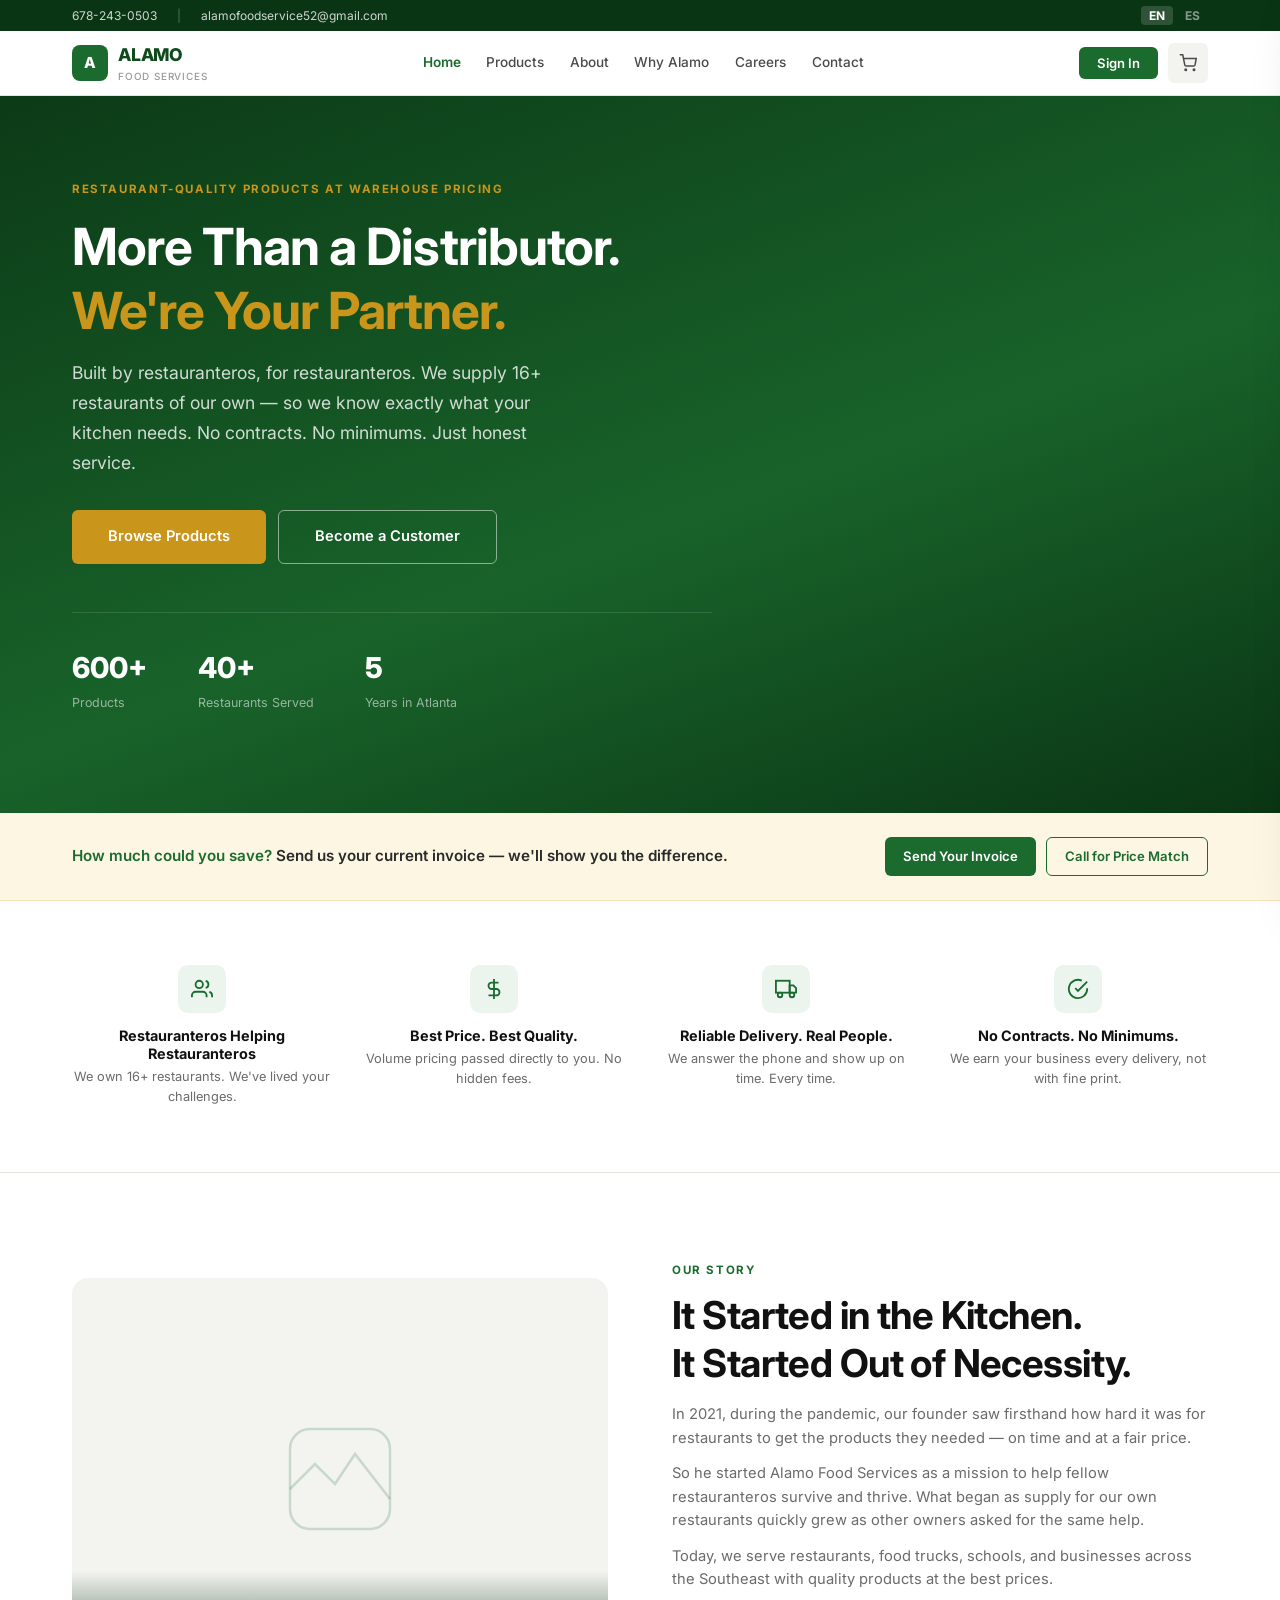
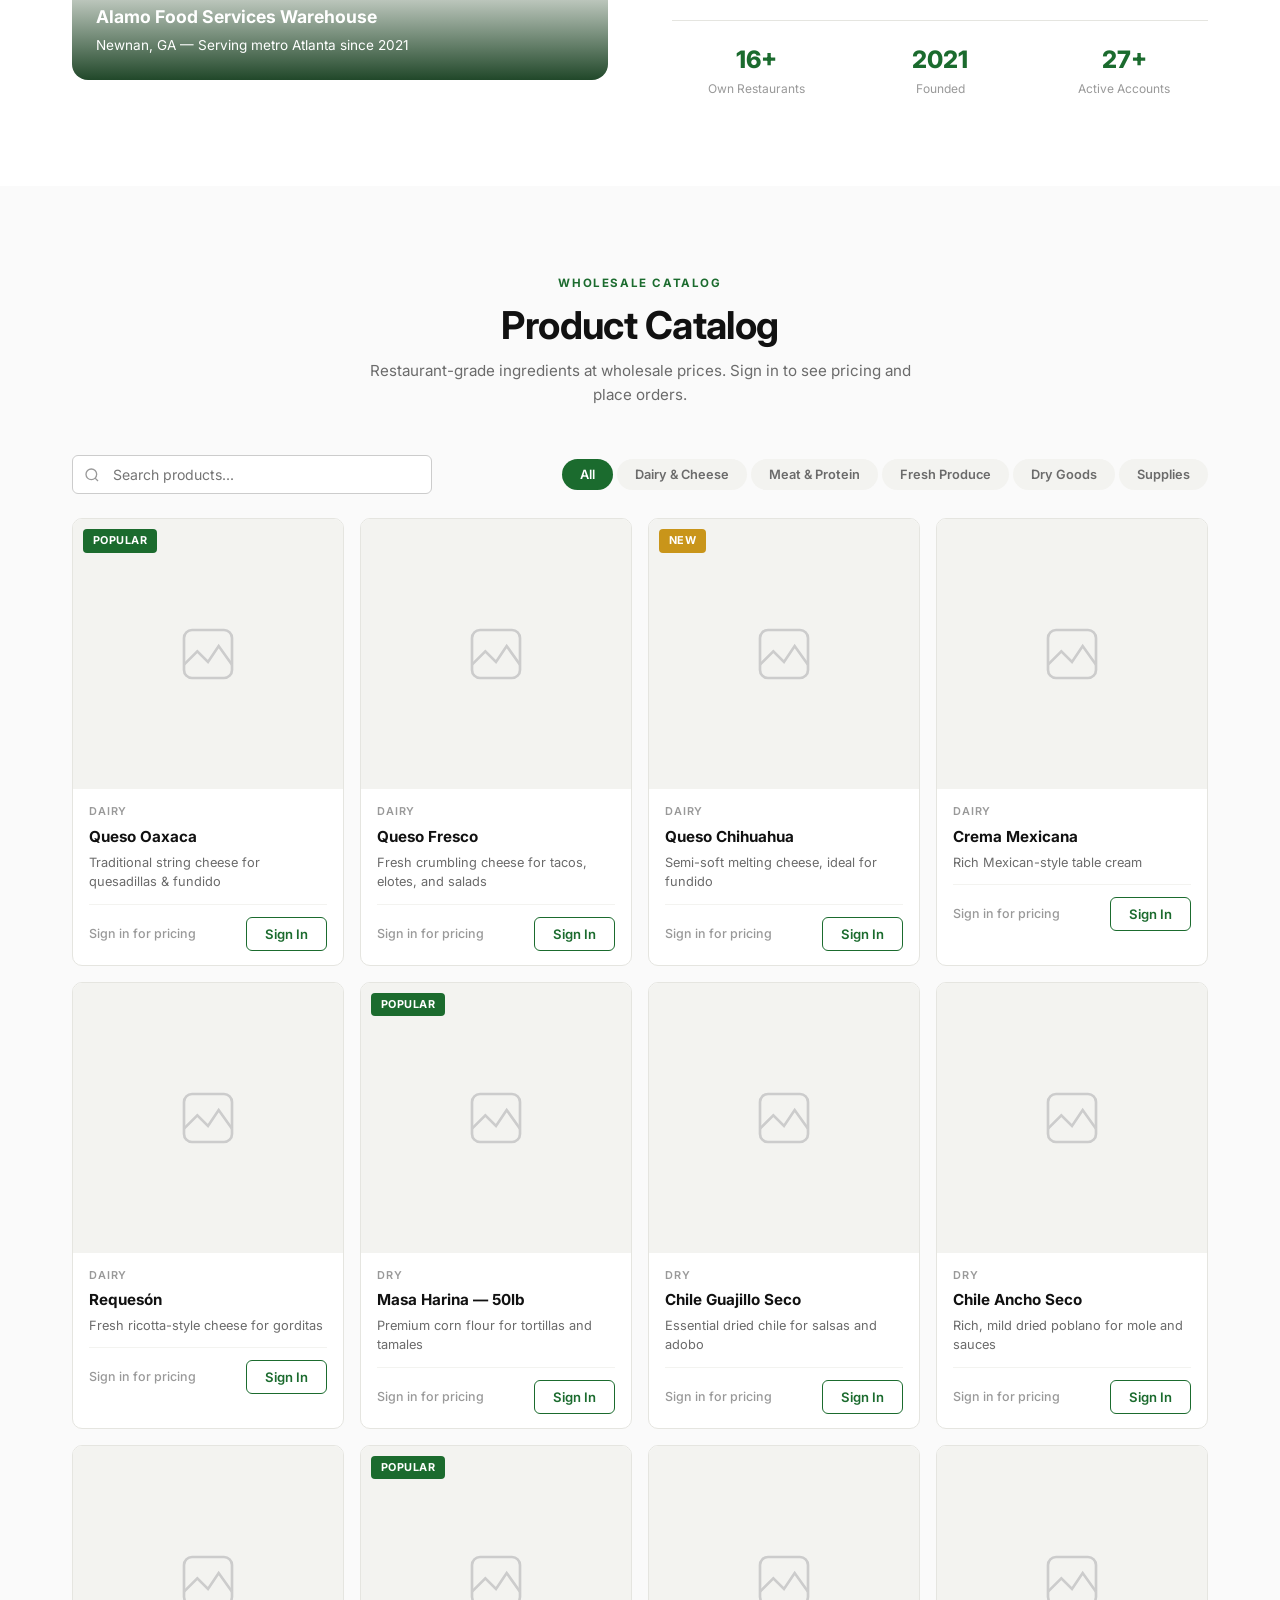
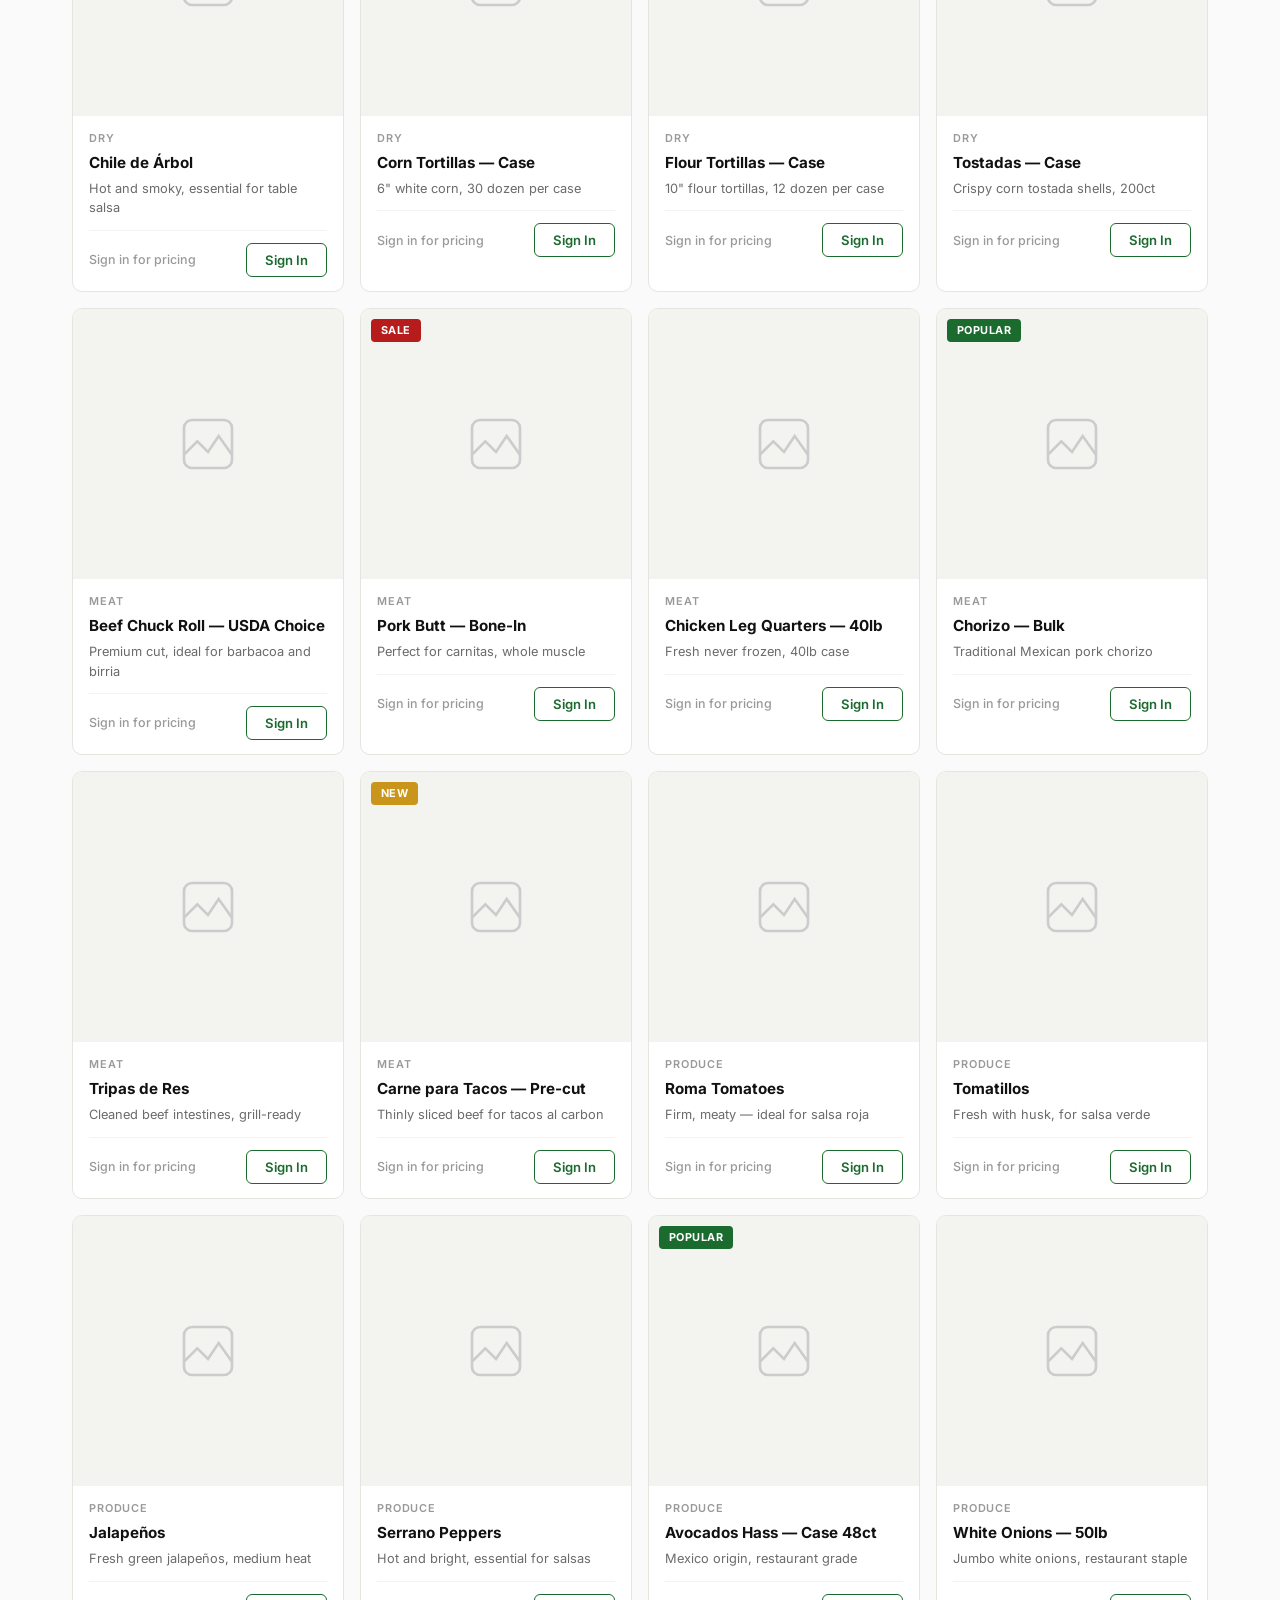
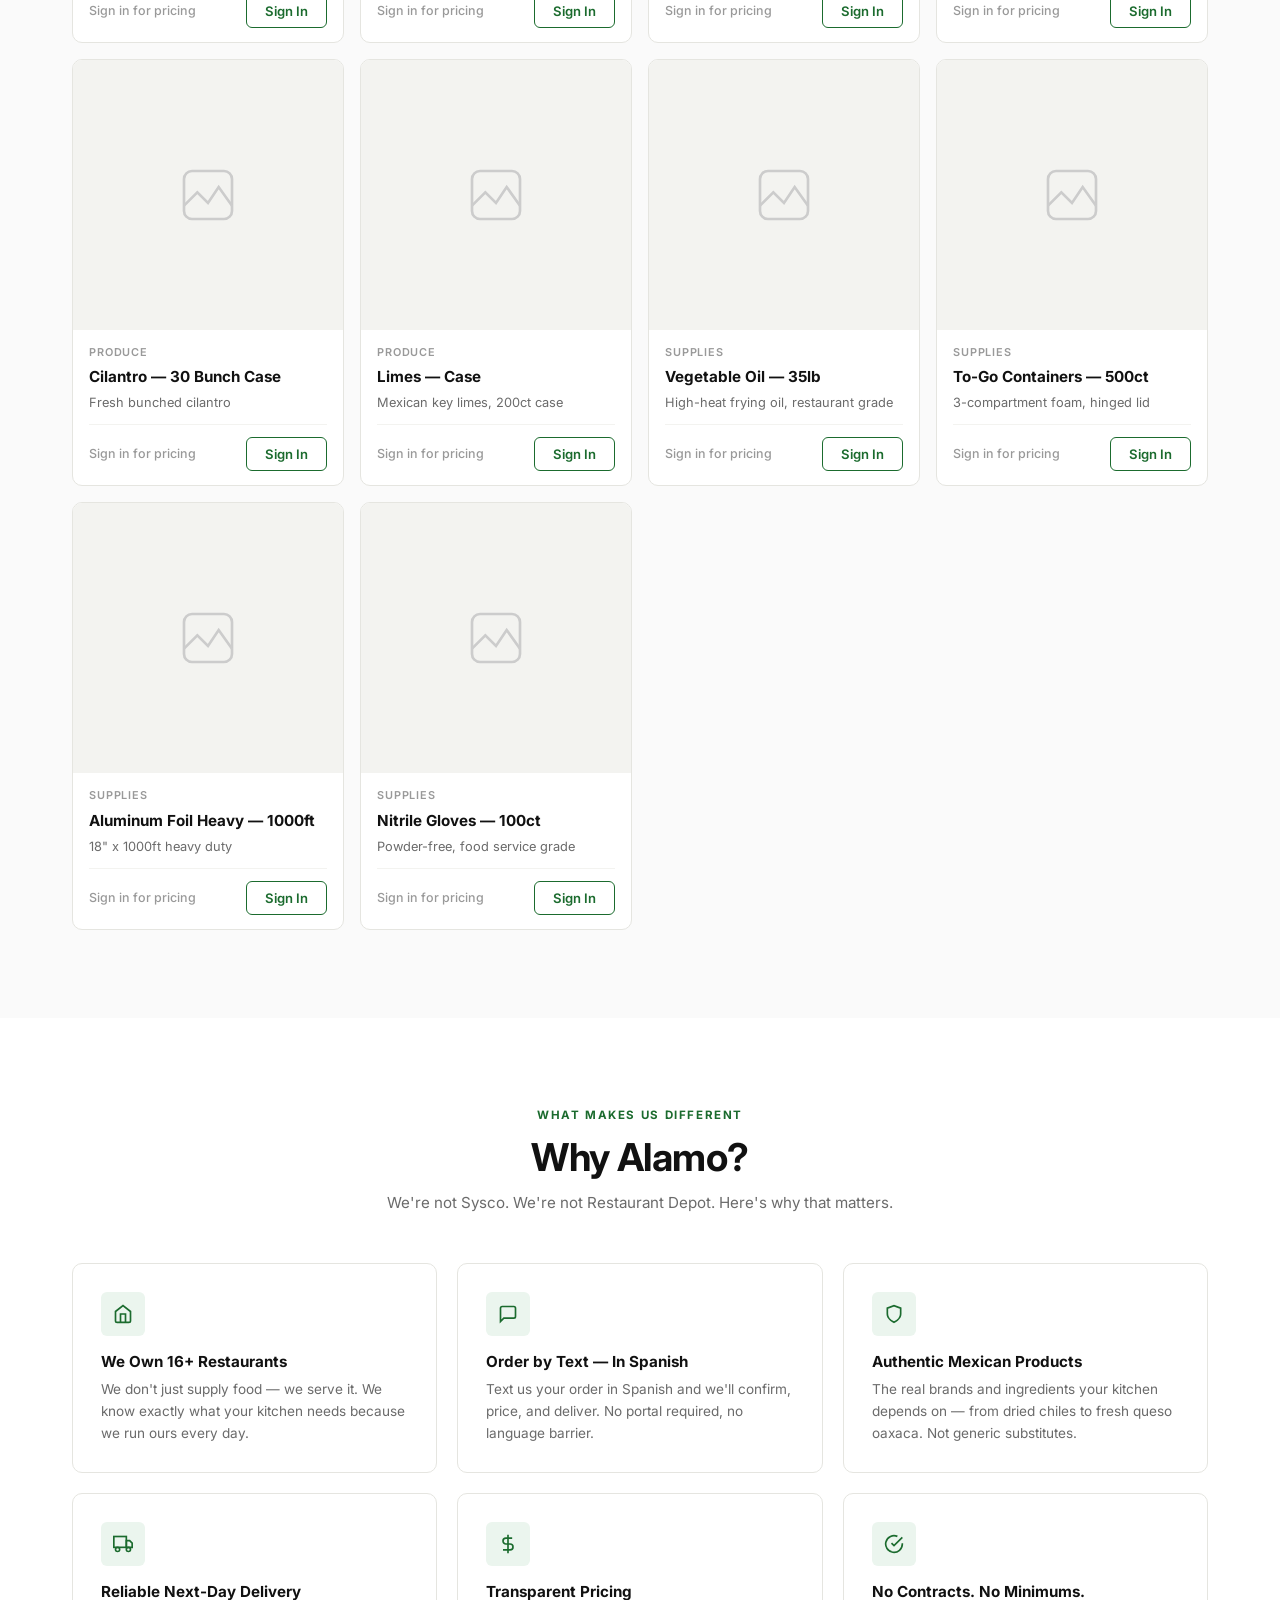
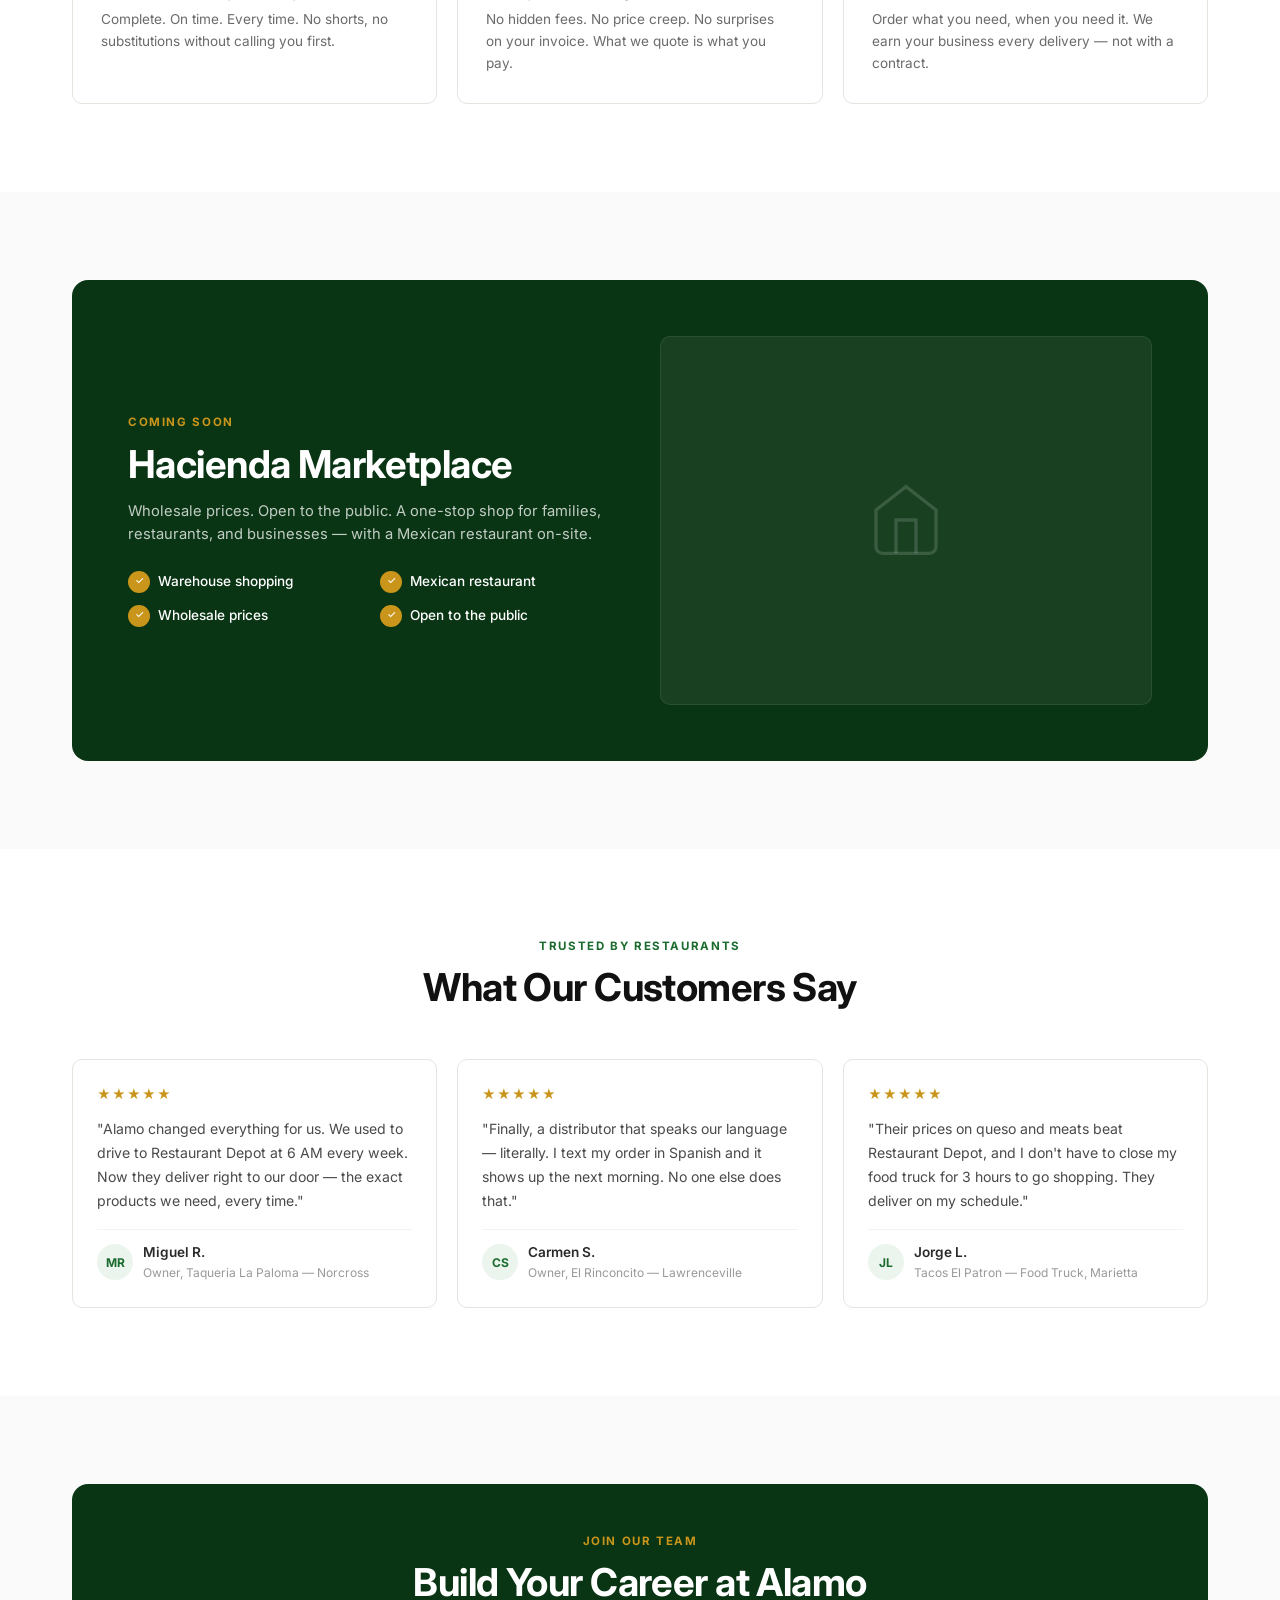
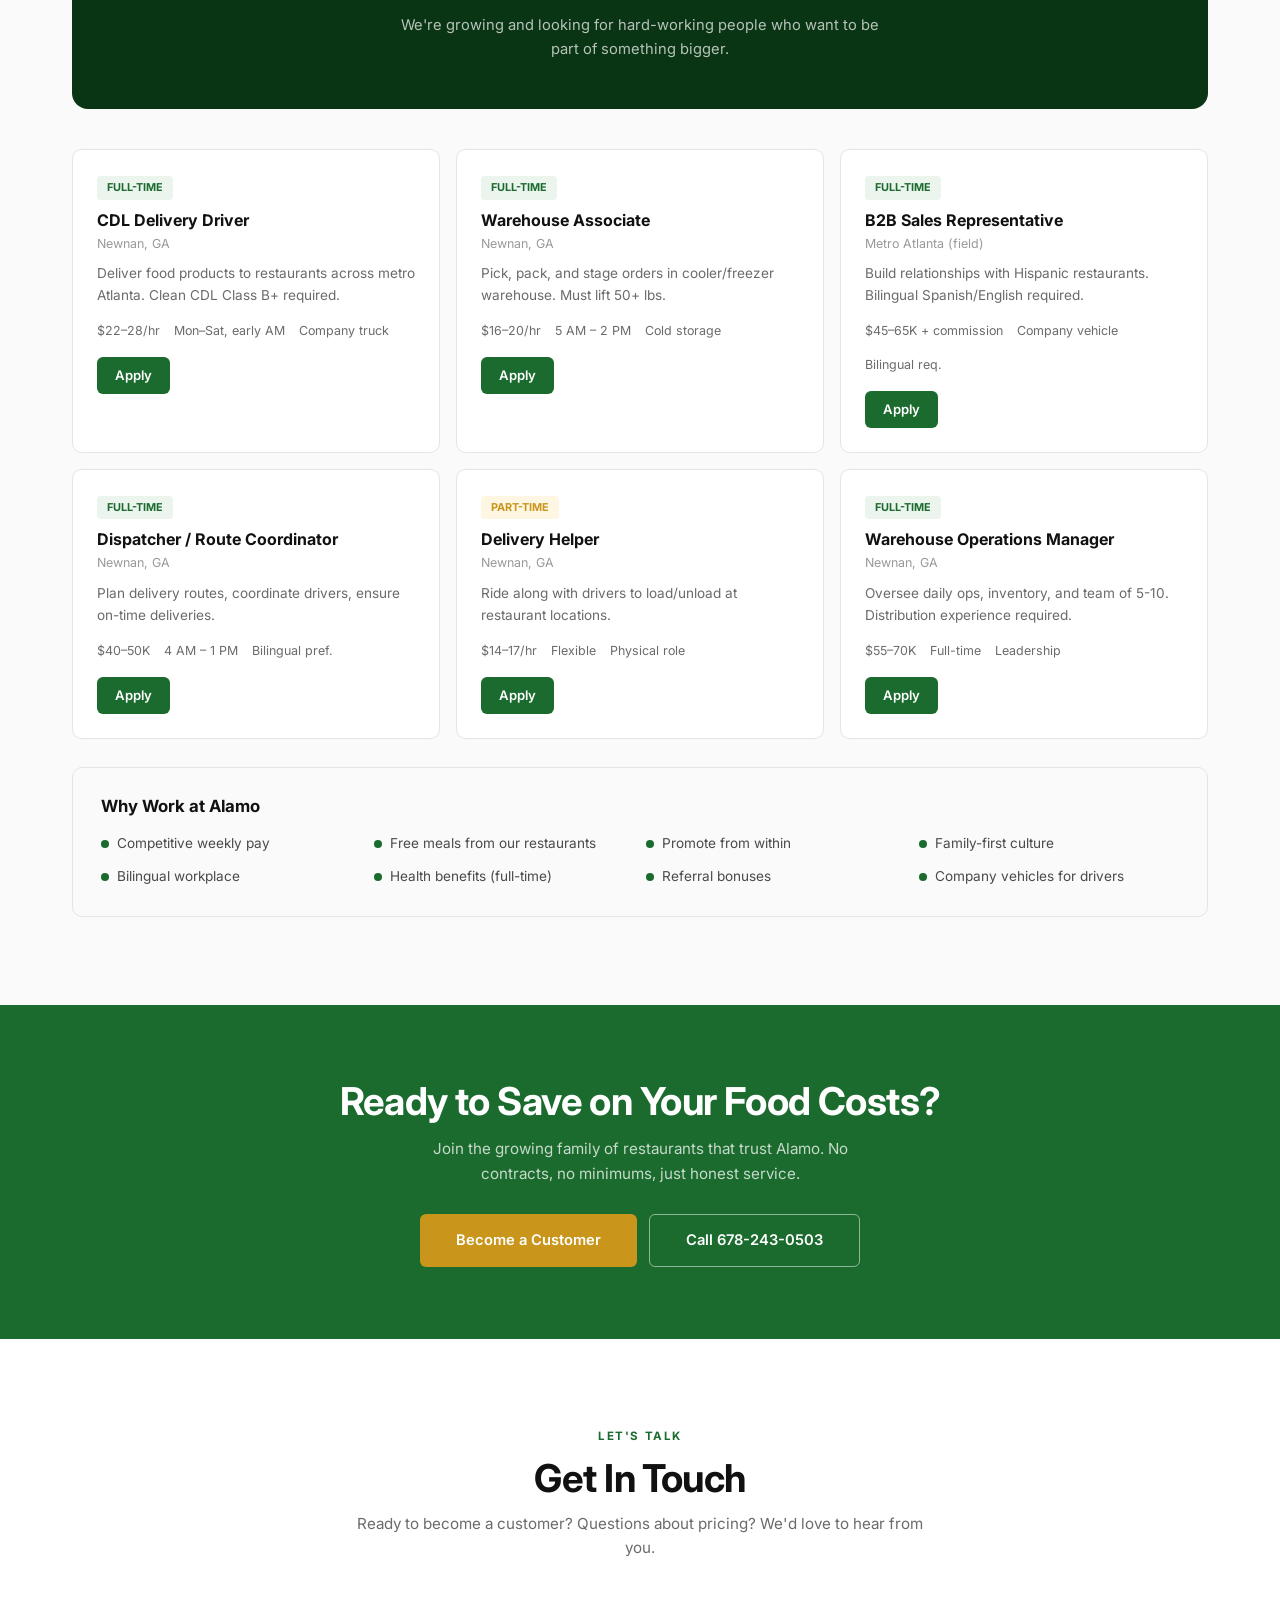
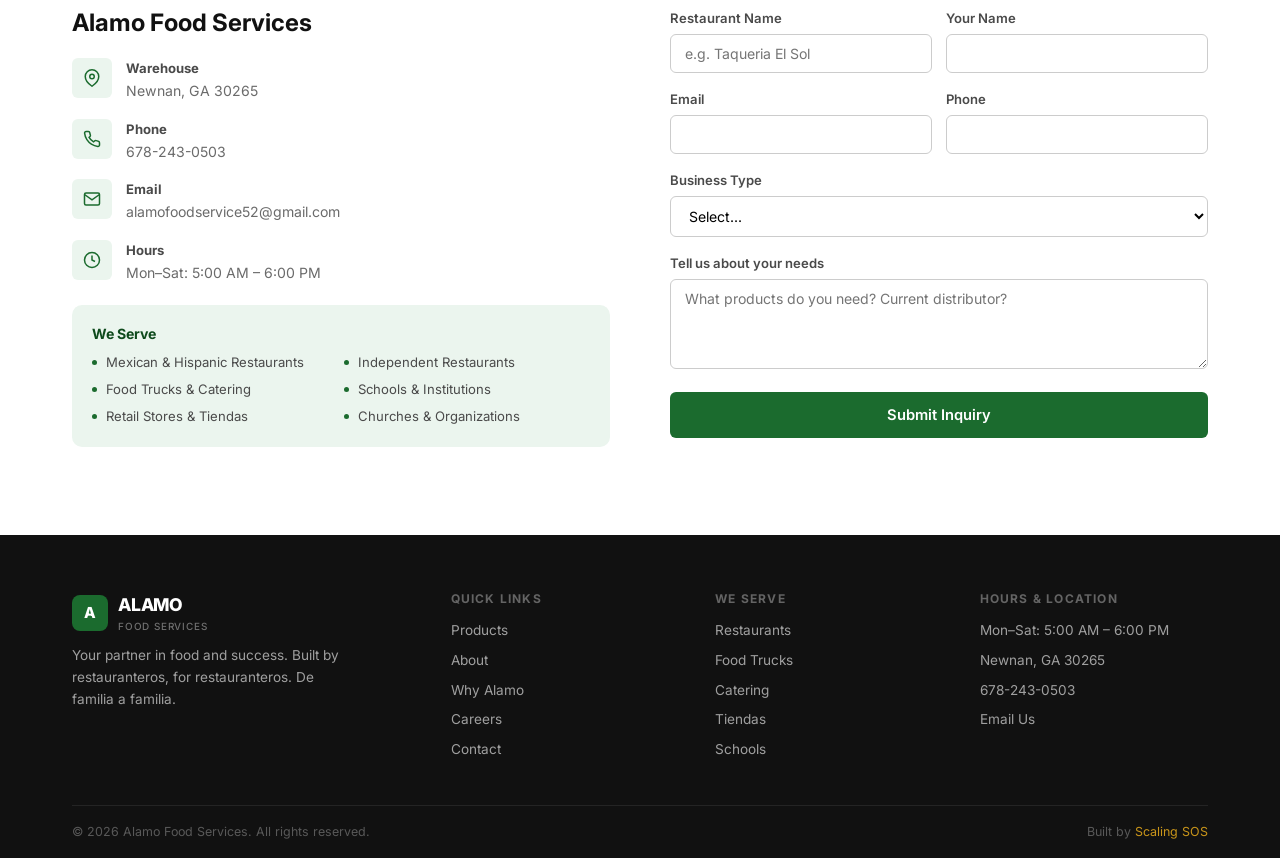
==== index.html @ e1e6021e "refactor: Professional overhaul — dual login, hidden pricing, no emojis, mobile-first Major changes:" ====
<!DOCTYPE html>
<html lang="en">
<head>
<meta charset="UTF-8">
<meta name="viewport" content="width=device-width, initial-scale=1.0">
<title>Alamo Food Services — Restaurant-Quality Products at Warehouse Pricing</title>
<meta name="description" content="Hispanic foodservice distributor serving metro Atlanta. Built by restauranteros, for restauranteros. No contracts, no minimums.">
<link rel="preconnect" href="https://fonts.googleapis.com">
<link href="https://fonts.googleapis.com/css2?family=Inter:wght@400;500;600;700;800&display=swap" rel="stylesheet">
<link rel="stylesheet" href="assets/style.css">
</head>
<body>

<!-- ── HEADER ── -->
<header class="header">
  <div class="header-top">
    <div class="container">
      <div style="display:flex;gap:20px;align-items:center">
        <a href="tel:6782430503">678-243-0503</a>
        <span style="opacity:0.3">|</span>
        <a href="mailto:alamofoodservice52@gmail.com">alamofoodservice52@gmail.com</a>
      </div>
      <div class="lang-toggle">
        <button class="active" data-lang="en" onclick="setLang('en')">EN</button>
        <button data-lang="es" onclick="setLang('es')">ES</button>
      </div>
    </div>
  </div>
  <nav class="nav-main">
    <div class="container">
      <a href="#" class="logo" onclick="goTo('home');return false">
        <div class="logo-mark">A</div>
        <div class="logo-text">ALAMO<small>Food Services</small></div>
      </a>
      <div class="nav-links">
        <a href="#" data-nav="home" class="active">Home</a>
        <a href="#" data-nav="products">Products</a>
        <a href="#" data-nav="about">About</a>
        <a href="#" data-nav="services">Why Alamo</a>
        <a href="#" data-nav="careers">Careers</a>
        <a href="#" data-nav="contact">Contact</a>
      </div>
      <div class="nav-actions">
        <button class="btn btn-sm btn-primary" data-nav="login">Sign In</button>
        <button class="cart-btn" onclick="openCart()">
          <svg viewBox="0 0 24 24" fill="none" stroke="currentColor" stroke-width="2"><circle cx="9" cy="21" r="1"/><circle cx="20" cy="21" r="1"/><path d="M1 1h4l2.68 13.39a2 2 0 0 0 2 1.61h9.72a2 2 0 0 0 2-1.61L23 6H6"/></svg>
          <span class="count cart-count" style="display:none">0</span>
        </button>
        <button class="hamburger" onclick="openMobile()"><span></span><span></span><span></span></button>
      </div>
    </div>
  </nav>
</header>

<!-- ── MOBILE MENU ── -->
<div id="overlay" class="overlay" onclick="closeCart();closeMobile()"></div>
<div id="mobile-menu" class="mobile-menu">
  <div class="mm-close"><button onclick="closeMobile()" style="font-size:1.2rem;padding:8px">&#10005;</button></div>
  <a href="#" data-nav="home">Home</a>
  <a href="#" data-nav="products">Products</a>
  <a href="#" data-nav="about">About</a>
  <a href="#" data-nav="services">Why Alamo</a>
  <a href="#" data-nav="careers">Careers</a>
  <a href="#" data-nav="contact">Contact</a>
  <a href="#" data-nav="login" style="color:var(--green);font-weight:700">Sign In</a>
</div>

<!-- ── CART DRAWER ── -->
<div id="cart-drawer" class="cart-drawer">
  <div class="cart-header"><h3>Your Order</h3><button onclick="closeCart()" style="font-size:1.1rem">&#10005;</button></div>
  <div class="cart-body" id="cart-body"><div class="cart-empty"><svg width="48" height="48" viewBox="0 0 24 24" fill="none" stroke="#ccc" stroke-width="1.5"><circle cx="9" cy="21" r="1"/><circle cx="20" cy="21" r="1"/><path d="M1 1h4l2.68 13.39a2 2 0 0 0 2 1.61h9.72a2 2 0 0 0 2-1.61L23 6H6"/></svg><p>Your cart is empty</p></div></div>
  <div class="cart-footer" id="cart-footer" style="display:none">
    <div class="cart-row"><span>Subtotal</span><span id="cart-sub">$0</span></div>
    <div class="cart-row"><span>Delivery</span><span style="color:var(--green);font-weight:600">FREE</span></div>
    <div class="cart-row total"><span>Estimated Total</span><span id="cart-total">$0</span></div>
    <button class="btn btn-primary btn-block" style="margin-top:14px" onclick="requestQuote()">Request Quote</button>
  </div>
</div>

<!-- ════════════════════════════════════════════════
     MAIN SITE
     ════════════════════════════════════════════════ -->
<div id="main-site">

<!-- HERO -->
<section class="hero" id="home">
  <div class="container">
    <div class="hero-inner">
      <div class="kicker kicker-gold">RESTAURANT-QUALITY PRODUCTS AT WAREHOUSE PRICING</div>
      <h1>More Than a Distributor.<br><span>We're Your Partner.</span></h1>
      <p class="hero-desc">Built by restauranteros, for restauranteros. We supply 16+ restaurants of our own — so we know exactly what your kitchen needs. No contracts. No minimums. Just honest service.</p>
      <div class="hero-ctas">
        <a href="#products" class="btn btn-gold btn-lg" onclick="goTo('products');return false">Browse Products</a>
        <a href="#contact" class="btn btn-outline-white btn-lg" onclick="goTo('contact');return false">Become a Customer</a>
      </div>
      <div class="hero-stats">
        <div class="hero-stat"><div class="num">600+</div><div class="lbl">Products</div></div>
        <div class="hero-stat"><div class="num">40+</div><div class="lbl">Restaurants Served</div></div>
        <div class="hero-stat"><div class="num">5</div><div class="lbl">Years in Atlanta</div></div>
      </div>
    </div>
  </div>
</section>

<!-- SAVINGS BANNER (right under hero) -->
<div class="savings-banner">
  <div class="container">
    <div class="savings-inner">
      <div class="savings-text"><span>How much could you save?</span> Send us your current invoice — we'll show you the difference.</div>
      <div class="savings-actions">
        <a href="mailto:alamofoodservice52@gmail.com?subject=Invoice%20Comparison" class="btn btn-sm btn-primary">Send Your Invoice</a>
        <a href="tel:6782430503" class="btn btn-sm btn-outline">Call for Price Match</a>
      </div>
    </div>
  </div>
</div>

<!-- VALUE STRIP -->
<div class="value-strip">
  <div class="container">
    <div class="value-grid">
      <div class="value-item reveal">
        <div class="v-icon"><svg viewBox="0 0 24 24"><path d="M17 21v-2a4 4 0 0 0-4-4H5a4 4 0 0 0-4 4v2"/><circle cx="9" cy="7" r="4"/><path d="M23 21v-2a4 4 0 0 0-3-3.87"/><path d="M16 3.13a4 4 0 0 1 0 7.75"/></svg></div>
        <h4>Restauranteros Helping Restauranteros</h4>
        <p>We own 16+ restaurants. We've lived your challenges.</p>
      </div>
      <div class="value-item reveal">
        <div class="v-icon"><svg viewBox="0 0 24 24"><path d="M12 1v22M17 5H9.5a3.5 3.5 0 0 0 0 7h5a3.5 3.5 0 0 1 0 7H6"/></svg></div>
        <h4>Best Price. Best Quality.</h4>
        <p>Volume pricing passed directly to you. No hidden fees.</p>
      </div>
      <div class="value-item reveal">
        <div class="v-icon"><svg viewBox="0 0 24 24"><rect x="1" y="3" width="15" height="13"/><polygon points="16 8 20 8 23 11 23 16 16 16 16 8"/><circle cx="5.5" cy="18.5" r="2.5"/><circle cx="18.5" cy="18.5" r="2.5"/></svg></div>
        <h4>Reliable Delivery. Real People.</h4>
        <p>We answer the phone and show up on time. Every time.</p>
      </div>
      <div class="value-item reveal">
        <div class="v-icon"><svg viewBox="0 0 24 24"><path d="M22 11.08V12a10 10 0 1 1-5.93-9.14"/><polyline points="22 4 12 14.01 9 11.01"/></svg></div>
        <h4>No Contracts. No Minimums.</h4>
        <p>We earn your business every delivery, not with fine print.</p>
      </div>
    </div>
  </div>
</div>

<!-- ABOUT -->
<section class="section" id="about">
  <div class="container">
    <div class="about-grid">
      <div class="about-visual reveal">
        <svg width="120" height="120" viewBox="0 0 24 24" fill="none" stroke="rgba(27,107,46,0.2)" stroke-width="0.5"><rect x="2" y="2" width="20" height="20" rx="4"/><path d="M2 14l5-5 4 4 4-6 7 9"/></svg>
        <div class="overlay-text"><strong>Alamo Food Services Warehouse</strong>Newnan, GA — Serving metro Atlanta since 2021</div>
      </div>
      <div class="about-content reveal">
        <div class="kicker">Our Story</div>
        <h2>It Started in the Kitchen.<br>It Started Out of Necessity.</h2>
        <p>In 2021, during the pandemic, our founder saw firsthand how hard it was for restaurants to get the products they needed — on time and at a fair price.</p>
        <p>So he started Alamo Food Services as a mission to help fellow restauranteros survive and thrive. What began as supply for our own restaurants quickly grew as other owners asked for the same help.</p>
        <p>Today, we serve restaurants, food trucks, schools, and businesses across the Southeast with quality products at the best prices.</p>
        <div class="about-metrics">
          <div class="about-metric"><div class="num">16+</div><div class="lbl">Own Restaurants</div></div>
          <div class="about-metric"><div class="num">2021</div><div class="lbl">Founded</div></div>
          <div class="about-metric"><div class="num">27+</div><div class="lbl">Active Accounts</div></div>
        </div>
      </div>
    </div>
  </div>
</section>

<!-- PRODUCTS -->
<section class="section section-alt" id="products">
  <div class="container">
    <div class="section-header reveal">
      <div class="kicker">Wholesale Catalog</div>
      <h2>Product Catalog</h2>
      <p>Restaurant-grade ingredients at wholesale prices. Sign in to see pricing and place orders.</p>
    </div>
    <div class="catalog-toolbar">
      <div class="catalog-search">
        <svg viewBox="0 0 24 24" stroke-width="2"><circle cx="11" cy="11" r="8"/><line x1="21" y1="21" x2="16.65" y2="16.65"/></svg>
        <input type="text" placeholder="Search products..." oninput="searchProducts(this.value)">
      </div>
      <div class="catalog-tabs">
        <button class="catalog-tab active" data-cat="all" onclick="filterCat('all')">All</button>
        <button class="catalog-tab" data-cat="dairy" onclick="filterCat('dairy')">Dairy & Cheese</button>
        <button class="catalog-tab" data-cat="meat" onclick="filterCat('meat')">Meat & Protein</button>
        <button class="catalog-tab" data-cat="produce" onclick="filterCat('produce')">Fresh Produce</button>
        <button class="catalog-tab" data-cat="dry" onclick="filterCat('dry')">Dry Goods</button>
        <button class="catalog-tab" data-cat="supplies" onclick="filterCat('supplies')">Supplies</button>
      </div>
    </div>
    <div class="products-grid" id="products-grid"></div>
  </div>
</section>

<!-- SERVICES -->
<section class="section" id="services">
  <div class="container">
    <div class="section-header reveal">
      <div class="kicker">What Makes Us Different</div>
      <h2>Why Alamo?</h2>
      <p>We're not Sysco. We're not Restaurant Depot. Here's why that matters.</p>
    </div>
    <div class="services-grid">
      <div class="service-card reveal">
        <div class="s-icon"><svg viewBox="0 0 24 24"><path d="M3 9l9-7 9 7v11a2 2 0 0 1-2 2H5a2 2 0 0 1-2-2z"/><polyline points="9 22 9 12 15 12 15 22"/></svg></div>
        <h4>We Own 16+ Restaurants</h4>
        <p>We don't just supply food — we serve it. We know exactly what your kitchen needs because we run ours every day.</p>
      </div>
      <div class="service-card reveal">
        <div class="s-icon"><svg viewBox="0 0 24 24"><path d="M21 15a2 2 0 0 1-2 2H7l-4 4V5a2 2 0 0 1 2-2h14a2 2 0 0 1 2 2z"/></svg></div>
        <h4>Order by Text — In Spanish</h4>
        <p>Text us your order in Spanish and we'll confirm, price, and deliver. No portal required, no language barrier.</p>
      </div>
      <div class="service-card reveal">
        <div class="s-icon"><svg viewBox="0 0 24 24"><path d="M12 22s8-4 8-10V5l-8-3-8 3v7c0 6 8 10 8 10z"/></svg></div>
        <h4>Authentic Mexican Products</h4>
        <p>The real brands and ingredients your kitchen depends on — from dried chiles to fresh queso oaxaca. Not generic substitutes.</p>
      </div>
      <div class="service-card reveal">
        <div class="s-icon"><svg viewBox="0 0 24 24"><rect x="1" y="3" width="15" height="13"/><polygon points="16 8 20 8 23 11 23 16 16 16 16 8"/><circle cx="5.5" cy="18.5" r="2.5"/><circle cx="18.5" cy="18.5" r="2.5"/></svg></div>
        <h4>Reliable Next-Day Delivery</h4>
        <p>Complete. On time. Every time. No shorts, no substitutions without calling you first.</p>
      </div>
      <div class="service-card reveal">
        <div class="s-icon"><svg viewBox="0 0 24 24"><line x1="12" y1="1" x2="12" y2="23"/><path d="M17 5H9.5a3.5 3.5 0 0 0 0 7h5a3.5 3.5 0 0 1 0 7H6"/></svg></div>
        <h4>Transparent Pricing</h4>
        <p>No hidden fees. No price creep. No surprises on your invoice. What we quote is what you pay.</p>
      </div>
      <div class="service-card reveal">
        <div class="s-icon"><svg viewBox="0 0 24 24"><path d="M22 11.08V12a10 10 0 1 1-5.93-9.14"/><polyline points="22 4 12 14.01 9 11.01"/></svg></div>
        <h4>No Contracts. No Minimums.</h4>
        <p>Order what you need, when you need it. We earn your business every delivery — not with a contract.</p>
      </div>
    </div>
  </div>
</section>

<!-- MARKETPLACE -->
<section class="section section-alt">
  <div class="container">
    <div class="marketplace-card reveal">
      <div>
        <div class="kicker kicker-gold">Coming Soon</div>
        <h2>Hacienda Marketplace</h2>
        <p>Wholesale prices. Open to the public. A one-stop shop for families, restaurants, and businesses — with a Mexican restaurant on-site.</p>
        <div class="marketplace-checks">
          <div class="check-item"><div class="check-icon">&#10003;</div>Warehouse shopping</div>
          <div class="check-item"><div class="check-icon">&#10003;</div>Mexican restaurant</div>
          <div class="check-item"><div class="check-icon">&#10003;</div>Wholesale prices</div>
          <div class="check-item"><div class="check-icon">&#10003;</div>Open to the public</div>
        </div>
      </div>
      <div class="marketplace-visual">
        <svg width="80" height="80" viewBox="0 0 24 24" fill="none" stroke="rgba(255,255,255,0.15)" stroke-width="1"><path d="M3 9l9-7 9 7v11a2 2 0 0 1-2 2H5a2 2 0 0 1-2-2z"/><polyline points="9 22 9 12 15 12 15 22"/></svg>
      </div>
    </div>
  </div>
</section>

<!-- TESTIMONIALS -->
<section class="section">
  <div class="container">
    <div class="section-header reveal">
      <div class="kicker">Trusted by Restaurants</div>
      <h2>What Our Customers Say</h2>
    </div>
    <div class="testimonials-grid">
      <div class="t-card reveal">
        <div class="stars">&#9733;&#9733;&#9733;&#9733;&#9733;</div>
        <blockquote>"Alamo changed everything for us. We used to drive to Restaurant Depot at 6 AM every week. Now they deliver right to our door — the exact products we need, every time."</blockquote>
        <div class="t-author"><div class="t-avatar">MR</div><div><div class="t-name">Miguel R.</div><div class="t-role">Owner, Taqueria La Paloma — Norcross</div></div></div>
      </div>
      <div class="t-card reveal">
        <div class="stars">&#9733;&#9733;&#9733;&#9733;&#9733;</div>
        <blockquote>"Finally, a distributor that speaks our language — literally. I text my order in Spanish and it shows up the next morning. No one else does that."</blockquote>
        <div class="t-author"><div class="t-avatar">CS</div><div><div class="t-name">Carmen S.</div><div class="t-role">Owner, El Rinconcito — Lawrenceville</div></div></div>
      </div>
      <div class="t-card reveal">
        <div class="stars">&#9733;&#9733;&#9733;&#9733;&#9733;</div>
        <blockquote>"Their prices on queso and meats beat Restaurant Depot, and I don't have to close my food truck for 3 hours to go shopping. They deliver on my schedule."</blockquote>
        <div class="t-author"><div class="t-avatar">JL</div><div><div class="t-name">Jorge L.</div><div class="t-role">Tacos El Patron — Food Truck, Marietta</div></div></div>
      </div>
    </div>
  </div>
</section>

<!-- CAREERS -->
<section class="section section-alt" id="careers">
  <div class="container">
    <div class="careers-banner reveal">
      <div class="kicker kicker-gold">Join Our Team</div>
      <h2>Build Your Career at Alamo</h2>
      <p>We're growing and looking for hard-working people who want to be part of something bigger.</p>
    </div>
    <div class="careers-grid">
      <div class="career-card reveal"><span class="career-tag tag-ft">Full-Time</span><h4>CDL Delivery Driver</h4><div class="c-location">Newnan, GA</div><p class="c-desc">Deliver food products to restaurants across metro Atlanta. Clean CDL Class B+ required.</p><div class="c-details"><span>$22–28/hr</span><span>Mon–Sat, early AM</span><span>Company truck</span></div><a href="#contact" class="btn btn-sm btn-primary" onclick="goTo('contact');return false">Apply</a></div>
      <div class="career-card reveal"><span class="career-tag tag-ft">Full-Time</span><h4>Warehouse Associate</h4><div class="c-location">Newnan, GA</div><p class="c-desc">Pick, pack, and stage orders in cooler/freezer warehouse. Must lift 50+ lbs.</p><div class="c-details"><span>$16–20/hr</span><span>5 AM – 2 PM</span><span>Cold storage</span></div><a href="#contact" class="btn btn-sm btn-primary" onclick="goTo('contact');return false">Apply</a></div>
      <div class="career-card reveal"><span class="career-tag tag-ft">Full-Time</span><h4>B2B Sales Representative</h4><div class="c-location">Metro Atlanta (field)</div><p class="c-desc">Build relationships with Hispanic restaurants. Bilingual Spanish/English required.</p><div class="c-details"><span>$45–65K + commission</span><span>Company vehicle</span><span>Bilingual req.</span></div><a href="#contact" class="btn btn-sm btn-primary" onclick="goTo('contact');return false">Apply</a></div>
      <div class="career-card reveal"><span class="career-tag tag-ft">Full-Time</span><h4>Dispatcher / Route Coordinator</h4><div class="c-location">Newnan, GA</div><p class="c-desc">Plan delivery routes, coordinate drivers, ensure on-time deliveries.</p><div class="c-details"><span>$40–50K</span><span>4 AM – 1 PM</span><span>Bilingual pref.</span></div><a href="#contact" class="btn btn-sm btn-primary" onclick="goTo('contact');return false">Apply</a></div>
      <div class="career-card reveal"><span class="career-tag tag-pt">Part-Time</span><h4>Delivery Helper</h4><div class="c-location">Newnan, GA</div><p class="c-desc">Ride along with drivers to load/unload at restaurant locations.</p><div class="c-details"><span>$14–17/hr</span><span>Flexible</span><span>Physical role</span></div><a href="#contact" class="btn btn-sm btn-primary" onclick="goTo('contact');return false">Apply</a></div>
      <div class="career-card reveal"><span class="career-tag tag-ft">Full-Time</span><h4>Warehouse Operations Manager</h4><div class="c-location">Newnan, GA</div><p class="c-desc">Oversee daily ops, inventory, and team of 5-10. Distribution experience required.</p><div class="c-details"><span>$55–70K</span><span>Full-time</span><span>Leadership</span></div><a href="#contact" class="btn btn-sm btn-primary" onclick="goTo('contact');return false">Apply</a></div>
    </div>
    <div class="career-perks reveal">
      <h4>Why Work at Alamo</h4>
      <div class="perks-grid">
        <div class="perk-item"><span class="perk-dot"></span>Competitive weekly pay</div>
        <div class="perk-item"><span class="perk-dot"></span>Free meals from our restaurants</div>
        <div class="perk-item"><span class="perk-dot"></span>Promote from within</div>
        <div class="perk-item"><span class="perk-dot"></span>Family-first culture</div>
        <div class="perk-item"><span class="perk-dot"></span>Bilingual workplace</div>
        <div class="perk-item"><span class="perk-dot"></span>Health benefits (full-time)</div>
        <div class="perk-item"><span class="perk-dot"></span>Referral bonuses</div>
        <div class="perk-item"><span class="perk-dot"></span>Company vehicles for drivers</div>
      </div>
    </div>
  </div>
</section>

<!-- CTA -->
<section class="cta-section">
  <div class="container">
    <h2>Ready to Save on Your Food Costs?</h2>
    <p>Join the growing family of restaurants that trust Alamo. No contracts, no minimums, just honest service.</p>
    <div class="cta-buttons">
      <a href="#contact" class="btn btn-gold btn-lg" onclick="goTo('contact');return false">Become a Customer</a>
      <a href="tel:6782430503" class="btn btn-outline-white btn-lg">Call 678-243-0503</a>
    </div>
  </div>
</section>

<!-- CONTACT -->
<section class="section" id="contact">
  <div class="container">
    <div class="section-header reveal"><div class="kicker">Let's Talk</div><h2>Get In Touch</h2><p>Ready to become a customer? Questions about pricing? We'd love to hear from you.</p></div>
    <div class="contact-grid">
      <div class="contact-info reveal">
        <h3>Alamo Food Services</h3>
        <div class="contact-item"><div class="ci-icon"><svg viewBox="0 0 24 24"><path d="M21 10c0 7-9 13-9 13s-9-6-9-13a9 9 0 0 1 18 0z"/><circle cx="12" cy="10" r="3"/></svg></div><div class="ci-text"><strong>Warehouse</strong><span>Newnan, GA 30265</span></div></div>
        <div class="contact-item"><div class="ci-icon"><svg viewBox="0 0 24 24"><path d="M22 16.92v3a2 2 0 0 1-2.18 2 19.79 19.79 0 0 1-8.63-3.07 19.5 19.5 0 0 1-6-6 19.79 19.79 0 0 1-3.07-8.67A2 2 0 0 1 4.11 2h3a2 2 0 0 1 2 1.72c.127.96.361 1.903.7 2.81a2 2 0 0 1-.45 2.11L8.09 9.91a16 16 0 0 0 6 6l1.27-1.27a2 2 0 0 1 2.11-.45c.907.339 1.85.573 2.81.7A2 2 0 0 1 22 16.92z"/></svg></div><div class="ci-text"><strong>Phone</strong><a href="tel:6782430503">678-243-0503</a></div></div>
        <div class="contact-item"><div class="ci-icon"><svg viewBox="0 0 24 24"><path d="M4 4h16c1.1 0 2 .9 2 2v12c0 1.1-.9 2-2 2H4c-1.1 0-2-.9-2-2V6c0-1.1.9-2 2-2z"/><polyline points="22,6 12,13 2,6"/></svg></div><div class="ci-text"><strong>Email</strong><a href="mailto:alamofoodservice52@gmail.com">alamofoodservice52@gmail.com</a></div></div>
        <div class="contact-item"><div class="ci-icon"><svg viewBox="0 0 24 24"><circle cx="12" cy="12" r="10"/><polyline points="12 6 12 12 16 14"/></svg></div><div class="ci-text"><strong>Hours</strong><span>Mon–Sat: 5:00 AM – 6:00 PM</span></div></div>
        <div class="we-serve">
          <h4>We Serve</h4>
          <ul>
            <li>Mexican &amp; Hispanic Restaurants</li><li>Independent Restaurants</li>
            <li>Food Trucks &amp; Catering</li><li>Schools &amp; Institutions</li>
            <li>Retail Stores &amp; Tiendas</li><li>Churches &amp; Organizations</li>
          </ul>
        </div>
      </div>
      <form class="reveal" onsubmit="handleContact(event)">
        <div class="form-row"><div class="form-group"><label>Restaurant Name</label><input type="text" required placeholder="e.g. Taqueria El Sol"></div><div class="form-group"><label>Your Name</label><input type="text" required></div></div>
        <div class="form-row"><div class="form-group"><label>Email</label><input type="email" required></div><div class="form-group"><label>Phone</label><input type="tel" required></div></div>
        <div class="form-group"><label>Business Type</label><select required><option value="">Select...</option><option>Independent Restaurant</option><option>Food Truck</option><option>Catering</option><option>Grocery / Tienda</option><option>Church / Organization</option><option>Other</option></select></div>
        <div class="form-group"><label>Tell us about your needs</label><textarea rows="4" placeholder="What products do you need? Current distributor?"></textarea></div>
        <button type="submit" class="btn btn-primary btn-block btn-lg">Submit Inquiry</button>
      </form>
    </div>
  </div>
</section>

<!-- FOOTER -->
<footer class="footer">
  <div class="container">
    <div class="footer-grid">
      <div class="footer-brand">
        <div class="logo"><div class="logo-mark">A</div><div class="logo-text" style="color:var(--white)">ALAMO<small style="color:rgba(255,255,255,0.4)">Food Services</small></div></div>
        <p>Your partner in food and success. Built by restauranteros, for restauranteros. De familia a familia.</p>
      </div>
      <div><h4>Quick Links</h4><ul><li><a href="#" onclick="goTo('products');return false">Products</a></li><li><a href="#" onclick="goTo('about');return false">About</a></li><li><a href="#" onclick="goTo('services');return false">Why Alamo</a></li><li><a href="#" onclick="goTo('careers');return false">Careers</a></li><li><a href="#" onclick="goTo('contact');return false">Contact</a></li></ul></div>
      <div><h4>We Serve</h4><ul><li><a href="#">Restaurants</a></li><li><a href="#">Food Trucks</a></li><li><a href="#">Catering</a></li><li><a href="#">Tiendas</a></li><li><a href="#">Schools</a></li></ul></div>
      <div><h4>Hours &amp; Location</h4><ul><li>Mon–Sat: 5:00 AM – 6:00 PM</li><li>Newnan, GA 30265</li><li><a href="tel:6782430503">678-243-0503</a></li><li><a href="mailto:alamofoodservice52@gmail.com">Email Us</a></li></ul></div>
    </div>
    <div class="footer-bottom">
      <span>&copy; 2026 Alamo Food Services. All rights reserved.</span>
      <span>Built by <a href="https://scalingsos.com" style="color:var(--gold)" target="_blank">Scaling SOS</a></span>
    </div>
  </div>
</footer>

</div><!-- end main-site -->

<!-- ════════════════════════════════════════════════
     LOGIN PAGE (isolated)
     ════════════════════════════════════════════════ -->
<div class="page-login" id="page-login">
  <div class="login-card">
    <div class="logo" style="justify-content:center;margin-bottom:20px"><div class="logo-mark">A</div><div class="logo-text">ALAMO<small>Food Services</small></div></div>
    <h2>Sign In</h2>
    <p class="sub">Access your account to view pricing, place orders, and manage deliveries.</p>
    <div class="login-tabs">
      <button class="login-tab active" data-role="customer" onclick="setLoginTab('customer')">Customer</button>
      <button class="login-tab" data-role="owner" onclick="setLoginTab('owner')">Alamo Admin</button>
    </div>
    <div class="demo-box" id="demo-creds"><strong>Customer Demo</strong> — Email: demo@restaurant.com / Password: demo</div>
    <form onsubmit="handleLogin(event)">
      <div class="form-group"><label>Email</label><input type="email" required value="demo@restaurant.com"></div>
      <div class="form-group"><label>Password</label><input type="password" required value="demo"></div>
      <button type="submit" class="btn btn-primary btn-block btn-lg" style="margin-bottom:12px">Sign In</button>
    </form>
    <button class="btn btn-ghost btn-block btn-sm" onclick="logout()">&#8592; Back to Website</button>
  </div>
</div>

<!-- ════════════════════════════════════════════════
     DASHBOARD (isolated, content rendered by JS)
     ════════════════════════════════════════════════ -->
<div class="page-dash" id="page-dash">
  <div class="dash-topbar">
    <div class="container">
      <div class="logo"><div class="logo-mark">A</div><div class="logo-text">ALAMO<small>Portal</small></div></div>
      <div class="dash-tabs">
        <button class="dash-tab active">Overview</button>
        <button class="dash-tab">Orders</button>
        <button class="dash-tab">Invoices</button>
        <button class="dash-tab">Products</button>
      </div>
      <div class="nav-actions"><button class="btn btn-sm btn-outline" onclick="logout()">Log Out</button></div>
    </div>
  </div>
  <div class="dash-body"><div class="container" id="dash-content"></div></div>
</div>

<script src="assets/app.js"></script>
</body>
</html>
---- assets/style.css ----
/* ============================================
   ALAMO FOOD SERVICES — Design System v2
   Professional, clean, competitor-grade
   ============================================ */
:root {
  --green: #1B6B2E;
  --green-dark: #0E4A1C;
  --green-deep: #0A3514;
  --green-light: #EBF5EE;
  --green-muted: #2D8B47;
  --red: #B71C1C;
  --red-dark: #7F1414;
  --red-light: #FDECEC;
  --gold: #C9951A;
  --gold-light: #FDF6E3;
  --cream: #FAFAF7;
  --white: #FFFFFF;
  --black: #111111;
  --ink: #2A2A2A;
  --gray-50: #FAFAFA;
  --gray-100: #F3F3F0;
  --gray-200: #E5E5E0;
  --gray-300: #CCCCCC;
  --gray-400: #999999;
  --gray-500: #6B6B6B;
  --gray-600: #4A4A4A;
  --shadow-xs: 0 1px 2px rgba(0,0,0,0.05);
  --shadow-sm: 0 1px 3px rgba(0,0,0,0.08);
  --shadow-md: 0 4px 12px rgba(0,0,0,0.08);
  --shadow-lg: 0 8px 24px rgba(0,0,0,0.1);
  --shadow-xl: 0 16px 48px rgba(0,0,0,0.12);
  --radius-sm: 6px;
  --radius-md: 10px;
  --radius-lg: 16px;
  --font-display: 'Inter', system-ui, sans-serif;
  --font-body: 'Inter', system-ui, sans-serif;
  --ease: 0.25s cubic-bezier(0.4, 0, 0.2, 1);
}
*, *::before, *::after { margin: 0; padding: 0; box-sizing: border-box; }
html { scroll-behavior: smooth; -webkit-text-size-adjust: 100%; }
body { font-family: var(--font-body); color: var(--ink); line-height: 1.6; background: var(--white); overflow-x: hidden; font-size: 15px; -webkit-font-smoothing: antialiased; }
img { max-width: 100%; height: auto; display: block; }
a { text-decoration: none; color: inherit; }
button { cursor: pointer; border: none; background: none; font-family: inherit; font-size: inherit; }
ul { list-style: none; }
input, select, textarea { font-family: inherit; }

/* UTILITY */
.container { max-width: 1200px; margin: 0 auto; padding: 0 clamp(16px, 4vw, 32px); }
.text-center { text-align: center; }
.reveal { opacity: 0; transform: translateY(24px); transition: opacity 0.7s ease, transform 0.7s ease; }
.reveal.visible { opacity: 1; transform: translateY(0); }

/* TYPOGRAPHY */
h1, h2, h3, h4 { font-family: var(--font-display); line-height: 1.25; color: var(--black); font-weight: 700; }
h1 { font-size: clamp(2rem, 4.5vw, 3.2rem); letter-spacing: -0.02em; }
h2 { font-size: clamp(1.6rem, 3vw, 2.4rem); letter-spacing: -0.015em; }
h3 { font-size: clamp(1.15rem, 2vw, 1.5rem); }
h4 { font-size: 1.05rem; }
.kicker { font-size: 0.72rem; font-weight: 700; letter-spacing: 0.14em; text-transform: uppercase; color: var(--green); margin-bottom: 8px; }
.kicker-gold { color: var(--gold); }
.section-header { text-align: center; max-width: 580px; margin: 0 auto 48px; }
.section-header p { color: var(--gray-500); margin-top: 10px; font-size: 0.95rem; }

/* BUTTONS */
.btn { display: inline-flex; align-items: center; justify-content: center; gap: 8px; padding: 12px 28px; border-radius: var(--radius-sm); font-weight: 600; font-size: 0.88rem; transition: var(--ease); white-space: nowrap; }
.btn-primary { background: var(--green); color: var(--white); }
.btn-primary:hover { background: var(--green-dark); box-shadow: var(--shadow-md); }
.btn-red { background: var(--red); color: var(--white); }
.btn-gold { background: var(--gold); color: var(--white); }
.btn-gold:hover { background: #b5860f; }
.btn-outline { border: 1.5px solid var(--green); color: var(--green); }
.btn-outline:hover { background: var(--green); color: var(--white); }
.btn-outline-white { border: 1.5px solid rgba(255,255,255,0.5); color: var(--white); }
.btn-outline-white:hover { background: var(--white); color: var(--green-dark); border-color: var(--white); }
.btn-ghost { color: var(--gray-500); }
.btn-ghost:hover { color: var(--green); }
.btn-sm { padding: 8px 18px; font-size: 0.82rem; }
.btn-lg { padding: 14px 36px; font-size: 0.92rem; }
.btn-block { width: 100%; }

/* ═══════════════════════════════════════
   HEADER
   ═══════════════════════════════════════ */
.header { position: fixed; top: 0; left: 0; right: 0; z-index: 100; }
.header-top { background: var(--green-deep); color: var(--white); font-size: 0.75rem; padding: 6px 0; }
.header-top .container { display: flex; justify-content: space-between; align-items: center; gap: 16px; }
.header-top a { color: rgba(255,255,255,0.8); transition: color 0.2s; }
.header-top a:hover { color: var(--white); }
.lang-toggle { display: flex; gap: 4px; }
.lang-toggle button { color: rgba(255,255,255,0.5); font-size: 0.75rem; font-weight: 700; padding: 2px 8px; border-radius: 4px; }
.lang-toggle button.active { color: var(--white); background: rgba(255,255,255,0.15); }
.nav-main { background: var(--white); border-bottom: 1px solid var(--gray-200); padding: 0; }
.nav-main .container { display: flex; align-items: center; justify-content: space-between; height: 64px; }
.logo { display: flex; align-items: center; gap: 10px; }
.logo-mark { width: 36px; height: 36px; background: var(--green); border-radius: 8px; display: flex; align-items: center; justify-content: center; color: var(--white); font-weight: 800; font-size: 0.95rem; }
.logo-text { font-weight: 800; font-size: 1.1rem; color: var(--green-dark); letter-spacing: -0.01em; }
.logo-text small { display: block; font-size: 0.62rem; font-weight: 500; letter-spacing: 0.08em; text-transform: uppercase; color: var(--gray-400); }
.nav-links { display: flex; align-items: center; gap: clamp(12px, 2vw, 28px); }
.nav-links a { font-size: 0.85rem; font-weight: 500; color: var(--gray-600); transition: color 0.2s; padding: 4px 0; }
.nav-links a:hover { color: var(--green); }
.nav-links a.active { color: var(--green); font-weight: 600; }
.nav-actions { display: flex; align-items: center; gap: 10px; }
.cart-btn { position: relative; width: 40px; height: 40px; display: flex; align-items: center; justify-content: center; border-radius: var(--radius-sm); background: var(--gray-100); transition: var(--ease); }
.cart-btn:hover { background: var(--gray-200); }
.cart-btn svg { width: 18px; height: 18px; stroke: var(--gray-600); }
.cart-btn .count { position: absolute; top: -3px; right: -3px; min-width: 17px; height: 17px; padding: 0 4px; background: var(--red); color: var(--white); font-size: 0.62rem; font-weight: 700; border-radius: 99px; display: none; align-items: center; justify-content: center; }
.hamburger { display: none; width: 24px; height: 18px; flex-direction: column; justify-content: space-between; }
.hamburger span { display: block; height: 2px; background: var(--gray-600); border-radius: 1px; }

/* ═══════════════════════════════════════
   HERO
   ═══════════════════════════════════════ */
.hero { position: relative; background: var(--green-deep); padding: clamp(120px, 16vw, 180px) 0 clamp(60px, 10vw, 100px); overflow: hidden; }
.hero::after { content: ''; position: absolute; inset: 0; background: linear-gradient(160deg, rgba(10,53,20,0.97) 0%, rgba(27,107,46,0.85) 60%, rgba(10,53,20,0.95) 100%); }
.hero .container { position: relative; z-index: 2; }
.hero-inner { max-width: 640px; color: var(--white); }
.hero-inner .kicker { color: var(--gold); margin-bottom: 16px; }
.hero-inner h1 { color: var(--white); margin-bottom: 16px; }
.hero-inner h1 span { color: var(--gold); }
.hero-inner .hero-desc { font-size: clamp(0.95rem, 1.5vw, 1.1rem); color: rgba(255,255,255,0.8); margin-bottom: 32px; max-width: 520px; line-height: 1.7; }
.hero-ctas { display: flex; gap: 12px; flex-wrap: wrap; margin-bottom: 48px; }
.hero-stats { display: flex; gap: clamp(24px, 4vw, 56px); padding-top: 32px; border-top: 1px solid rgba(255,255,255,0.12); }
.hero-stat .num { font-size: 1.8rem; font-weight: 800; color: var(--white); }
.hero-stat .lbl { font-size: 0.78rem; color: rgba(255,255,255,0.55); margin-top: 2px; }

/* ═══════════════════════════════════════
   SAVINGS BANNER (under hero)
   ═══════════════════════════════════════ */
.savings-banner { background: var(--gold-light); border-bottom: 1px solid rgba(201,149,26,0.2); padding: 24px 0; }
.savings-inner { display: flex; align-items: center; justify-content: space-between; gap: 24px; flex-wrap: wrap; }
.savings-inner .savings-text { font-size: 0.95rem; font-weight: 600; color: var(--ink); }
.savings-inner .savings-text span { color: var(--green); }
.savings-inner .savings-actions { display: flex; gap: 10px; flex-wrap: wrap; }

/* ═══════════════════════════════════════
   VALUE STRIP
   ═══════════════════════════════════════ */
.value-strip { padding: clamp(40px, 6vw, 64px) 0; border-bottom: 1px solid var(--gray-200); }
.value-grid { display: grid; grid-template-columns: repeat(4, 1fr); gap: 32px; }
.value-item { text-align: center; }
.value-item .v-icon { width: 48px; height: 48px; margin: 0 auto 14px; background: var(--green-light); border-radius: var(--radius-md); display: flex; align-items: center; justify-content: center; }
.value-item .v-icon svg { width: 22px; height: 22px; stroke: var(--green); fill: none; stroke-width: 2; }
.value-item h4 { font-size: 0.9rem; margin-bottom: 4px; }
.value-item p { font-size: 0.8rem; color: var(--gray-500); }

/* ═══════════════════════════════════════
   SECTIONS
   ═══════════════════════════════════════ */
.section { padding: clamp(56px, 8vw, 88px) 0; }
.section-alt { background: var(--gray-50); }
.section-dark { background: var(--green-deep); color: var(--white); }
.section-dark h2, .section-dark h3, .section-dark h4 { color: var(--white); }

/* ═══════════════════════════════════════
   ABOUT
   ═══════════════════════════════════════ */
.about-grid { display: grid; grid-template-columns: 1fr 1fr; gap: clamp(32px, 5vw, 64px); align-items: center; }
.about-visual { background: var(--gray-100); border-radius: var(--radius-lg); aspect-ratio: 4/3; display: flex; align-items: center; justify-content: center; position: relative; overflow: hidden; }
.about-visual .overlay-text { position: absolute; bottom: 0; left: 0; right: 0; background: linear-gradient(transparent, rgba(10,53,20,0.9)); color: var(--white); padding: 32px 24px 24px; font-size: 0.85rem; }
.about-visual .overlay-text strong { display: block; font-size: 1.1rem; margin-bottom: 4px; }
.about-content .kicker { margin-bottom: 12px; }
.about-content h2 { margin-bottom: 16px; }
.about-content p { margin-bottom: 12px; color: var(--gray-500); font-size: 0.92rem; }
.about-metrics { display: grid; grid-template-columns: repeat(3, 1fr); gap: 16px; margin-top: 28px; padding-top: 20px; border-top: 1px solid var(--gray-200); }
.about-metric { text-align: center; }
.about-metric .num { font-size: 1.5rem; font-weight: 800; color: var(--green); }
.about-metric .lbl { font-size: 0.75rem; color: var(--gray-400); }

/* ═══════════════════════════════════════
   PRODUCT CATALOG
   ═══════════════════════════════════════ */
.catalog-toolbar { display: flex; align-items: center; justify-content: space-between; gap: 16px; margin-bottom: 24px; flex-wrap: wrap; }
.catalog-search { position: relative; flex: 1; max-width: 360px; }
.catalog-search input { width: 100%; padding: 10px 16px 10px 40px; border: 1px solid var(--gray-300); border-radius: var(--radius-sm); font-size: 0.88rem; background: var(--white); }
.catalog-search input:focus { outline: none; border-color: var(--green); box-shadow: 0 0 0 3px rgba(27,107,46,0.08); }
.catalog-search svg { position: absolute; left: 12px; top: 50%; transform: translateY(-50%); width: 16px; height: 16px; stroke: var(--gray-400); fill: none; }
.catalog-tabs { display: flex; gap: 4px; flex-wrap: wrap; }
.catalog-tab { padding: 8px 18px; border-radius: 100px; font-size: 0.8rem; font-weight: 600; color: var(--gray-500); background: var(--gray-100); transition: var(--ease); }
.catalog-tab:hover { color: var(--green); background: var(--green-light); }
.catalog-tab.active { color: var(--white); background: var(--green); }
.products-grid { display: grid; grid-template-columns: repeat(auto-fill, minmax(260px, 1fr)); gap: 16px; }
.product-card { background: var(--white); border-radius: var(--radius-md); overflow: hidden; border: 1px solid var(--gray-200); transition: var(--ease); }
.product-card:hover { border-color: var(--green-muted); box-shadow: var(--shadow-md); }
.product-card .p-img { aspect-ratio: 1; background: var(--gray-100); display: flex; align-items: center; justify-content: center; font-size: 3.5rem; position: relative; overflow: hidden; }
.product-card .p-badge { position: absolute; top: 10px; left: 10px; padding: 3px 10px; border-radius: 4px; font-size: 0.68rem; font-weight: 700; text-transform: uppercase; letter-spacing: 0.04em; }
.badge-popular { background: var(--green); color: var(--white); }
.badge-new { background: var(--gold); color: var(--white); }
.badge-sale { background: var(--red); color: var(--white); }
.product-card .p-body { padding: 14px 16px; }
.product-card .p-cat { font-size: 0.68rem; text-transform: uppercase; letter-spacing: 0.08em; color: var(--gray-400); font-weight: 600; }
.product-card .p-name { font-weight: 700; font-size: 0.95rem; margin: 4px 0; color: var(--black); }
.product-card .p-desc { font-size: 0.8rem; color: var(--gray-500); margin-bottom: 12px; line-height: 1.5; }
.product-card .p-foot { display: flex; align-items: center; justify-content: space-between; padding-top: 12px; border-top: 1px solid var(--gray-100); }
.product-card .p-price { font-weight: 800; font-size: 1.05rem; color: var(--green-dark); }
.product-card .p-unit { font-weight: 400; font-size: 0.72rem; color: var(--gray-400); }
.product-card .p-locked { font-size: 0.78rem; color: var(--gray-400); font-weight: 500; }
.product-card .p-add { width: 34px; height: 34px; background: var(--green); color: var(--white); border-radius: var(--radius-sm); display: flex; align-items: center; justify-content: center; transition: var(--ease); font-size: 1.1rem; font-weight: 700; }
.product-card .p-add:hover { background: var(--green-dark); }
.products-empty { text-align: center; padding: 60px 20px; color: var(--gray-400); }

/* ═══════════════════════════════════════
   SERVICES
   ═══════════════════════════════════════ */
.services-grid { display: grid; grid-template-columns: repeat(3, 1fr); gap: 20px; }
.service-card { background: var(--white); border-radius: var(--radius-md); padding: 28px; border: 1px solid var(--gray-200); transition: var(--ease); }
.service-card:hover { border-color: var(--green); box-shadow: var(--shadow-sm); }
.service-card .s-icon { width: 44px; height: 44px; background: var(--green-light); border-radius: var(--radius-sm); display: flex; align-items: center; justify-content: center; margin-bottom: 16px; }
.service-card .s-icon svg { width: 20px; height: 20px; stroke: var(--green); fill: none; stroke-width: 2; }
.service-card h4 { margin-bottom: 8px; font-size: 0.95rem; }
.service-card p { font-size: 0.85rem; color: var(--gray-500); line-height: 1.6; }

/* ═══════════════════════════════════════
   MARKETPLACE
   ═══════════════════════════════════════ */
.marketplace-card { background: var(--green-deep); border-radius: var(--radius-lg); padding: clamp(32px, 5vw, 56px); color: var(--white); display: grid; grid-template-columns: 1fr 1fr; gap: 40px; align-items: center; }
.marketplace-card h2 { color: var(--white); margin-bottom: 12px; }
.marketplace-card p { color: rgba(255,255,255,0.75); margin-bottom: 24px; font-size: 0.92rem; }
.marketplace-checks { display: grid; grid-template-columns: 1fr 1fr; gap: 12px; }
.marketplace-checks .check-item { display: flex; align-items: center; gap: 8px; font-size: 0.85rem; font-weight: 500; }
.marketplace-checks .check-icon { width: 22px; height: 22px; background: var(--gold); border-radius: 50%; display: flex; align-items: center; justify-content: center; font-size: 0.65rem; color: var(--white); flex-shrink: 0; }
.marketplace-visual { background: rgba(255,255,255,0.06); border-radius: var(--radius-md); aspect-ratio: 4/3; display: flex; align-items: center; justify-content: center; border: 1px solid rgba(255,255,255,0.08); }

/* ═══════════════════════════════════════
   TESTIMONIALS
   ═══════════════════════════════════════ */
.testimonials-grid { display: grid; grid-template-columns: repeat(3, 1fr); gap: 20px; }
.t-card { background: var(--white); border-radius: var(--radius-md); padding: 24px; border: 1px solid var(--gray-200); }
.t-card .stars { color: var(--gold); font-size: 0.82rem; margin-bottom: 12px; letter-spacing: 1px; }
.t-card blockquote { font-size: 0.88rem; color: var(--gray-600); line-height: 1.7; margin-bottom: 16px; }
.t-card .t-author { display: flex; align-items: center; gap: 10px; padding-top: 12px; border-top: 1px solid var(--gray-100); }
.t-card .t-avatar { width: 36px; height: 36px; border-radius: 50%; background: var(--green-light); display: flex; align-items: center; justify-content: center; font-weight: 700; color: var(--green); font-size: 0.75rem; }
.t-card .t-name { font-weight: 600; font-size: 0.85rem; }
.t-card .t-role { font-size: 0.75rem; color: var(--gray-400); }

/* ═══════════════════════════════════════
   CTA
   ═══════════════════════════════════════ */
.cta-section { background: var(--green); padding: clamp(48px, 8vw, 72px) 0; text-align: center; color: var(--white); }
.cta-section h2 { color: var(--white); margin-bottom: 12px; }
.cta-section p { color: rgba(255,255,255,0.75); max-width: 480px; margin: 0 auto 28px; font-size: 0.95rem; }
.cta-buttons { display: flex; gap: 12px; justify-content: center; flex-wrap: wrap; }

/* ═══════════════════════════════════════
   CAREERS
   ═══════════════════════════════════════ */
.careers-banner { background: var(--green-deep); border-radius: var(--radius-lg); padding: clamp(32px, 5vw, 48px); color: var(--white); text-align: center; margin-bottom: 40px; }
.careers-banner h2 { color: var(--white); margin-bottom: 8px; }
.careers-banner p { color: rgba(255,255,255,0.7); max-width: 500px; margin: 0 auto; font-size: 0.92rem; }
.careers-grid { display: grid; grid-template-columns: repeat(auto-fill, minmax(340px, 1fr)); gap: 16px; }
.career-card { background: var(--white); border-radius: var(--radius-md); padding: 24px; border: 1px solid var(--gray-200); transition: var(--ease); }
.career-card:hover { border-color: var(--green); box-shadow: var(--shadow-sm); }
.career-tag { display: inline-block; padding: 3px 10px; border-radius: 4px; font-size: 0.68rem; font-weight: 700; text-transform: uppercase; margin-bottom: 10px; }
.tag-ft { background: var(--green-light); color: var(--green); }
.tag-pt { background: var(--gold-light); color: var(--gold); }
.career-card h4 { font-size: 1rem; margin-bottom: 4px; }
.career-card .c-location { font-size: 0.78rem; color: var(--gray-400); margin-bottom: 10px; }
.career-card .c-desc { font-size: 0.85rem; color: var(--gray-500); margin-bottom: 14px; line-height: 1.6; }
.career-card .c-details { display: flex; gap: 14px; flex-wrap: wrap; font-size: 0.78rem; color: var(--gray-500); margin-bottom: 16px; }
.career-perks { background: var(--gray-50); border: 1px solid var(--gray-200); border-radius: var(--radius-md); padding: 28px; margin-top: 28px; }
.career-perks h4 { margin-bottom: 16px; }
.perks-grid { display: grid; grid-template-columns: repeat(auto-fill, minmax(220px, 1fr)); gap: 12px; }
.perk-item { display: flex; align-items: center; gap: 8px; font-size: 0.85rem; color: var(--gray-600); }
.perk-item .perk-dot { width: 8px; height: 8px; background: var(--green); border-radius: 50%; flex-shrink: 0; }

/* ═══════════════════════════════════════
   CONTACT
   ═══════════════════════════════════════ */
.contact-grid { display: grid; grid-template-columns: 1fr 1fr; gap: clamp(32px, 5vw, 60px); }
.contact-info h3 { margin-bottom: 20px; }
.contact-item { display: flex; gap: 14px; margin-bottom: 16px; }
.contact-item .ci-icon { width: 40px; height: 40px; background: var(--green-light); border-radius: var(--radius-sm); display: flex; align-items: center; justify-content: center; flex-shrink: 0; }
.contact-item .ci-icon svg { width: 18px; height: 18px; stroke: var(--green); fill: none; stroke-width: 2; }
.contact-item .ci-text { font-size: 0.88rem; }
.contact-item .ci-text strong { display: block; font-size: 0.82rem; color: var(--gray-600); margin-bottom: 1px; }
.contact-item .ci-text span, .contact-item .ci-text a { color: var(--gray-500); }
.we-serve { background: var(--green-light); border-radius: var(--radius-md); padding: 20px; margin-top: 20px; }
.we-serve h4 { font-size: 0.88rem; margin-bottom: 10px; color: var(--green-dark); }
.we-serve ul { display: grid; grid-template-columns: 1fr 1fr; gap: 6px; }
.we-serve li { font-size: 0.82rem; color: var(--gray-600); padding-left: 14px; position: relative; }
.we-serve li::before { content: ''; position: absolute; left: 0; top: 8px; width: 5px; height: 5px; background: var(--green); border-radius: 50%; }
.form-group { margin-bottom: 16px; }
.form-group label { display: block; font-size: 0.82rem; font-weight: 600; margin-bottom: 5px; color: var(--gray-600); }
.form-group input, .form-group select, .form-group textarea { width: 100%; padding: 10px 14px; border: 1px solid var(--gray-300); border-radius: var(--radius-sm); font-size: 0.88rem; transition: border-color 0.2s; background: var(--white); }
.form-group input:focus, .form-group select:focus, .form-group textarea:focus { outline: none; border-color: var(--green); box-shadow: 0 0 0 3px rgba(27,107,46,0.06); }
.form-row { display: grid; grid-template-columns: 1fr 1fr; gap: 14px; }

/* ═══════════════════════════════════════
   FOOTER
   ═══════════════════════════════════════ */
.footer { background: var(--black); color: rgba(255,255,255,0.6); padding: 56px 0 0; font-size: 0.85rem; }
.footer-grid { display: grid; grid-template-columns: 1.5fr 1fr 1fr 1fr; gap: 36px; margin-bottom: 36px; }
.footer-brand p { margin-top: 10px; line-height: 1.6; max-width: 280px; }
.footer h4 { font-size: 0.75rem; text-transform: uppercase; letter-spacing: 0.1em; margin-bottom: 14px; color: rgba(255,255,255,0.35); font-weight: 700; }
.footer li { margin-bottom: 8px; }
.footer li a { transition: color 0.2s; }
.footer li a:hover { color: var(--white); }
.footer-bottom { border-top: 1px solid rgba(255,255,255,0.08); padding: 16px 0; display: flex; justify-content: space-between; align-items: center; font-size: 0.78rem; color: rgba(255,255,255,0.3); }

/* ═══════════════════════════════════════
   CART DRAWER
   ═══════════════════════════════════════ */
.overlay { position: fixed; inset: 0; background: rgba(0,0,0,0.4); z-index: 200; display: none; backdrop-filter: blur(2px); }
.overlay.active { display: block; }
.cart-drawer { position: fixed; top: 0; right: -420px; width: 400px; max-width: 100vw; height: 100vh; background: var(--white); z-index: 300; box-shadow: var(--shadow-xl); transition: right 0.35s cubic-bezier(0.4, 0, 0.2, 1); display: flex; flex-direction: column; }
.cart-drawer.open { right: 0; }
.cart-header { padding: 18px 20px; border-bottom: 1px solid var(--gray-200); display: flex; justify-content: space-between; align-items: center; }
.cart-header h3 { font-size: 1rem; }
.cart-body { flex: 1; overflow-y: auto; padding: 12px 20px; }
.cart-item { display: flex; gap: 14px; padding: 14px 0; border-bottom: 1px solid var(--gray-100); }
.cart-item-img { width: 56px; height: 56px; border-radius: var(--radius-sm); background: var(--gray-100); flex-shrink: 0; display: flex; align-items: center; justify-content: center; font-size: 1.5rem; }
.cart-item-info { flex: 1; }
.cart-item-info .ci-name { font-weight: 600; font-size: 0.85rem; }
.cart-item-info .ci-meta { font-size: 0.75rem; color: var(--gray-400); }
.cart-item-info .ci-price { font-weight: 700; color: var(--green-dark); font-size: 0.9rem; margin-top: 2px; }
.cart-qty { display: flex; align-items: center; gap: 6px; margin-top: 6px; }
.cart-qty button { width: 26px; height: 26px; border-radius: var(--radius-sm); background: var(--gray-100); display: flex; align-items: center; justify-content: center; font-weight: 700; font-size: 0.85rem; }
.cart-qty span { font-weight: 600; font-size: 0.85rem; min-width: 18px; text-align: center; }
.cart-remove { color: var(--red); font-size: 0.75rem; font-weight: 600; margin-top: 4px; cursor: pointer; }
.cart-footer { padding: 18px 20px; border-top: 1px solid var(--gray-200); background: var(--gray-50); }
.cart-row { display: flex; justify-content: space-between; margin-bottom: 6px; font-size: 0.88rem; }
.cart-row.total { font-weight: 700; font-size: 1rem; padding-top: 8px; border-top: 1px solid var(--gray-200); margin-top: 4px; }
.cart-empty { text-align: center; padding: 48px 20px; color: var(--gray-400); }
.cart-empty svg { width: 48px; height: 48px; stroke: var(--gray-300); fill: none; margin-bottom: 12px; }

/* ═══════════════════════════════════════
   LOGIN
   ═══════════════════════════════════════ */
.page-login { display: none; min-height: 100vh; background: var(--gray-50); }
.page-login.active { display: flex; align-items: center; justify-content: center; padding: 40px 20px; }
.login-card { background: var(--white); border-radius: var(--radius-lg); padding: 40px; width: 400px; max-width: 100%; box-shadow: var(--shadow-lg); border: 1px solid var(--gray-200); }
.login-card .logo { justify-content: center; margin-bottom: 24px; }
.login-card h2 { text-align: center; font-size: 1.3rem; margin-bottom: 6px; }
.login-card .sub { text-align: center; color: var(--gray-500); font-size: 0.88rem; margin-bottom: 24px; }
.login-tabs { display: grid; grid-template-columns: 1fr 1fr; gap: 4px; background: var(--gray-100); padding: 4px; border-radius: var(--radius-sm); margin-bottom: 24px; }
.login-tab { padding: 10px; text-align: center; font-size: 0.82rem; font-weight: 600; color: var(--gray-500); border-radius: 4px; transition: var(--ease); }
.login-tab.active { background: var(--white); color: var(--green); box-shadow: var(--shadow-xs); }
.demo-box { background: var(--gold-light); border: 1px solid rgba(201,149,26,0.2); border-radius: var(--radius-sm); padding: 10px 14px; font-size: 0.78rem; margin-bottom: 20px; text-align: center; color: var(--gray-600); }
.demo-box strong { color: var(--green-dark); }

/* ═══════════════════════════════════════
   DASHBOARD (shared)
   ═══════════════════════════════════════ */
.page-dash { display: none; min-height: 100vh; background: var(--gray-50); }
.page-dash.active { display: block; }
.dash-topbar { background: var(--white); border-bottom: 1px solid var(--gray-200); padding: 0 0; }
.dash-topbar .container { display: flex; align-items: center; justify-content: space-between; height: 56px; }
.dash-tabs { display: flex; gap: 4px; }
.dash-tab { padding: 8px 16px; font-size: 0.82rem; font-weight: 600; color: var(--gray-500); border-radius: var(--radius-sm); transition: var(--ease); }
.dash-tab:hover { color: var(--green); }
.dash-tab.active { color: var(--green); background: var(--green-light); }
.dash-body { padding: clamp(20px, 3vw, 32px) 0; }
.dash-welcome { margin-bottom: 24px; }
.dash-welcome h2 { font-size: clamp(1.2rem, 2.5vw, 1.6rem); margin-bottom: 4px; }
.dash-welcome p { color: var(--gray-500); font-size: 0.88rem; }
.stat-cards { display: grid; grid-template-columns: repeat(4, 1fr); gap: 16px; margin-bottom: 24px; }
.stat-card { background: var(--white); border-radius: var(--radius-md); padding: 20px; border: 1px solid var(--gray-200); }
.stat-card .sc-label { font-size: 0.78rem; color: var(--gray-500); font-weight: 500; }
.stat-card .sc-value { font-size: 1.6rem; font-weight: 800; color: var(--black); margin: 4px 0 2px; }
.stat-card .sc-change { font-size: 0.75rem; font-weight: 600; }
.sc-up { color: var(--green); }
.sc-down { color: var(--red); }
.sc-neutral { color: var(--gray-400); }
.dash-grid { display: grid; grid-template-columns: 5fr 3fr; gap: 16px; }
.dash-panel { background: var(--white); border-radius: var(--radius-md); padding: 20px; border: 1px solid var(--gray-200); margin-bottom: 16px; }
.dash-panel h4 { font-size: 0.92rem; margin-bottom: 14px; padding-bottom: 10px; border-bottom: 1px solid var(--gray-100); }
.d-row { display: flex; justify-content: space-between; align-items: center; padding: 10px 0; border-bottom: 1px solid var(--gray-50); font-size: 0.85rem; }
.d-row:last-child { border-bottom: none; }
.d-status { padding: 3px 10px; border-radius: 4px; font-size: 0.68rem; font-weight: 700; text-transform: uppercase; }
.st-delivered { background: var(--green-light); color: var(--green); }
.st-transit { background: var(--gold-light); color: var(--gold); }
.st-processing { background: #e8f0fe; color: #1a56db; }
.progress-bar { height: 5px; background: var(--gray-200); border-radius: 3px; overflow: hidden; margin-top: 4px; }
.progress-bar .fill { height: 100%; border-radius: 3px; }
.fill-green { background: var(--green); }
.fill-gold { background: var(--gold); }
.fill-red { background: var(--red); }
.reorder-grid { display: grid; grid-template-columns: repeat(auto-fill, minmax(180px, 1fr)); gap: 10px; margin-bottom: 16px; }
.reorder-item { background: var(--gray-50); padding: 10px 14px; border-radius: var(--radius-sm); display: flex; justify-content: space-between; align-items: center; font-size: 0.82rem; border: 1px solid var(--gray-200); }
.reorder-item .ri-price { font-weight: 700; color: var(--green-dark); }

/* ═══════════════════════════════════════
   OWNER DASHBOARD EXTRAS
   ═══════════════════════════════════════ */
.owner-kpi { display: grid; grid-template-columns: repeat(3, 1fr); gap: 16px; margin-bottom: 16px; }
.kpi-card { background: var(--white); border: 1px solid var(--gray-200); border-radius: var(--radius-md); padding: 20px; }
.kpi-card .kpi-label { font-size: 0.75rem; color: var(--gray-500); text-transform: uppercase; letter-spacing: 0.06em; font-weight: 600; }
.kpi-card .kpi-value { font-size: 1.8rem; font-weight: 800; margin: 4px 0; }
.kpi-card .kpi-sub { font-size: 0.75rem; color: var(--gray-400); }
.customer-table { width: 100%; border-collapse: collapse; font-size: 0.82rem; }
.customer-table th { text-align: left; padding: 10px 12px; background: var(--gray-50); font-weight: 600; color: var(--gray-600); border-bottom: 1px solid var(--gray-200); font-size: 0.75rem; text-transform: uppercase; letter-spacing: 0.06em; }
.customer-table td { padding: 10px 12px; border-bottom: 1px solid var(--gray-100); }
.customer-table tr:hover { background: var(--gray-50); }
.health-dot { width: 8px; height: 8px; border-radius: 50%; display: inline-block; margin-right: 6px; }
.dot-green { background: var(--green); }
.dot-yellow { background: var(--gold); }
.dot-red { background: var(--red); }

/* ═══════════════════════════════════════
   MOBILE MENU
   ═══════════════════════════════════════ */
.mobile-menu { position: fixed; top: 0; right: -100%; width: min(320px, 85vw); height: 100vh; background: var(--white); z-index: 400; transition: right 0.35s ease; box-shadow: var(--shadow-xl); padding: 20px; }
.mobile-menu.open { right: 0; }
.mobile-menu .mm-close { text-align: right; margin-bottom: 20px; }
.mobile-menu a { display: block; padding: 12px 0; font-size: 0.95rem; font-weight: 500; border-bottom: 1px solid var(--gray-100); color: var(--gray-600); }
.mobile-menu a:last-child { border-bottom: none; }

/* ═══════════════════════════════════════
   RESPONSIVE
   ═══════════════════════════════════════ */
@media (max-width: 960px) {
  .nav-links { display: none; }
  .hamburger { display: flex; }
  .about-grid { grid-template-columns: 1fr; }
  .contact-grid { grid-template-columns: 1fr; }
  .services-grid { grid-template-columns: repeat(2, 1fr); }
  .testimonials-grid { grid-template-columns: 1fr; }
  .footer-grid { grid-template-columns: 1fr 1fr; }
  .stat-cards { grid-template-columns: repeat(2, 1fr); }
  .dash-grid { grid-template-columns: 1fr; }
  .value-grid { grid-template-columns: repeat(2, 1fr); gap: 20px; }
  .marketplace-card { grid-template-columns: 1fr; }
  .marketplace-visual { display: none; }
  .owner-kpi { grid-template-columns: 1fr; }
  .dash-tabs { overflow-x: auto; gap: 2px; }
}
@media (max-width: 768px) {
  .header-top .container { flex-direction: column; gap: 2px; }
  .services-grid { grid-template-columns: 1fr; }
  .products-grid { grid-template-columns: repeat(auto-fill, minmax(min(220px, 100%), 1fr)); }
  .catalog-toolbar { flex-direction: column; align-items: stretch; }
  .catalog-search { max-width: 100%; }
  .savings-inner { flex-direction: column; text-align: center; }
  .savings-inner .savings-actions { justify-content: center; }
  .dash-topbar .container { flex-direction: column; gap: 8px; height: auto; padding: 12px clamp(16px,4vw,32px); }
  .footer-grid { grid-template-columns: 1fr; }
  .customer-table { font-size: 0.75rem; }
  .customer-table th, .customer-table td { padding: 8px 6px; }
}
@media (max-width: 480px) {
  .hero-stats { flex-direction: column; gap: 12px; }
  .hero-ctas { flex-direction: column; }
  .hero-ctas .btn { width: 100%; }
  .value-grid { grid-template-columns: 1fr; }
  .form-row { grid-template-columns: 1fr; }
  .cart-drawer { width: 100%; right: -100%; }
  .stat-cards { grid-template-columns: 1fr; }
  .cta-buttons { flex-direction: column; width: 100%; }
  .cta-buttons .btn { width: 100%; }
  .about-metrics { grid-template-columns: 1fr; gap: 10px; }
  .marketplace-checks { grid-template-columns: 1fr; }
  .careers-grid { grid-template-columns: 1fr; }
  .perks-grid { grid-template-columns: 1fr; }
  .we-serve ul { grid-template-columns: 1fr; }
  .login-card { padding: 28px 20px; }
  .reorder-grid { grid-template-columns: 1fr; }
}
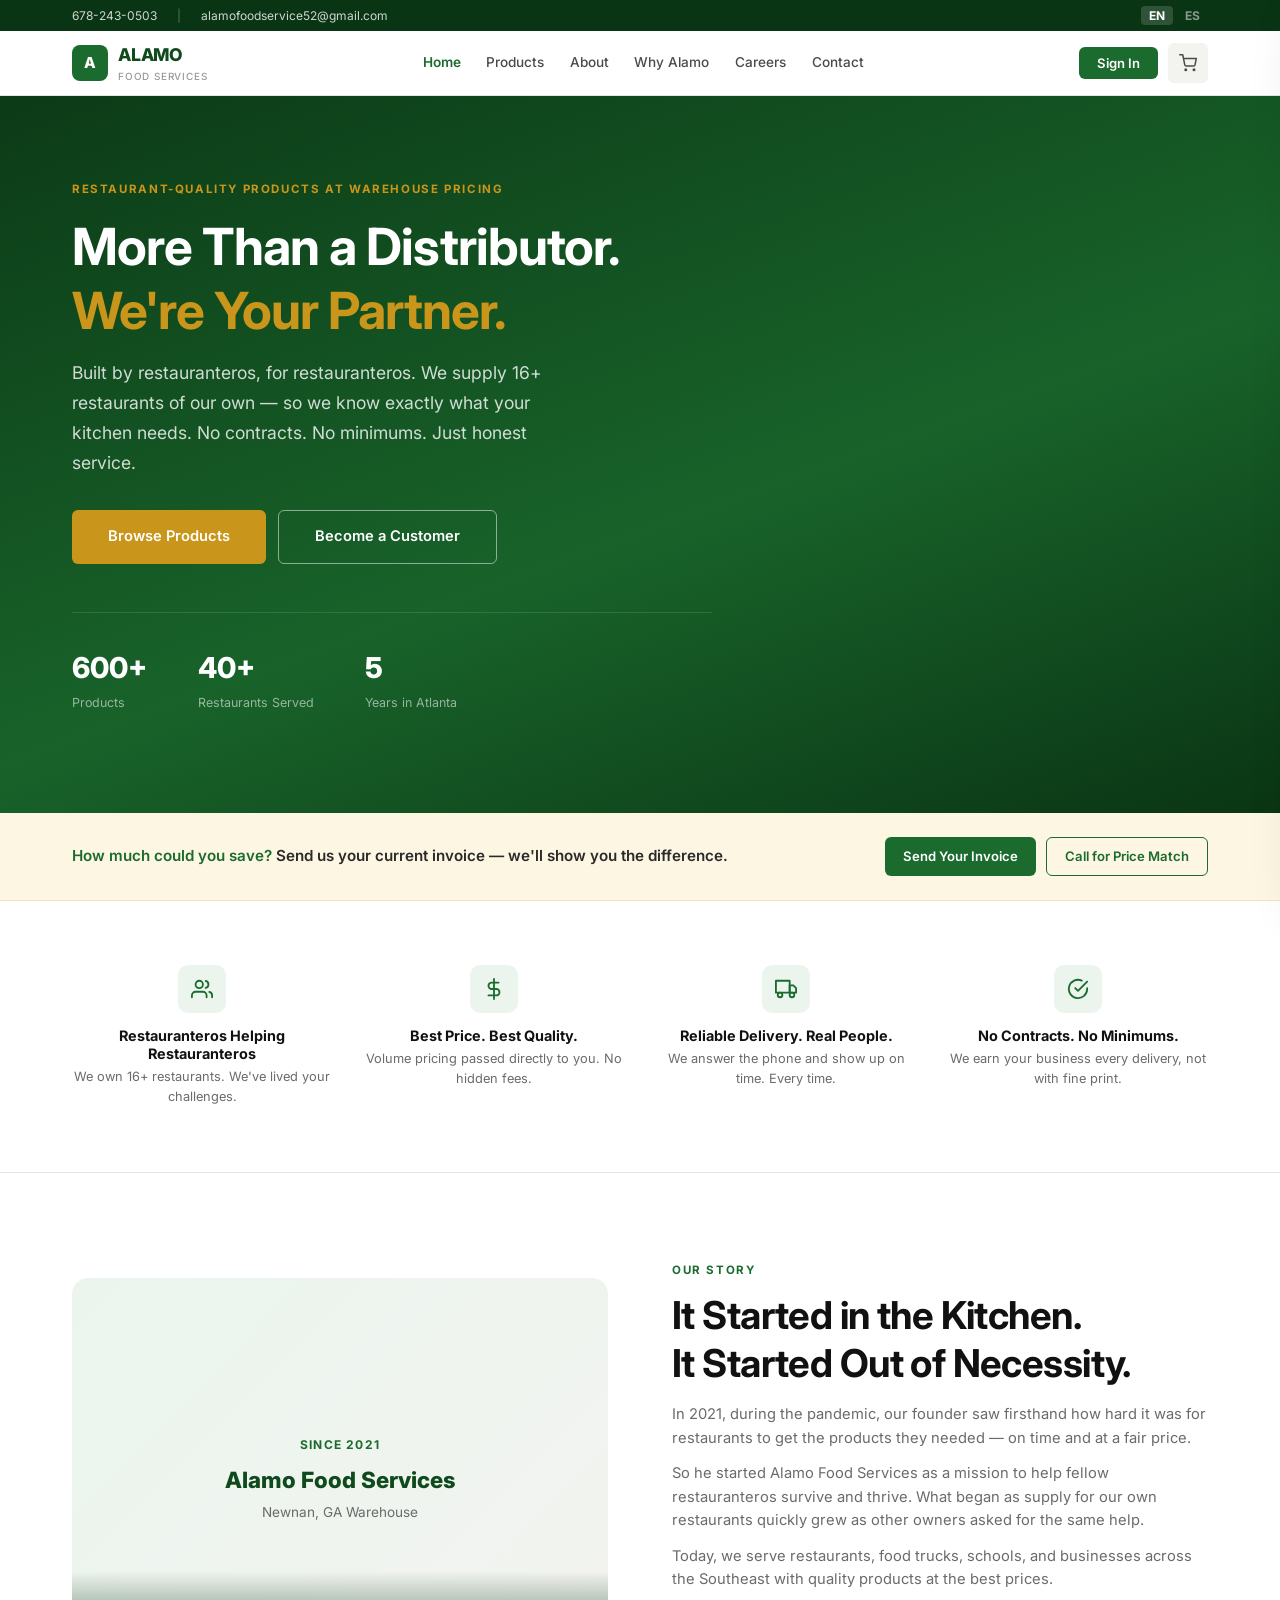
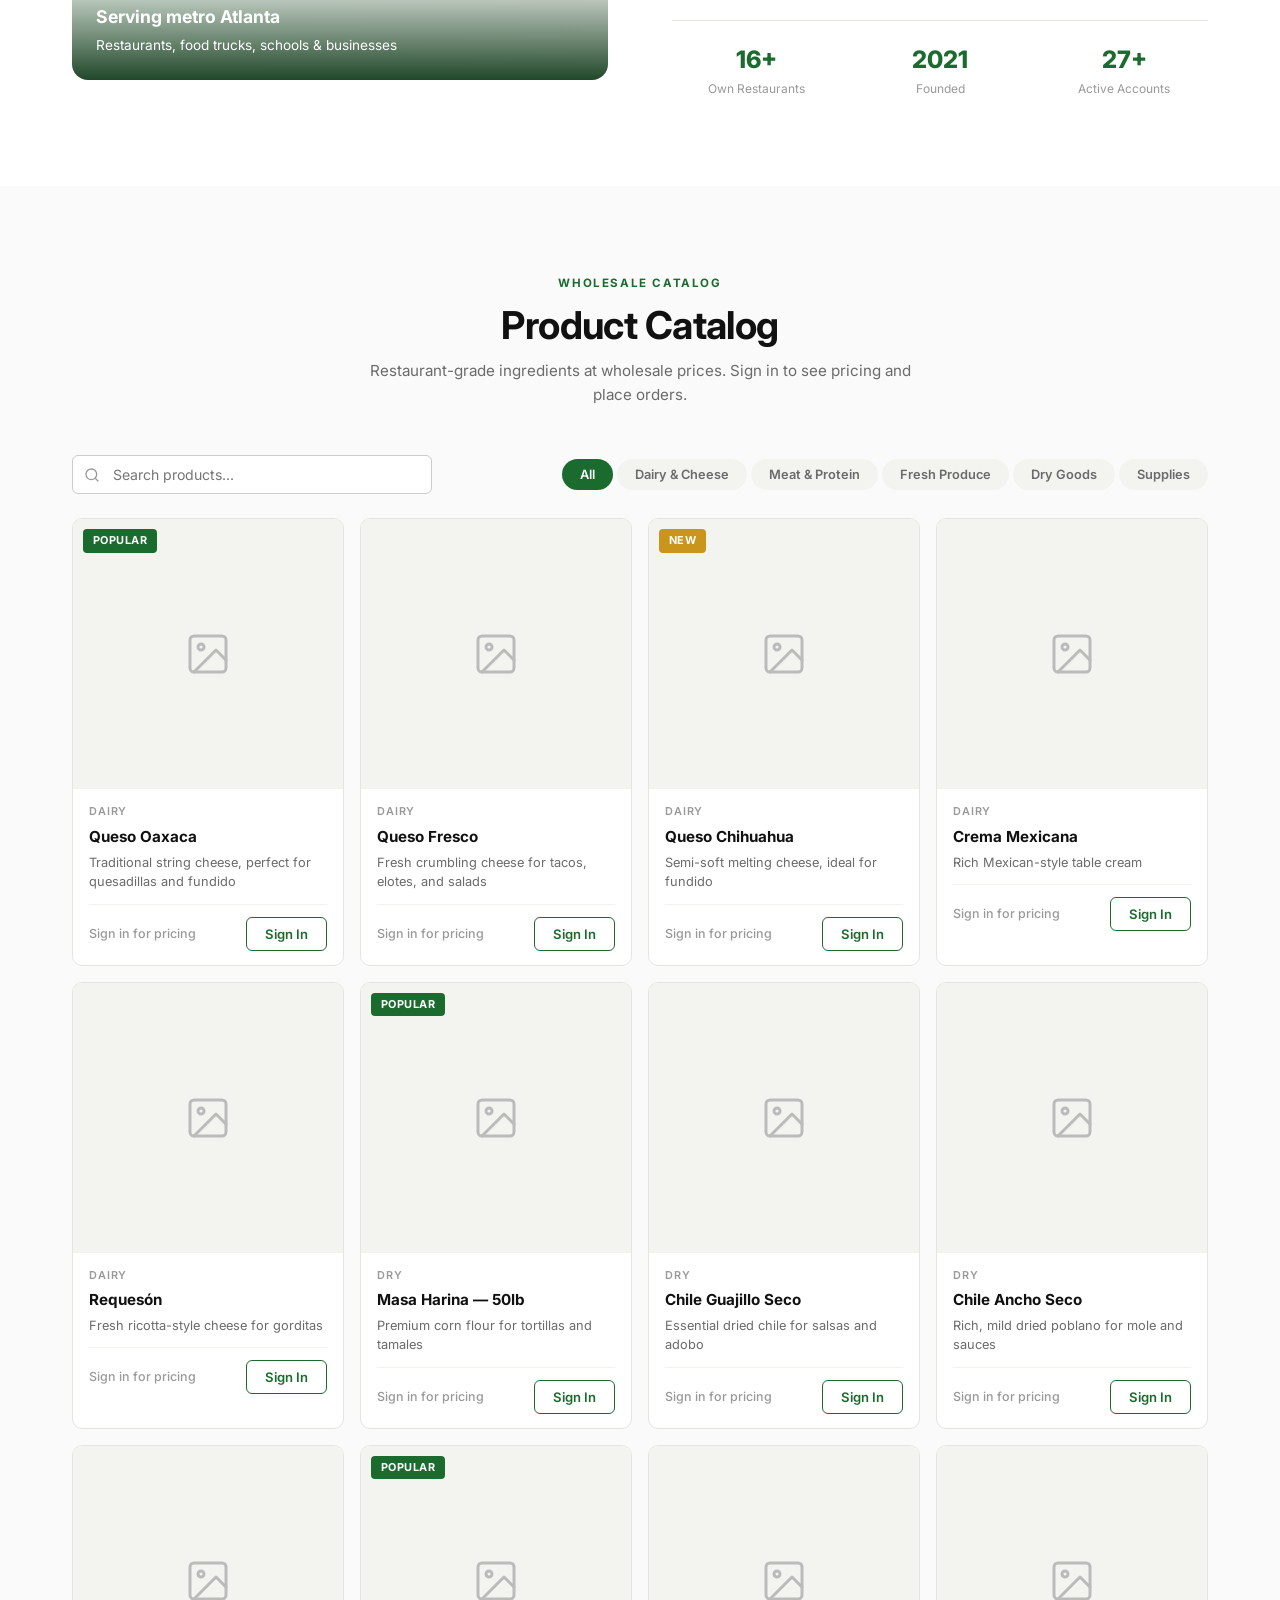
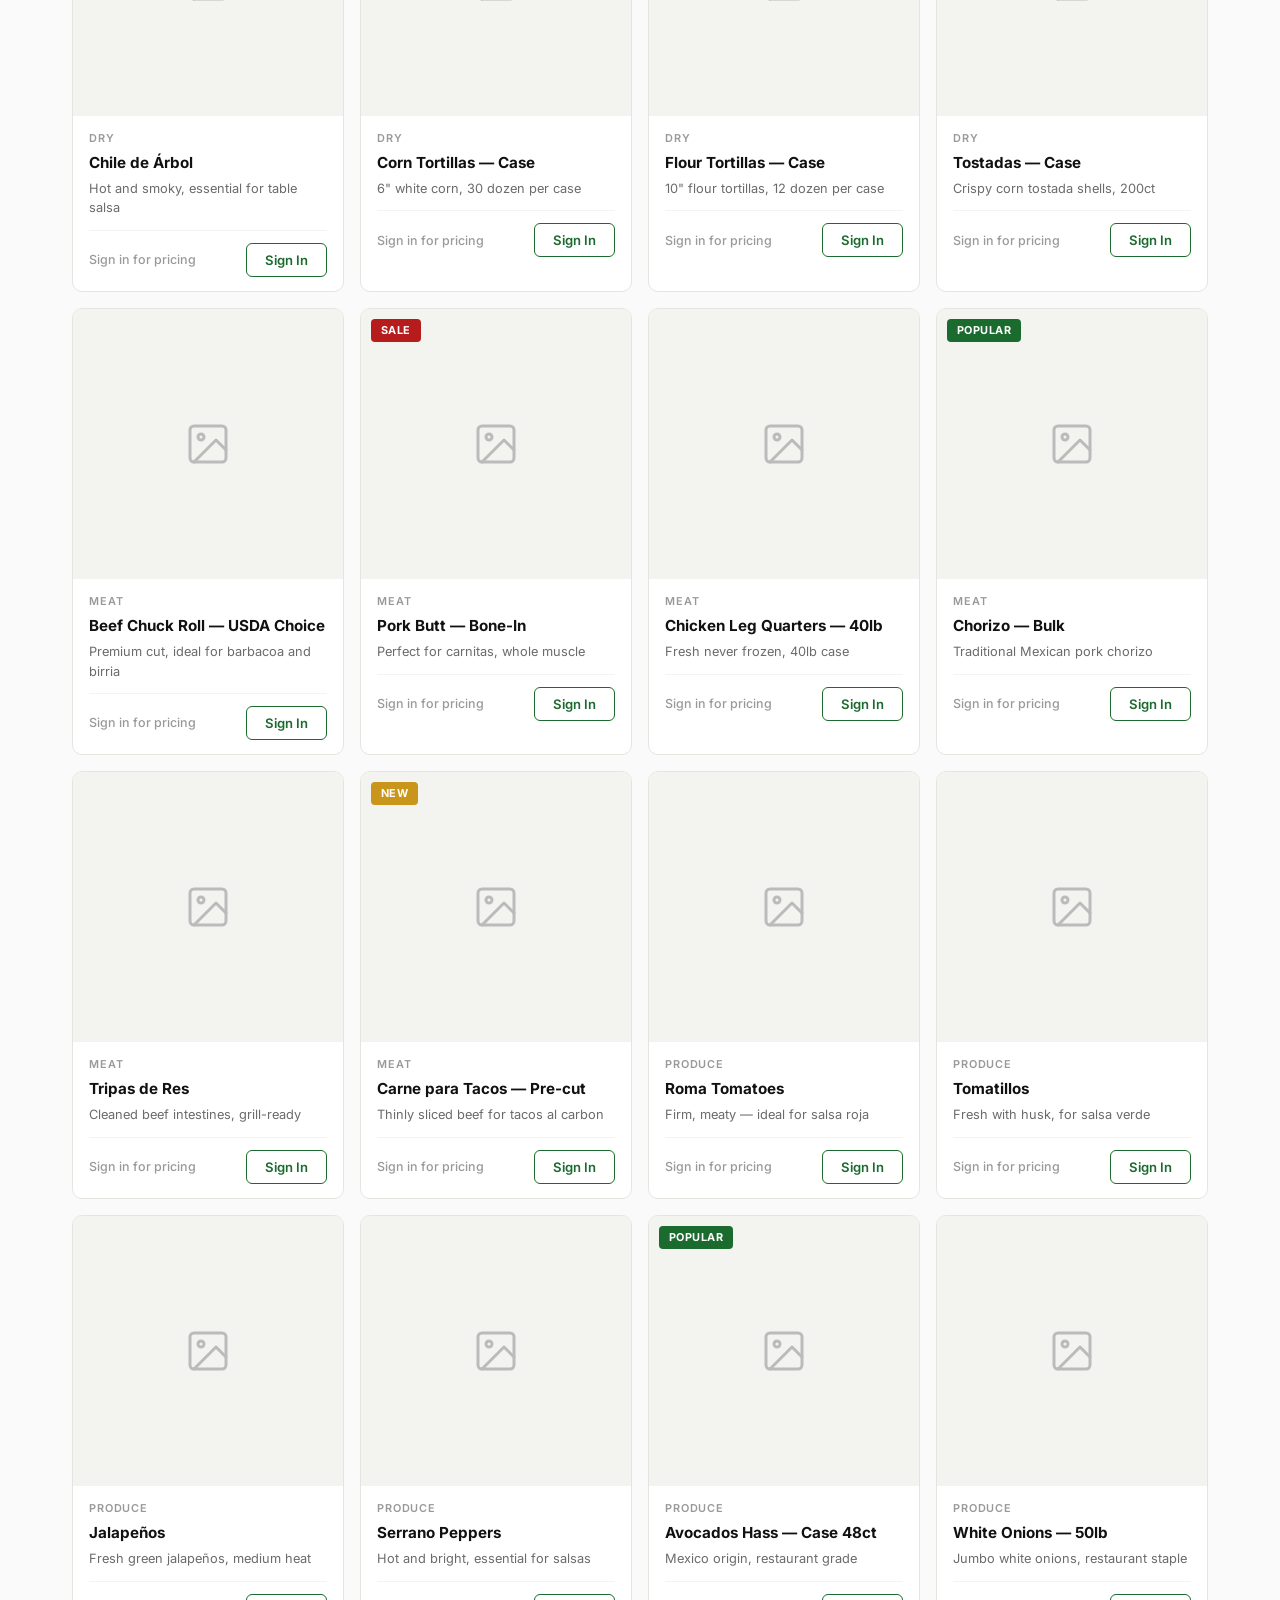
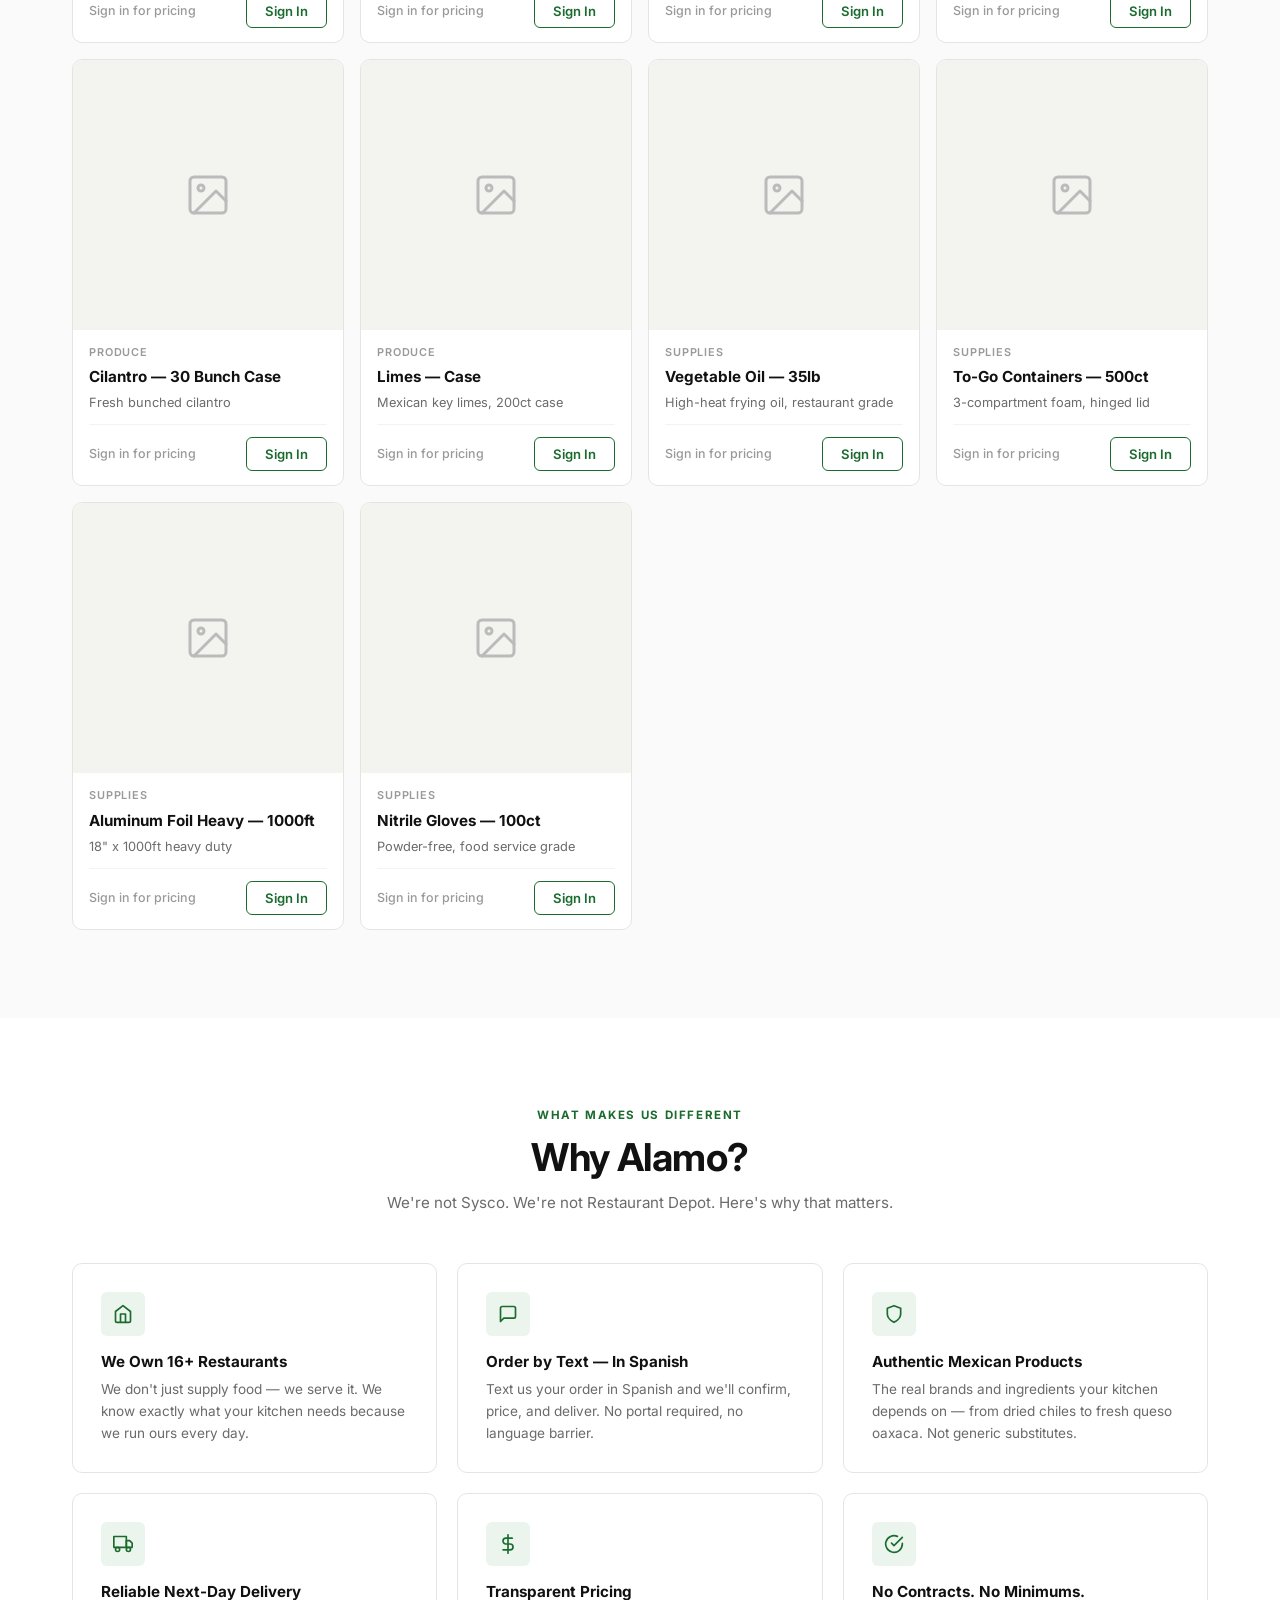
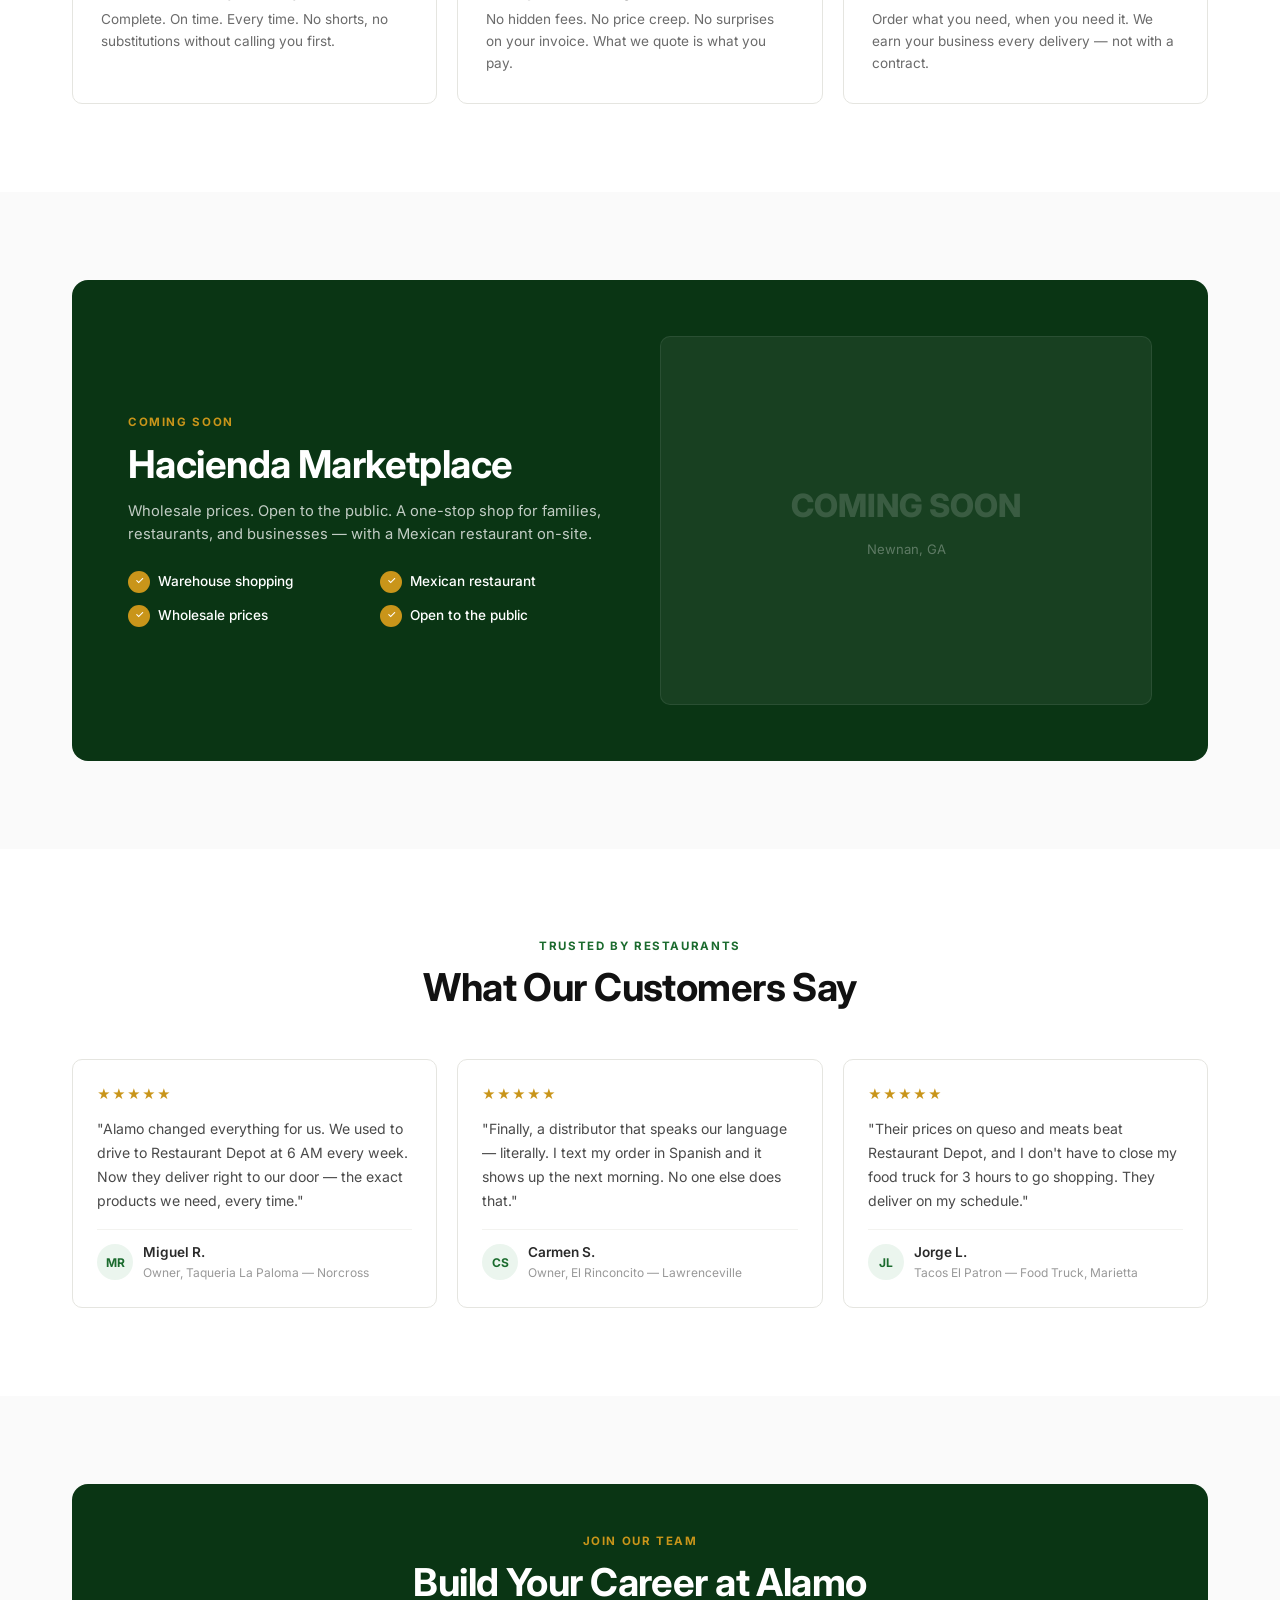
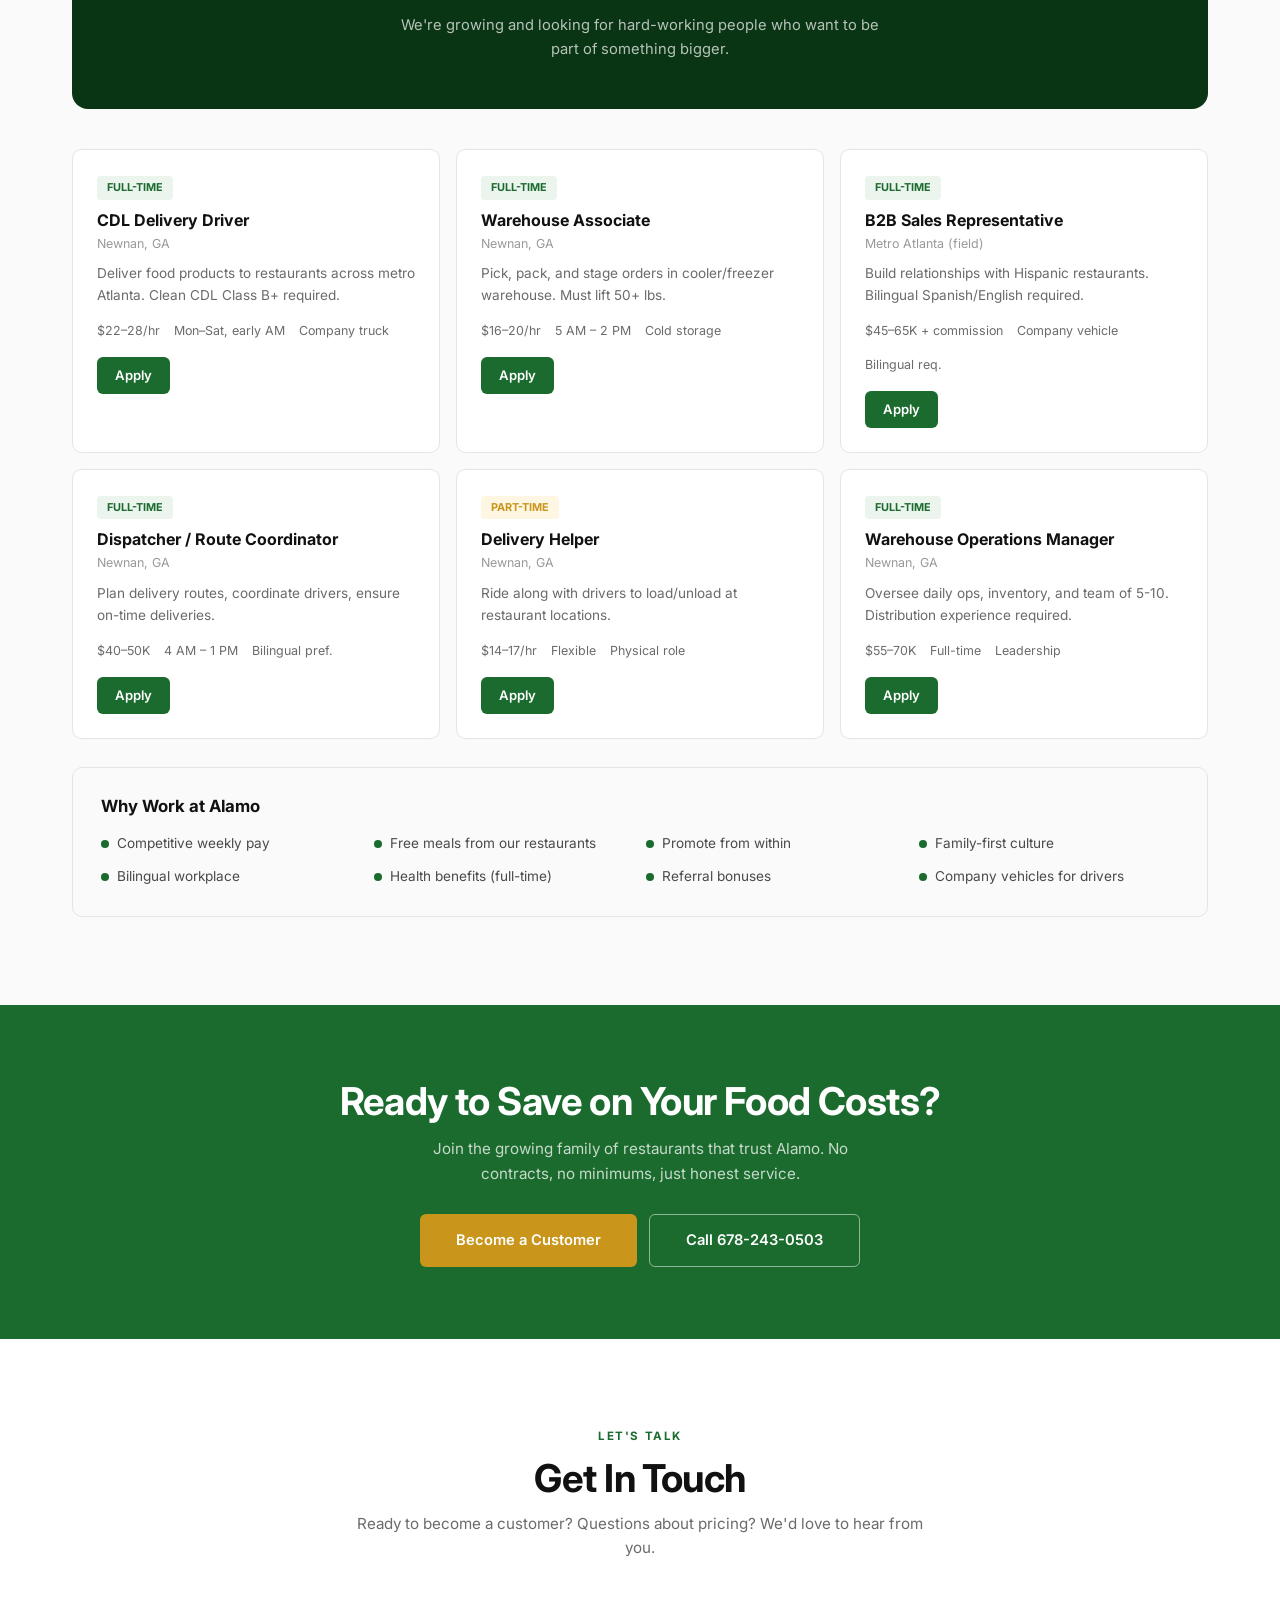
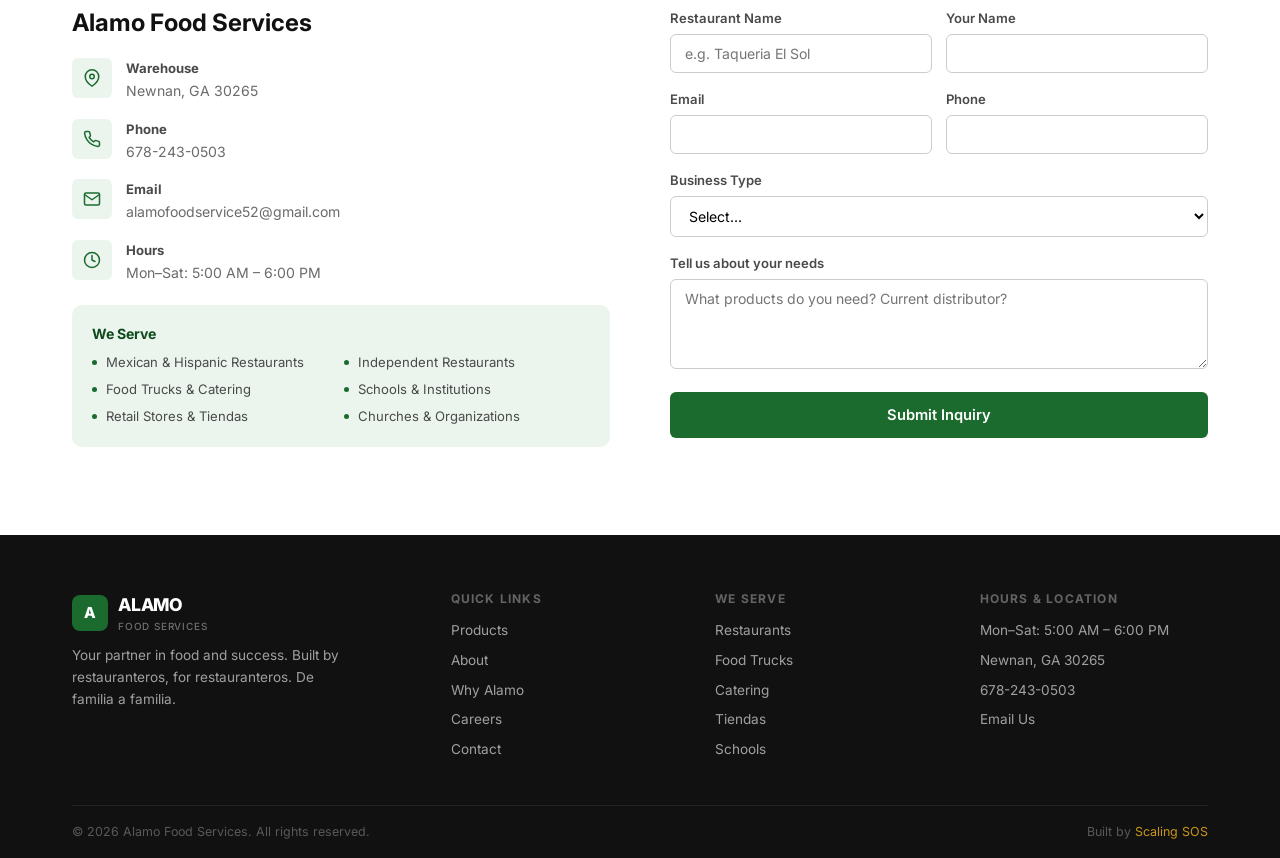
==== commit c46f4e67: "fix: SVG rendering (add fill=none), hero text contrast, clean product placeholders - Add fill=none t" ====
--- a/index.html
+++ b/index.html
@@ -120,22 +120,22 @@
   <div class="container">
     <div class="value-grid">
       <div class="value-item reveal">
-        <div class="v-icon"><svg viewBox="0 0 24 24"><path d="M17 21v-2a4 4 0 0 0-4-4H5a4 4 0 0 0-4 4v2"/><circle cx="9" cy="7" r="4"/><path d="M23 21v-2a4 4 0 0 0-3-3.87"/><path d="M16 3.13a4 4 0 0 1 0 7.75"/></svg></div>
+        <div class="v-icon"><svg viewBox="0 0 24 24" fill="none" stroke="currentColor" stroke-width="2"><path d="M17 21v-2a4 4 0 0 0-4-4H5a4 4 0 0 0-4 4v2"/><circle cx="9" cy="7" r="4"/><path d="M23 21v-2a4 4 0 0 0-3-3.87"/><path d="M16 3.13a4 4 0 0 1 0 7.75"/></svg></div>
         <h4>Restauranteros Helping Restauranteros</h4>
         <p>We own 16+ restaurants. We've lived your challenges.</p>
       </div>
       <div class="value-item reveal">
-        <div class="v-icon"><svg viewBox="0 0 24 24"><path d="M12 1v22M17 5H9.5a3.5 3.5 0 0 0 0 7h5a3.5 3.5 0 0 1 0 7H6"/></svg></div>
+        <div class="v-icon"><svg viewBox="0 0 24 24" fill="none" stroke="currentColor" stroke-width="2"><path d="M12 1v22M17 5H9.5a3.5 3.5 0 0 0 0 7h5a3.5 3.5 0 0 1 0 7H6"/></svg></div>
         <h4>Best Price. Best Quality.</h4>
         <p>Volume pricing passed directly to you. No hidden fees.</p>
       </div>
       <div class="value-item reveal">
-        <div class="v-icon"><svg viewBox="0 0 24 24"><rect x="1" y="3" width="15" height="13"/><polygon points="16 8 20 8 23 11 23 16 16 16 16 8"/><circle cx="5.5" cy="18.5" r="2.5"/><circle cx="18.5" cy="18.5" r="2.5"/></svg></div>
+        <div class="v-icon"><svg viewBox="0 0 24 24" fill="none" stroke="currentColor" stroke-width="2"><rect x="1" y="3" width="15" height="13"/><polygon points="16 8 20 8 23 11 23 16 16 16 16 8"/><circle cx="5.5" cy="18.5" r="2.5"/><circle cx="18.5" cy="18.5" r="2.5"/></svg></div>
         <h4>Reliable Delivery. Real People.</h4>
         <p>We answer the phone and show up on time. Every time.</p>
       </div>
       <div class="value-item reveal">
-        <div class="v-icon"><svg viewBox="0 0 24 24"><path d="M22 11.08V12a10 10 0 1 1-5.93-9.14"/><polyline points="22 4 12 14.01 9 11.01"/></svg></div>
+        <div class="v-icon"><svg viewBox="0 0 24 24" fill="none" stroke="currentColor" stroke-width="2"><path d="M22 11.08V12a10 10 0 1 1-5.93-9.14"/><polyline points="22 4 12 14.01 9 11.01"/></svg></div>
         <h4>No Contracts. No Minimums.</h4>
         <p>We earn your business every delivery, not with fine print.</p>
       </div>
@@ -147,9 +147,13 @@
 <section class="section" id="about">
   <div class="container">
     <div class="about-grid">
-      <div class="about-visual reveal">
-        <svg width="120" height="120" viewBox="0 0 24 24" fill="none" stroke="rgba(27,107,46,0.2)" stroke-width="0.5"><rect x="2" y="2" width="20" height="20" rx="4"/><path d="M2 14l5-5 4 4 4-6 7 9"/></svg>
-        <div class="overlay-text"><strong>Alamo Food Services Warehouse</strong>Newnan, GA — Serving metro Atlanta since 2021</div>
+      <div class="about-visual reveal" style="background:linear-gradient(135deg,var(--green-light) 0%,var(--gray-100) 100%)">
+        <div style="text-align:center;padding:20px">
+          <div style="font-size:0.75rem;font-weight:700;letter-spacing:0.1em;text-transform:uppercase;color:var(--green);margin-bottom:8px">Since 2021</div>
+          <div style="font-size:1.4rem;font-weight:800;color:var(--green-dark)">Alamo Food Services</div>
+          <div style="font-size:0.85rem;color:var(--gray-500);margin-top:4px">Newnan, GA Warehouse</div>
+        </div>
+        <div class="overlay-text"><strong>Serving metro Atlanta</strong>Restaurants, food trucks, schools &amp; businesses</div>
       </div>
       <div class="about-content reveal">
         <div class="kicker">Our Story</div>
@@ -203,17 +207,17 @@
     </div>
     <div class="services-grid">
       <div class="service-card reveal">
-        <div class="s-icon"><svg viewBox="0 0 24 24"><path d="M3 9l9-7 9 7v11a2 2 0 0 1-2 2H5a2 2 0 0 1-2-2z"/><polyline points="9 22 9 12 15 12 15 22"/></svg></div>
+        <div class="s-icon"><svg viewBox="0 0 24 24" fill="none" stroke="currentColor" stroke-width="2"><path d="M3 9l9-7 9 7v11a2 2 0 0 1-2 2H5a2 2 0 0 1-2-2z"/><polyline points="9 22 9 12 15 12 15 22"/></svg></div>
         <h4>We Own 16+ Restaurants</h4>
         <p>We don't just supply food — we serve it. We know exactly what your kitchen needs because we run ours every day.</p>
       </div>
       <div class="service-card reveal">
-        <div class="s-icon"><svg viewBox="0 0 24 24"><path d="M21 15a2 2 0 0 1-2 2H7l-4 4V5a2 2 0 0 1 2-2h14a2 2 0 0 1 2 2z"/></svg></div>
+        <div class="s-icon"><svg viewBox="0 0 24 24" fill="none" stroke="currentColor" stroke-width="2"><path d="M21 15a2 2 0 0 1-2 2H7l-4 4V5a2 2 0 0 1 2-2h14a2 2 0 0 1 2 2z"/></svg></div>
         <h4>Order by Text — In Spanish</h4>
         <p>Text us your order in Spanish and we'll confirm, price, and deliver. No portal required, no language barrier.</p>
       </div>
       <div class="service-card reveal">
-        <div class="s-icon"><svg viewBox="0 0 24 24"><path d="M12 22s8-4 8-10V5l-8-3-8 3v7c0 6 8 10 8 10z"/></svg></div>
+        <div class="s-icon"><svg viewBox="0 0 24 24" fill="none" stroke="currentColor" stroke-width="2"><path d="M12 22s8-4 8-10V5l-8-3-8 3v7c0 6 8 10 8 10z"/></svg></div>
         <h4>Authentic Mexican Products</h4>
         <p>The real brands and ingredients your kitchen depends on — from dried chiles to fresh queso oaxaca. Not generic substitutes.</p>
       </div>
@@ -228,7 +232,7 @@
         <p>No hidden fees. No price creep. No surprises on your invoice. What we quote is what you pay.</p>
       </div>
       <div class="service-card reveal">
-        <div class="s-icon"><svg viewBox="0 0 24 24"><path d="M22 11.08V12a10 10 0 1 1-5.93-9.14"/><polyline points="22 4 12 14.01 9 11.01"/></svg></div>
+        <div class="s-icon"><svg viewBox="0 0 24 24" fill="none" stroke="currentColor" stroke-width="2"><path d="M22 11.08V12a10 10 0 1 1-5.93-9.14"/><polyline points="22 4 12 14.01 9 11.01"/></svg></div>
         <h4>No Contracts. No Minimums.</h4>
         <p>Order what you need, when you need it. We earn your business every delivery — not with a contract.</p>
       </div>
@@ -251,8 +255,9 @@
           <div class="check-item"><div class="check-icon">&#10003;</div>Open to the public</div>
         </div>
       </div>
-      <div class="marketplace-visual">
-        <svg width="80" height="80" viewBox="0 0 24 24" fill="none" stroke="rgba(255,255,255,0.15)" stroke-width="1"><path d="M3 9l9-7 9 7v11a2 2 0 0 1-2 2H5a2 2 0 0 1-2-2z"/><polyline points="9 22 9 12 15 12 15 22"/></svg>
+      <div class="marketplace-visual" style="flex-direction:column;gap:8px">
+        <div style="font-size:2rem;font-weight:800;color:rgba(255,255,255,0.15)">COMING SOON</div>
+        <div style="font-size:0.82rem;color:rgba(255,255,255,0.3)">Newnan, GA</div>
       </div>
     </div>
   </div>
@@ -336,10 +341,10 @@
     <div class="contact-grid">
       <div class="contact-info reveal">
         <h3>Alamo Food Services</h3>
-        <div class="contact-item"><div class="ci-icon"><svg viewBox="0 0 24 24"><path d="M21 10c0 7-9 13-9 13s-9-6-9-13a9 9 0 0 1 18 0z"/><circle cx="12" cy="10" r="3"/></svg></div><div class="ci-text"><strong>Warehouse</strong><span>Newnan, GA 30265</span></div></div>
-        <div class="contact-item"><div class="ci-icon"><svg viewBox="0 0 24 24"><path d="M22 16.92v3a2 2 0 0 1-2.18 2 19.79 19.79 0 0 1-8.63-3.07 19.5 19.5 0 0 1-6-6 19.79 19.79 0 0 1-3.07-8.67A2 2 0 0 1 4.11 2h3a2 2 0 0 1 2 1.72c.127.96.361 1.903.7 2.81a2 2 0 0 1-.45 2.11L8.09 9.91a16 16 0 0 0 6 6l1.27-1.27a2 2 0 0 1 2.11-.45c.907.339 1.85.573 2.81.7A2 2 0 0 1 22 16.92z"/></svg></div><div class="ci-text"><strong>Phone</strong><a href="tel:6782430503">678-243-0503</a></div></div>
-        <div class="contact-item"><div class="ci-icon"><svg viewBox="0 0 24 24"><path d="M4 4h16c1.1 0 2 .9 2 2v12c0 1.1-.9 2-2 2H4c-1.1 0-2-.9-2-2V6c0-1.1.9-2 2-2z"/><polyline points="22,6 12,13 2,6"/></svg></div><div class="ci-text"><strong>Email</strong><a href="mailto:alamofoodservice52@gmail.com">alamofoodservice52@gmail.com</a></div></div>
-        <div class="contact-item"><div class="ci-icon"><svg viewBox="0 0 24 24"><circle cx="12" cy="12" r="10"/><polyline points="12 6 12 12 16 14"/></svg></div><div class="ci-text"><strong>Hours</strong><span>Mon–Sat: 5:00 AM – 6:00 PM</span></div></div>
+        <div class="contact-item"><div class="ci-icon"><svg viewBox="0 0 24 24" fill="none" stroke="currentColor" stroke-width="2"><path d="M21 10c0 7-9 13-9 13s-9-6-9-13a9 9 0 0 1 18 0z"/><circle cx="12" cy="10" r="3"/></svg></div><div class="ci-text"><strong>Warehouse</strong><span>Newnan, GA 30265</span></div></div>
+        <div class="contact-item"><div class="ci-icon"><svg viewBox="0 0 24 24" fill="none" stroke="currentColor" stroke-width="2"><path d="M22 16.92v3a2 2 0 0 1-2.18 2 19.79 19.79 0 0 1-8.63-3.07 19.5 19.5 0 0 1-6-6 19.79 19.79 0 0 1-3.07-8.67A2 2 0 0 1 4.11 2h3a2 2 0 0 1 2 1.72c.127.96.361 1.903.7 2.81a2 2 0 0 1-.45 2.11L8.09 9.91a16 16 0 0 0 6 6l1.27-1.27a2 2 0 0 1 2.11-.45c.907.339 1.85.573 2.81.7A2 2 0 0 1 22 16.92z"/></svg></div><div class="ci-text"><strong>Phone</strong><a href="tel:6782430503">678-243-0503</a></div></div>
+        <div class="contact-item"><div class="ci-icon"><svg viewBox="0 0 24 24" fill="none" stroke="currentColor" stroke-width="2"><path d="M4 4h16c1.1 0 2 .9 2 2v12c0 1.1-.9 2-2 2H4c-1.1 0-2-.9-2-2V6c0-1.1.9-2 2-2z"/><polyline points="22,6 12,13 2,6"/></svg></div><div class="ci-text"><strong>Email</strong><a href="mailto:alamofoodservice52@gmail.com">alamofoodservice52@gmail.com</a></div></div>
+        <div class="contact-item"><div class="ci-icon"><svg viewBox="0 0 24 24" fill="none" stroke="currentColor" stroke-width="2"><circle cx="12" cy="12" r="10"/><polyline points="12 6 12 12 16 14"/></svg></div><div class="ci-text"><strong>Hours</strong><span>Mon–Sat: 5:00 AM – 6:00 PM</span></div></div>
         <div class="we-serve">
           <h4>We Serve</h4>
           <ul>
--- a/assets/style.css
+++ b/assets/style.css
@@ -40,6 +40,7 @@
 html { scroll-behavior: smooth; -webkit-text-size-adjust: 100%; }
 body { font-family: var(--font-body); color: var(--ink); line-height: 1.6; background: var(--white); overflow-x: hidden; font-size: 15px; -webkit-font-smoothing: antialiased; }
 img { max-width: 100%; height: auto; display: block; }
+svg { fill: none; stroke-linecap: round; stroke-linejoin: round; }
 a { text-decoration: none; color: inherit; }
 button { cursor: pointer; border: none; background: none; font-family: inherit; font-size: inherit; }
 ul { list-style: none; }
@@ -116,8 +117,8 @@
 .hero .container { position: relative; z-index: 2; }
 .hero-inner { max-width: 640px; color: var(--white); }
 .hero-inner .kicker { color: var(--gold); margin-bottom: 16px; }
-.hero-inner h1 { color: var(--white); margin-bottom: 16px; }
-.hero-inner h1 span { color: var(--gold); }
+.hero-inner h1 { color: var(--white) !important; margin-bottom: 16px; }
+.hero-inner h1 span { color: var(--gold) !important; }
 .hero-inner .hero-desc { font-size: clamp(0.95rem, 1.5vw, 1.1rem); color: rgba(255,255,255,0.8); margin-bottom: 32px; max-width: 520px; line-height: 1.7; }
 .hero-ctas { display: flex; gap: 12px; flex-wrap: wrap; margin-bottom: 48px; }
 .hero-stats { display: flex; gap: clamp(24px, 4vw, 56px); padding-top: 32px; border-top: 1px solid rgba(255,255,255,0.12); }
@@ -140,7 +141,7 @@
 .value-grid { display: grid; grid-template-columns: repeat(4, 1fr); gap: 32px; }
 .value-item { text-align: center; }
 .value-item .v-icon { width: 48px; height: 48px; margin: 0 auto 14px; background: var(--green-light); border-radius: var(--radius-md); display: flex; align-items: center; justify-content: center; }
-.value-item .v-icon svg { width: 22px; height: 22px; stroke: var(--green); fill: none; stroke-width: 2; }
+.value-item .v-icon svg { width: 22px; height: 22px; stroke: var(--green); fill: none !important; stroke-width: 2; flex-shrink: 0; }
 .value-item h4 { font-size: 0.9rem; margin-bottom: 4px; }
 .value-item p { font-size: 0.8rem; color: var(--gray-500); }
 
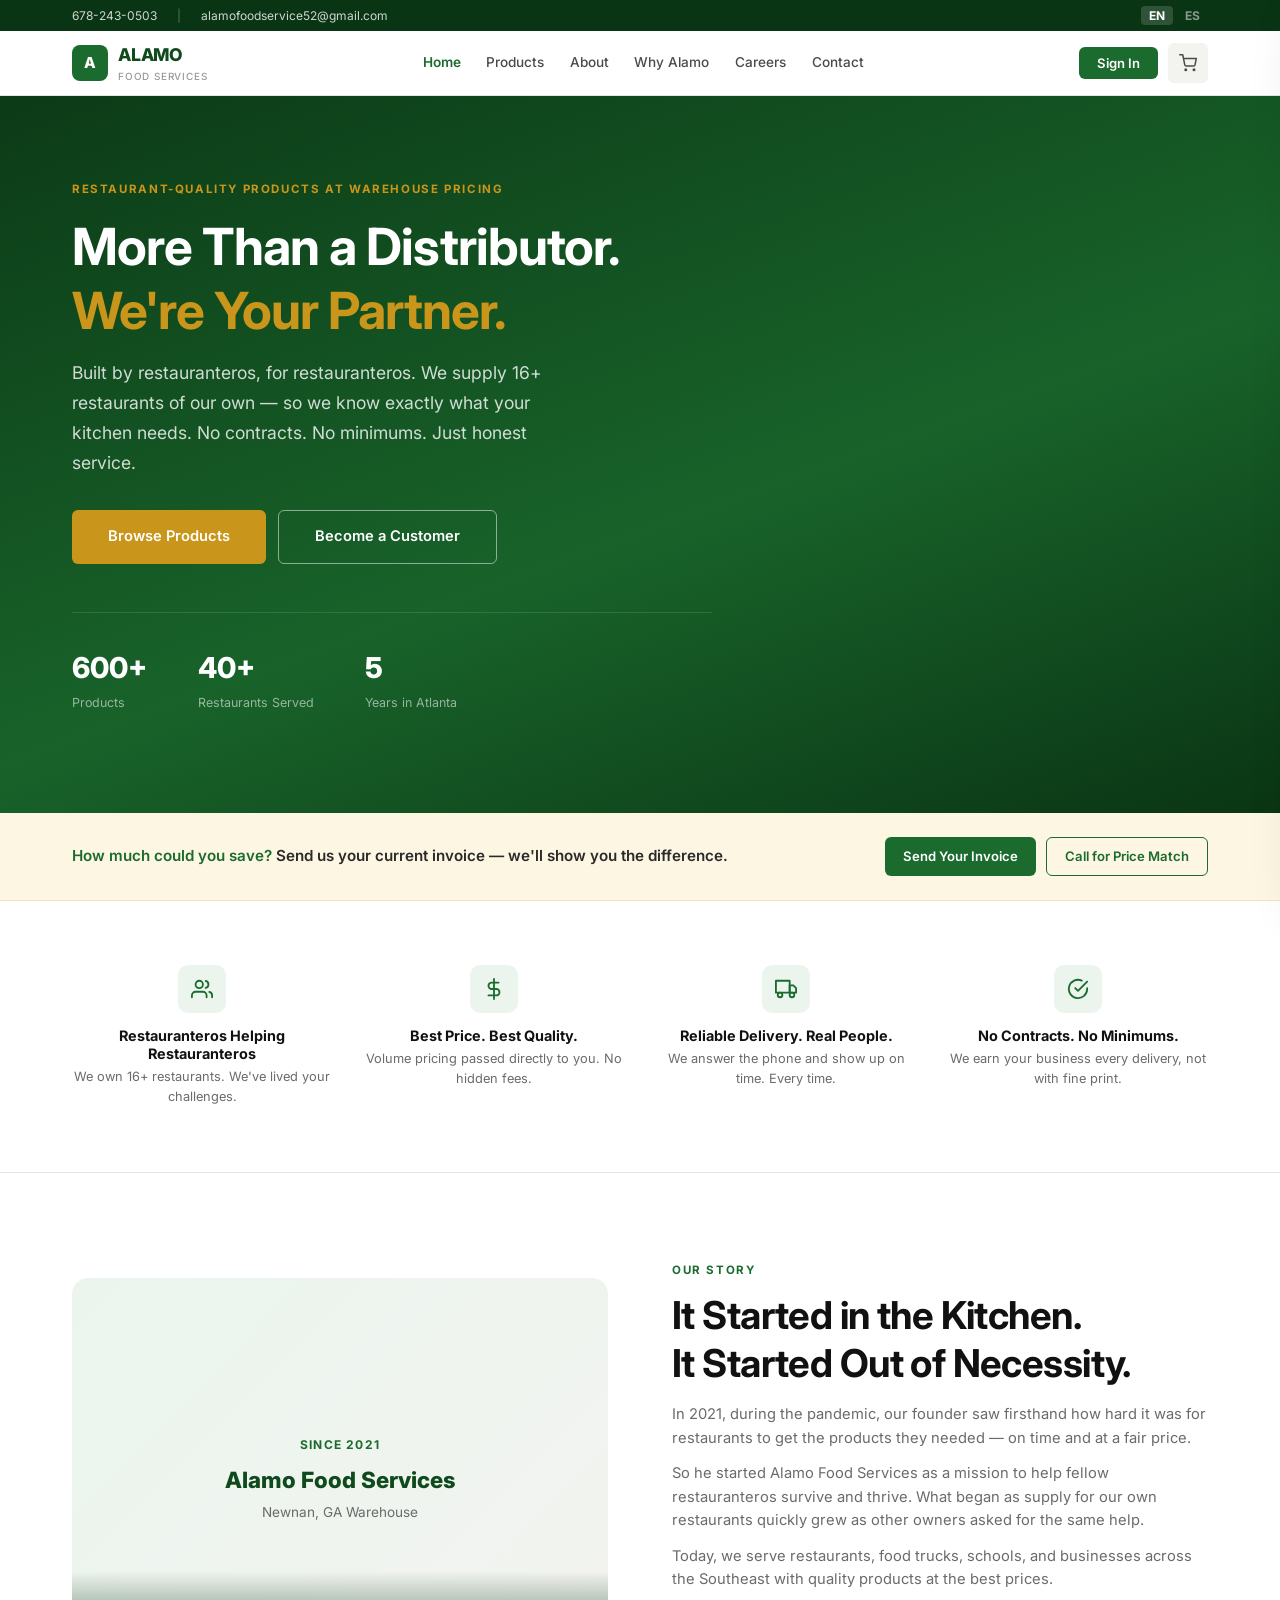
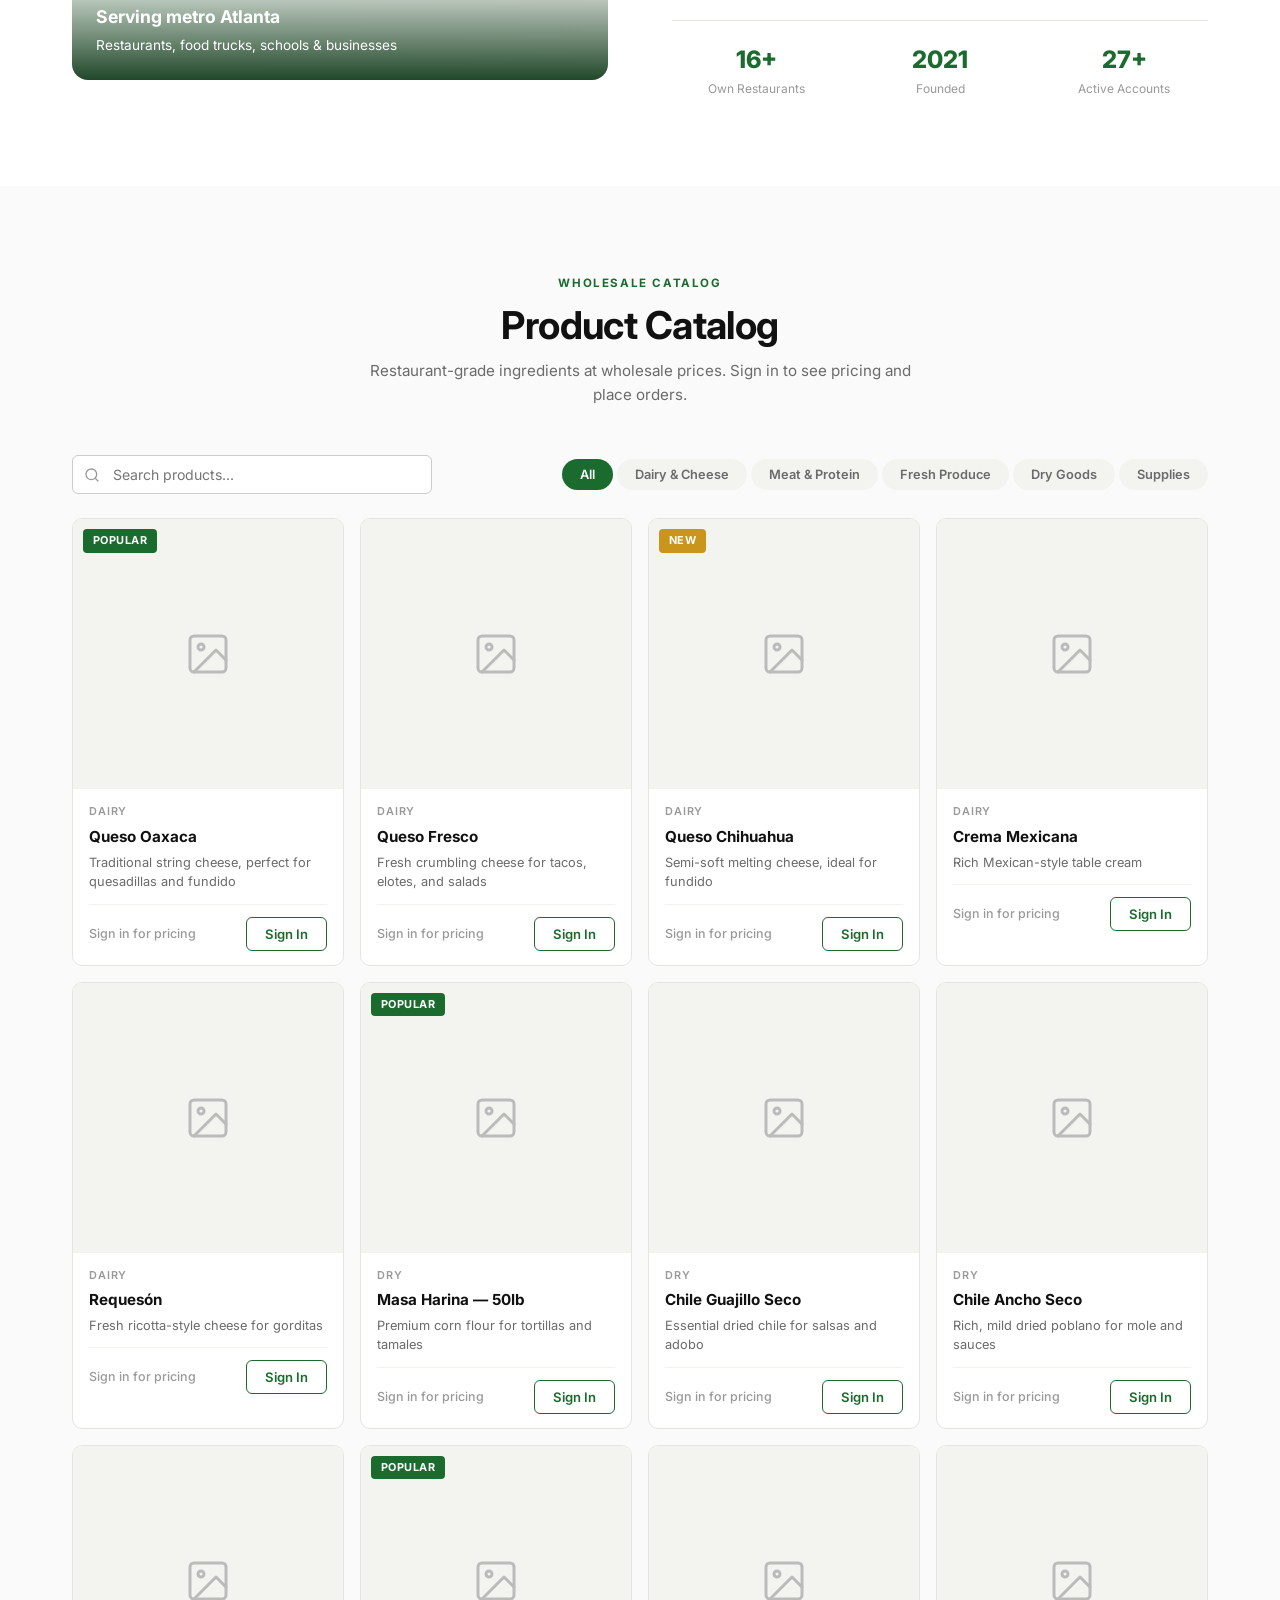
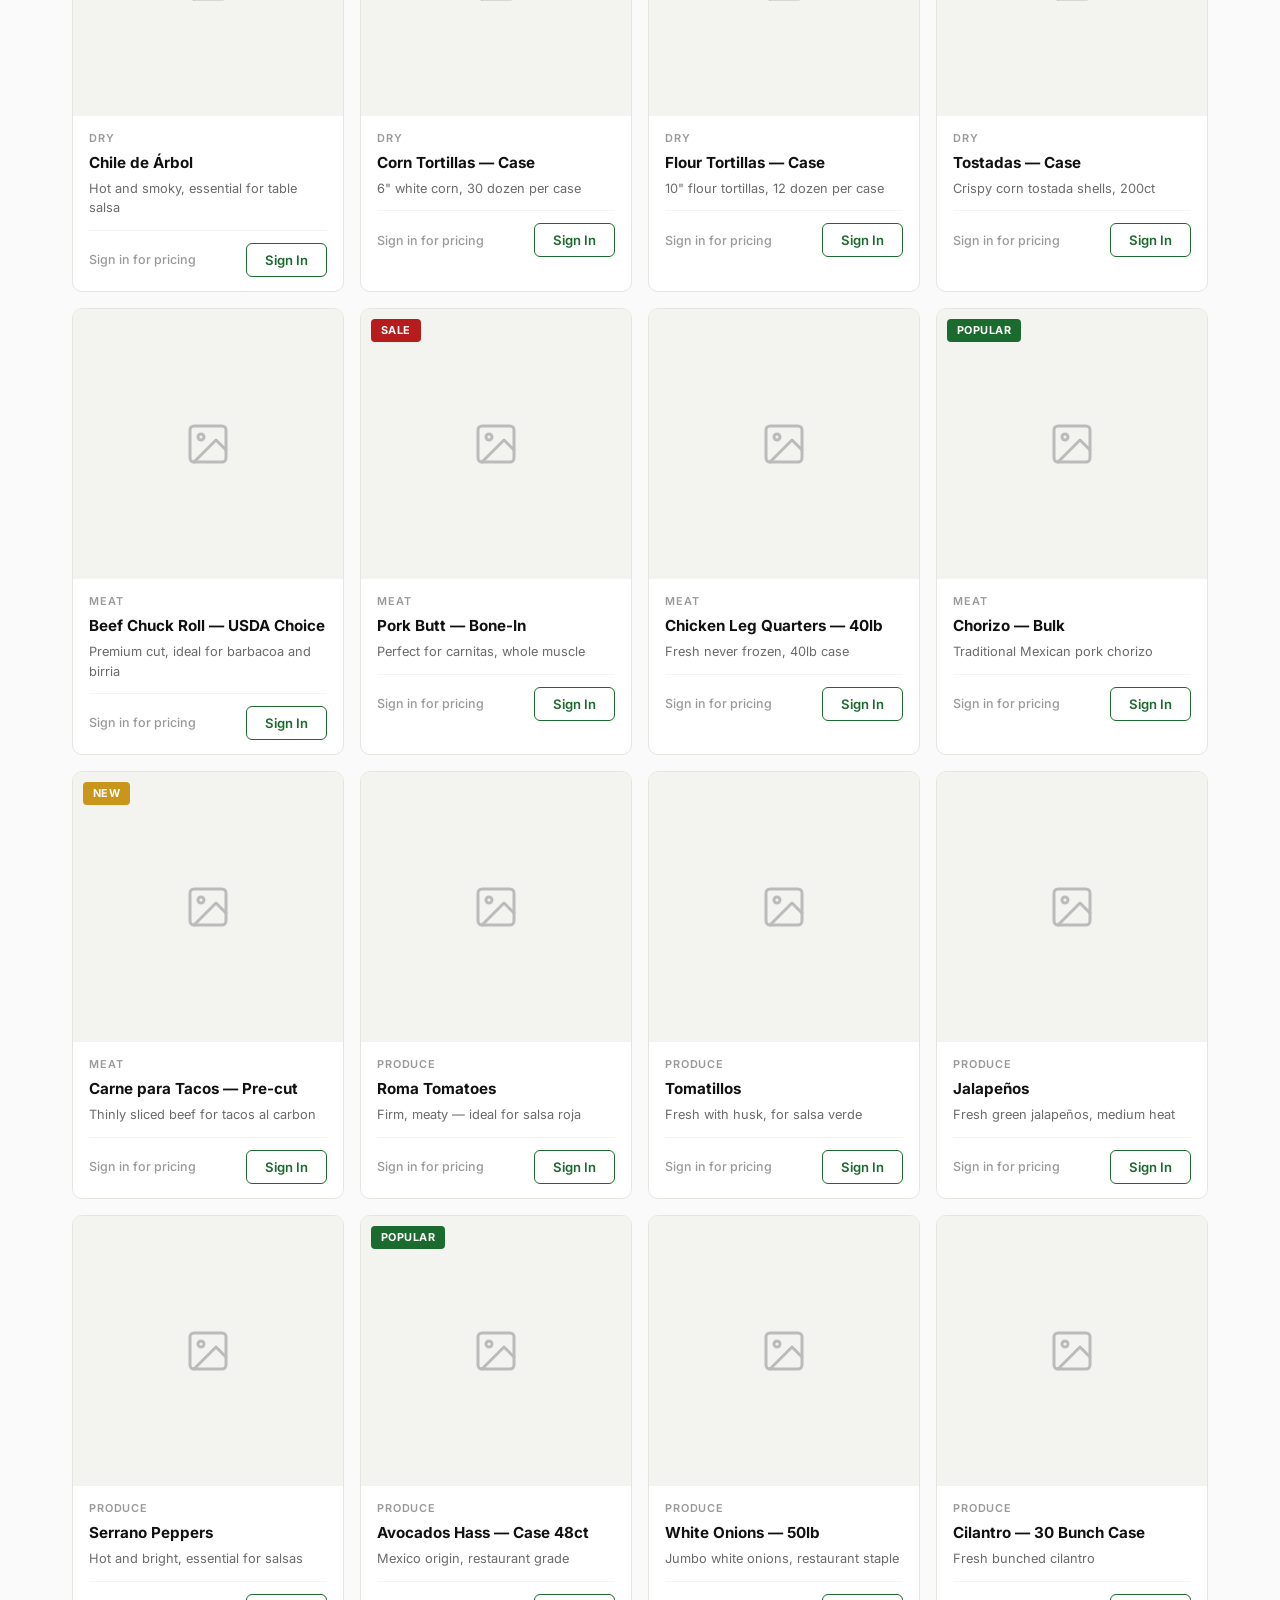
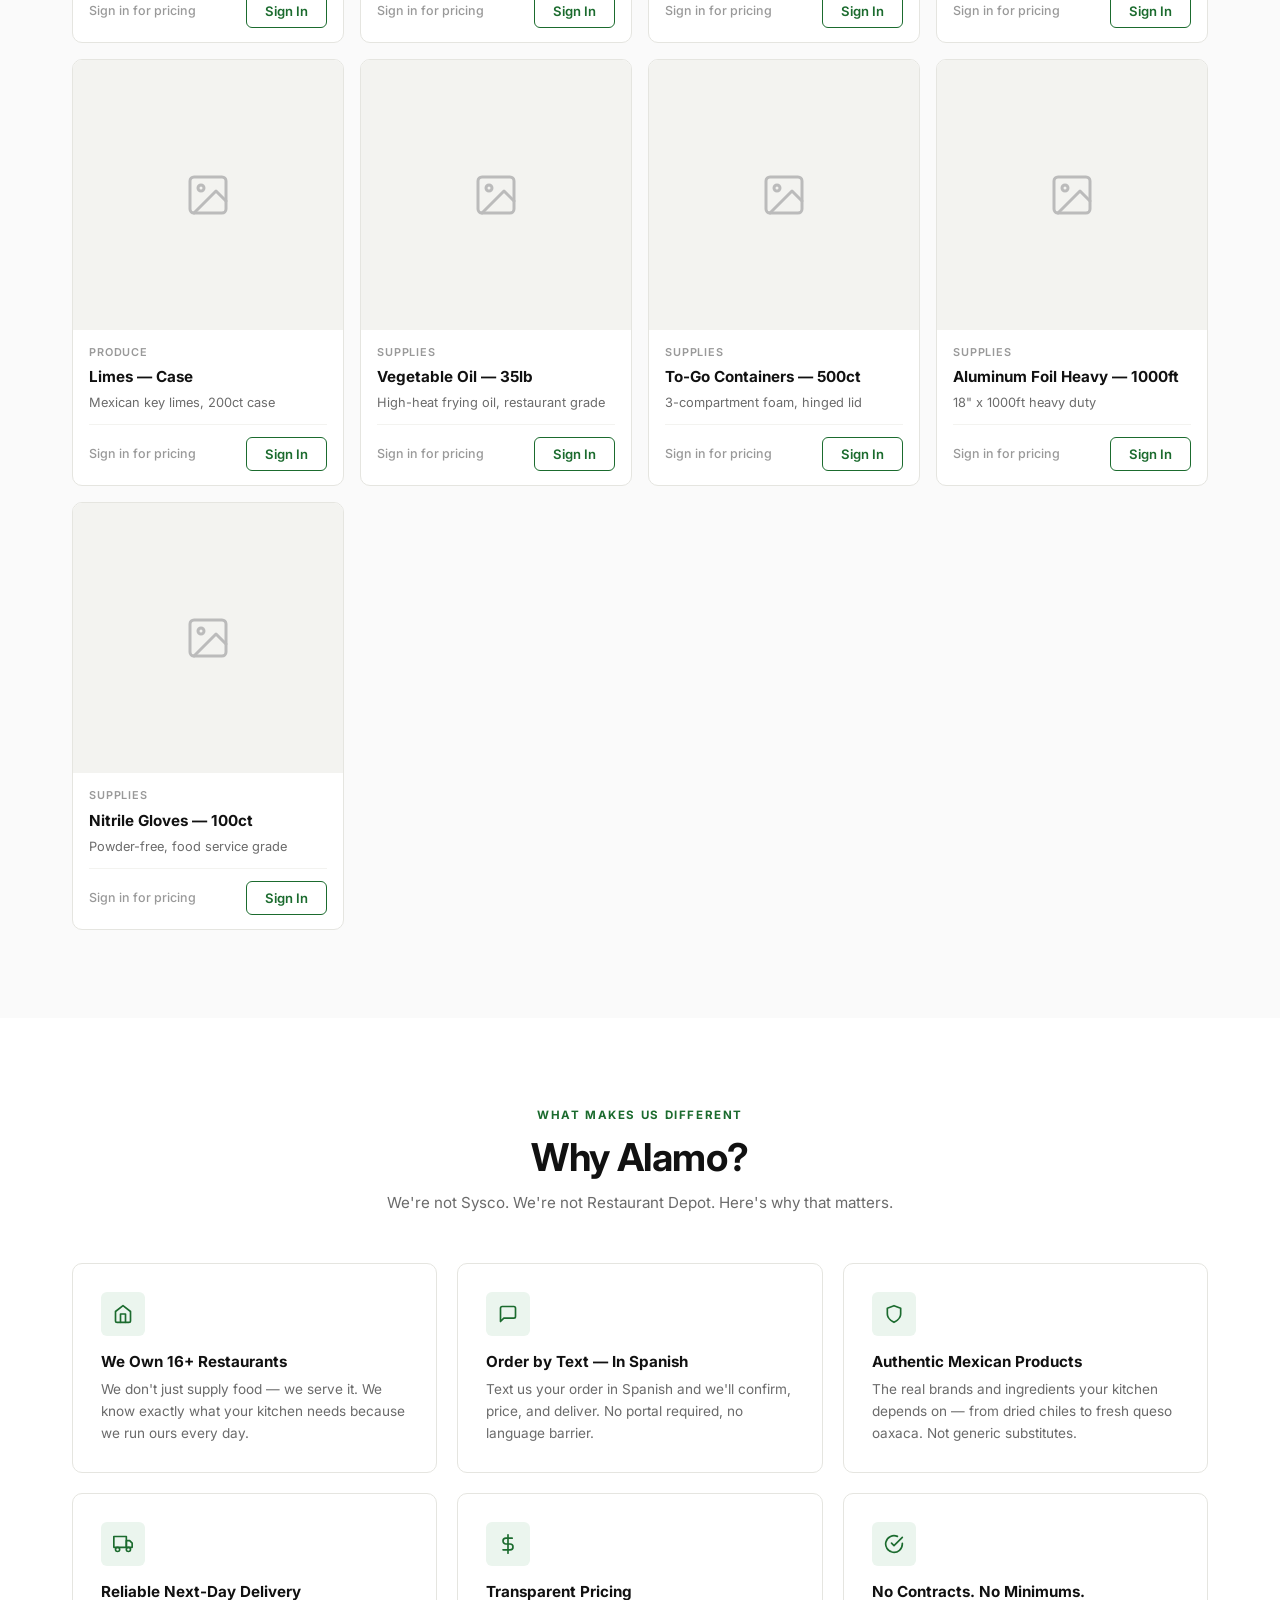
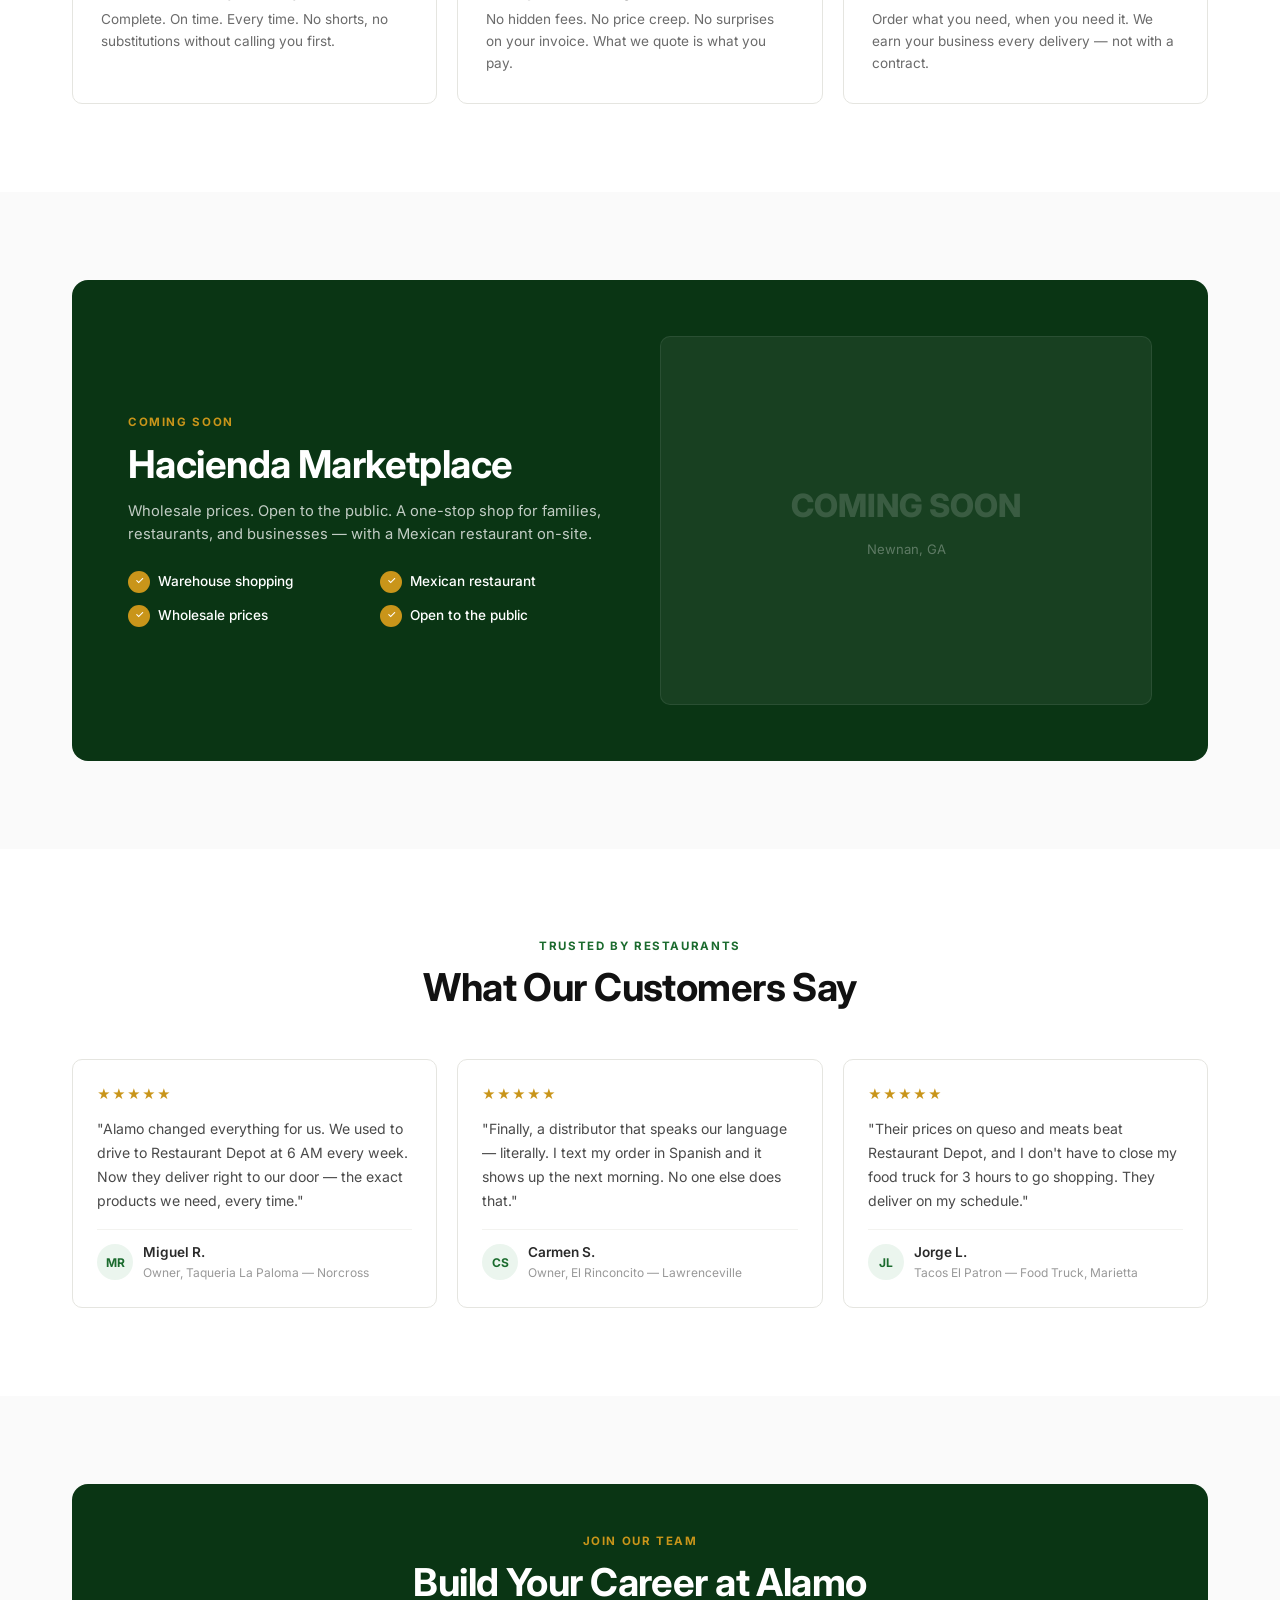
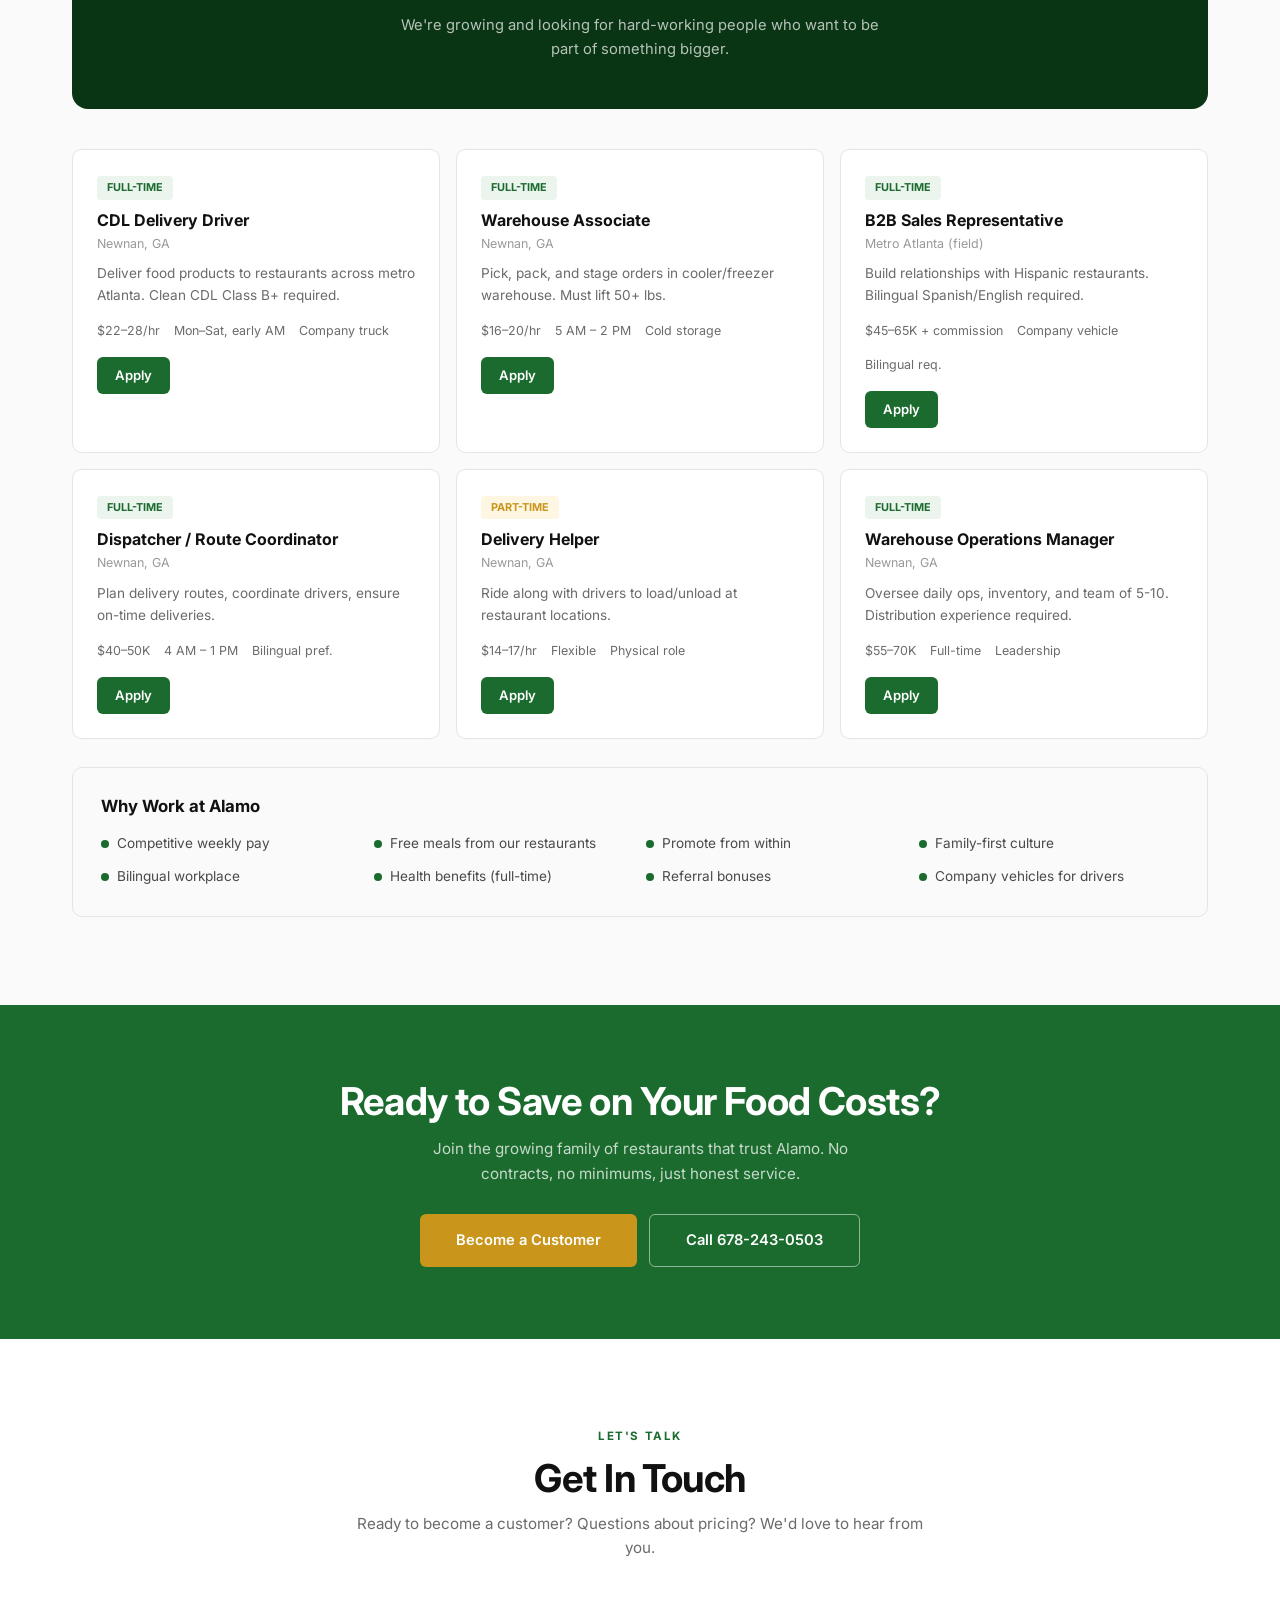
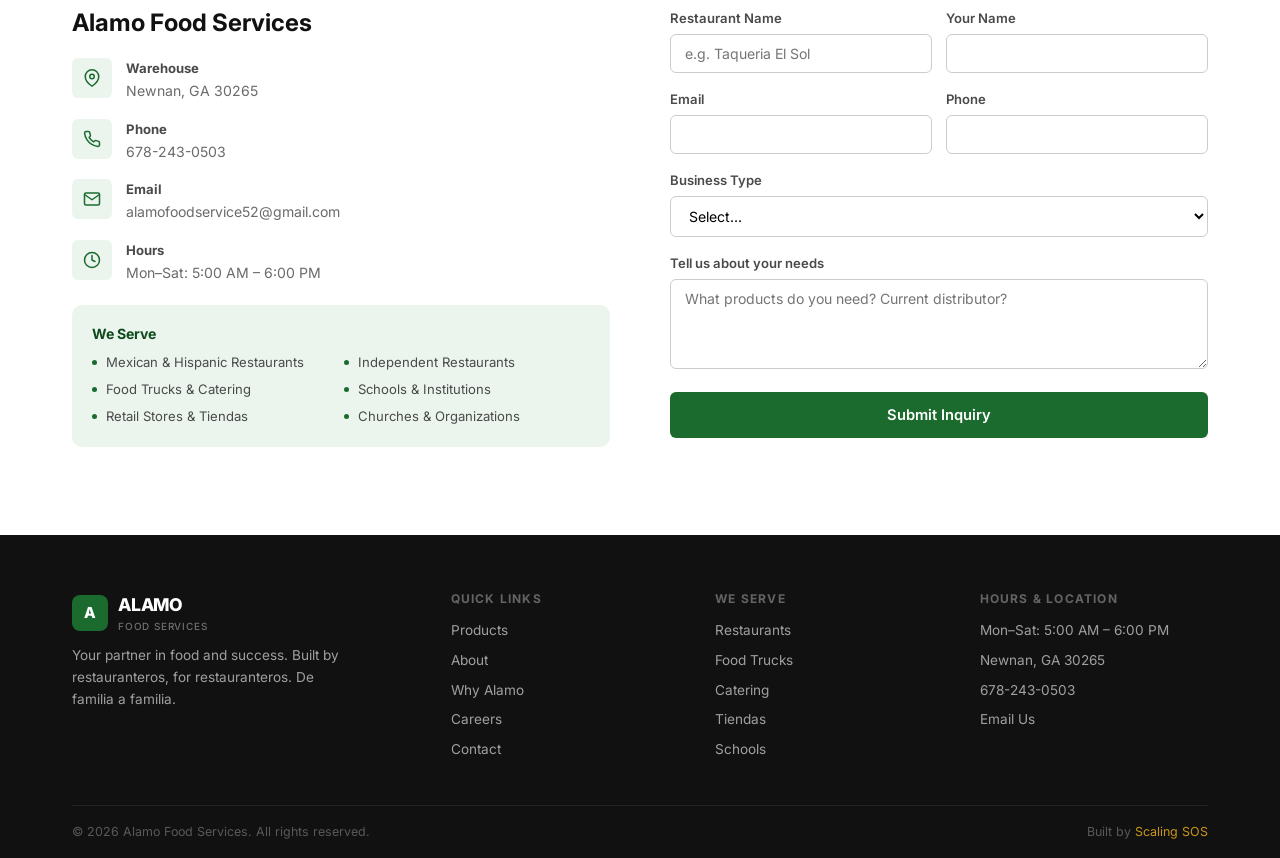
==== commit 5591c627: "feat: Full functional backend — ordering, product CRUD, localStorage persistence Customer Portal: - " ====
--- a/index.html
+++ b/index.html
@@ -33,15 +33,15 @@
         <div class="logo-text">ALAMO<small>Food Services</small></div>
       </a>
       <div class="nav-links">
-        <a href="#" data-nav="home" class="active">Home</a>
-        <a href="#" data-nav="products">Products</a>
-        <a href="#" data-nav="about">About</a>
-        <a href="#" data-nav="services">Why Alamo</a>
-        <a href="#" data-nav="careers">Careers</a>
-        <a href="#" data-nav="contact">Contact</a>
+        <a href="#" data-nav="home" class="active" data-i18n="nav.home">Home</a>
+        <a href="#" data-nav="products" data-i18n="nav.products">Products</a>
+        <a href="#" data-nav="about" data-i18n="nav.about">About</a>
+        <a href="#" data-nav="services" data-i18n="nav.services">Why Alamo</a>
+        <a href="#" data-nav="careers" data-i18n="nav.careers">Careers</a>
+        <a href="#" data-nav="contact" data-i18n="nav.contact">Contact</a>
       </div>
       <div class="nav-actions">
-        <button class="btn btn-sm btn-primary" data-nav="login">Sign In</button>
+        <button class="btn btn-sm btn-primary" data-nav="login" data-i18n="nav.signin">Sign In</button>
         <button class="cart-btn" onclick="openCart()">
           <svg viewBox="0 0 24 24" fill="none" stroke="currentColor" stroke-width="2"><circle cx="9" cy="21" r="1"/><circle cx="20" cy="21" r="1"/><path d="M1 1h4l2.68 13.39a2 2 0 0 0 2 1.61h9.72a2 2 0 0 0 2-1.61L23 6H6"/></svg>
           <span class="count cart-count" style="display:none">0</span>
@@ -56,13 +56,13 @@
 <div id="overlay" class="overlay" onclick="closeCart();closeMobile()"></div>
 <div id="mobile-menu" class="mobile-menu">
   <div class="mm-close"><button onclick="closeMobile()" style="font-size:1.2rem;padding:8px">&#10005;</button></div>
-  <a href="#" data-nav="home">Home</a>
-  <a href="#" data-nav="products">Products</a>
-  <a href="#" data-nav="about">About</a>
-  <a href="#" data-nav="services">Why Alamo</a>
-  <a href="#" data-nav="careers">Careers</a>
-  <a href="#" data-nav="contact">Contact</a>
-  <a href="#" data-nav="login" style="color:var(--green);font-weight:700">Sign In</a>
+  <a href="#" data-nav="home" data-i18n="nav.home">Home</a>
+  <a href="#" data-nav="products" data-i18n="nav.products">Products</a>
+  <a href="#" data-nav="about" data-i18n="nav.about">About</a>
+  <a href="#" data-nav="services" data-i18n="nav.services">Why Alamo</a>
+  <a href="#" data-nav="careers" data-i18n="nav.careers">Careers</a>
+  <a href="#" data-nav="contact" data-i18n="nav.contact">Contact</a>
+  <a href="#" data-nav="login" style="color:var(--green);font-weight:700" data-i18n="nav.signin">Sign In</a>
 </div>
 
 <!-- ── CART DRAWER ── -->
@@ -73,7 +73,7 @@
     <div class="cart-row"><span>Subtotal</span><span id="cart-sub">$0</span></div>
     <div class="cart-row"><span>Delivery</span><span style="color:var(--green);font-weight:600">FREE</span></div>
     <div class="cart-row total"><span>Estimated Total</span><span id="cart-total">$0</span></div>
-    <button class="btn btn-primary btn-block" style="margin-top:14px" onclick="requestQuote()">Request Quote</button>
+    <button class="btn btn-primary btn-block" style="margin-top:14px" onclick="placeOrder()">Place Order</button>
   </div>
 </div>
 
@@ -86,17 +86,17 @@
 <section class="hero" id="home">
   <div class="container">
     <div class="hero-inner">
-      <div class="kicker kicker-gold">RESTAURANT-QUALITY PRODUCTS AT WAREHOUSE PRICING</div>
-      <h1>More Than a Distributor.<br><span>We're Your Partner.</span></h1>
-      <p class="hero-desc">Built by restauranteros, for restauranteros. We supply 16+ restaurants of our own — so we know exactly what your kitchen needs. No contracts. No minimums. Just honest service.</p>
+      <div class="kicker kicker-gold"><span data-i18n="hero.kicker" data-i18n="hero.kicker">RESTAURANT-QUALITY PRODUCTS AT WAREHOUSE PRICING</div>
+      <h1 data-i18n="hero.h1">More Than a Distributor.<br><span>We're Your Partner.</span></h1>
+      <p class="hero-desc" data-i18n="hero.desc">Built by restauranteros, for restauranteros. We supply 16+ restaurants of our own — so we know exactly what your kitchen needs. No contracts. No minimums. Just honest service.</p>
       <div class="hero-ctas">
-        <a href="#products" class="btn btn-gold btn-lg" onclick="goTo('products');return false">Browse Products</a>
-        <a href="#contact" class="btn btn-outline-white btn-lg" onclick="goTo('contact');return false">Become a Customer</a>
+        <a href="#products" class="btn btn-gold btn-lg" onclick="goTo('products');return false" data-i18n="hero.cta1">Browse Products</a>
+        <a href="#contact" class="btn btn-outline-white btn-lg" onclick="goTo('contact');return false" data-i18n="hero.cta2" data-i18n="cta.btn1">Become a Customer</a>
       </div>
       <div class="hero-stats">
-        <div class="hero-stat"><div class="num">600+</div><div class="lbl">Products</div></div>
-        <div class="hero-stat"><div class="num">40+</div><div class="lbl">Restaurants Served</div></div>
-        <div class="hero-stat"><div class="num">5</div><div class="lbl">Years in Atlanta</div></div>
+        <div class="hero-stat"><div class="num">600+</div><div class="lbl" data-i18n="hero.s1">Products</div></div>
+        <div class="hero-stat"><div class="num">40+</div><div class="lbl" data-i18n="hero.s2">Restaurants Served</div></div>
+        <div class="hero-stat"><div class="num">5</div><div class="lbl" data-i18n="hero.s3">Years in Atlanta</div></div>
       </div>
     </div>
   </div>
@@ -106,10 +106,10 @@
 <div class="savings-banner">
   <div class="container">
     <div class="savings-inner">
-      <div class="savings-text"><span>How much could you save?</span> Send us your current invoice — we'll show you the difference.</div>
+      <div class="savings-text" data-i18n="savings.text"><span>How much could you save?</span> Send us your current invoice — we'll show you the difference.</div>
       <div class="savings-actions">
-        <a href="mailto:alamofoodservice52@gmail.com?subject=Invoice%20Comparison" class="btn btn-sm btn-primary">Send Your Invoice</a>
-        <a href="tel:6782430503" class="btn btn-sm btn-outline">Call for Price Match</a>
+        <a href="mailto:alamofoodservice52@gmail.com?subject=Invoice%20Comparison" class="btn btn-sm btn-primary" data-i18n="savings.cta1">Send Your Invoice</a>
+        <a href="tel:6782430503" class="btn btn-sm btn-outline" data-i18n="savings.cta2">Call for Price Match</a>
       </div>
     </div>
   </div>
@@ -121,23 +121,23 @@
     <div class="value-grid">
       <div class="value-item reveal">
         <div class="v-icon"><svg viewBox="0 0 24 24" fill="none" stroke="currentColor" stroke-width="2"><path d="M17 21v-2a4 4 0 0 0-4-4H5a4 4 0 0 0-4 4v2"/><circle cx="9" cy="7" r="4"/><path d="M23 21v-2a4 4 0 0 0-3-3.87"/><path d="M16 3.13a4 4 0 0 1 0 7.75"/></svg></div>
-        <h4>Restauranteros Helping Restauranteros</h4>
-        <p>We own 16+ restaurants. We've lived your challenges.</p>
+        <h4 data-i18n="v1.h">Restauranteros Helping Restauranteros</h4>
+        <p data-i18n="v1.p">We own 16+ restaurants. We've lived your challenges.</p>
       </div>
       <div class="value-item reveal">
         <div class="v-icon"><svg viewBox="0 0 24 24" fill="none" stroke="currentColor" stroke-width="2"><path d="M12 1v22M17 5H9.5a3.5 3.5 0 0 0 0 7h5a3.5 3.5 0 0 1 0 7H6"/></svg></div>
-        <h4>Best Price. Best Quality.</h4>
-        <p>Volume pricing passed directly to you. No hidden fees.</p>
+        <h4 data-i18n="v2.h">Best Price. Best Quality.</h4>
+        <p data-i18n="v2.p">Volume pricing passed directly to you. No hidden fees.</p>
       </div>
       <div class="value-item reveal">
         <div class="v-icon"><svg viewBox="0 0 24 24" fill="none" stroke="currentColor" stroke-width="2"><rect x="1" y="3" width="15" height="13"/><polygon points="16 8 20 8 23 11 23 16 16 16 16 8"/><circle cx="5.5" cy="18.5" r="2.5"/><circle cx="18.5" cy="18.5" r="2.5"/></svg></div>
-        <h4>Reliable Delivery. Real People.</h4>
-        <p>We answer the phone and show up on time. Every time.</p>
+        <h4 data-i18n="v3.h">Reliable Delivery. Real People.</h4>
+        <p data-i18n="v3.p">We answer the phone and show up on time. Every time.</p>
       </div>
       <div class="value-item reveal">
         <div class="v-icon"><svg viewBox="0 0 24 24" fill="none" stroke="currentColor" stroke-width="2"><path d="M22 11.08V12a10 10 0 1 1-5.93-9.14"/><polyline points="22 4 12 14.01 9 11.01"/></svg></div>
-        <h4>No Contracts. No Minimums.</h4>
-        <p>We earn your business every delivery, not with fine print.</p>
+        <h4 data-i18n="v4.h">No Contracts. No Minimums.</h4>
+        <p data-i18n="v4.p">We earn your business every delivery, not with fine print.</p>
       </div>
     </div>
   </div>
@@ -156,8 +156,8 @@
         <div class="overlay-text"><strong>Serving metro Atlanta</strong>Restaurants, food trucks, schools &amp; businesses</div>
       </div>
       <div class="about-content reveal">
-        <div class="kicker">Our Story</div>
-        <h2>It Started in the Kitchen.<br>It Started Out of Necessity.</h2>
+        <div class="kicker" data-i18n="about.kicker">Our Story</div>
+        <h2 data-i18n="about.h2">It Started in the Kitchen.<br>It Started Out of Necessity.</h2>
         <p>In 2021, during the pandemic, our founder saw firsthand how hard it was for restaurants to get the products they needed — on time and at a fair price.</p>
         <p>So he started Alamo Food Services as a mission to help fellow restauranteros survive and thrive. What began as supply for our own restaurants quickly grew as other owners asked for the same help.</p>
         <p>Today, we serve restaurants, food trucks, schools, and businesses across the Southeast with quality products at the best prices.</p>
@@ -175,14 +175,14 @@
 <section class="section section-alt" id="products">
   <div class="container">
     <div class="section-header reveal">
-      <div class="kicker">Wholesale Catalog</div>
-      <h2>Product Catalog</h2>
-      <p>Restaurant-grade ingredients at wholesale prices. Sign in to see pricing and place orders.</p>
+      <div class="kicker" data-i18n="catalog.kicker">Wholesale Catalog</div>
+      <h2 data-i18n="catalog.h2">Product Catalog</h2>
+      <p data-i18n="catalog.p">Restaurant-grade ingredients at wholesale prices. Sign in to see pricing and place orders.</p>
     </div>
     <div class="catalog-toolbar">
       <div class="catalog-search">
         <svg viewBox="0 0 24 24" stroke-width="2"><circle cx="11" cy="11" r="8"/><line x1="21" y1="21" x2="16.65" y2="16.65"/></svg>
-        <input type="text" placeholder="Search products..." oninput="searchProducts(this.value)">
+        <input type="text" placeholder="Search products..." data-i18n-ph="catalog.search" oninput="searchProducts(this.value)">
       </div>
       <div class="catalog-tabs">
         <button class="catalog-tab active" data-cat="all" onclick="filterCat('all')">All</button>
@@ -201,8 +201,8 @@
 <section class="section" id="services">
   <div class="container">
     <div class="section-header reveal">
-      <div class="kicker">What Makes Us Different</div>
-      <h2>Why Alamo?</h2>
+      <div class="kicker" data-i18n="services.kicker">What Makes Us Different</div>
+      <h2 data-i18n="services.h2">Why Alamo?</h2>
       <p>We're not Sysco. We're not Restaurant Depot. Here's why that matters.</p>
     </div>
     <div class="services-grid">
@@ -294,8 +294,8 @@
 <section class="section section-alt" id="careers">
   <div class="container">
     <div class="careers-banner reveal">
-      <div class="kicker kicker-gold">Join Our Team</div>
-      <h2>Build Your Career at Alamo</h2>
+      <div class="kicker kicker-gold" data-i18n="careers.kicker">Join Our Team</div>
+      <h2 data-i18n="careers.h2">Build Your Career at Alamo</h2>
       <p>We're growing and looking for hard-working people who want to be part of something bigger.</p>
     </div>
     <div class="careers-grid">
@@ -307,7 +307,7 @@
       <div class="career-card reveal"><span class="career-tag tag-ft">Full-Time</span><h4>Warehouse Operations Manager</h4><div class="c-location">Newnan, GA</div><p class="c-desc">Oversee daily ops, inventory, and team of 5-10. Distribution experience required.</p><div class="c-details"><span>$55–70K</span><span>Full-time</span><span>Leadership</span></div><a href="#contact" class="btn btn-sm btn-primary" onclick="goTo('contact');return false">Apply</a></div>
     </div>
     <div class="career-perks reveal">
-      <h4>Why Work at Alamo</h4>
+      <h4 data-i18n="perks.h">Why Work at Alamo</h4>
       <div class="perks-grid">
         <div class="perk-item"><span class="perk-dot"></span>Competitive weekly pay</div>
         <div class="perk-item"><span class="perk-dot"></span>Free meals from our restaurants</div>
@@ -325,7 +325,7 @@
 <!-- CTA -->
 <section class="cta-section">
   <div class="container">
-    <h2>Ready to Save on Your Food Costs?</h2>
+    <h2 data-i18n="cta.h2">Ready to Save on Your Food Costs?</h2>
     <p>Join the growing family of restaurants that trust Alamo. No contracts, no minimums, just honest service.</p>
     <div class="cta-buttons">
       <a href="#contact" class="btn btn-gold btn-lg" onclick="goTo('contact');return false">Become a Customer</a>
@@ -337,7 +337,7 @@
 <!-- CONTACT -->
 <section class="section" id="contact">
   <div class="container">
-    <div class="section-header reveal"><div class="kicker">Let's Talk</div><h2>Get In Touch</h2><p>Ready to become a customer? Questions about pricing? We'd love to hear from you.</p></div>
+    <div class="section-header reveal"><div class="kicker" data-i18n="contact.kicker">Let's Talk</div><h2 data-i18n="contact.h2">Get In Touch</h2><p>Ready to become a customer? Questions about pricing? We'd love to hear from you.</p></div>
     <div class="contact-grid">
       <div class="contact-info reveal">
         <h3>Alamo Food Services</h3>
@@ -359,7 +359,7 @@
         <div class="form-row"><div class="form-group"><label>Email</label><input type="email" required></div><div class="form-group"><label>Phone</label><input type="tel" required></div></div>
         <div class="form-group"><label>Business Type</label><select required><option value="">Select...</option><option>Independent Restaurant</option><option>Food Truck</option><option>Catering</option><option>Grocery / Tienda</option><option>Church / Organization</option><option>Other</option></select></div>
         <div class="form-group"><label>Tell us about your needs</label><textarea rows="4" placeholder="What products do you need? Current distributor?"></textarea></div>
-        <button type="submit" class="btn btn-primary btn-block btn-lg">Submit Inquiry</button>
+        <button type="submit" class="btn btn-primary btn-block btn-lg" data-i18n="contact.submit">Submit Inquiry</button>
       </form>
     </div>
   </div>
@@ -371,9 +371,9 @@
     <div class="footer-grid">
       <div class="footer-brand">
         <div class="logo"><div class="logo-mark">A</div><div class="logo-text" style="color:var(--white)">ALAMO<small style="color:rgba(255,255,255,0.4)">Food Services</small></div></div>
-        <p>Your partner in food and success. Built by restauranteros, for restauranteros. De familia a familia.</p>
-      </div>
-      <div><h4>Quick Links</h4><ul><li><a href="#" onclick="goTo('products');return false">Products</a></li><li><a href="#" onclick="goTo('about');return false">About</a></li><li><a href="#" onclick="goTo('services');return false">Why Alamo</a></li><li><a href="#" onclick="goTo('careers');return false">Careers</a></li><li><a href="#" onclick="goTo('contact');return false">Contact</a></li></ul></div>
+        <p data-i18n="footer.tagline">Your partner in food and success. Built by restauranteros, for restauranteros. De familia a familia.</p>
+      </div>
+      <div><h4>Quick Links</h4><ul><li><a href="#" onclick="goTo('products');return false" data-i18n="nav.products">Products</a></li><li><a href="#" onclick="goTo('about');return false" data-i18n="nav.about">About</a></li><li><a href="#" onclick="goTo('services');return false" data-i18n="nav.services">Why Alamo</a></li><li><a href="#" onclick="goTo('careers');return false" data-i18n="nav.careers">Careers</a></li><li><a href="#" onclick="goTo('contact');return false" data-i18n="nav.contact">Contact</a></li></ul></div>
       <div><h4>We Serve</h4><ul><li><a href="#">Restaurants</a></li><li><a href="#">Food Trucks</a></li><li><a href="#">Catering</a></li><li><a href="#">Tiendas</a></li><li><a href="#">Schools</a></li></ul></div>
       <div><h4>Hours &amp; Location</h4><ul><li>Mon–Sat: 5:00 AM – 6:00 PM</li><li>Newnan, GA 30265</li><li><a href="tel:6782430503">678-243-0503</a></li><li><a href="mailto:alamofoodservice52@gmail.com">Email Us</a></li></ul></div>
     </div>
@@ -392,19 +392,24 @@
 <div class="page-login" id="page-login">
   <div class="login-card">
     <div class="logo" style="justify-content:center;margin-bottom:20px"><div class="logo-mark">A</div><div class="logo-text">ALAMO<small>Food Services</small></div></div>
-    <h2>Sign In</h2>
-    <p class="sub">Access your account to view pricing, place orders, and manage deliveries.</p>
+    <div class="lang-toggle" style="justify-content:center;margin-bottom:16px">
+      <button class="active" data-lang="en" onclick="setLang('en')" style="color:var(--gray-500);font-weight:700;padding:4px 10px;border-radius:4px">EN</button>
+      <span style="color:var(--gray-300)">|</span>
+      <button data-lang="es" onclick="setLang('es')" style="color:var(--gray-400);font-weight:700;padding:4px 10px;border-radius:4px">ES</button>
+    </div>
+    <h2 data-i18n="login.h2">Sign In</h2>
+    <p class="sub" data-i18n="login.sub">Access your account to view pricing, place orders, and manage deliveries.</p>
     <div class="login-tabs">
-      <button class="login-tab active" data-role="customer" onclick="setLoginTab('customer')">Customer</button>
-      <button class="login-tab" data-role="owner" onclick="setLoginTab('owner')">Alamo Admin</button>
+      <button class="login-tab active" data-role="customer" onclick="setLoginTab('customer')" data-i18n="login.customer">Customer</button>
+      <button class="login-tab" data-role="owner" onclick="setLoginTab('owner')" data-i18n="login.admin">Alamo Admin</button>
     </div>
     <div class="demo-box" id="demo-creds"><strong>Customer Demo</strong> — Email: demo@restaurant.com / Password: demo</div>
     <form onsubmit="handleLogin(event)">
-      <div class="form-group"><label>Email</label><input type="email" required value="demo@restaurant.com"></div>
-      <div class="form-group"><label>Password</label><input type="password" required value="demo"></div>
-      <button type="submit" class="btn btn-primary btn-block btn-lg" style="margin-bottom:12px">Sign In</button>
+      <div class="form-group"><label data-i18n="login.email">Email</label><input type="email" required value="demo@restaurant.com"></div>
+      <div class="form-group"><label data-i18n="login.password">Password</label><input type="password" required value="demo"></div>
+      <button type="submit" class="btn btn-primary btn-block btn-lg" style="margin-bottom:12px" data-i18n="login.submit">Sign In</button>
     </form>
-    <button class="btn btn-ghost btn-block btn-sm" onclick="logout()">&#8592; Back to Website</button>
+    <button class="btn btn-ghost btn-block btn-sm" onclick="logout()" data-i18n="login.back">&#8592; Back to Website</button>
   </div>
 </div>
 
@@ -415,13 +420,15 @@
   <div class="dash-topbar">
     <div class="container">
       <div class="logo"><div class="logo-mark">A</div><div class="logo-text">ALAMO<small>Portal</small></div></div>
-      <div class="dash-tabs">
-        <button class="dash-tab active">Overview</button>
-        <button class="dash-tab">Orders</button>
-        <button class="dash-tab">Invoices</button>
-        <button class="dash-tab">Products</button>
-      </div>
-      <div class="nav-actions"><button class="btn btn-sm btn-outline" onclick="logout()">Log Out</button></div>
+      <div class="dash-tabs" id="dash-tabs"></div>
+      <div class="nav-actions" style="gap:12px">
+        <div class="lang-toggle">
+          <button class="active" data-lang="en" onclick="setLang('en')" style="color:var(--gray-500);font-size:0.75rem;font-weight:700;padding:2px 8px;border-radius:4px">EN</button>
+          <span style="color:var(--gray-300);font-size:0.75rem">|</span>
+          <button data-lang="es" onclick="setLang('es')" style="color:var(--gray-400);font-size:0.75rem;font-weight:700;padding:2px 8px;border-radius:4px">ES</button>
+        </div>
+        <button class="btn btn-sm btn-outline" onclick="logout()" data-i18n="dash.logout">Log Out</button>
+      </div>
     </div>
   </div>
   <div class="dash-body"><div class="container" id="dash-content"></div></div>
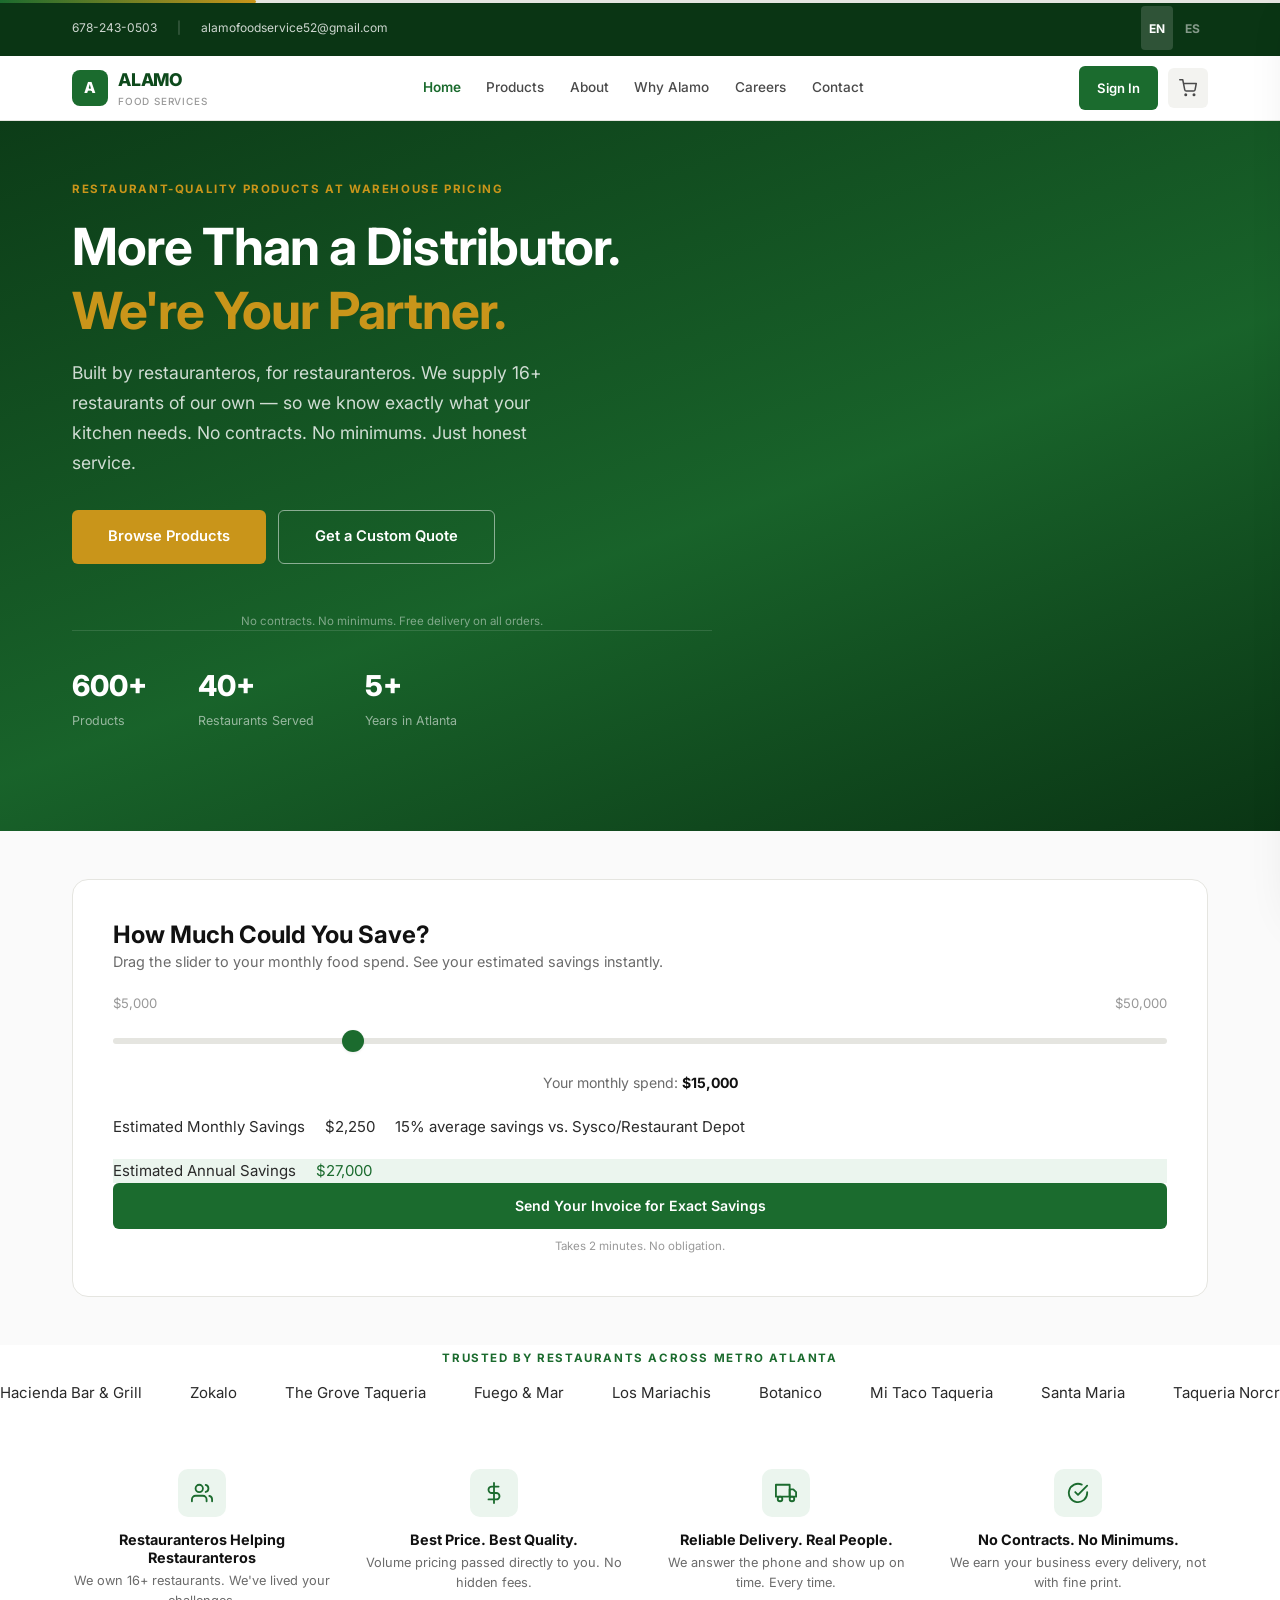
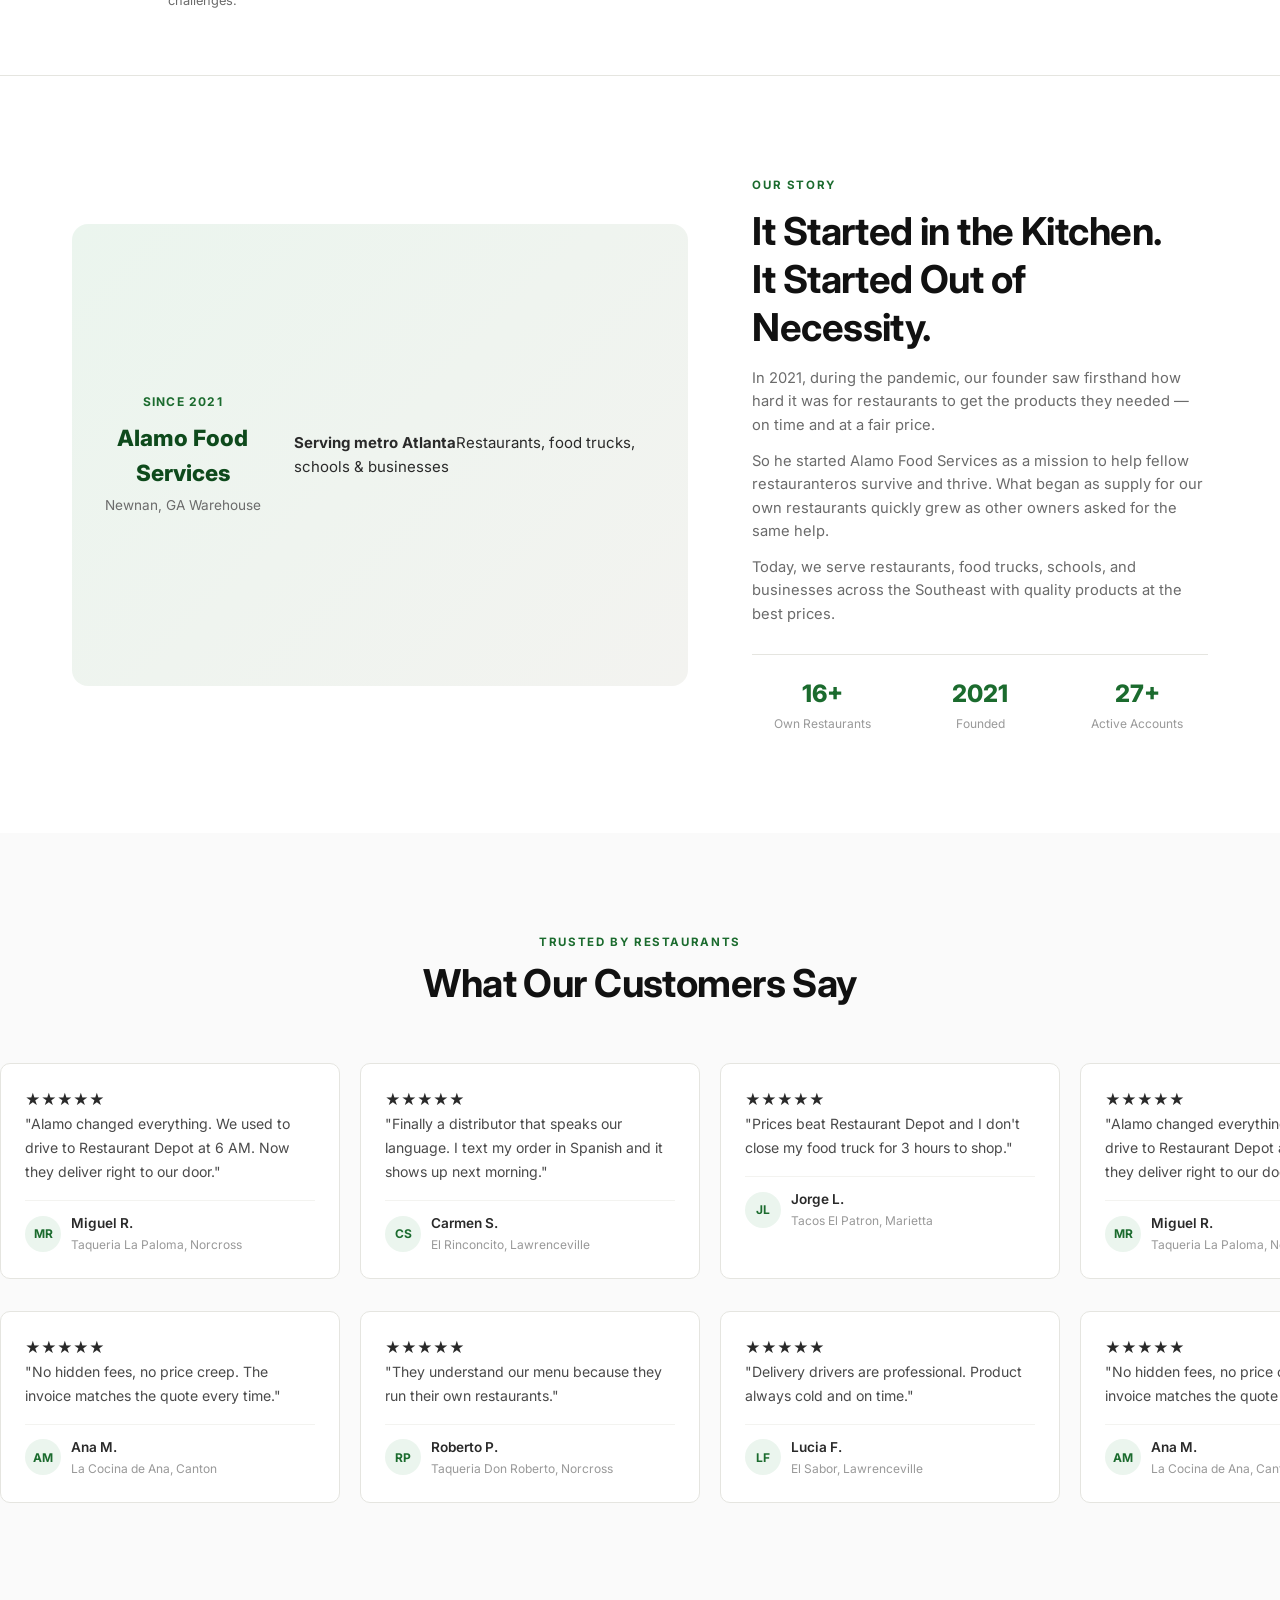
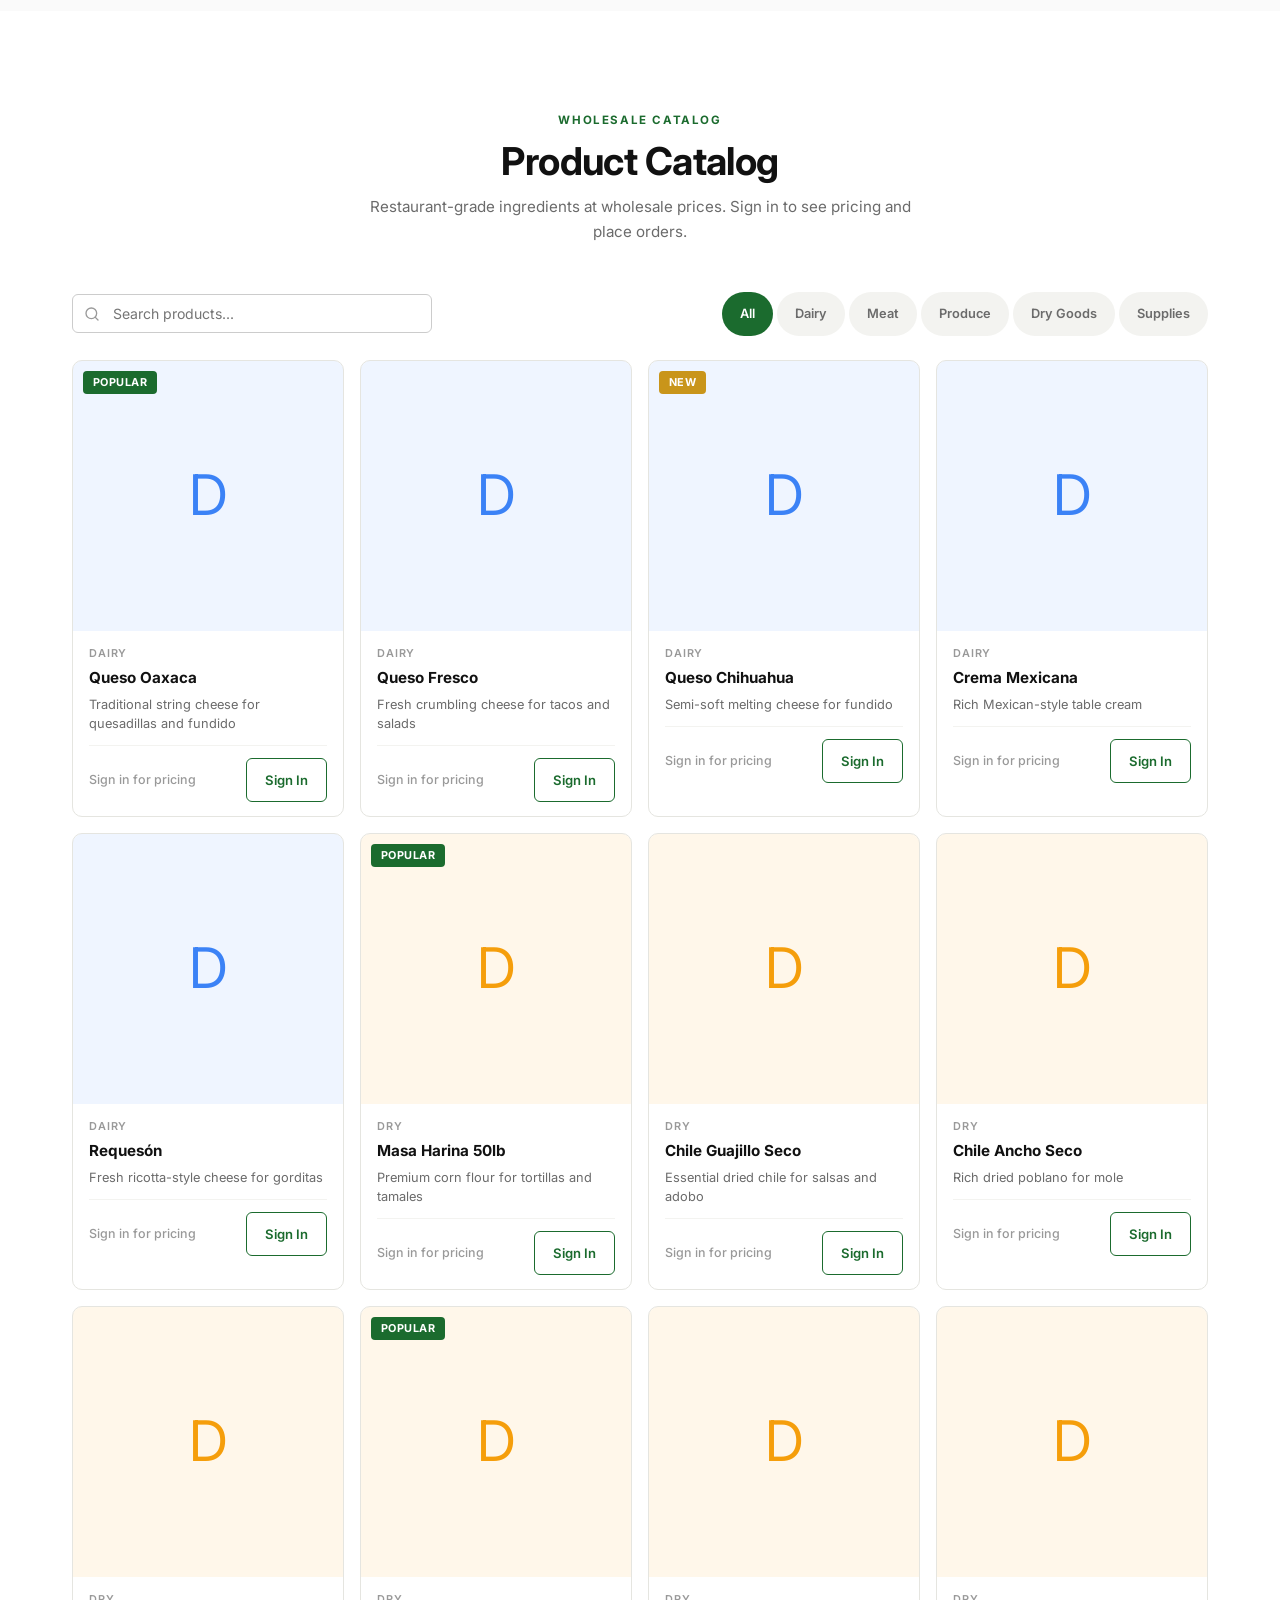
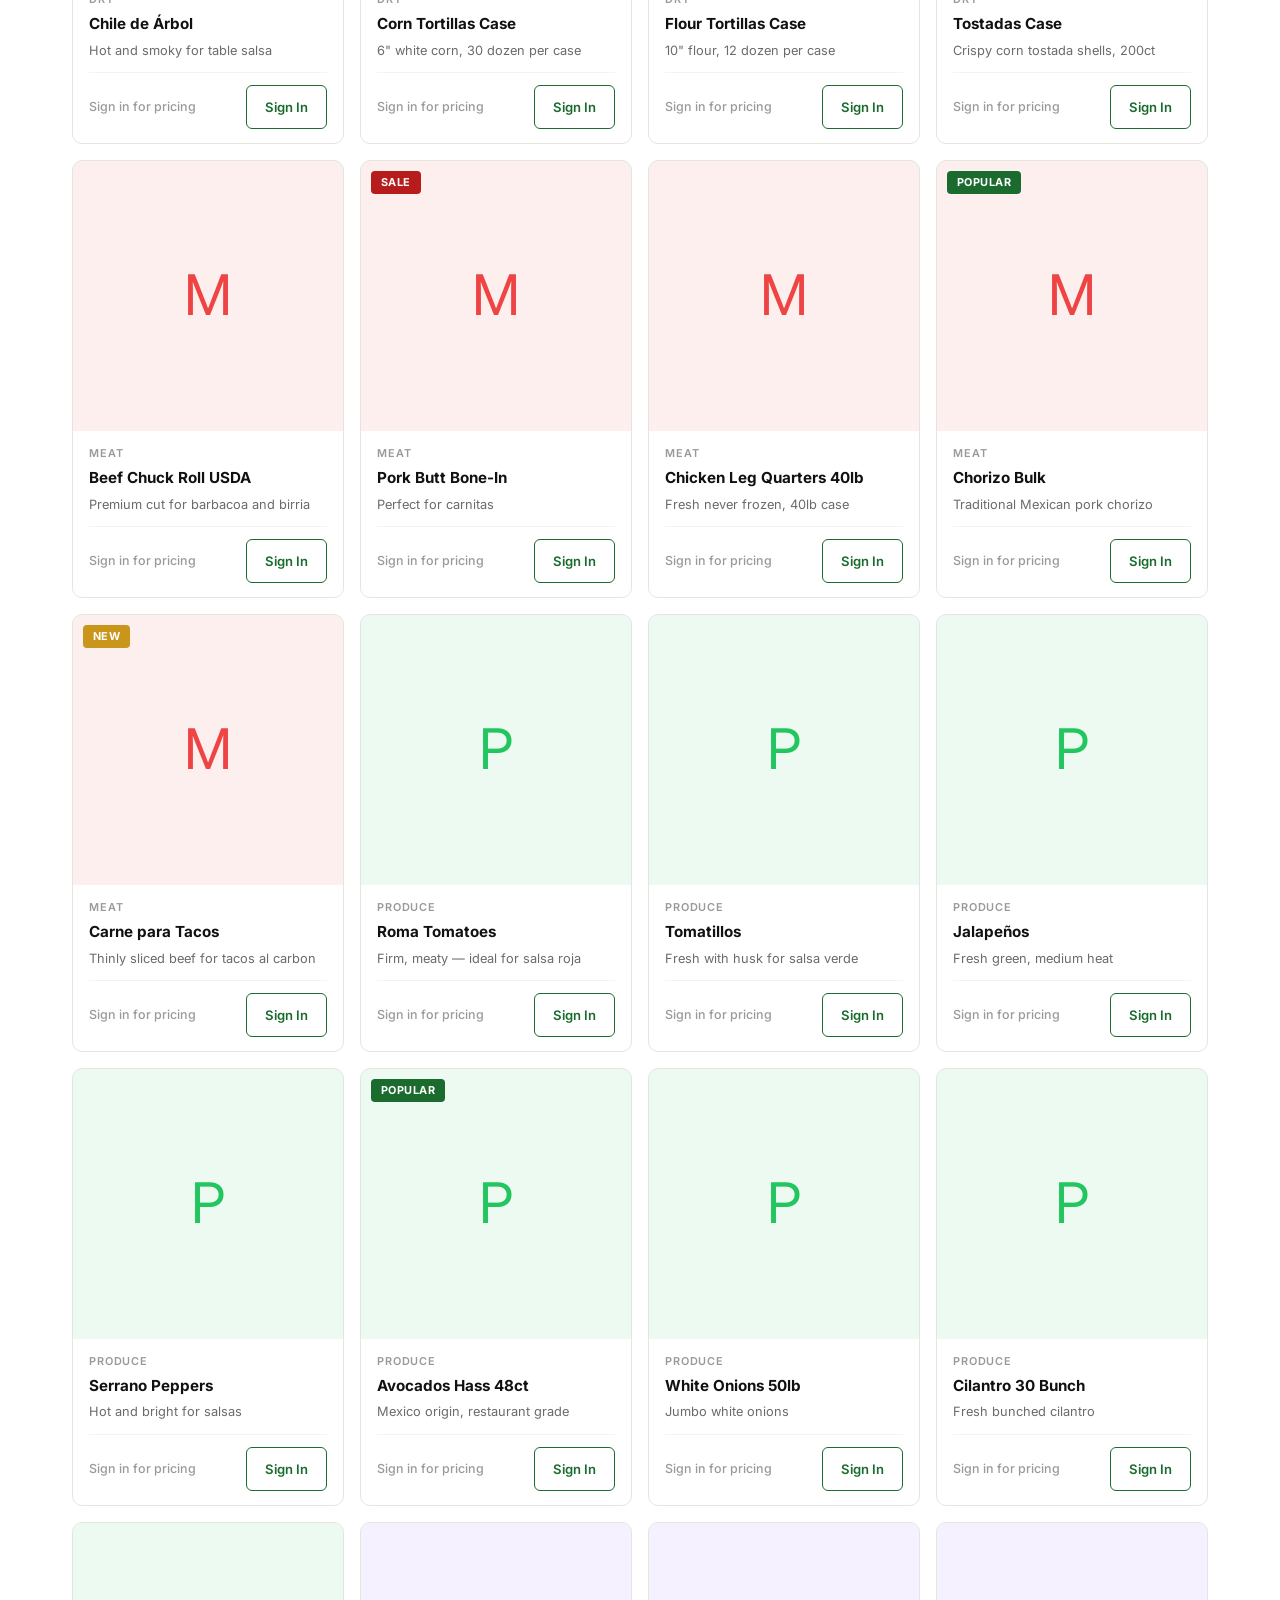
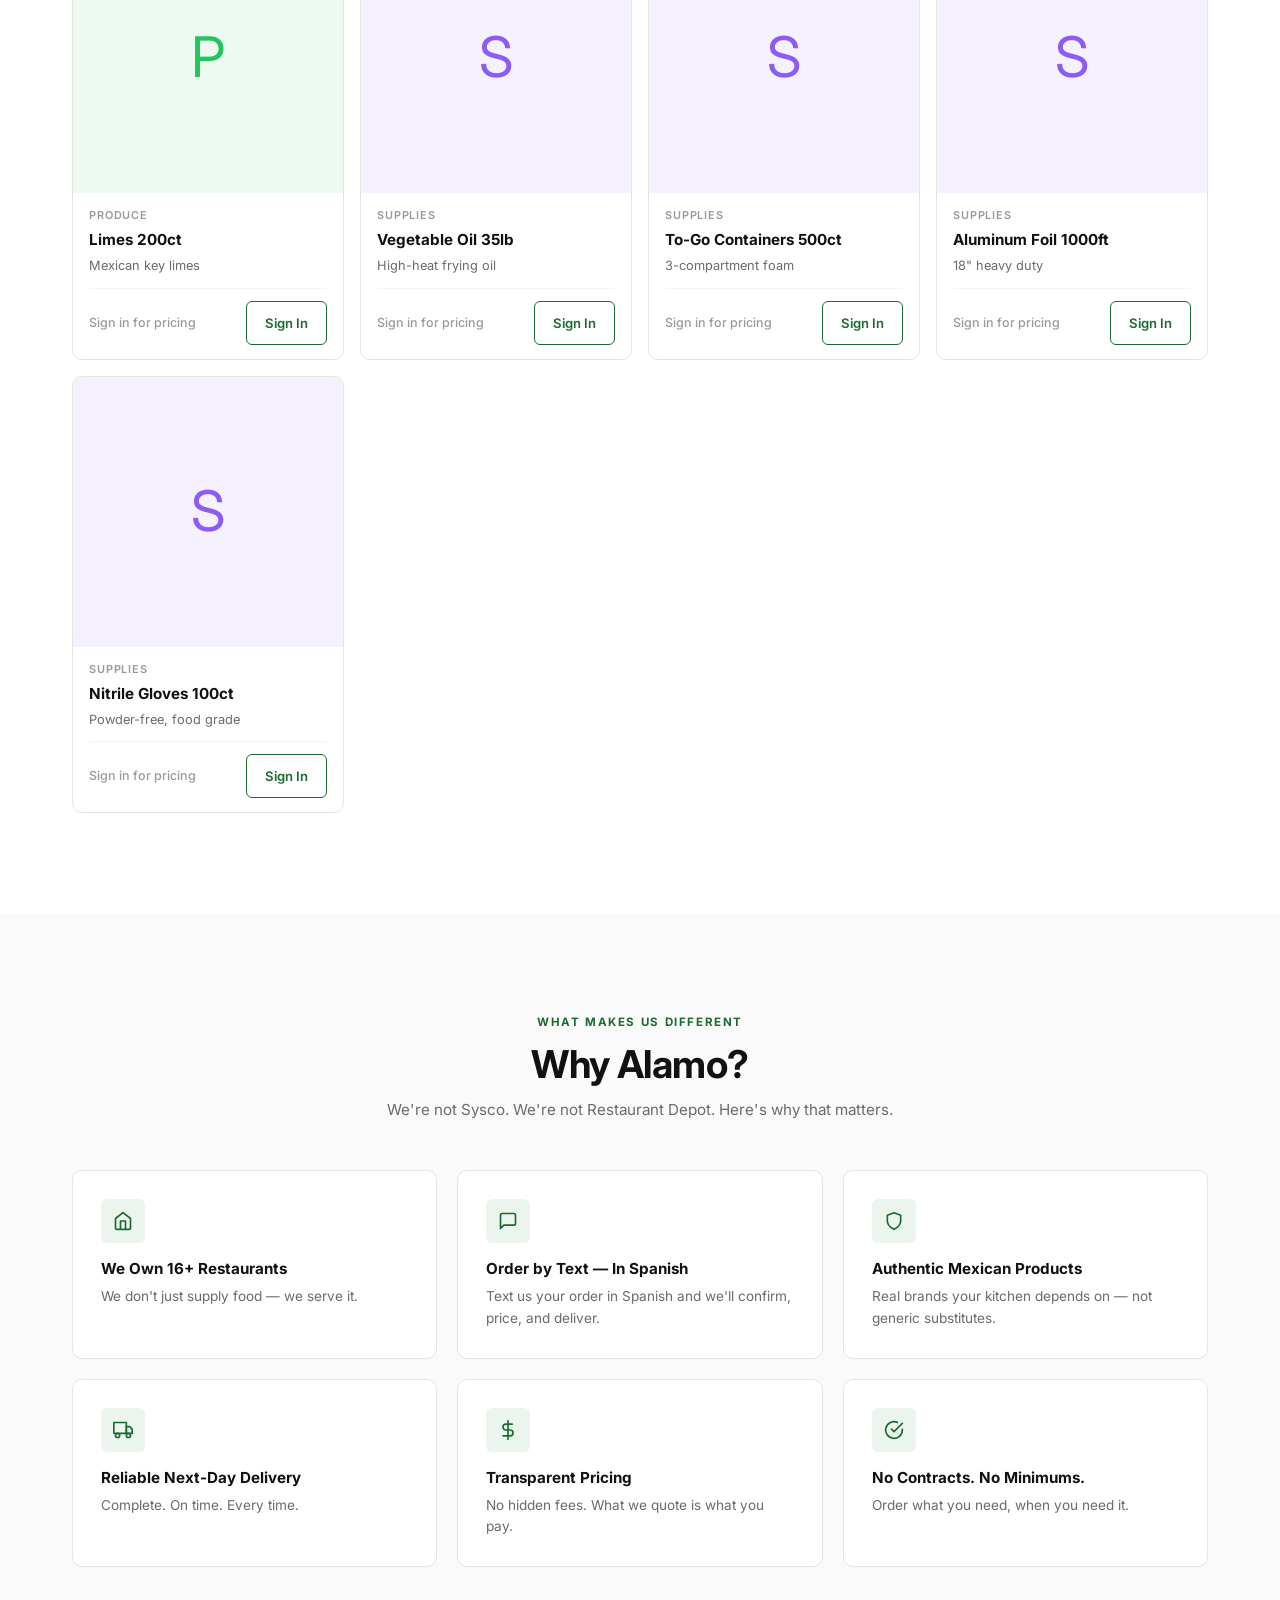
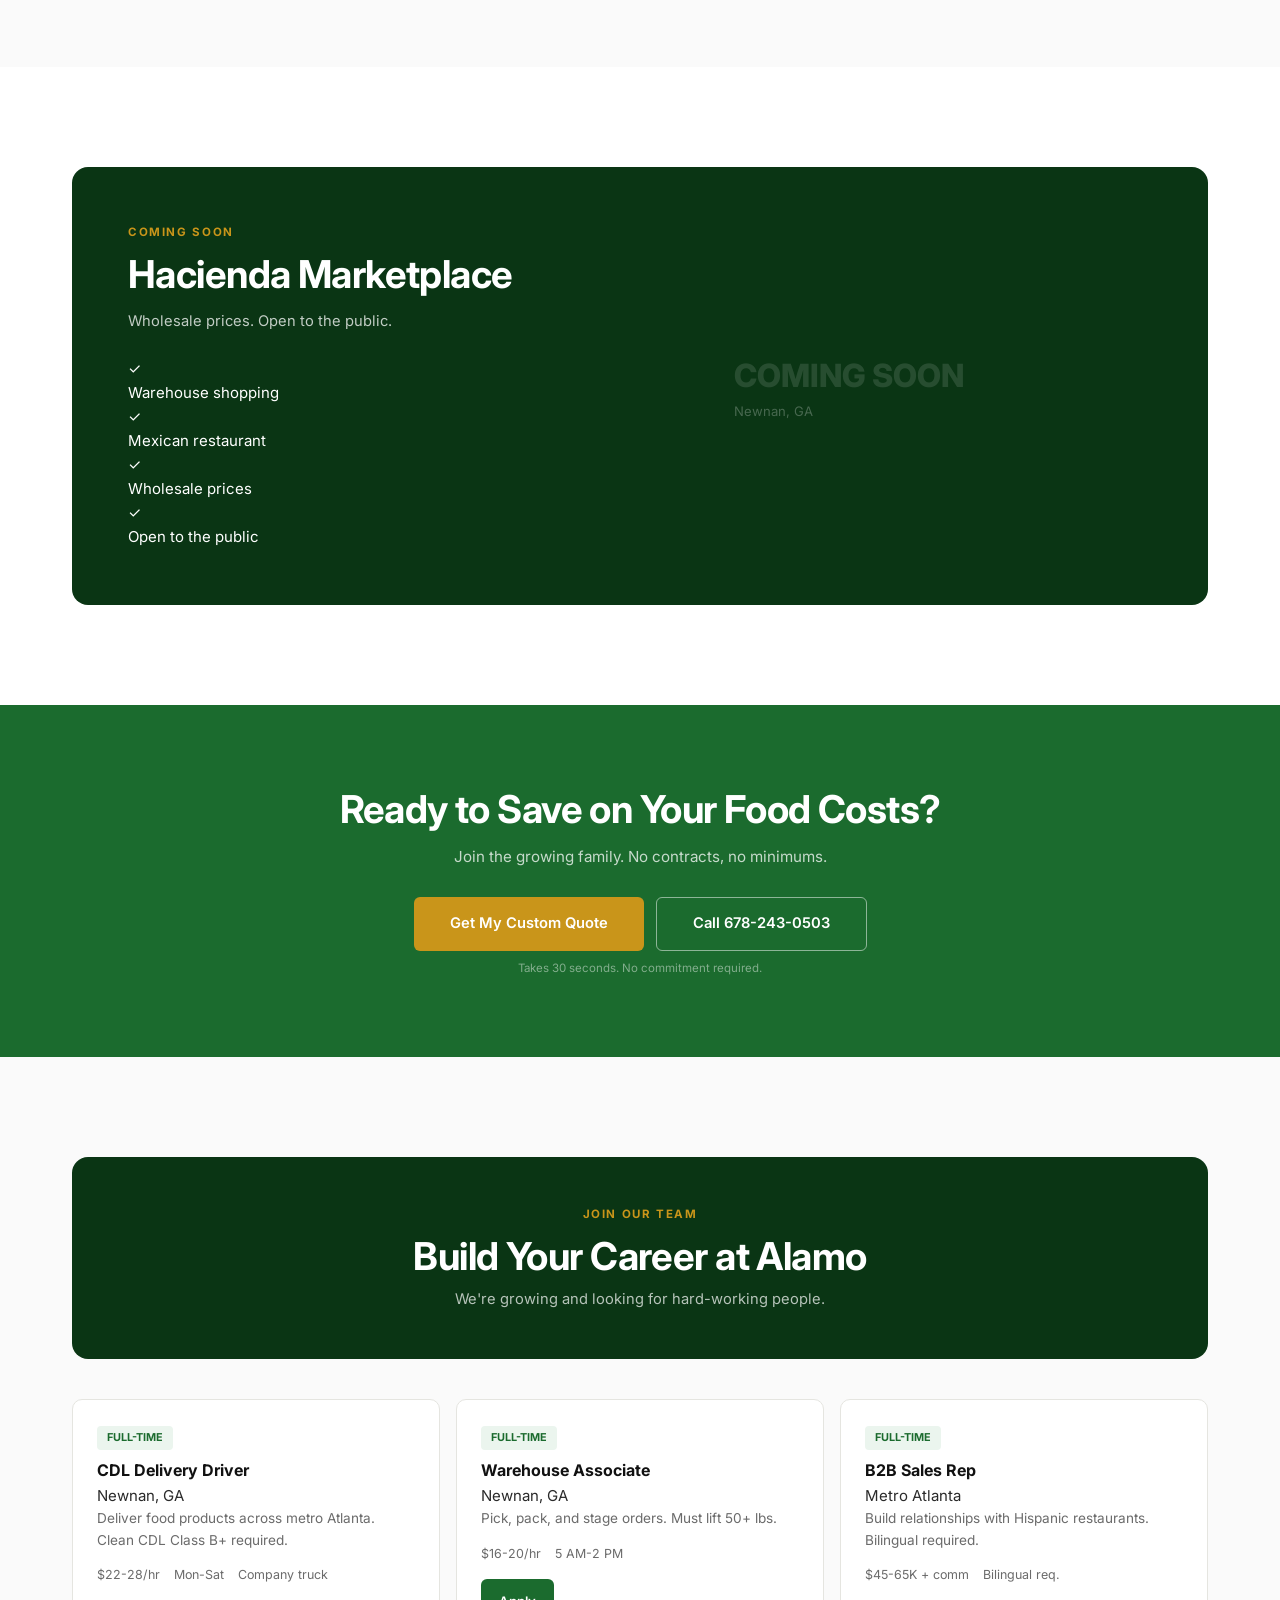
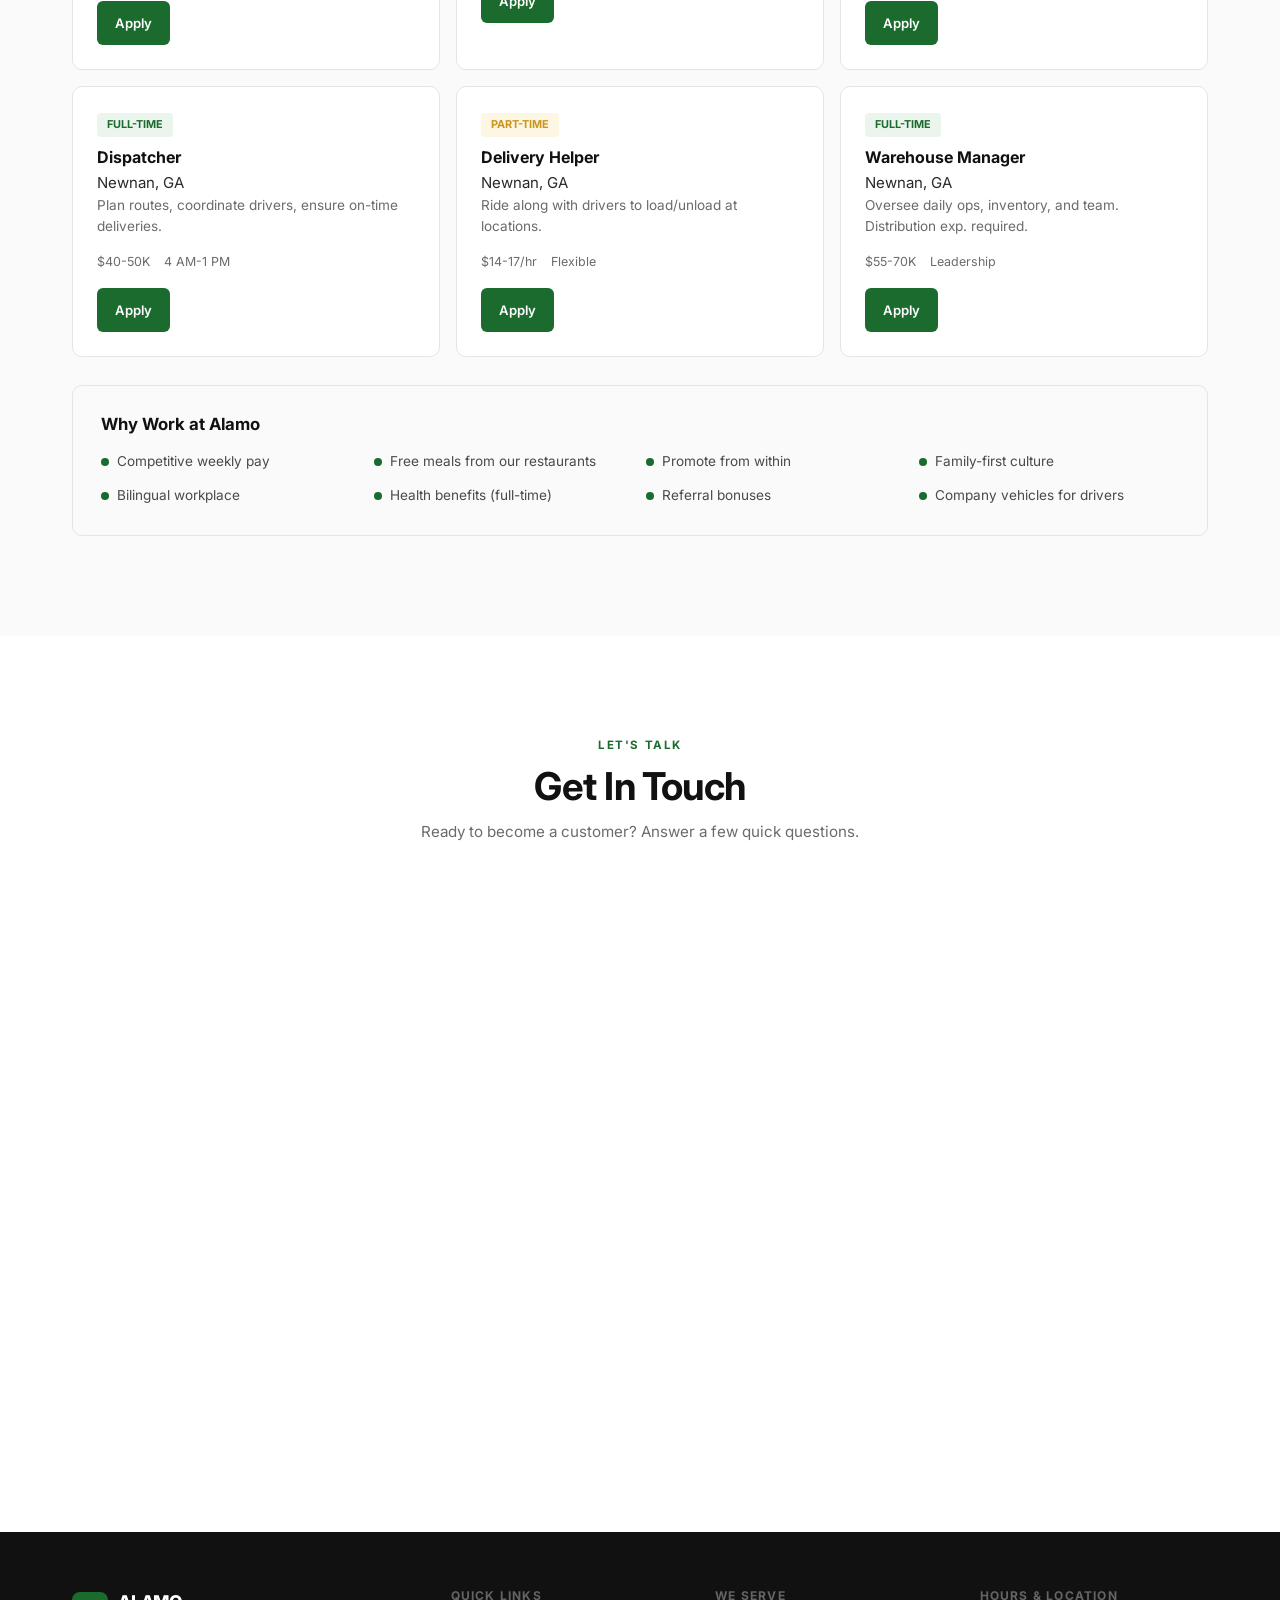
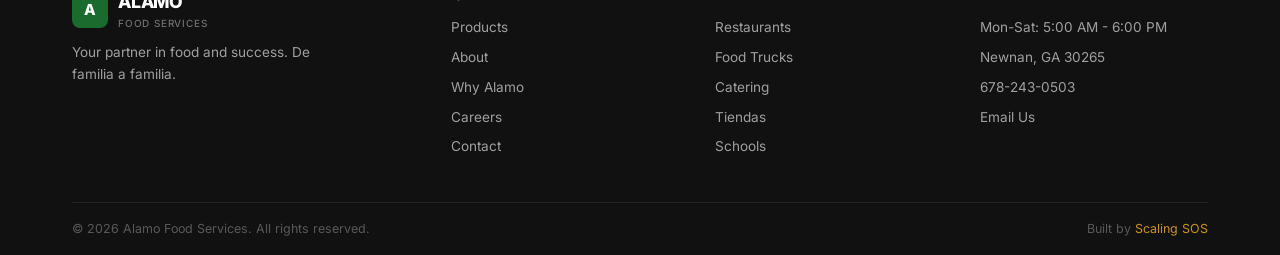
==== commit 1c5e4388: "feat: v4 skill-applied rebuild — 13 conversion optimizations Applied patterns from 6 OpenClaw skills" ====
--- a/index.html
+++ b/index.html
@@ -13,354 +13,213 @@
 
 <!-- ── HEADER ── -->
 <header class="header">
-  <div class="header-top">
-    <div class="container">
-      <div style="display:flex;gap:20px;align-items:center">
-        <a href="tel:6782430503">678-243-0503</a>
-        <span style="opacity:0.3">|</span>
-        <a href="mailto:alamofoodservice52@gmail.com">alamofoodservice52@gmail.com</a>
-      </div>
-      <div class="lang-toggle">
-        <button class="active" data-lang="en" onclick="setLang('en')">EN</button>
-        <button data-lang="es" onclick="setLang('es')">ES</button>
-      </div>
-    </div>
-  </div>
-  <nav class="nav-main">
-    <div class="container">
-      <a href="#" class="logo" onclick="goTo('home');return false">
-        <div class="logo-mark">A</div>
-        <div class="logo-text">ALAMO<small>Food Services</small></div>
-      </a>
-      <div class="nav-links">
-        <a href="#" data-nav="home" class="active" data-i18n="nav.home">Home</a>
-        <a href="#" data-nav="products" data-i18n="nav.products">Products</a>
-        <a href="#" data-nav="about" data-i18n="nav.about">About</a>
-        <a href="#" data-nav="services" data-i18n="nav.services">Why Alamo</a>
-        <a href="#" data-nav="careers" data-i18n="nav.careers">Careers</a>
-        <a href="#" data-nav="contact" data-i18n="nav.contact">Contact</a>
-      </div>
-      <div class="nav-actions">
-        <button class="btn btn-sm btn-primary" data-nav="login" data-i18n="nav.signin">Sign In</button>
-        <button class="cart-btn" onclick="openCart()">
-          <svg viewBox="0 0 24 24" fill="none" stroke="currentColor" stroke-width="2"><circle cx="9" cy="21" r="1"/><circle cx="20" cy="21" r="1"/><path d="M1 1h4l2.68 13.39a2 2 0 0 0 2 1.61h9.72a2 2 0 0 0 2-1.61L23 6H6"/></svg>
-          <span class="count cart-count" style="display:none">0</span>
-        </button>
-        <button class="hamburger" onclick="openMobile()"><span></span><span></span><span></span></button>
-      </div>
-    </div>
-  </nav>
+  <div class="header-top"><div class="container"><div style="display:flex;gap:20px;align-items:center"><a href="tel:6782430503">678-243-0503</a><span style="opacity:0.3">|</span><a href="mailto:alamofoodservice52@gmail.com">alamofoodservice52@gmail.com</a></div><div class="lang-toggle"><button class="active" data-lang="en" onclick="setLang('en')">EN</button><button data-lang="es" onclick="setLang('es')">ES</button></div></div></div>
+  <nav class="nav-main"><div class="container">
+    <a href="#" class="logo" onclick="goTo('home');return false"><div class="logo-mark">A</div><div class="logo-text">ALAMO<small>Food Services</small></div></a>
+    <div class="nav-links"><a href="#" data-nav="home" class="active" data-i18n="nav.home">Home</a><a href="#" data-nav="products" data-i18n="nav.products">Products</a><a href="#" data-nav="about" data-i18n="nav.about">About</a><a href="#" data-nav="services" data-i18n="nav.services">Why Alamo</a><a href="#" data-nav="careers" data-i18n="nav.careers">Careers</a><a href="#" data-nav="contact" data-i18n="nav.contact">Contact</a></div>
+    <div class="nav-actions">
+      <button class="btn btn-sm btn-primary" data-nav="login" data-i18n="nav.signin">Sign In</button>
+      <button class="cart-btn" onclick="openCart()"><svg viewBox="0 0 24 24" fill="none" stroke="currentColor" stroke-width="2"><circle cx="9" cy="21" r="1"/><circle cx="20" cy="21" r="1"/><path d="M1 1h4l2.68 13.39a2 2 0 0 0 2 1.61h9.72a2 2 0 0 0 2-1.61L23 6H6"/></svg><span class="count cart-count" style="display:none">0</span></button>
+      <button class="hamburger" onclick="openMobile()"><span></span><span></span><span></span></button>
+    </div>
+  </div></nav>
 </header>
 
-<!-- ── MOBILE MENU ── -->
+<!-- Mobile Menu -->
 <div id="overlay" class="overlay" onclick="closeCart();closeMobile()"></div>
 <div id="mobile-menu" class="mobile-menu">
   <div class="mm-close"><button onclick="closeMobile()" style="font-size:1.2rem;padding:8px">&#10005;</button></div>
-  <a href="#" data-nav="home" data-i18n="nav.home">Home</a>
-  <a href="#" data-nav="products" data-i18n="nav.products">Products</a>
-  <a href="#" data-nav="about" data-i18n="nav.about">About</a>
-  <a href="#" data-nav="services" data-i18n="nav.services">Why Alamo</a>
-  <a href="#" data-nav="careers" data-i18n="nav.careers">Careers</a>
-  <a href="#" data-nav="contact" data-i18n="nav.contact">Contact</a>
-  <a href="#" data-nav="login" style="color:var(--green);font-weight:700" data-i18n="nav.signin">Sign In</a>
-</div>
-
-<!-- ── CART DRAWER ── -->
+  <a href="#" data-nav="home">Home</a><a href="#" data-nav="products">Products</a><a href="#" data-nav="about">About</a><a href="#" data-nav="services">Why Alamo</a><a href="#" data-nav="careers">Careers</a><a href="#" data-nav="contact">Contact</a><a href="#" data-nav="login" style="color:var(--green);font-weight:700">Sign In</a>
+</div>
+
+<!-- Cart Drawer -->
 <div id="cart-drawer" class="cart-drawer">
-  <div class="cart-header"><h3>Your Order</h3><button onclick="closeCart()" style="font-size:1.1rem">&#10005;</button></div>
-  <div class="cart-body" id="cart-body"><div class="cart-empty"><svg width="48" height="48" viewBox="0 0 24 24" fill="none" stroke="#ccc" stroke-width="1.5"><circle cx="9" cy="21" r="1"/><circle cx="20" cy="21" r="1"/><path d="M1 1h4l2.68 13.39a2 2 0 0 0 2 1.61h9.72a2 2 0 0 0 2-1.61L23 6H6"/></svg><p>Your cart is empty</p></div></div>
+  <div class="cart-header"><h3 data-i18n="cart.title">Your Order</h3><button onclick="closeCart()" style="font-size:1.1rem">&#10005;</button></div>
+  <div class="cart-body" id="cart-body"></div>
   <div class="cart-footer" id="cart-footer" style="display:none">
     <div class="cart-row"><span>Subtotal</span><span id="cart-sub">$0</span></div>
     <div class="cart-row"><span>Delivery</span><span style="color:var(--green);font-weight:600">FREE</span></div>
-    <div class="cart-row total"><span>Estimated Total</span><span id="cart-total">$0</span></div>
+    <div class="cart-row total"><span>Total</span><span id="cart-total">$0</span></div>
     <button class="btn btn-primary btn-block" style="margin-top:14px" onclick="placeOrder()">Place Order</button>
-  </div>
-</div>
-
-<!-- ════════════════════════════════════════════════
+    <span class="assurance">No commitment. Cancel anytime. Free delivery.</span>
+  </div>
+</div>
+
+<!-- Product Modal -->
+<div id="product-modal" class="product-modal" onclick="if(event.target===this)closeProductModal()">
+  <div class="pm-card" id="pm-card"></div>
+</div>
+
+<!-- ════════════════════════════════════════
      MAIN SITE
-     ════════════════════════════════════════════════ -->
+     ════════════════════════════════════════ -->
 <div id="main-site">
 
 <!-- HERO -->
 <section class="hero" id="home">
-  <div class="container">
-    <div class="hero-inner">
-      <div class="kicker kicker-gold"><span data-i18n="hero.kicker" data-i18n="hero.kicker">RESTAURANT-QUALITY PRODUCTS AT WAREHOUSE PRICING</div>
-      <h1 data-i18n="hero.h1">More Than a Distributor.<br><span>We're Your Partner.</span></h1>
-      <p class="hero-desc" data-i18n="hero.desc">Built by restauranteros, for restauranteros. We supply 16+ restaurants of our own — so we know exactly what your kitchen needs. No contracts. No minimums. Just honest service.</p>
-      <div class="hero-ctas">
-        <a href="#products" class="btn btn-gold btn-lg" onclick="goTo('products');return false" data-i18n="hero.cta1">Browse Products</a>
-        <a href="#contact" class="btn btn-outline-white btn-lg" onclick="goTo('contact');return false" data-i18n="hero.cta2" data-i18n="cta.btn1">Become a Customer</a>
+  <div class="container"><div class="hero-inner">
+    <div class="kicker kicker-gold" data-i18n="hero.kicker">RESTAURANT-QUALITY PRODUCTS AT WAREHOUSE PRICING</div>
+    <h1 data-i18n="hero.h1">More Than a Distributor.<br><span>We're Your Partner.</span></h1>
+    <p class="hero-desc" data-i18n="hero.desc">Built by restauranteros, for restauranteros. We supply 16+ restaurants of our own — so we know exactly what your kitchen needs. No contracts. No minimums. Just honest service.</p>
+    <div class="hero-ctas">
+      <a href="#products" class="btn btn-gold btn-lg" onclick="goTo('products');return false" data-i18n="hero.cta1">Browse Products</a>
+      <a href="#contact" class="btn btn-outline-white btn-lg" onclick="goTo('contact');return false" data-i18n="hero.cta2">Get a Custom Quote</a>
+    </div>
+    <span class="assurance assurance-light">No contracts. No minimums. Free delivery on all orders.</span>
+    <div class="hero-stats">
+      <div class="hero-stat"><div class="num count-up" data-target="600">0</div><div class="lbl" data-i18n="hero.s1">Products</div></div>
+      <div class="hero-stat"><div class="num count-up" data-target="40">0</div><div class="lbl" data-i18n="hero.s2">Restaurants Served</div></div>
+      <div class="hero-stat"><div class="num count-up" data-target="5">0</div><div class="lbl" data-i18n="hero.s3">Years in Atlanta</div></div>
+    </div>
+  </div></div>
+</section>
+
+<!-- SAVINGS CALCULATOR -->
+<section class="section-alt" id="savings" style="padding:clamp(32px,5vw,48px) 0">
+  <div class="container">
+    <div class="calc-card">
+      <div class="calc-left">
+        <h3 data-i18n="savings.h3">How Much Could You Save?</h3>
+        <p style="color:var(--gray-500);font-size:0.9rem;margin-bottom:20px" data-i18n="savings.desc">Drag the slider to your monthly food spend. See your estimated savings instantly.</p>
+        <div style="margin-bottom:8px;display:flex;justify-content:space-between;font-size:0.82rem;color:var(--gray-400)"><span>$5,000</span><span>$50,000</span></div>
+        <input type="range" class="calc-slider" min="5000" max="50000" step="1000" value="15000" oninput="updateSavings(this.value)">
+        <div style="text-align:center;margin-top:12px;font-size:0.88rem;color:var(--gray-500)">Your monthly spend: <strong id="calc-spend" style="color:var(--black)">$15,000</strong></div>
       </div>
-      <div class="hero-stats">
-        <div class="hero-stat"><div class="num">600+</div><div class="lbl" data-i18n="hero.s1">Products</div></div>
-        <div class="hero-stat"><div class="num">40+</div><div class="lbl" data-i18n="hero.s2">Restaurants Served</div></div>
-        <div class="hero-stat"><div class="num">5</div><div class="lbl" data-i18n="hero.s3">Years in Atlanta</div></div>
+      <div class="calc-right">
+        <div class="calc-output">
+          <div class="calc-output-label">Estimated Monthly Savings</div>
+          <div class="calc-output-value" id="calc-savings">$2,250</div>
+          <div class="calc-output-sub">15% average savings vs. Sysco/Restaurant Depot</div>
+        </div>
+        <div class="calc-output" style="background:var(--green-light)">
+          <div class="calc-output-label">Estimated Annual Savings</div>
+          <div class="calc-output-value" id="calc-annual" style="color:var(--green)">$27,000</div>
+        </div>
+        <a href="mailto:alamofoodservice52@gmail.com?subject=Invoice%20Comparison" class="btn btn-primary btn-block">Send Your Invoice for Exact Savings</a>
+        <span class="assurance">Takes 2 minutes. No obligation.</span>
       </div>
     </div>
   </div>
 </section>
 
-<!-- SAVINGS BANNER (right under hero) -->
-<div class="savings-banner">
-  <div class="container">
-    <div class="savings-inner">
-      <div class="savings-text" data-i18n="savings.text"><span>How much could you save?</span> Send us your current invoice — we'll show you the difference.</div>
-      <div class="savings-actions">
-        <a href="mailto:alamofoodservice52@gmail.com?subject=Invoice%20Comparison" class="btn btn-sm btn-primary" data-i18n="savings.cta1">Send Your Invoice</a>
-        <a href="tel:6782430503" class="btn btn-sm btn-outline" data-i18n="savings.cta2">Call for Price Match</a>
-      </div>
-    </div>
-  </div>
+<!-- LOGO TICKER -->
+<div class="ticker-section">
+  <div class="container" style="text-align:center;margin-bottom:12px"><span class="kicker" data-i18n="ticker.kicker">Trusted by Restaurants Across Metro Atlanta</span></div>
+  <div class="ticker-wrap"><div class="ticker-track" id="ticker-track"></div></div>
 </div>
 
 <!-- VALUE STRIP -->
-<div class="value-strip">
-  <div class="container">
-    <div class="value-grid">
-      <div class="value-item reveal">
-        <div class="v-icon"><svg viewBox="0 0 24 24" fill="none" stroke="currentColor" stroke-width="2"><path d="M17 21v-2a4 4 0 0 0-4-4H5a4 4 0 0 0-4 4v2"/><circle cx="9" cy="7" r="4"/><path d="M23 21v-2a4 4 0 0 0-3-3.87"/><path d="M16 3.13a4 4 0 0 1 0 7.75"/></svg></div>
-        <h4 data-i18n="v1.h">Restauranteros Helping Restauranteros</h4>
-        <p data-i18n="v1.p">We own 16+ restaurants. We've lived your challenges.</p>
-      </div>
-      <div class="value-item reveal">
-        <div class="v-icon"><svg viewBox="0 0 24 24" fill="none" stroke="currentColor" stroke-width="2"><path d="M12 1v22M17 5H9.5a3.5 3.5 0 0 0 0 7h5a3.5 3.5 0 0 1 0 7H6"/></svg></div>
-        <h4 data-i18n="v2.h">Best Price. Best Quality.</h4>
-        <p data-i18n="v2.p">Volume pricing passed directly to you. No hidden fees.</p>
-      </div>
-      <div class="value-item reveal">
-        <div class="v-icon"><svg viewBox="0 0 24 24" fill="none" stroke="currentColor" stroke-width="2"><rect x="1" y="3" width="15" height="13"/><polygon points="16 8 20 8 23 11 23 16 16 16 16 8"/><circle cx="5.5" cy="18.5" r="2.5"/><circle cx="18.5" cy="18.5" r="2.5"/></svg></div>
-        <h4 data-i18n="v3.h">Reliable Delivery. Real People.</h4>
-        <p data-i18n="v3.p">We answer the phone and show up on time. Every time.</p>
-      </div>
-      <div class="value-item reveal">
-        <div class="v-icon"><svg viewBox="0 0 24 24" fill="none" stroke="currentColor" stroke-width="2"><path d="M22 11.08V12a10 10 0 1 1-5.93-9.14"/><polyline points="22 4 12 14.01 9 11.01"/></svg></div>
-        <h4 data-i18n="v4.h">No Contracts. No Minimums.</h4>
-        <p data-i18n="v4.p">We earn your business every delivery, not with fine print.</p>
-      </div>
-    </div>
-  </div>
-</div>
-
-<!-- ABOUT -->
+<div class="section" id="values" style="padding:clamp(40px,6vw,64px) 0;border-bottom:1px solid var(--gray-200)">
+  <div class="container"><div class="value-grid">
+    <div class="value-item reveal"><div class="v-icon"><svg viewBox="0 0 24 24" fill="none" stroke="currentColor" stroke-width="2"><path d="M17 21v-2a4 4 0 0 0-4-4H5a4 4 0 0 0-4 4v2"/><circle cx="9" cy="7" r="4"/><path d="M23 21v-2a4 4 0 0 0-3-3.87"/><path d="M16 3.13a4 4 0 0 1 0 7.75"/></svg></div><h4 data-i18n="v1.h">Restauranteros Helping Restauranteros</h4><p data-i18n="v1.p">We own 16+ restaurants. We've lived your challenges.</p></div>
+    <div class="value-item reveal"><div class="v-icon"><svg viewBox="0 0 24 24" fill="none" stroke="currentColor" stroke-width="2"><path d="M12 1v22M17 5H9.5a3.5 3.5 0 0 0 0 7h5a3.5 3.5 0 0 1 0 7H6"/></svg></div><h4 data-i18n="v2.h">Best Price. Best Quality.</h4><p data-i18n="v2.p">Volume pricing passed directly to you. No hidden fees.</p></div>
+    <div class="value-item reveal"><div class="v-icon"><svg viewBox="0 0 24 24" fill="none" stroke="currentColor" stroke-width="2"><rect x="1" y="3" width="15" height="13"/><polygon points="16 8 20 8 23 11 23 16 16 16 16 8"/><circle cx="5.5" cy="18.5" r="2.5"/><circle cx="18.5" cy="18.5" r="2.5"/></svg></div><h4 data-i18n="v3.h">Reliable Delivery. Real People.</h4><p data-i18n="v3.p">We answer the phone and show up on time. Every time.</p></div>
+    <div class="value-item reveal"><div class="v-icon"><svg viewBox="0 0 24 24" fill="none" stroke="currentColor" stroke-width="2"><path d="M22 11.08V12a10 10 0 1 1-5.93-9.14"/><polyline points="22 4 12 14.01 9 11.01"/></svg></div><h4 data-i18n="v4.h">No Contracts. No Minimums.</h4><p data-i18n="v4.p">We earn your business every delivery, not with fine print.</p></div>
+  </div></div>
+</div>
+
+<!-- ABOUT (asymmetrical) -->
 <section class="section" id="about">
-  <div class="container">
-    <div class="about-grid">
-      <div class="about-visual reveal" style="background:linear-gradient(135deg,var(--green-light) 0%,var(--gray-100) 100%)">
-        <div style="text-align:center;padding:20px">
-          <div style="font-size:0.75rem;font-weight:700;letter-spacing:0.1em;text-transform:uppercase;color:var(--green);margin-bottom:8px">Since 2021</div>
-          <div style="font-size:1.4rem;font-weight:800;color:var(--green-dark)">Alamo Food Services</div>
-          <div style="font-size:0.85rem;color:var(--gray-500);margin-top:4px">Newnan, GA Warehouse</div>
-        </div>
-        <div class="overlay-text"><strong>Serving metro Atlanta</strong>Restaurants, food trucks, schools &amp; businesses</div>
-      </div>
-      <div class="about-content reveal">
-        <div class="kicker" data-i18n="about.kicker">Our Story</div>
-        <h2 data-i18n="about.h2">It Started in the Kitchen.<br>It Started Out of Necessity.</h2>
-        <p>In 2021, during the pandemic, our founder saw firsthand how hard it was for restaurants to get the products they needed — on time and at a fair price.</p>
-        <p>So he started Alamo Food Services as a mission to help fellow restauranteros survive and thrive. What began as supply for our own restaurants quickly grew as other owners asked for the same help.</p>
-        <p>Today, we serve restaurants, food trucks, schools, and businesses across the Southeast with quality products at the best prices.</p>
-        <div class="about-metrics">
-          <div class="about-metric"><div class="num">16+</div><div class="lbl">Own Restaurants</div></div>
-          <div class="about-metric"><div class="num">2021</div><div class="lbl">Founded</div></div>
-          <div class="about-metric"><div class="num">27+</div><div class="lbl">Active Accounts</div></div>
-        </div>
-      </div>
-    </div>
-  </div>
-</section>
-
-<!-- PRODUCTS -->
-<section class="section section-alt" id="products">
-  <div class="container">
-    <div class="section-header reveal">
-      <div class="kicker" data-i18n="catalog.kicker">Wholesale Catalog</div>
-      <h2 data-i18n="catalog.h2">Product Catalog</h2>
-      <p data-i18n="catalog.p">Restaurant-grade ingredients at wholesale prices. Sign in to see pricing and place orders.</p>
-    </div>
+  <div class="container"><div class="about-grid">
+    <div class="about-visual reveal" style="background:linear-gradient(135deg,var(--green-light),var(--gray-100))">
+      <div style="text-align:center;padding:20px"><div style="font-size:0.75rem;font-weight:700;letter-spacing:0.1em;text-transform:uppercase;color:var(--green);margin-bottom:8px">Since 2021</div><div style="font-size:1.4rem;font-weight:800;color:var(--green-dark)">Alamo Food Services</div><div style="font-size:0.85rem;color:var(--gray-500);margin-top:4px">Newnan, GA Warehouse</div></div>
+      <div class="about-overlay"><strong>Serving metro Atlanta</strong>Restaurants, food trucks, schools &amp; businesses</div>
+    </div>
+    <div class="about-content reveal">
+      <div class="kicker" data-i18n="about.kicker">Our Story</div>
+      <h2 data-i18n="about.h2">It Started in the Kitchen.<br>It Started Out of Necessity.</h2>
+      <p data-i18n="about.p1">In 2021, during the pandemic, our founder saw firsthand how hard it was for restaurants to get the products they needed — on time and at a fair price.</p>
+      <p data-i18n="about.p2">So he started Alamo Food Services as a mission to help fellow restauranteros survive and thrive. What began as supply for our own restaurants quickly grew as other owners asked for the same help.</p>
+      <p data-i18n="about.p3">Today, we serve restaurants, food trucks, schools, and businesses across the Southeast with quality products at the best prices.</p>
+      <div class="about-metrics"><div class="about-metric"><div class="num">16+</div><div class="lbl">Own Restaurants</div></div><div class="about-metric"><div class="num">2021</div><div class="lbl">Founded</div></div><div class="about-metric"><div class="num">27+</div><div class="lbl">Active Accounts</div></div></div>
+    </div>
+  </div></div>
+</section>
+
+<!-- TESTIMONIALS (bidirectional scroll — BEFORE products per conversion architecture) -->
+<section class="section section-alt" id="testimonials">
+  <div class="container"><div class="section-header reveal"><div class="kicker" data-i18n="test.kicker">Trusted by Restaurants</div><h2 data-i18n="test.h2">What Our Customers Say</h2></div></div>
+  <div class="t-scroll-wrap">
+    <div class="t-row t-row--left" id="t-row-1"></div>
+    <div class="t-row t-row--right" id="t-row-2"></div>
+  </div>
+</section>
+
+<!-- PRODUCTS (after testimonials — trust before desire) -->
+<section class="section" id="products">
+  <div class="container">
+    <div class="section-header reveal"><div class="kicker" data-i18n="catalog.kicker">Wholesale Catalog</div><h2 data-i18n="catalog.h2">Product Catalog</h2><p data-i18n="catalog.p">Restaurant-grade ingredients at wholesale prices. Sign in to see pricing and place orders.</p></div>
     <div class="catalog-toolbar">
-      <div class="catalog-search">
-        <svg viewBox="0 0 24 24" stroke-width="2"><circle cx="11" cy="11" r="8"/><line x1="21" y1="21" x2="16.65" y2="16.65"/></svg>
-        <input type="text" placeholder="Search products..." data-i18n-ph="catalog.search" oninput="searchProducts(this.value)">
-      </div>
-      <div class="catalog-tabs">
-        <button class="catalog-tab active" data-cat="all" onclick="filterCat('all')">All</button>
-        <button class="catalog-tab" data-cat="dairy" onclick="filterCat('dairy')">Dairy & Cheese</button>
-        <button class="catalog-tab" data-cat="meat" onclick="filterCat('meat')">Meat & Protein</button>
-        <button class="catalog-tab" data-cat="produce" onclick="filterCat('produce')">Fresh Produce</button>
-        <button class="catalog-tab" data-cat="dry" onclick="filterCat('dry')">Dry Goods</button>
-        <button class="catalog-tab" data-cat="supplies" onclick="filterCat('supplies')">Supplies</button>
-      </div>
+      <div class="catalog-search"><svg viewBox="0 0 24 24" fill="none" stroke="currentColor" stroke-width="2"><circle cx="11" cy="11" r="8"/><line x1="21" y1="21" x2="16.65" y2="16.65"/></svg><input type="text" placeholder="Search products..." data-i18n-ph="catalog.search" oninput="searchProducts(this.value)"></div>
+      <div class="catalog-tabs"><button class="catalog-tab active" data-cat="all" onclick="filterCat('all')" data-i18n="catalog.all">All</button><button class="catalog-tab" data-cat="dairy" onclick="filterCat('dairy')" data-i18n="catalog.dairy">Dairy</button><button class="catalog-tab" data-cat="meat" onclick="filterCat('meat')" data-i18n="catalog.meat">Meat</button><button class="catalog-tab" data-cat="produce" onclick="filterCat('produce')" data-i18n="catalog.produce">Produce</button><button class="catalog-tab" data-cat="dry" onclick="filterCat('dry')" data-i18n="catalog.dry">Dry Goods</button><button class="catalog-tab" data-cat="supplies" onclick="filterCat('supplies')" data-i18n="catalog.supplies">Supplies</button></div>
     </div>
     <div class="products-grid" id="products-grid"></div>
   </div>
 </section>
 
 <!-- SERVICES -->
-<section class="section" id="services">
-  <div class="container">
-    <div class="section-header reveal">
-      <div class="kicker" data-i18n="services.kicker">What Makes Us Different</div>
-      <h2 data-i18n="services.h2">Why Alamo?</h2>
-      <p>We're not Sysco. We're not Restaurant Depot. Here's why that matters.</p>
-    </div>
+<section class="section section-alt" id="services">
+  <div class="container">
+    <div class="section-header reveal"><div class="kicker" data-i18n="services.kicker">What Makes Us Different</div><h2 data-i18n="services.h2">Why Alamo?</h2><p data-i18n="services.p">We're not Sysco. We're not Restaurant Depot. Here's why that matters.</p></div>
     <div class="services-grid">
-      <div class="service-card reveal">
-        <div class="s-icon"><svg viewBox="0 0 24 24" fill="none" stroke="currentColor" stroke-width="2"><path d="M3 9l9-7 9 7v11a2 2 0 0 1-2 2H5a2 2 0 0 1-2-2z"/><polyline points="9 22 9 12 15 12 15 22"/></svg></div>
-        <h4>We Own 16+ Restaurants</h4>
-        <p>We don't just supply food — we serve it. We know exactly what your kitchen needs because we run ours every day.</p>
-      </div>
-      <div class="service-card reveal">
-        <div class="s-icon"><svg viewBox="0 0 24 24" fill="none" stroke="currentColor" stroke-width="2"><path d="M21 15a2 2 0 0 1-2 2H7l-4 4V5a2 2 0 0 1 2-2h14a2 2 0 0 1 2 2z"/></svg></div>
-        <h4>Order by Text — In Spanish</h4>
-        <p>Text us your order in Spanish and we'll confirm, price, and deliver. No portal required, no language barrier.</p>
-      </div>
-      <div class="service-card reveal">
-        <div class="s-icon"><svg viewBox="0 0 24 24" fill="none" stroke="currentColor" stroke-width="2"><path d="M12 22s8-4 8-10V5l-8-3-8 3v7c0 6 8 10 8 10z"/></svg></div>
-        <h4>Authentic Mexican Products</h4>
-        <p>The real brands and ingredients your kitchen depends on — from dried chiles to fresh queso oaxaca. Not generic substitutes.</p>
-      </div>
-      <div class="service-card reveal">
-        <div class="s-icon"><svg viewBox="0 0 24 24"><rect x="1" y="3" width="15" height="13"/><polygon points="16 8 20 8 23 11 23 16 16 16 16 8"/><circle cx="5.5" cy="18.5" r="2.5"/><circle cx="18.5" cy="18.5" r="2.5"/></svg></div>
-        <h4>Reliable Next-Day Delivery</h4>
-        <p>Complete. On time. Every time. No shorts, no substitutions without calling you first.</p>
-      </div>
-      <div class="service-card reveal">
-        <div class="s-icon"><svg viewBox="0 0 24 24"><line x1="12" y1="1" x2="12" y2="23"/><path d="M17 5H9.5a3.5 3.5 0 0 0 0 7h5a3.5 3.5 0 0 1 0 7H6"/></svg></div>
-        <h4>Transparent Pricing</h4>
-        <p>No hidden fees. No price creep. No surprises on your invoice. What we quote is what you pay.</p>
-      </div>
-      <div class="service-card reveal">
-        <div class="s-icon"><svg viewBox="0 0 24 24" fill="none" stroke="currentColor" stroke-width="2"><path d="M22 11.08V12a10 10 0 1 1-5.93-9.14"/><polyline points="22 4 12 14.01 9 11.01"/></svg></div>
-        <h4>No Contracts. No Minimums.</h4>
-        <p>Order what you need, when you need it. We earn your business every delivery — not with a contract.</p>
-      </div>
+      <div class="service-card reveal"><div class="s-icon"><svg viewBox="0 0 24 24" fill="none" stroke="currentColor" stroke-width="2"><path d="M3 9l9-7 9 7v11a2 2 0 0 1-2 2H5a2 2 0 0 1-2-2z"/><polyline points="9 22 9 12 15 12 15 22"/></svg></div><h4 data-i18n="s1.h">We Own 16+ Restaurants</h4><p data-i18n="s1.p">We don't just supply food — we serve it.</p></div>
+      <div class="service-card reveal"><div class="s-icon"><svg viewBox="0 0 24 24" fill="none" stroke="currentColor" stroke-width="2"><path d="M21 15a2 2 0 0 1-2 2H7l-4 4V5a2 2 0 0 1 2-2h14a2 2 0 0 1 2 2z"/></svg></div><h4 data-i18n="s2.h">Order by Text — In Spanish</h4><p data-i18n="s2.p">Text us your order in Spanish and we'll confirm, price, and deliver.</p></div>
+      <div class="service-card reveal"><div class="s-icon"><svg viewBox="0 0 24 24" fill="none" stroke="currentColor" stroke-width="2"><path d="M12 22s8-4 8-10V5l-8-3-8 3v7c0 6 8 10 8 10z"/></svg></div><h4 data-i18n="s3.h">Authentic Mexican Products</h4><p data-i18n="s3.p">Real brands your kitchen depends on — not generic substitutes.</p></div>
+      <div class="service-card reveal"><div class="s-icon"><svg viewBox="0 0 24 24" fill="none" stroke="currentColor" stroke-width="2"><rect x="1" y="3" width="15" height="13"/><polygon points="16 8 20 8 23 11 23 16 16 16 16 8"/><circle cx="5.5" cy="18.5" r="2.5"/><circle cx="18.5" cy="18.5" r="2.5"/></svg></div><h4 data-i18n="s4.h">Reliable Next-Day Delivery</h4><p data-i18n="s4.p">Complete. On time. Every time.</p></div>
+      <div class="service-card reveal"><div class="s-icon"><svg viewBox="0 0 24 24" fill="none" stroke="currentColor" stroke-width="2"><line x1="12" y1="1" x2="12" y2="23"/><path d="M17 5H9.5a3.5 3.5 0 0 0 0 7h5a3.5 3.5 0 0 1 0 7H6"/></svg></div><h4 data-i18n="s5.h">Transparent Pricing</h4><p data-i18n="s5.p">No hidden fees. What we quote is what you pay.</p></div>
+      <div class="service-card reveal"><div class="s-icon"><svg viewBox="0 0 24 24" fill="none" stroke="currentColor" stroke-width="2"><path d="M22 11.08V12a10 10 0 1 1-5.93-9.14"/><polyline points="22 4 12 14.01 9 11.01"/></svg></div><h4 data-i18n="s6.h">No Contracts. No Minimums.</h4><p data-i18n="s6.p">Order what you need, when you need it.</p></div>
     </div>
   </div>
 </section>
 
 <!-- MARKETPLACE -->
-<section class="section section-alt">
-  <div class="container">
-    <div class="marketplace-card reveal">
-      <div>
-        <div class="kicker kicker-gold">Coming Soon</div>
-        <h2>Hacienda Marketplace</h2>
-        <p>Wholesale prices. Open to the public. A one-stop shop for families, restaurants, and businesses — with a Mexican restaurant on-site.</p>
-        <div class="marketplace-checks">
-          <div class="check-item"><div class="check-icon">&#10003;</div>Warehouse shopping</div>
-          <div class="check-item"><div class="check-icon">&#10003;</div>Mexican restaurant</div>
-          <div class="check-item"><div class="check-icon">&#10003;</div>Wholesale prices</div>
-          <div class="check-item"><div class="check-icon">&#10003;</div>Open to the public</div>
-        </div>
-      </div>
-      <div class="marketplace-visual" style="flex-direction:column;gap:8px">
-        <div style="font-size:2rem;font-weight:800;color:rgba(255,255,255,0.15)">COMING SOON</div>
-        <div style="font-size:0.82rem;color:rgba(255,255,255,0.3)">Newnan, GA</div>
-      </div>
-    </div>
-  </div>
-</section>
-
-<!-- TESTIMONIALS -->
 <section class="section">
-  <div class="container">
-    <div class="section-header reveal">
-      <div class="kicker">Trusted by Restaurants</div>
-      <h2>What Our Customers Say</h2>
-    </div>
-    <div class="testimonials-grid">
-      <div class="t-card reveal">
-        <div class="stars">&#9733;&#9733;&#9733;&#9733;&#9733;</div>
-        <blockquote>"Alamo changed everything for us. We used to drive to Restaurant Depot at 6 AM every week. Now they deliver right to our door — the exact products we need, every time."</blockquote>
-        <div class="t-author"><div class="t-avatar">MR</div><div><div class="t-name">Miguel R.</div><div class="t-role">Owner, Taqueria La Paloma — Norcross</div></div></div>
-      </div>
-      <div class="t-card reveal">
-        <div class="stars">&#9733;&#9733;&#9733;&#9733;&#9733;</div>
-        <blockquote>"Finally, a distributor that speaks our language — literally. I text my order in Spanish and it shows up the next morning. No one else does that."</blockquote>
-        <div class="t-author"><div class="t-avatar">CS</div><div><div class="t-name">Carmen S.</div><div class="t-role">Owner, El Rinconcito — Lawrenceville</div></div></div>
-      </div>
-      <div class="t-card reveal">
-        <div class="stars">&#9733;&#9733;&#9733;&#9733;&#9733;</div>
-        <blockquote>"Their prices on queso and meats beat Restaurant Depot, and I don't have to close my food truck for 3 hours to go shopping. They deliver on my schedule."</blockquote>
-        <div class="t-author"><div class="t-avatar">JL</div><div><div class="t-name">Jorge L.</div><div class="t-role">Tacos El Patron — Food Truck, Marietta</div></div></div>
-      </div>
-    </div>
+  <div class="container"><div class="marketplace-card reveal">
+    <div><div class="kicker kicker-gold" data-i18n="mp.kicker">Coming Soon</div><h2 data-i18n="mp.h2">Hacienda Marketplace</h2><p style="color:rgba(255,255,255,0.75);margin-bottom:24px;font-size:0.92rem" data-i18n="mp.p">Wholesale prices. Open to the public.</p>
+      <div class="mp-checks"><div class="mp-check"><div class="mp-dot">&#10003;</div><span data-i18n="mp.c1">Warehouse shopping</span></div><div class="mp-check"><div class="mp-dot">&#10003;</div><span data-i18n="mp.c2">Mexican restaurant</span></div><div class="mp-check"><div class="mp-dot">&#10003;</div><span data-i18n="mp.c3">Wholesale prices</span></div><div class="mp-check"><div class="mp-dot">&#10003;</div><span data-i18n="mp.c4">Open to the public</span></div></div>
+    </div>
+    <div class="mp-visual"><div style="font-size:2rem;font-weight:800;color:rgba(255,255,255,0.12)">COMING SOON</div><div style="font-size:0.82rem;color:rgba(255,255,255,0.25)">Newnan, GA</div></div>
+  </div></div>
+</section>
+
+<!-- CTA -->
+<section class="cta-section">
+  <div class="container">
+    <h2 data-i18n="cta.h2">Ready to Save on Your Food Costs?</h2>
+    <p data-i18n="cta.p">Join the growing family. No contracts, no minimums.</p>
+    <div class="cta-buttons">
+      <a href="#contact" class="btn btn-gold btn-lg" onclick="goTo('contact');return false" data-i18n="cta.btn1">Get My Custom Quote</a>
+      <a href="tel:6782430503" class="btn btn-outline-white btn-lg" data-i18n="cta.btn2">Call 678-243-0503</a>
+    </div>
+    <span class="assurance assurance-light">Takes 30 seconds. No commitment required.</span>
   </div>
 </section>
 
 <!-- CAREERS -->
 <section class="section section-alt" id="careers">
   <div class="container">
-    <div class="careers-banner reveal">
-      <div class="kicker kicker-gold" data-i18n="careers.kicker">Join Our Team</div>
-      <h2 data-i18n="careers.h2">Build Your Career at Alamo</h2>
-      <p>We're growing and looking for hard-working people who want to be part of something bigger.</p>
-    </div>
+    <div class="careers-banner reveal"><div class="kicker kicker-gold" data-i18n="careers.kicker">Join Our Team</div><h2 data-i18n="careers.h2">Build Your Career at Alamo</h2><p data-i18n="careers.p">We're growing and looking for hard-working people.</p></div>
     <div class="careers-grid">
-      <div class="career-card reveal"><span class="career-tag tag-ft">Full-Time</span><h4>CDL Delivery Driver</h4><div class="c-location">Newnan, GA</div><p class="c-desc">Deliver food products to restaurants across metro Atlanta. Clean CDL Class B+ required.</p><div class="c-details"><span>$22–28/hr</span><span>Mon–Sat, early AM</span><span>Company truck</span></div><a href="#contact" class="btn btn-sm btn-primary" onclick="goTo('contact');return false">Apply</a></div>
-      <div class="career-card reveal"><span class="career-tag tag-ft">Full-Time</span><h4>Warehouse Associate</h4><div class="c-location">Newnan, GA</div><p class="c-desc">Pick, pack, and stage orders in cooler/freezer warehouse. Must lift 50+ lbs.</p><div class="c-details"><span>$16–20/hr</span><span>5 AM – 2 PM</span><span>Cold storage</span></div><a href="#contact" class="btn btn-sm btn-primary" onclick="goTo('contact');return false">Apply</a></div>
-      <div class="career-card reveal"><span class="career-tag tag-ft">Full-Time</span><h4>B2B Sales Representative</h4><div class="c-location">Metro Atlanta (field)</div><p class="c-desc">Build relationships with Hispanic restaurants. Bilingual Spanish/English required.</p><div class="c-details"><span>$45–65K + commission</span><span>Company vehicle</span><span>Bilingual req.</span></div><a href="#contact" class="btn btn-sm btn-primary" onclick="goTo('contact');return false">Apply</a></div>
-      <div class="career-card reveal"><span class="career-tag tag-ft">Full-Time</span><h4>Dispatcher / Route Coordinator</h4><div class="c-location">Newnan, GA</div><p class="c-desc">Plan delivery routes, coordinate drivers, ensure on-time deliveries.</p><div class="c-details"><span>$40–50K</span><span>4 AM – 1 PM</span><span>Bilingual pref.</span></div><a href="#contact" class="btn btn-sm btn-primary" onclick="goTo('contact');return false">Apply</a></div>
-      <div class="career-card reveal"><span class="career-tag tag-pt">Part-Time</span><h4>Delivery Helper</h4><div class="c-location">Newnan, GA</div><p class="c-desc">Ride along with drivers to load/unload at restaurant locations.</p><div class="c-details"><span>$14–17/hr</span><span>Flexible</span><span>Physical role</span></div><a href="#contact" class="btn btn-sm btn-primary" onclick="goTo('contact');return false">Apply</a></div>
-      <div class="career-card reveal"><span class="career-tag tag-ft">Full-Time</span><h4>Warehouse Operations Manager</h4><div class="c-location">Newnan, GA</div><p class="c-desc">Oversee daily ops, inventory, and team of 5-10. Distribution experience required.</p><div class="c-details"><span>$55–70K</span><span>Full-time</span><span>Leadership</span></div><a href="#contact" class="btn btn-sm btn-primary" onclick="goTo('contact');return false">Apply</a></div>
-    </div>
-    <div class="career-perks reveal">
-      <h4 data-i18n="perks.h">Why Work at Alamo</h4>
-      <div class="perks-grid">
-        <div class="perk-item"><span class="perk-dot"></span>Competitive weekly pay</div>
-        <div class="perk-item"><span class="perk-dot"></span>Free meals from our restaurants</div>
-        <div class="perk-item"><span class="perk-dot"></span>Promote from within</div>
-        <div class="perk-item"><span class="perk-dot"></span>Family-first culture</div>
-        <div class="perk-item"><span class="perk-dot"></span>Bilingual workplace</div>
-        <div class="perk-item"><span class="perk-dot"></span>Health benefits (full-time)</div>
-        <div class="perk-item"><span class="perk-dot"></span>Referral bonuses</div>
-        <div class="perk-item"><span class="perk-dot"></span>Company vehicles for drivers</div>
+      <div class="career-card reveal"><span class="career-tag tag-ft">Full-Time</span><h4>CDL Delivery Driver</h4><div class="c-loc">Newnan, GA</div><p class="c-desc">Deliver food products across metro Atlanta. Clean CDL Class B+ required.</p><div class="c-details"><span>$22-28/hr</span><span>Mon-Sat</span><span>Company truck</span></div><a href="#contact" class="btn btn-sm btn-primary" onclick="goTo('contact');return false">Apply</a></div>
+      <div class="career-card reveal"><span class="career-tag tag-ft">Full-Time</span><h4>Warehouse Associate</h4><div class="c-loc">Newnan, GA</div><p class="c-desc">Pick, pack, and stage orders. Must lift 50+ lbs.</p><div class="c-details"><span>$16-20/hr</span><span>5 AM-2 PM</span></div><a href="#contact" class="btn btn-sm btn-primary" onclick="goTo('contact');return false">Apply</a></div>
+      <div class="career-card reveal"><span class="career-tag tag-ft">Full-Time</span><h4>B2B Sales Rep</h4><div class="c-loc">Metro Atlanta</div><p class="c-desc">Build relationships with Hispanic restaurants. Bilingual required.</p><div class="c-details"><span>$45-65K + comm</span><span>Bilingual req.</span></div><a href="#contact" class="btn btn-sm btn-primary" onclick="goTo('contact');return false">Apply</a></div>
+      <div class="career-card reveal"><span class="career-tag tag-ft">Full-Time</span><h4>Dispatcher</h4><div class="c-loc">Newnan, GA</div><p class="c-desc">Plan routes, coordinate drivers, ensure on-time deliveries.</p><div class="c-details"><span>$40-50K</span><span>4 AM-1 PM</span></div><a href="#contact" class="btn btn-sm btn-primary" onclick="goTo('contact');return false">Apply</a></div>
+      <div class="career-card reveal"><span class="career-tag tag-pt">Part-Time</span><h4>Delivery Helper</h4><div class="c-loc">Newnan, GA</div><p class="c-desc">Ride along with drivers to load/unload at locations.</p><div class="c-details"><span>$14-17/hr</span><span>Flexible</span></div><a href="#contact" class="btn btn-sm btn-primary" onclick="goTo('contact');return false">Apply</a></div>
+      <div class="career-card reveal"><span class="career-tag tag-ft">Full-Time</span><h4>Warehouse Manager</h4><div class="c-loc">Newnan, GA</div><p class="c-desc">Oversee daily ops, inventory, and team. Distribution exp. required.</p><div class="c-details"><span>$55-70K</span><span>Leadership</span></div><a href="#contact" class="btn btn-sm btn-primary" onclick="goTo('contact');return false">Apply</a></div>
+    </div>
+    <div class="career-perks reveal"><h4 data-i18n="perks.h">Why Work at Alamo</h4><div class="perks-grid"><div class="perk-item"><span class="perk-dot"></span>Competitive weekly pay</div><div class="perk-item"><span class="perk-dot"></span>Free meals from our restaurants</div><div class="perk-item"><span class="perk-dot"></span>Promote from within</div><div class="perk-item"><span class="perk-dot"></span>Family-first culture</div><div class="perk-item"><span class="perk-dot"></span>Bilingual workplace</div><div class="perk-item"><span class="perk-dot"></span>Health benefits (full-time)</div><div class="perk-item"><span class="perk-dot"></span>Referral bonuses</div><div class="perk-item"><span class="perk-dot"></span>Company vehicles for drivers</div></div></div>
+  </div>
+</section>
+
+<!-- MULTI-STEP CONTACT FORM -->
+<section class="section" id="contact">
+  <div class="container">
+    <div class="section-header reveal"><div class="kicker" data-i18n="contact.kicker">Let's Talk</div><h2 data-i18n="contact.h2">Get In Touch</h2><p data-i18n="contact.p">Ready to become a customer? Answer a few quick questions.</p></div>
+    <div class="msf-wrap">
+      <div class="msf-progress"><div class="msf-bar" id="msf-bar" style="width:20%"></div></div>
+      <div id="msf-container">
+        <!-- Steps rendered by JS: formInit() -->
       </div>
-    </div>
-  </div>
-</section>
-
-<!-- CTA -->
-<section class="cta-section">
-  <div class="container">
-    <h2 data-i18n="cta.h2">Ready to Save on Your Food Costs?</h2>
-    <p>Join the growing family of restaurants that trust Alamo. No contracts, no minimums, just honest service.</p>
-    <div class="cta-buttons">
-      <a href="#contact" class="btn btn-gold btn-lg" onclick="goTo('contact');return false">Become a Customer</a>
-      <a href="tel:6782430503" class="btn btn-outline-white btn-lg">Call 678-243-0503</a>
-    </div>
-  </div>
-</section>
-
-<!-- CONTACT -->
-<section class="section" id="contact">
-  <div class="container">
-    <div class="section-header reveal"><div class="kicker" data-i18n="contact.kicker">Let's Talk</div><h2 data-i18n="contact.h2">Get In Touch</h2><p>Ready to become a customer? Questions about pricing? We'd love to hear from you.</p></div>
-    <div class="contact-grid">
-      <div class="contact-info reveal">
-        <h3>Alamo Food Services</h3>
-        <div class="contact-item"><div class="ci-icon"><svg viewBox="0 0 24 24" fill="none" stroke="currentColor" stroke-width="2"><path d="M21 10c0 7-9 13-9 13s-9-6-9-13a9 9 0 0 1 18 0z"/><circle cx="12" cy="10" r="3"/></svg></div><div class="ci-text"><strong>Warehouse</strong><span>Newnan, GA 30265</span></div></div>
-        <div class="contact-item"><div class="ci-icon"><svg viewBox="0 0 24 24" fill="none" stroke="currentColor" stroke-width="2"><path d="M22 16.92v3a2 2 0 0 1-2.18 2 19.79 19.79 0 0 1-8.63-3.07 19.5 19.5 0 0 1-6-6 19.79 19.79 0 0 1-3.07-8.67A2 2 0 0 1 4.11 2h3a2 2 0 0 1 2 1.72c.127.96.361 1.903.7 2.81a2 2 0 0 1-.45 2.11L8.09 9.91a16 16 0 0 0 6 6l1.27-1.27a2 2 0 0 1 2.11-.45c.907.339 1.85.573 2.81.7A2 2 0 0 1 22 16.92z"/></svg></div><div class="ci-text"><strong>Phone</strong><a href="tel:6782430503">678-243-0503</a></div></div>
-        <div class="contact-item"><div class="ci-icon"><svg viewBox="0 0 24 24" fill="none" stroke="currentColor" stroke-width="2"><path d="M4 4h16c1.1 0 2 .9 2 2v12c0 1.1-.9 2-2 2H4c-1.1 0-2-.9-2-2V6c0-1.1.9-2 2-2z"/><polyline points="22,6 12,13 2,6"/></svg></div><div class="ci-text"><strong>Email</strong><a href="mailto:alamofoodservice52@gmail.com">alamofoodservice52@gmail.com</a></div></div>
-        <div class="contact-item"><div class="ci-icon"><svg viewBox="0 0 24 24" fill="none" stroke="currentColor" stroke-width="2"><circle cx="12" cy="12" r="10"/><polyline points="12 6 12 12 16 14"/></svg></div><div class="ci-text"><strong>Hours</strong><span>Mon–Sat: 5:00 AM – 6:00 PM</span></div></div>
-        <div class="we-serve">
-          <h4>We Serve</h4>
-          <ul>
-            <li>Mexican &amp; Hispanic Restaurants</li><li>Independent Restaurants</li>
-            <li>Food Trucks &amp; Catering</li><li>Schools &amp; Institutions</li>
-            <li>Retail Stores &amp; Tiendas</li><li>Churches &amp; Organizations</li>
-          </ul>
-        </div>
-      </div>
-      <form class="reveal" onsubmit="handleContact(event)">
-        <div class="form-row"><div class="form-group"><label>Restaurant Name</label><input type="text" required placeholder="e.g. Taqueria El Sol"></div><div class="form-group"><label>Your Name</label><input type="text" required></div></div>
-        <div class="form-row"><div class="form-group"><label>Email</label><input type="email" required></div><div class="form-group"><label>Phone</label><input type="tel" required></div></div>
-        <div class="form-group"><label>Business Type</label><select required><option value="">Select...</option><option>Independent Restaurant</option><option>Food Truck</option><option>Catering</option><option>Grocery / Tienda</option><option>Church / Organization</option><option>Other</option></select></div>
-        <div class="form-group"><label>Tell us about your needs</label><textarea rows="4" placeholder="What products do you need? Current distributor?"></textarea></div>
-        <button type="submit" class="btn btn-primary btn-block btn-lg" data-i18n="contact.submit">Submit Inquiry</button>
-      </form>
     </div>
   </div>
 </section>
@@ -369,40 +228,27 @@
 <footer class="footer">
   <div class="container">
     <div class="footer-grid">
-      <div class="footer-brand">
-        <div class="logo"><div class="logo-mark">A</div><div class="logo-text" style="color:var(--white)">ALAMO<small style="color:rgba(255,255,255,0.4)">Food Services</small></div></div>
-        <p data-i18n="footer.tagline">Your partner in food and success. Built by restauranteros, for restauranteros. De familia a familia.</p>
-      </div>
-      <div><h4>Quick Links</h4><ul><li><a href="#" onclick="goTo('products');return false" data-i18n="nav.products">Products</a></li><li><a href="#" onclick="goTo('about');return false" data-i18n="nav.about">About</a></li><li><a href="#" onclick="goTo('services');return false" data-i18n="nav.services">Why Alamo</a></li><li><a href="#" onclick="goTo('careers');return false" data-i18n="nav.careers">Careers</a></li><li><a href="#" onclick="goTo('contact');return false" data-i18n="nav.contact">Contact</a></li></ul></div>
-      <div><h4>We Serve</h4><ul><li><a href="#">Restaurants</a></li><li><a href="#">Food Trucks</a></li><li><a href="#">Catering</a></li><li><a href="#">Tiendas</a></li><li><a href="#">Schools</a></li></ul></div>
-      <div><h4>Hours &amp; Location</h4><ul><li>Mon–Sat: 5:00 AM – 6:00 PM</li><li>Newnan, GA 30265</li><li><a href="tel:6782430503">678-243-0503</a></li><li><a href="mailto:alamofoodservice52@gmail.com">Email Us</a></li></ul></div>
-    </div>
-    <div class="footer-bottom">
-      <span>&copy; 2026 Alamo Food Services. All rights reserved.</span>
-      <span>Built by <a href="https://scalingsos.com" style="color:var(--gold)" target="_blank">Scaling SOS</a></span>
-    </div>
+      <div class="footer-brand"><div class="logo"><div class="logo-mark">A</div><div class="logo-text" style="color:var(--white)">ALAMO<small style="color:rgba(255,255,255,0.4)">Food Services</small></div></div><p data-i18n="footer.tagline">Your partner in food and success. De familia a familia.</p></div>
+      <div><h4>Quick Links</h4><ul><li><a href="#" onclick="goTo('products');return false">Products</a></li><li><a href="#" onclick="goTo('about');return false">About</a></li><li><a href="#" onclick="goTo('services');return false">Why Alamo</a></li><li><a href="#" onclick="goTo('careers');return false">Careers</a></li><li><a href="#" onclick="goTo('contact');return false">Contact</a></li></ul></div>
+      <div><h4>We Serve</h4><ul><li>Restaurants</li><li>Food Trucks</li><li>Catering</li><li>Tiendas</li><li>Schools</li></ul></div>
+      <div><h4>Hours &amp; Location</h4><ul><li>Mon-Sat: 5:00 AM - 6:00 PM</li><li>Newnan, GA 30265</li><li><a href="tel:6782430503">678-243-0503</a></li><li><a href="mailto:alamofoodservice52@gmail.com">Email Us</a></li></ul></div>
+    </div>
+    <div class="footer-bottom"><span>&copy; 2026 Alamo Food Services. All rights reserved.</span><span>Built by <a href="https://scalingsos.com" style="color:var(--gold)" target="_blank">Scaling SOS</a></span></div>
   </div>
 </footer>
 
 </div><!-- end main-site -->
 
-<!-- ════════════════════════════════════════════════
-     LOGIN PAGE (isolated)
-     ════════════════════════════════════════════════ -->
+<!-- ════════════════════════════════════════
+     LOGIN PAGE
+     ════════════════════════════════════════ -->
 <div class="page-login" id="page-login">
   <div class="login-card">
     <div class="logo" style="justify-content:center;margin-bottom:20px"><div class="logo-mark">A</div><div class="logo-text">ALAMO<small>Food Services</small></div></div>
-    <div class="lang-toggle" style="justify-content:center;margin-bottom:16px">
-      <button class="active" data-lang="en" onclick="setLang('en')" style="color:var(--gray-500);font-weight:700;padding:4px 10px;border-radius:4px">EN</button>
-      <span style="color:var(--gray-300)">|</span>
-      <button data-lang="es" onclick="setLang('es')" style="color:var(--gray-400);font-weight:700;padding:4px 10px;border-radius:4px">ES</button>
-    </div>
+    <div class="lang-toggle" style="justify-content:center;margin-bottom:16px"><button class="active" data-lang="en" onclick="setLang('en')" style="color:var(--gray-500);font-weight:700;padding:4px 10px;border-radius:4px;min-height:auto">EN</button><span style="color:var(--gray-300)">|</span><button data-lang="es" onclick="setLang('es')" style="color:var(--gray-400);font-weight:700;padding:4px 10px;border-radius:4px;min-height:auto">ES</button></div>
     <h2 data-i18n="login.h2">Sign In</h2>
     <p class="sub" data-i18n="login.sub">Access your account to view pricing, place orders, and manage deliveries.</p>
-    <div class="login-tabs">
-      <button class="login-tab active" data-role="customer" onclick="setLoginTab('customer')" data-i18n="login.customer">Customer</button>
-      <button class="login-tab" data-role="owner" onclick="setLoginTab('owner')" data-i18n="login.admin">Alamo Admin</button>
-    </div>
+    <div class="login-tabs"><button class="login-tab active" data-role="customer" onclick="setLoginTab('customer')" data-i18n="login.customer">Customer</button><button class="login-tab" data-role="owner" onclick="setLoginTab('owner')" data-i18n="login.admin">Alamo Admin</button></div>
     <div class="demo-box" id="demo-creds"><strong>Customer Demo</strong> — Email: demo@restaurant.com / Password: demo</div>
     <form onsubmit="handleLogin(event)">
       <div class="form-group"><label data-i18n="login.email">Email</label><input type="email" required value="demo@restaurant.com"></div>
@@ -410,28 +256,44 @@
       <button type="submit" class="btn btn-primary btn-block btn-lg" style="margin-bottom:12px" data-i18n="login.submit">Sign In</button>
     </form>
     <button class="btn btn-ghost btn-block btn-sm" onclick="logout()" data-i18n="login.back">&#8592; Back to Website</button>
-  </div>
-</div>
-
-<!-- ════════════════════════════════════════════════
-     DASHBOARD (isolated, content rendered by JS)
-     ════════════════════════════════════════════════ -->
-<div class="page-dash" id="page-dash">
-  <div class="dash-topbar">
-    <div class="container">
-      <div class="logo"><div class="logo-mark">A</div><div class="logo-text">ALAMO<small>Portal</small></div></div>
-      <div class="dash-tabs" id="dash-tabs"></div>
-      <div class="nav-actions" style="gap:12px">
-        <div class="lang-toggle">
-          <button class="active" data-lang="en" onclick="setLang('en')" style="color:var(--gray-500);font-size:0.75rem;font-weight:700;padding:2px 8px;border-radius:4px">EN</button>
-          <span style="color:var(--gray-300);font-size:0.75rem">|</span>
-          <button data-lang="es" onclick="setLang('es')" style="color:var(--gray-400);font-size:0.75rem;font-weight:700;padding:2px 8px;border-radius:4px">ES</button>
-        </div>
-        <button class="btn btn-sm btn-outline" onclick="logout()" data-i18n="dash.logout">Log Out</button>
-      </div>
-    </div>
-  </div>
-  <div class="dash-body"><div class="container" id="dash-content"></div></div>
+    <span class="assurance">Free account. No credit card required.</span>
+  </div>
+</div>
+
+<!-- ════════════════════════════════════════
+     CUSTOMER DASHBOARD
+     ════════════════════════════════════════ -->
+<div class="page-dash page-dash--customer" id="page-dash-customer">
+  <div class="dash-topbar"><div class="container">
+    <div class="logo"><div class="logo-mark">A</div><div class="logo-text">ALAMO<small>Customer Portal</small></div></div>
+    <div class="dash-tabs" id="cust-tabs"></div>
+    <div class="nav-actions" style="gap:12px">
+      <div class="lang-toggle"><button class="active" data-lang="en" onclick="setLang('en')" style="color:var(--gray-500);font-size:0.75rem;font-weight:700;padding:2px 8px;border-radius:4px;min-height:auto">EN</button><span style="color:var(--gray-300);font-size:0.75rem">|</span><button data-lang="es" onclick="setLang('es')" style="color:var(--gray-400);font-size:0.75rem;font-weight:700;padding:2px 8px;border-radius:4px;min-height:auto">ES</button></div>
+      <button class="btn btn-sm btn-outline" onclick="logout()" data-i18n="dash.logout">Log Out</button>
+    </div>
+  </div></div>
+  <div class="dash-body"><div class="container" id="cust-content"></div></div>
+</div>
+
+<!-- ════════════════════════════════════════
+     OWNER DASHBOARD (sidebar layout)
+     ════════════════════════════════════════ -->
+<div class="page-dash page-dash--owner" id="page-dash-owner">
+  <aside class="owner-sidebar" id="owner-sidebar">
+    <div class="os-brand"><div class="logo-mark" style="background:var(--green)">A</div><div><div style="font-weight:700;color:var(--white);font-size:0.95rem">ALAMO</div><div style="font-size:0.65rem;color:var(--gray-400)">Operations</div></div></div>
+    <nav class="os-nav" id="os-nav"></nav>
+    <div class="os-footer">
+      <div class="lang-toggle" style="justify-content:center;margin-bottom:12px"><button class="active" data-lang="en" onclick="setLang('en')" style="color:var(--gray-400);font-size:0.72rem;font-weight:700;padding:2px 6px;min-height:auto">EN</button><span style="color:rgba(255,255,255,0.15);font-size:0.72rem">|</span><button data-lang="es" onclick="setLang('es')" style="color:rgba(255,255,255,0.3);font-size:0.72rem;font-weight:700;padding:2px 6px;min-height:auto">ES</button></div>
+      <button class="btn btn-sm btn-ghost" onclick="logout()" style="color:var(--gray-400);width:100%" data-i18n="dash.logout">Log Out</button>
+    </div>
+  </aside>
+  <div class="owner-main" id="owner-content">
+    <div class="owner-topbar">
+      <button class="hamburger" onclick="toggleOwnerSidebar()" style="display:none" id="owner-hamburger"><span></span><span></span><span></span></button>
+      <div style="font-size:0.85rem;color:var(--gray-500)">Alamo Food Group — Operations Dashboard</div>
+    </div>
+    <div class="owner-body" id="owner-body"></div>
+  </div>
 </div>
 
 <script src="assets/app.js"></script>
--- a/assets/style.css
+++ b/assets/style.css
@@ -1,73 +1,59 @@
 /* ============================================
-   ALAMO FOOD SERVICES — Design System v2
-   Professional, clean, competitor-grade
+   1. RESET & VARIABLES
    ============================================ */
 :root {
-  --green: #1B6B2E;
-  --green-dark: #0E4A1C;
-  --green-deep: #0A3514;
-  --green-light: #EBF5EE;
-  --green-muted: #2D8B47;
-  --red: #B71C1C;
-  --red-dark: #7F1414;
-  --red-light: #FDECEC;
-  --gold: #C9951A;
-  --gold-light: #FDF6E3;
-  --cream: #FAFAF7;
-  --white: #FFFFFF;
-  --black: #111111;
-  --ink: #2A2A2A;
-  --gray-50: #FAFAFA;
-  --gray-100: #F3F3F0;
-  --gray-200: #E5E5E0;
-  --gray-300: #CCCCCC;
-  --gray-400: #999999;
-  --gray-500: #6B6B6B;
-  --gray-600: #4A4A4A;
+  --green: #1B6B2E; --green-dark: #0E4A1C; --green-deep: #0A3514;
+  --green-light: #EBF5EE; --green-muted: #2D8B47;
+  --red: #B71C1C; --red-dark: #7F1414; --red-light: #FDECEC;
+  --gold: #C9951A; --gold-light: #FDF6E3;
+  --white: #FFFFFF; --black: #111111; --ink: #2A2A2A;
+  --gray-50: #FAFAFA; --gray-100: #F3F3F0; --gray-200: #E5E5E0;
+  --gray-300: #CCCCCC; --gray-400: #999999; --gray-500: #6B6B6B; --gray-600: #4A4A4A;
+  --sidebar-bg: #0B1120; --sidebar-w: 240px;
   --shadow-xs: 0 1px 2px rgba(0,0,0,0.05);
   --shadow-sm: 0 1px 3px rgba(0,0,0,0.08);
   --shadow-md: 0 4px 12px rgba(0,0,0,0.08);
   --shadow-lg: 0 8px 24px rgba(0,0,0,0.1);
   --shadow-xl: 0 16px 48px rgba(0,0,0,0.12);
-  --radius-sm: 6px;
-  --radius-md: 10px;
-  --radius-lg: 16px;
-  --font-display: 'Inter', system-ui, sans-serif;
-  --font-body: 'Inter', system-ui, sans-serif;
+  --radius-sm: 6px; --radius-md: 10px; --radius-lg: 16px;
   --ease: 0.25s cubic-bezier(0.4, 0, 0.2, 1);
 }
 *, *::before, *::after { margin: 0; padding: 0; box-sizing: border-box; }
 html { scroll-behavior: smooth; -webkit-text-size-adjust: 100%; }
-body { font-family: var(--font-body); color: var(--ink); line-height: 1.6; background: var(--white); overflow-x: hidden; font-size: 15px; -webkit-font-smoothing: antialiased; }
+body { font-family: 'Inter', system-ui, sans-serif; color: var(--ink); line-height: 1.6; background: var(--white); overflow-x: hidden; font-size: 15px; -webkit-font-smoothing: antialiased; }
 img { max-width: 100%; height: auto; display: block; }
 svg { fill: none; stroke-linecap: round; stroke-linejoin: round; }
 a { text-decoration: none; color: inherit; }
 button { cursor: pointer; border: none; background: none; font-family: inherit; font-size: inherit; }
 ul { list-style: none; }
 input, select, textarea { font-family: inherit; }
-
-/* UTILITY */
 .container { max-width: 1200px; margin: 0 auto; padding: 0 clamp(16px, 4vw, 32px); }
-.text-center { text-align: center; }
-.reveal { opacity: 0; transform: translateY(24px); transition: opacity 0.7s ease, transform 0.7s ease; }
-.reveal.visible { opacity: 1; transform: translateY(0); }
-
-/* TYPOGRAPHY */
-h1, h2, h3, h4 { font-family: var(--font-display); line-height: 1.25; color: var(--black); font-weight: 700; }
+.section { padding: clamp(60px, 8vw, 100px) 0; }
+.section-alt { background: var(--gray-50); }
+.section-dark { background: var(--green-deep); color: var(--white); }
+.section-dark h2, .section-dark h3, .section-dark h4 { color: var(--white); }
+
+/* ============================================
+   2. TYPOGRAPHY
+   ============================================ */
+h1, h2, h3, h4 { font-family: 'Inter', system-ui, sans-serif; line-height: 1.25; color: var(--black); font-weight: 700; }
 h1 { font-size: clamp(2rem, 4.5vw, 3.2rem); letter-spacing: -0.02em; }
 h2 { font-size: clamp(1.6rem, 3vw, 2.4rem); letter-spacing: -0.015em; }
 h3 { font-size: clamp(1.15rem, 2vw, 1.5rem); }
 h4 { font-size: 1.05rem; }
 .kicker { font-size: 0.72rem; font-weight: 700; letter-spacing: 0.14em; text-transform: uppercase; color: var(--green); margin-bottom: 8px; }
 .kicker-gold { color: var(--gold); }
-.section-header { text-align: center; max-width: 580px; margin: 0 auto 48px; }
+.section-header { text-align: center; max-width: 580px; margin: 0 auto clamp(32px, 5vw, 48px); }
 .section-header p { color: var(--gray-500); margin-top: 10px; font-size: 0.95rem; }
 
-/* BUTTONS */
-.btn { display: inline-flex; align-items: center; justify-content: center; gap: 8px; padding: 12px 28px; border-radius: var(--radius-sm); font-weight: 600; font-size: 0.88rem; transition: var(--ease); white-space: nowrap; }
+/* ============================================
+   3. BUTTONS (with assurance text)
+   ============================================ */
+.btn { display: inline-flex; align-items: center; justify-content: center; gap: 8px; padding: 12px 28px; border-radius: var(--radius-sm); font-weight: 600; font-size: 0.88rem; transition: var(--ease); white-space: nowrap; min-height: 44px; }
 .btn-primary { background: var(--green); color: var(--white); }
 .btn-primary:hover { background: var(--green-dark); box-shadow: var(--shadow-md); }
 .btn-red { background: var(--red); color: var(--white); }
+.btn-red:hover { background: var(--red-dark); }
 .btn-gold { background: var(--gold); color: var(--white); }
 .btn-gold:hover { background: #b5860f; }
 .btn-outline { border: 1.5px solid var(--green); color: var(--green); }
@@ -79,19 +65,21 @@
 .btn-sm { padding: 8px 18px; font-size: 0.82rem; }
 .btn-lg { padding: 14px 36px; font-size: 0.92rem; }
 .btn-block { width: 100%; }
-
-/* ═══════════════════════════════════════
-   HEADER
-   ═══════════════════════════════════════ */
+.assurance { display: block; font-size: 0.72rem; color: var(--gray-400); margin-top: 8px; text-align: center; }
+.assurance-light { color: rgba(255,255,255,0.45); }
+
+/* ============================================
+   4. HEADER / NAV
+   ============================================ */
 .header { position: fixed; top: 0; left: 0; right: 0; z-index: 100; }
 .header-top { background: var(--green-deep); color: var(--white); font-size: 0.75rem; padding: 6px 0; }
 .header-top .container { display: flex; justify-content: space-between; align-items: center; gap: 16px; }
 .header-top a { color: rgba(255,255,255,0.8); transition: color 0.2s; }
 .header-top a:hover { color: var(--white); }
 .lang-toggle { display: flex; gap: 4px; }
-.lang-toggle button { color: rgba(255,255,255,0.5); font-size: 0.75rem; font-weight: 700; padding: 2px 8px; border-radius: 4px; }
+.lang-toggle button { color: rgba(255,255,255,0.5); font-size: 0.75rem; font-weight: 700; padding: 2px 8px; border-radius: 4px; min-height: 44px; }
 .lang-toggle button.active { color: var(--white); background: rgba(255,255,255,0.15); }
-.nav-main { background: var(--white); border-bottom: 1px solid var(--gray-200); padding: 0; }
+.nav-main { background: var(--white); border-bottom: 1px solid var(--gray-200); }
 .nav-main .container { display: flex; align-items: center; justify-content: space-between; height: 64px; }
 .logo { display: flex; align-items: center; gap: 10px; }
 .logo-mark { width: 36px; height: 36px; background: var(--green); border-radius: 8px; display: flex; align-items: center; justify-content: center; color: var(--white); font-weight: 800; font-size: 0.95rem; }
@@ -106,57 +94,74 @@
 .cart-btn:hover { background: var(--gray-200); }
 .cart-btn svg { width: 18px; height: 18px; stroke: var(--gray-600); }
 .cart-btn .count { position: absolute; top: -3px; right: -3px; min-width: 17px; height: 17px; padding: 0 4px; background: var(--red); color: var(--white); font-size: 0.62rem; font-weight: 700; border-radius: 99px; display: none; align-items: center; justify-content: center; }
-.hamburger { display: none; width: 24px; height: 18px; flex-direction: column; justify-content: space-between; }
-.hamburger span { display: block; height: 2px; background: var(--gray-600); border-radius: 1px; }
-
-/* ═══════════════════════════════════════
-   HERO
-   ═══════════════════════════════════════ */
+.hamburger { display: none; width: 44px; height: 44px; flex-direction: column; justify-content: center; align-items: center; gap: 5px; }
+.hamburger span { display: block; width: 22px; height: 2px; background: var(--gray-600); border-radius: 1px; }
+.mobile-menu { position: fixed; top: 0; right: -100%; width: min(320px, 85vw); height: 100vh; background: var(--white); z-index: 400; transition: right 0.35s ease; box-shadow: var(--shadow-xl); padding: 20px; }
+.mobile-menu.open { right: 0; }
+.mobile-menu .mm-close { text-align: right; margin-bottom: 20px; }
+.mobile-menu a { display: block; padding: 12px 0; font-size: 0.95rem; font-weight: 500; border-bottom: 1px solid var(--gray-100); color: var(--gray-600); min-height: 44px; }
+
+/* ============================================
+   5. HERO (with count-up)
+   ============================================ */
 .hero { position: relative; background: var(--green-deep); padding: clamp(120px, 16vw, 180px) 0 clamp(60px, 10vw, 100px); overflow: hidden; }
-.hero::after { content: ''; position: absolute; inset: 0; background: linear-gradient(160deg, rgba(10,53,20,0.97) 0%, rgba(27,107,46,0.85) 60%, rgba(10,53,20,0.95) 100%); }
+.hero::after { content: ''; position: absolute; inset: 0; background: linear-gradient(160deg, rgba(10,53,20,0.97), rgba(27,107,46,0.85) 60%, rgba(10,53,20,0.95)); }
 .hero .container { position: relative; z-index: 2; }
 .hero-inner { max-width: 640px; color: var(--white); }
 .hero-inner .kicker { color: var(--gold); margin-bottom: 16px; }
-.hero-inner h1 { color: var(--white) !important; margin-bottom: 16px; }
-.hero-inner h1 span { color: var(--gold) !important; }
+.hero-inner h1 { color: var(--white); margin-bottom: 16px; }
+.hero-inner h1 span { color: var(--gold); }
 .hero-inner .hero-desc { font-size: clamp(0.95rem, 1.5vw, 1.1rem); color: rgba(255,255,255,0.8); margin-bottom: 32px; max-width: 520px; line-height: 1.7; }
 .hero-ctas { display: flex; gap: 12px; flex-wrap: wrap; margin-bottom: 48px; }
 .hero-stats { display: flex; gap: clamp(24px, 4vw, 56px); padding-top: 32px; border-top: 1px solid rgba(255,255,255,0.12); }
 .hero-stat .num { font-size: 1.8rem; font-weight: 800; color: var(--white); }
 .hero-stat .lbl { font-size: 0.78rem; color: rgba(255,255,255,0.55); margin-top: 2px; }
-
-/* ═══════════════════════════════════════
-   SAVINGS BANNER (under hero)
-   ═══════════════════════════════════════ */
+.count-up { display: inline-block; }
+.count-up.animate { animation: countPulse 0.4s ease-out; }
+@keyframes countPulse { 0% { transform: scale(0.85); opacity: 0.4; } 100% { transform: scale(1); opacity: 1; } }
+
+/* ============================================
+   6. LOGO TICKER
+   ============================================ */
+.logo-ticker { padding: clamp(28px, 4vw, 48px) 0; border-bottom: 1px solid var(--gray-200); overflow: hidden; -webkit-mask-image: linear-gradient(90deg, transparent, #000 12%, #000 88%, transparent); mask-image: linear-gradient(90deg, transparent, #000 12%, #000 88%, transparent); }
+.ticker-track { display: flex; gap: 48px; width: max-content; animation: tickerScroll 30s linear infinite; }
+.ticker-track:hover { animation-play-state: paused; }
+@keyframes tickerScroll { 0% { transform: translateX(0); } 100% { transform: translateX(-50%); } }
+.ticker-track img { height: 28px; opacity: 0.45; filter: grayscale(1); transition: opacity 0.3s, filter 0.3s; }
+.ticker-track img:hover { opacity: 0.85; filter: grayscale(0); }
+
+/* ============================================
+   7. SAVINGS CALCULATOR
+   ============================================ */
 .savings-banner { background: var(--gold-light); border-bottom: 1px solid rgba(201,149,26,0.2); padding: 24px 0; }
 .savings-inner { display: flex; align-items: center; justify-content: space-between; gap: 24px; flex-wrap: wrap; }
 .savings-inner .savings-text { font-size: 0.95rem; font-weight: 600; color: var(--ink); }
 .savings-inner .savings-text span { color: var(--green); }
 .savings-inner .savings-actions { display: flex; gap: 10px; flex-wrap: wrap; }
-
-/* ═══════════════════════════════════════
-   VALUE STRIP
-   ═══════════════════════════════════════ */
+.calc-card { background: var(--white); border: 1px solid var(--gray-200); border-radius: var(--radius-lg); padding: clamp(24px, 4vw, 40px); }
+.calc-slider { width: 100%; -webkit-appearance: none; appearance: none; height: 6px; border-radius: 3px; background: var(--gray-200); outline: none; margin: 16px 0; }
+.calc-slider::-webkit-slider-thumb { -webkit-appearance: none; width: 22px; height: 22px; border-radius: 50%; background: var(--green); cursor: pointer; box-shadow: var(--shadow-sm); }
+.calc-slider::-moz-range-thumb { width: 22px; height: 22px; border-radius: 50%; background: var(--green); cursor: pointer; border: none; }
+.calc-output { display: flex; gap: 20px; margin-top: 20px; flex-wrap: wrap; }
+.calc-output .co-item { flex: 1; min-width: 140px; background: var(--green-light); border-radius: var(--radius-md); padding: 16px; text-align: center; }
+.calc-output .co-value { font-size: 1.6rem; font-weight: 800; color: var(--green-dark); }
+.calc-output .co-label { font-size: 0.75rem; color: var(--gray-500); margin-top: 2px; }
+
+/* ============================================
+   8. VALUE STRIP
+   ============================================ */
 .value-strip { padding: clamp(40px, 6vw, 64px) 0; border-bottom: 1px solid var(--gray-200); }
 .value-grid { display: grid; grid-template-columns: repeat(4, 1fr); gap: 32px; }
 .value-item { text-align: center; }
 .value-item .v-icon { width: 48px; height: 48px; margin: 0 auto 14px; background: var(--green-light); border-radius: var(--radius-md); display: flex; align-items: center; justify-content: center; }
-.value-item .v-icon svg { width: 22px; height: 22px; stroke: var(--green); fill: none !important; stroke-width: 2; flex-shrink: 0; }
+.value-item .v-icon svg { width: 22px; height: 22px; stroke: var(--green); stroke-width: 2; flex-shrink: 0; }
 .value-item h4 { font-size: 0.9rem; margin-bottom: 4px; }
 .value-item p { font-size: 0.8rem; color: var(--gray-500); }
 
-/* ═══════════════════════════════════════
-   SECTIONS
-   ═══════════════════════════════════════ */
-.section { padding: clamp(56px, 8vw, 88px) 0; }
-.section-alt { background: var(--gray-50); }
-.section-dark { background: var(--green-deep); color: var(--white); }
-.section-dark h2, .section-dark h3, .section-dark h4 { color: var(--white); }
-
-/* ═══════════════════════════════════════
-   ABOUT
-   ═══════════════════════════════════════ */
-.about-grid { display: grid; grid-template-columns: 1fr 1fr; gap: clamp(32px, 5vw, 64px); align-items: center; }
+/* ============================================
+   9. ABOUT (asymmetrical grid)
+   ============================================ */
+.about-grid { display: grid; grid-template-columns: 1.15fr 0.85fr; gap: clamp(32px, 5vw, 64px); align-items: center; }
 .about-visual { background: var(--gray-100); border-radius: var(--radius-lg); aspect-ratio: 4/3; display: flex; align-items: center; justify-content: center; position: relative; overflow: hidden; }
 .about-visual .overlay-text { position: absolute; bottom: 0; left: 0; right: 0; background: linear-gradient(transparent, rgba(10,53,20,0.9)); color: var(--white); padding: 32px 24px 24px; font-size: 0.85rem; }
 .about-visual .overlay-text strong { display: block; font-size: 1.1rem; margin-bottom: 4px; }
@@ -168,21 +173,41 @@
 .about-metric .num { font-size: 1.5rem; font-weight: 800; color: var(--green); }
 .about-metric .lbl { font-size: 0.75rem; color: var(--gray-400); }
 
-/* ═══════════════════════════════════════
-   PRODUCT CATALOG
-   ═══════════════════════════════════════ */
+/* ============================================
+   10. TESTIMONIALS (bidirectional scroll)
+   ============================================ */
+.testimonials-wrap { overflow: hidden; -webkit-mask-image: linear-gradient(90deg, transparent, #000 8%, #000 92%, transparent); mask-image: linear-gradient(90deg, transparent, #000 8%, #000 92%, transparent); }
+.t-row { display: flex; gap: 20px; width: max-content; padding: 8px 0; }
+.t-row:hover { animation-play-state: paused; }
+.t-row--left { animation: scrollLeft 40s linear infinite; }
+.t-row--right { animation: scrollRight 40s linear infinite; margin-top: 16px; }
+@keyframes scrollLeft { 0% { transform: translateX(0); } 100% { transform: translateX(-50%); } }
+@keyframes scrollRight { 0% { transform: translateX(-50%); } 100% { transform: translateX(0); } }
+.t-card { background: var(--white); border-radius: var(--radius-md); padding: 24px; border: 1px solid var(--gray-200); width: 340px; flex-shrink: 0; }
+.t-card .stars { color: var(--gold); font-size: 0.82rem; margin-bottom: 12px; letter-spacing: 1px; }
+.t-card blockquote { font-size: 0.88rem; color: var(--gray-600); line-height: 1.7; margin-bottom: 16px; }
+.t-card .t-author { display: flex; align-items: center; gap: 10px; padding-top: 12px; border-top: 1px solid var(--gray-100); }
+.t-card .t-avatar { width: 36px; height: 36px; border-radius: 50%; background: var(--green-light); display: flex; align-items: center; justify-content: center; font-weight: 700; color: var(--green); font-size: 0.75rem; }
+.t-card .t-name { font-weight: 600; font-size: 0.85rem; }
+.t-card .t-role { font-size: 0.75rem; color: var(--gray-400); }
+/* Fallback static grid */
+.testimonials-grid { display: grid; grid-template-columns: repeat(3, 1fr); gap: 20px; }
+
+/* ============================================
+   11. PRODUCT CATALOG + MODAL
+   ============================================ */
 .catalog-toolbar { display: flex; align-items: center; justify-content: space-between; gap: 16px; margin-bottom: 24px; flex-wrap: wrap; }
 .catalog-search { position: relative; flex: 1; max-width: 360px; }
 .catalog-search input { width: 100%; padding: 10px 16px 10px 40px; border: 1px solid var(--gray-300); border-radius: var(--radius-sm); font-size: 0.88rem; background: var(--white); }
 .catalog-search input:focus { outline: none; border-color: var(--green); box-shadow: 0 0 0 3px rgba(27,107,46,0.08); }
-.catalog-search svg { position: absolute; left: 12px; top: 50%; transform: translateY(-50%); width: 16px; height: 16px; stroke: var(--gray-400); fill: none; }
+.catalog-search svg { position: absolute; left: 12px; top: 50%; transform: translateY(-50%); width: 16px; height: 16px; stroke: var(--gray-400); }
 .catalog-tabs { display: flex; gap: 4px; flex-wrap: wrap; }
-.catalog-tab { padding: 8px 18px; border-radius: 100px; font-size: 0.8rem; font-weight: 600; color: var(--gray-500); background: var(--gray-100); transition: var(--ease); }
+.catalog-tab { padding: 8px 18px; border-radius: 100px; font-size: 0.8rem; font-weight: 600; color: var(--gray-500); background: var(--gray-100); transition: var(--ease); min-height: 44px; display: inline-flex; align-items: center; }
 .catalog-tab:hover { color: var(--green); background: var(--green-light); }
 .catalog-tab.active { color: var(--white); background: var(--green); }
 .products-grid { display: grid; grid-template-columns: repeat(auto-fill, minmax(260px, 1fr)); gap: 16px; }
-.product-card { background: var(--white); border-radius: var(--radius-md); overflow: hidden; border: 1px solid var(--gray-200); transition: var(--ease); }
-.product-card:hover { border-color: var(--green-muted); box-shadow: var(--shadow-md); }
+.product-card { background: var(--white); border-radius: var(--radius-md); overflow: hidden; border: 1px solid var(--gray-200); transition: var(--ease); cursor: pointer; }
+.product-card:hover { border-color: var(--green-muted); box-shadow: var(--shadow-md); transform: translateY(-2px); }
 .product-card .p-img { aspect-ratio: 1; background: var(--gray-100); display: flex; align-items: center; justify-content: center; font-size: 3.5rem; position: relative; overflow: hidden; }
 .product-card .p-badge { position: absolute; top: 10px; left: 10px; padding: 3px 10px; border-radius: 4px; font-size: 0.68rem; font-weight: 700; text-transform: uppercase; letter-spacing: 0.04em; }
 .badge-popular { background: var(--green); color: var(--white); }
@@ -199,22 +224,30 @@
 .product-card .p-add { width: 34px; height: 34px; background: var(--green); color: var(--white); border-radius: var(--radius-sm); display: flex; align-items: center; justify-content: center; transition: var(--ease); font-size: 1.1rem; font-weight: 700; }
 .product-card .p-add:hover { background: var(--green-dark); }
 .products-empty { text-align: center; padding: 60px 20px; color: var(--gray-400); }
-
-/* ═══════════════════════════════════════
-   SERVICES
-   ═══════════════════════════════════════ */
+/* Product detail modal */
+.product-modal { position: fixed; inset: 0; z-index: 500; display: none; align-items: center; justify-content: center; padding: 24px; }
+.product-modal.active { display: flex; }
+.product-modal .pm-overlay { position: absolute; inset: 0; background: rgba(0,0,0,0.5); backdrop-filter: blur(4px); }
+.product-modal .pm-content { position: relative; background: var(--white); border-radius: var(--radius-lg); max-width: 720px; width: 100%; max-height: 90vh; overflow-y: auto; box-shadow: var(--shadow-xl); display: grid; grid-template-columns: 1fr 1fr; }
+.product-modal .pm-image { background: var(--gray-100); display: flex; align-items: center; justify-content: center; font-size: 5rem; border-radius: var(--radius-lg) 0 0 var(--radius-lg); min-height: 320px; }
+.product-modal .pm-details { padding: 32px; }
+.product-modal .pm-close { position: absolute; top: 12px; right: 12px; width: 36px; height: 36px; border-radius: 50%; background: var(--white); display: flex; align-items: center; justify-content: center; box-shadow: var(--shadow-sm); z-index: 2; }
+
+/* ============================================
+   12. SERVICES
+   ============================================ */
 .services-grid { display: grid; grid-template-columns: repeat(3, 1fr); gap: 20px; }
 .service-card { background: var(--white); border-radius: var(--radius-md); padding: 28px; border: 1px solid var(--gray-200); transition: var(--ease); }
 .service-card:hover { border-color: var(--green); box-shadow: var(--shadow-sm); }
 .service-card .s-icon { width: 44px; height: 44px; background: var(--green-light); border-radius: var(--radius-sm); display: flex; align-items: center; justify-content: center; margin-bottom: 16px; }
-.service-card .s-icon svg { width: 20px; height: 20px; stroke: var(--green); fill: none; stroke-width: 2; }
+.service-card .s-icon svg { width: 20px; height: 20px; stroke: var(--green); stroke-width: 2; }
 .service-card h4 { margin-bottom: 8px; font-size: 0.95rem; }
 .service-card p { font-size: 0.85rem; color: var(--gray-500); line-height: 1.6; }
 
-/* ═══════════════════════════════════════
-   MARKETPLACE
-   ═══════════════════════════════════════ */
-.marketplace-card { background: var(--green-deep); border-radius: var(--radius-lg); padding: clamp(32px, 5vw, 56px); color: var(--white); display: grid; grid-template-columns: 1fr 1fr; gap: 40px; align-items: center; }
+/* ============================================
+   13. MARKETPLACE
+   ============================================ */
+.marketplace-card { background: var(--green-deep); border-radius: var(--radius-lg); padding: clamp(32px, 5vw, 56px); color: var(--white); display: grid; grid-template-columns: 1.15fr 0.85fr; gap: 40px; align-items: center; }
 .marketplace-card h2 { color: var(--white); margin-bottom: 12px; }
 .marketplace-card p { color: rgba(255,255,255,0.75); margin-bottom: 24px; font-size: 0.92rem; }
 .marketplace-checks { display: grid; grid-template-columns: 1fr 1fr; gap: 12px; }
@@ -222,29 +255,9 @@
 .marketplace-checks .check-icon { width: 22px; height: 22px; background: var(--gold); border-radius: 50%; display: flex; align-items: center; justify-content: center; font-size: 0.65rem; color: var(--white); flex-shrink: 0; }
 .marketplace-visual { background: rgba(255,255,255,0.06); border-radius: var(--radius-md); aspect-ratio: 4/3; display: flex; align-items: center; justify-content: center; border: 1px solid rgba(255,255,255,0.08); }
 
-/* ═══════════════════════════════════════
-   TESTIMONIALS
-   ═══════════════════════════════════════ */
-.testimonials-grid { display: grid; grid-template-columns: repeat(3, 1fr); gap: 20px; }
-.t-card { background: var(--white); border-radius: var(--radius-md); padding: 24px; border: 1px solid var(--gray-200); }
-.t-card .stars { color: var(--gold); font-size: 0.82rem; margin-bottom: 12px; letter-spacing: 1px; }
-.t-card blockquote { font-size: 0.88rem; color: var(--gray-600); line-height: 1.7; margin-bottom: 16px; }
-.t-card .t-author { display: flex; align-items: center; gap: 10px; padding-top: 12px; border-top: 1px solid var(--gray-100); }
-.t-card .t-avatar { width: 36px; height: 36px; border-radius: 50%; background: var(--green-light); display: flex; align-items: center; justify-content: center; font-weight: 700; color: var(--green); font-size: 0.75rem; }
-.t-card .t-name { font-weight: 600; font-size: 0.85rem; }
-.t-card .t-role { font-size: 0.75rem; color: var(--gray-400); }
-
-/* ═══════════════════════════════════════
-   CTA
-   ═══════════════════════════════════════ */
-.cta-section { background: var(--green); padding: clamp(48px, 8vw, 72px) 0; text-align: center; color: var(--white); }
-.cta-section h2 { color: var(--white); margin-bottom: 12px; }
-.cta-section p { color: rgba(255,255,255,0.75); max-width: 480px; margin: 0 auto 28px; font-size: 0.95rem; }
-.cta-buttons { display: flex; gap: 12px; justify-content: center; flex-wrap: wrap; }
-
-/* ═══════════════════════════════════════
-   CAREERS
-   ═══════════════════════════════════════ */
+/* ============================================
+   14. CAREERS
+   ============================================ */
 .careers-banner { background: var(--green-deep); border-radius: var(--radius-lg); padding: clamp(32px, 5vw, 48px); color: var(--white); text-align: center; margin-bottom: 40px; }
 .careers-banner h2 { color: var(--white); margin-bottom: 8px; }
 .careers-banner p { color: rgba(255,255,255,0.7); max-width: 500px; margin: 0 auto; font-size: 0.92rem; }
@@ -264,14 +277,30 @@
 .perk-item { display: flex; align-items: center; gap: 8px; font-size: 0.85rem; color: var(--gray-600); }
 .perk-item .perk-dot { width: 8px; height: 8px; background: var(--green); border-radius: 50%; flex-shrink: 0; }
 
-/* ═══════════════════════════════════════
-   CONTACT
-   ═══════════════════════════════════════ */
+/* ============================================
+   15. CTA
+   ============================================ */
+.cta-section { background: var(--green); padding: clamp(48px, 8vw, 80px) 0; text-align: center; color: var(--white); }
+.cta-section h2 { color: var(--white); margin-bottom: 12px; }
+.cta-section p { color: rgba(255,255,255,0.75); max-width: 480px; margin: 0 auto 28px; font-size: 0.95rem; }
+.cta-buttons { display: flex; gap: 12px; justify-content: center; flex-wrap: wrap; }
+
+/* ============================================
+   16. MULTI-STEP CONTACT FORM
+   ============================================ */
+.msf-progress { position: fixed; top: 0; left: 0; right: 0; height: 3px; background: var(--gray-200); z-index: 110; }
+.msf-progress .msf-bar { height: 100%; background: linear-gradient(90deg, var(--green), var(--gold)); border-radius: 0 2px 2px 0; transition: width 0.4s ease; }
+.msf-wrap { min-height: 60vh; display: flex; align-items: center; justify-content: center; }
+.msf-step { display: none; max-width: 480px; width: 100%; margin: 0 auto; opacity: 0; transform: translateY(16px); }
+.msf-step.active { display: block; animation: msf-in 0.32s ease forwards; }
+@keyframes msf-in { to { opacity: 1; transform: translateY(0); } }
+.msf-step h3 { margin-bottom: 8px; }
+.msf-step p { color: var(--gray-500); font-size: 0.88rem; margin-bottom: 24px; }
 .contact-grid { display: grid; grid-template-columns: 1fr 1fr; gap: clamp(32px, 5vw, 60px); }
 .contact-info h3 { margin-bottom: 20px; }
 .contact-item { display: flex; gap: 14px; margin-bottom: 16px; }
 .contact-item .ci-icon { width: 40px; height: 40px; background: var(--green-light); border-radius: var(--radius-sm); display: flex; align-items: center; justify-content: center; flex-shrink: 0; }
-.contact-item .ci-icon svg { width: 18px; height: 18px; stroke: var(--green); fill: none; stroke-width: 2; }
+.contact-item .ci-icon svg { width: 18px; height: 18px; stroke: var(--green); stroke-width: 2; }
 .contact-item .ci-text { font-size: 0.88rem; }
 .contact-item .ci-text strong { display: block; font-size: 0.82rem; color: var(--gray-600); margin-bottom: 1px; }
 .contact-item .ci-text span, .contact-item .ci-text a { color: var(--gray-500); }
@@ -282,13 +311,13 @@
 .we-serve li::before { content: ''; position: absolute; left: 0; top: 8px; width: 5px; height: 5px; background: var(--green); border-radius: 50%; }
 .form-group { margin-bottom: 16px; }
 .form-group label { display: block; font-size: 0.82rem; font-weight: 600; margin-bottom: 5px; color: var(--gray-600); }
-.form-group input, .form-group select, .form-group textarea { width: 100%; padding: 10px 14px; border: 1px solid var(--gray-300); border-radius: var(--radius-sm); font-size: 0.88rem; transition: border-color 0.2s; background: var(--white); }
+.form-group input, .form-group select, .form-group textarea { width: 100%; padding: 10px 14px; border: 1px solid var(--gray-300); border-radius: var(--radius-sm); font-size: 0.88rem; transition: border-color 0.2s; background: var(--white); min-height: 44px; }
 .form-group input:focus, .form-group select:focus, .form-group textarea:focus { outline: none; border-color: var(--green); box-shadow: 0 0 0 3px rgba(27,107,46,0.06); }
 .form-row { display: grid; grid-template-columns: 1fr 1fr; gap: 14px; }
 
-/* ═══════════════════════════════════════
-   FOOTER
-   ═══════════════════════════════════════ */
+/* ============================================
+   17. FOOTER
+   ============================================ */
 .footer { background: var(--black); color: rgba(255,255,255,0.6); padding: 56px 0 0; font-size: 0.85rem; }
 .footer-grid { display: grid; grid-template-columns: 1.5fr 1fr 1fr 1fr; gap: 36px; margin-bottom: 36px; }
 .footer-brand p { margin-top: 10px; line-height: 1.6; max-width: 280px; }
@@ -298,11 +327,9 @@
 .footer li a:hover { color: var(--white); }
 .footer-bottom { border-top: 1px solid rgba(255,255,255,0.08); padding: 16px 0; display: flex; justify-content: space-between; align-items: center; font-size: 0.78rem; color: rgba(255,255,255,0.3); }
 
-/* ═══════════════════════════════════════
-   CART DRAWER
-   ═══════════════════════════════════════ */
-.overlay { position: fixed; inset: 0; background: rgba(0,0,0,0.4); z-index: 200; display: none; backdrop-filter: blur(2px); }
-.overlay.active { display: block; }
+/* ============================================
+   18. CART DRAWER
+   ============================================ */
 .cart-drawer { position: fixed; top: 0; right: -420px; width: 400px; max-width: 100vw; height: 100vh; background: var(--white); z-index: 300; box-shadow: var(--shadow-xl); transition: right 0.35s cubic-bezier(0.4, 0, 0.2, 1); display: flex; flex-direction: column; }
 .cart-drawer.open { right: 0; }
 .cart-header { padding: 18px 20px; border-bottom: 1px solid var(--gray-200); display: flex; justify-content: space-between; align-items: center; }
@@ -322,11 +349,11 @@
 .cart-row { display: flex; justify-content: space-between; margin-bottom: 6px; font-size: 0.88rem; }
 .cart-row.total { font-weight: 700; font-size: 1rem; padding-top: 8px; border-top: 1px solid var(--gray-200); margin-top: 4px; }
 .cart-empty { text-align: center; padding: 48px 20px; color: var(--gray-400); }
-.cart-empty svg { width: 48px; height: 48px; stroke: var(--gray-300); fill: none; margin-bottom: 12px; }
-
-/* ═══════════════════════════════════════
-   LOGIN
-   ═══════════════════════════════════════ */
+.cart-empty svg { width: 48px; height: 48px; stroke: var(--gray-300); margin-bottom: 12px; }
+
+/* ============================================
+   19. LOGIN PAGE
+   ============================================ */
 .page-login { display: none; min-height: 100vh; background: var(--gray-50); }
 .page-login.active { display: flex; align-items: center; justify-content: center; padding: 40px 20px; }
 .login-card { background: var(--white); border-radius: var(--radius-lg); padding: 40px; width: 400px; max-width: 100%; box-shadow: var(--shadow-lg); border: 1px solid var(--gray-200); }
@@ -334,20 +361,20 @@
 .login-card h2 { text-align: center; font-size: 1.3rem; margin-bottom: 6px; }
 .login-card .sub { text-align: center; color: var(--gray-500); font-size: 0.88rem; margin-bottom: 24px; }
 .login-tabs { display: grid; grid-template-columns: 1fr 1fr; gap: 4px; background: var(--gray-100); padding: 4px; border-radius: var(--radius-sm); margin-bottom: 24px; }
-.login-tab { padding: 10px; text-align: center; font-size: 0.82rem; font-weight: 600; color: var(--gray-500); border-radius: 4px; transition: var(--ease); }
+.login-tab { padding: 10px; text-align: center; font-size: 0.82rem; font-weight: 600; color: var(--gray-500); border-radius: 4px; transition: var(--ease); min-height: 44px; }
 .login-tab.active { background: var(--white); color: var(--green); box-shadow: var(--shadow-xs); }
 .demo-box { background: var(--gold-light); border: 1px solid rgba(201,149,26,0.2); border-radius: var(--radius-sm); padding: 10px 14px; font-size: 0.78rem; margin-bottom: 20px; text-align: center; color: var(--gray-600); }
 .demo-box strong { color: var(--green-dark); }
 
-/* ═══════════════════════════════════════
-   DASHBOARD (shared)
-   ═══════════════════════════════════════ */
+/* ============================================
+   20. CUSTOMER DASHBOARD (top-bar)
+   ============================================ */
 .page-dash { display: none; min-height: 100vh; background: var(--gray-50); }
 .page-dash.active { display: block; }
-.dash-topbar { background: var(--white); border-bottom: 1px solid var(--gray-200); padding: 0 0; }
+.dash-topbar { background: var(--white); border-bottom: 1px solid var(--gray-200); }
 .dash-topbar .container { display: flex; align-items: center; justify-content: space-between; height: 56px; }
 .dash-tabs { display: flex; gap: 4px; }
-.dash-tab { padding: 8px 16px; font-size: 0.82rem; font-weight: 600; color: var(--gray-500); border-radius: var(--radius-sm); transition: var(--ease); }
+.dash-tab { padding: 8px 16px; font-size: 0.82rem; font-weight: 600; color: var(--gray-500); border-radius: var(--radius-sm); transition: var(--ease); min-height: 44px; display: inline-flex; align-items: center; }
 .dash-tab:hover { color: var(--green); }
 .dash-tab.active { color: var(--green); background: var(--green-light); }
 .dash-body { padding: clamp(20px, 3vw, 32px) 0; }
@@ -359,9 +386,7 @@
 .stat-card .sc-label { font-size: 0.78rem; color: var(--gray-500); font-weight: 500; }
 .stat-card .sc-value { font-size: 1.6rem; font-weight: 800; color: var(--black); margin: 4px 0 2px; }
 .stat-card .sc-change { font-size: 0.75rem; font-weight: 600; }
-.sc-up { color: var(--green); }
-.sc-down { color: var(--red); }
-.sc-neutral { color: var(--gray-400); }
+.sc-up { color: var(--green); } .sc-down { color: var(--red); } .sc-neutral { color: var(--gray-400); }
 .dash-grid { display: grid; grid-template-columns: 5fr 3fr; gap: 16px; }
 .dash-panel { background: var(--white); border-radius: var(--radius-md); padding: 20px; border: 1px solid var(--gray-200); margin-bottom: 16px; }
 .dash-panel h4 { font-size: 0.92rem; margin-bottom: 14px; padding-bottom: 10px; border-bottom: 1px solid var(--gray-100); }
@@ -373,16 +398,23 @@
 .st-processing { background: #e8f0fe; color: #1a56db; }
 .progress-bar { height: 5px; background: var(--gray-200); border-radius: 3px; overflow: hidden; margin-top: 4px; }
 .progress-bar .fill { height: 100%; border-radius: 3px; }
-.fill-green { background: var(--green); }
-.fill-gold { background: var(--gold); }
-.fill-red { background: var(--red); }
+.fill-green { background: var(--green); } .fill-gold { background: var(--gold); } .fill-red { background: var(--red); }
 .reorder-grid { display: grid; grid-template-columns: repeat(auto-fill, minmax(180px, 1fr)); gap: 10px; margin-bottom: 16px; }
 .reorder-item { background: var(--gray-50); padding: 10px 14px; border-radius: var(--radius-sm); display: flex; justify-content: space-between; align-items: center; font-size: 0.82rem; border: 1px solid var(--gray-200); }
 .reorder-item .ri-price { font-weight: 700; color: var(--green-dark); }
 
-/* ═══════════════════════════════════════
-   OWNER DASHBOARD EXTRAS
-   ═══════════════════════════════════════ */
+/* ============================================
+   21. OWNER DASHBOARD (sidebar)
+   ============================================ */
+.owner-layout { display: flex; min-height: 100vh; }
+.owner-sidebar { position: fixed; top: 0; left: 0; width: var(--sidebar-w); height: 100vh; background: var(--sidebar-bg); color: rgba(255,255,255,0.7); padding: 20px 0; overflow-y: auto; z-index: 50; display: flex; flex-direction: column; }
+.owner-sidebar .sb-logo { padding: 0 20px 20px; border-bottom: 1px solid rgba(255,255,255,0.08); margin-bottom: 12px; font-weight: 800; font-size: 0.95rem; color: var(--white); }
+.owner-sidebar nav a { display: flex; align-items: center; gap: 10px; padding: 10px 20px; font-size: 0.85rem; font-weight: 500; color: rgba(255,255,255,0.5); transition: var(--ease); min-height: 44px; }
+.owner-sidebar nav a:hover { color: var(--white); background: rgba(255,255,255,0.05); }
+.owner-sidebar nav a.active { color: var(--white); background: rgba(255,255,255,0.1); border-left: 3px solid var(--green); }
+.owner-sidebar nav a svg { width: 18px; height: 18px; stroke: currentColor; flex-shrink: 0; }
+.owner-main { margin-left: var(--sidebar-w); flex: 1; background: var(--gray-50); min-height: 100vh; }
+.owner-topbar { background: var(--white); border-bottom: 1px solid var(--gray-200); padding: 0 clamp(16px, 3vw, 32px); height: 56px; display: flex; align-items: center; justify-content: space-between; }
 .owner-kpi { display: grid; grid-template-columns: repeat(3, 1fr); gap: 16px; margin-bottom: 16px; }
 .kpi-card { background: var(--white); border: 1px solid var(--gray-200); border-radius: var(--radius-md); padding: 20px; }
 .kpi-card .kpi-label { font-size: 0.75rem; color: var(--gray-500); text-transform: uppercase; letter-spacing: 0.06em; font-weight: 600; }
@@ -393,22 +425,33 @@
 .customer-table td { padding: 10px 12px; border-bottom: 1px solid var(--gray-100); }
 .customer-table tr:hover { background: var(--gray-50); }
 .health-dot { width: 8px; height: 8px; border-radius: 50%; display: inline-block; margin-right: 6px; }
-.dot-green { background: var(--green); }
-.dot-yellow { background: var(--gold); }
-.dot-red { background: var(--red); }
-
-/* ═══════════════════════════════════════
-   MOBILE MENU
-   ═══════════════════════════════════════ */
-.mobile-menu { position: fixed; top: 0; right: -100%; width: min(320px, 85vw); height: 100vh; background: var(--white); z-index: 400; transition: right 0.35s ease; box-shadow: var(--shadow-xl); padding: 20px; }
-.mobile-menu.open { right: 0; }
-.mobile-menu .mm-close { text-align: right; margin-bottom: 20px; }
-.mobile-menu a { display: block; padding: 12px 0; font-size: 0.95rem; font-weight: 500; border-bottom: 1px solid var(--gray-100); color: var(--gray-600); }
-.mobile-menu a:last-child { border-bottom: none; }
-
-/* ═══════════════════════════════════════
-   RESPONSIVE
-   ═══════════════════════════════════════ */
+.dot-green { background: var(--green); } .dot-yellow { background: var(--gold); } .dot-red { background: var(--red); }
+
+/* ============================================
+   22. OVERLAYS & MODALS
+   ============================================ */
+.overlay { position: fixed; inset: 0; background: rgba(0,0,0,0.4); z-index: 200; display: none; backdrop-filter: blur(2px); }
+.overlay.active { display: block; }
+.modal { position: fixed; inset: 0; z-index: 500; display: none; align-items: center; justify-content: center; padding: 24px; }
+.modal.active { display: flex; }
+.modal-bg { position: absolute; inset: 0; background: rgba(0,0,0,0.5); backdrop-filter: blur(4px); }
+.modal-content { position: relative; background: var(--white); border-radius: var(--radius-lg); padding: clamp(24px, 4vw, 40px); max-width: 560px; width: 100%; max-height: 90vh; overflow-y: auto; box-shadow: var(--shadow-xl); }
+.modal-close { position: absolute; top: 12px; right: 12px; width: 36px; height: 36px; border-radius: 50%; background: var(--gray-100); display: flex; align-items: center; justify-content: center; }
+
+/* ============================================
+   23. UTILITY (reveals, skeleton)
+   ============================================ */
+.reveal { opacity: 0; transform: translateY(24px); transition: opacity 0.7s ease, transform 0.7s ease; }
+.reveal.visible { opacity: 1; transform: translateY(0); }
+.text-center { text-align: center; }
+.skeleton { position: relative; overflow: hidden; background: var(--gray-100); border-radius: var(--radius-sm); }
+.skeleton::after { content: ''; position: absolute; inset: 0; background: linear-gradient(90deg, transparent, rgba(255,255,255,0.5), transparent); animation: shimmer 1.5s infinite; }
+@keyframes shimmer { 0% { transform: translateX(-100%); } 100% { transform: translateX(100%); } }
+.sr-only { position: absolute; width: 1px; height: 1px; padding: 0; margin: -1px; overflow: hidden; clip: rect(0,0,0,0); border: 0; }
+
+/* ============================================
+   24. RESPONSIVE (960, 768, 480)
+   ============================================ */
 @media (max-width: 960px) {
   .nav-links { display: none; }
   .hamburger { display: flex; }
@@ -424,6 +467,11 @@
   .marketplace-visual { display: none; }
   .owner-kpi { grid-template-columns: 1fr; }
   .dash-tabs { overflow-x: auto; gap: 2px; }
+  .owner-sidebar { transform: translateX(-100%); transition: transform 0.3s ease; z-index: 450; }
+  .owner-sidebar.open { transform: translateX(0); }
+  .owner-main { margin-left: 0; }
+  .product-modal .pm-content { grid-template-columns: 1fr; }
+  .product-modal .pm-image { min-height: 200px; border-radius: var(--radius-lg) var(--radius-lg) 0 0; }
 }
 @media (max-width: 768px) {
   .header-top .container { flex-direction: column; gap: 2px; }
@@ -433,10 +481,11 @@
   .catalog-search { max-width: 100%; }
   .savings-inner { flex-direction: column; text-align: center; }
   .savings-inner .savings-actions { justify-content: center; }
-  .dash-topbar .container { flex-direction: column; gap: 8px; height: auto; padding: 12px clamp(16px,4vw,32px); }
+  .dash-topbar .container { flex-direction: column; gap: 8px; height: auto; padding: 12px clamp(16px, 4vw, 32px); }
   .footer-grid { grid-template-columns: 1fr; }
   .customer-table { font-size: 0.75rem; }
   .customer-table th, .customer-table td { padding: 8px 6px; }
+  .calc-output { flex-direction: column; }
 }
 @media (max-width: 480px) {
   .hero-stats { flex-direction: column; gap: 12px; }
@@ -455,4 +504,5 @@
   .we-serve ul { grid-template-columns: 1fr; }
   .login-card { padding: 28px 20px; }
   .reorder-grid { grid-template-columns: 1fr; }
+  .t-card { width: 280px; }
 }
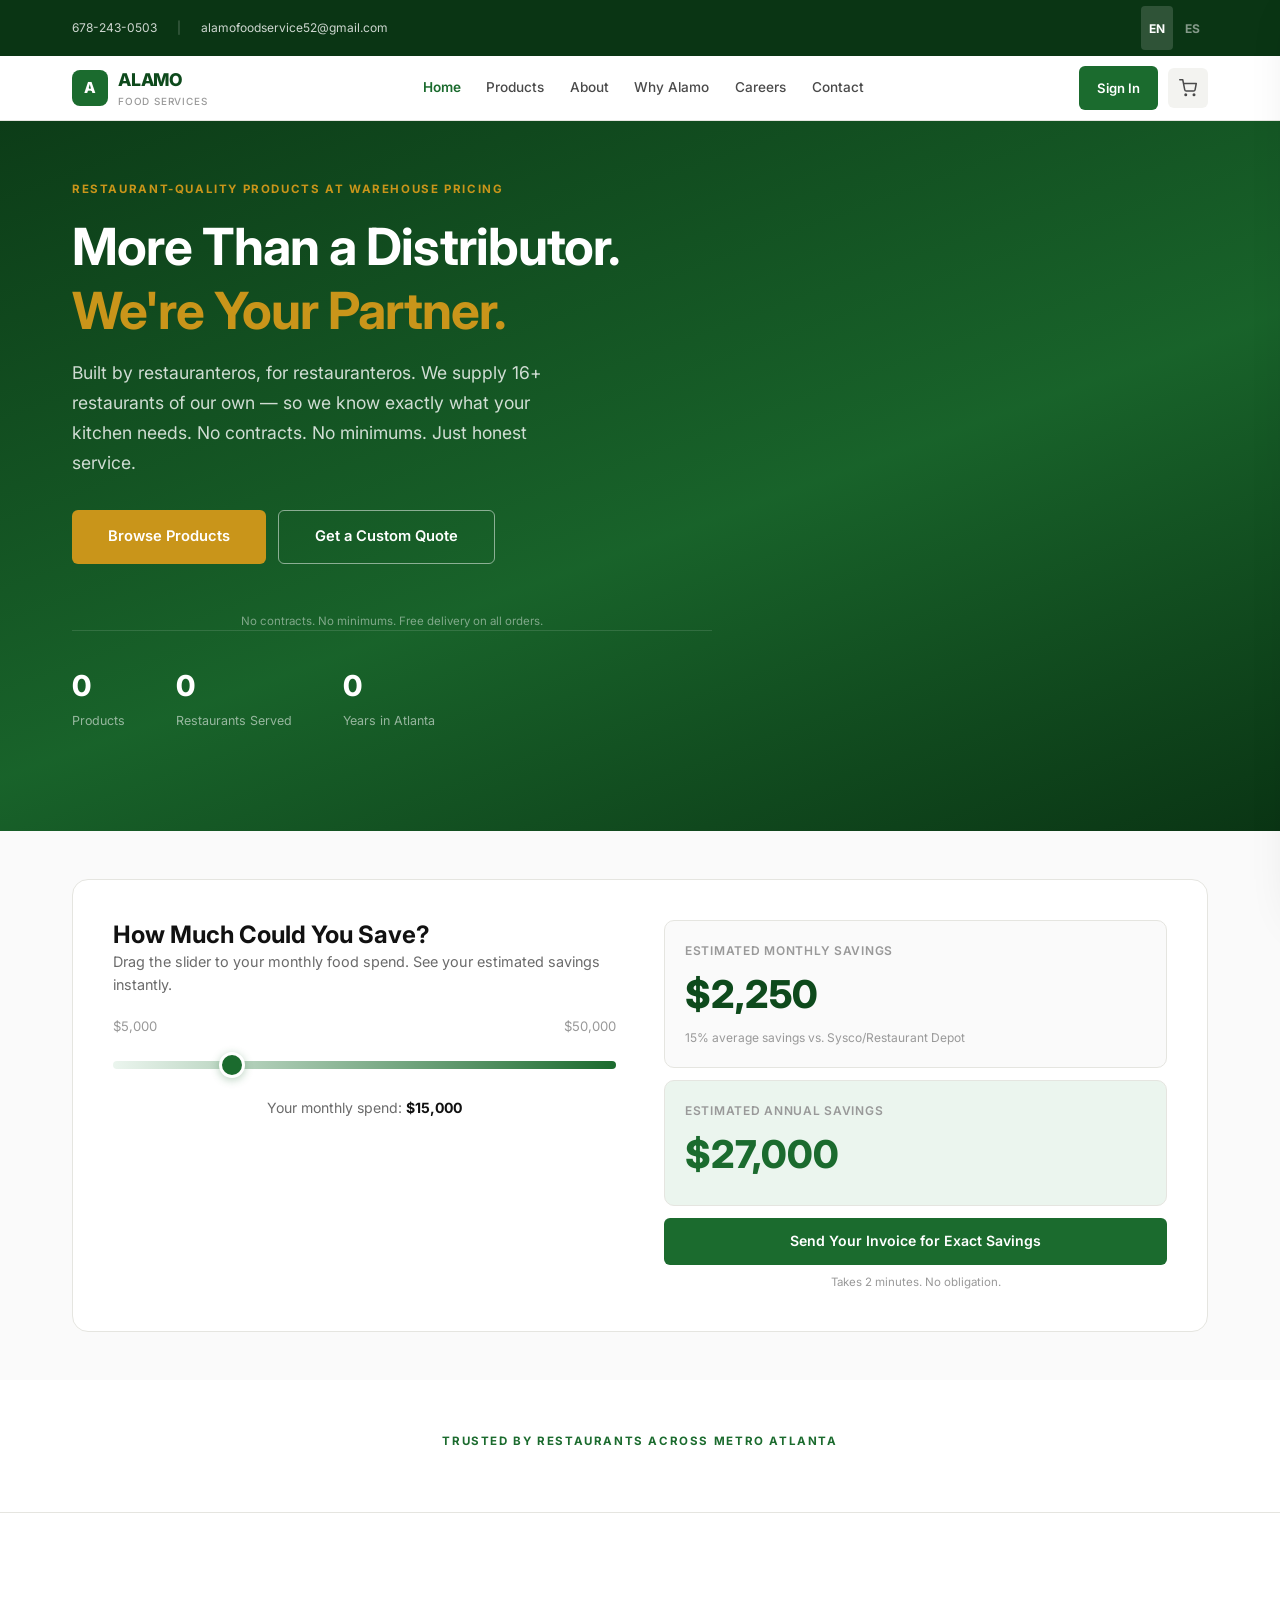
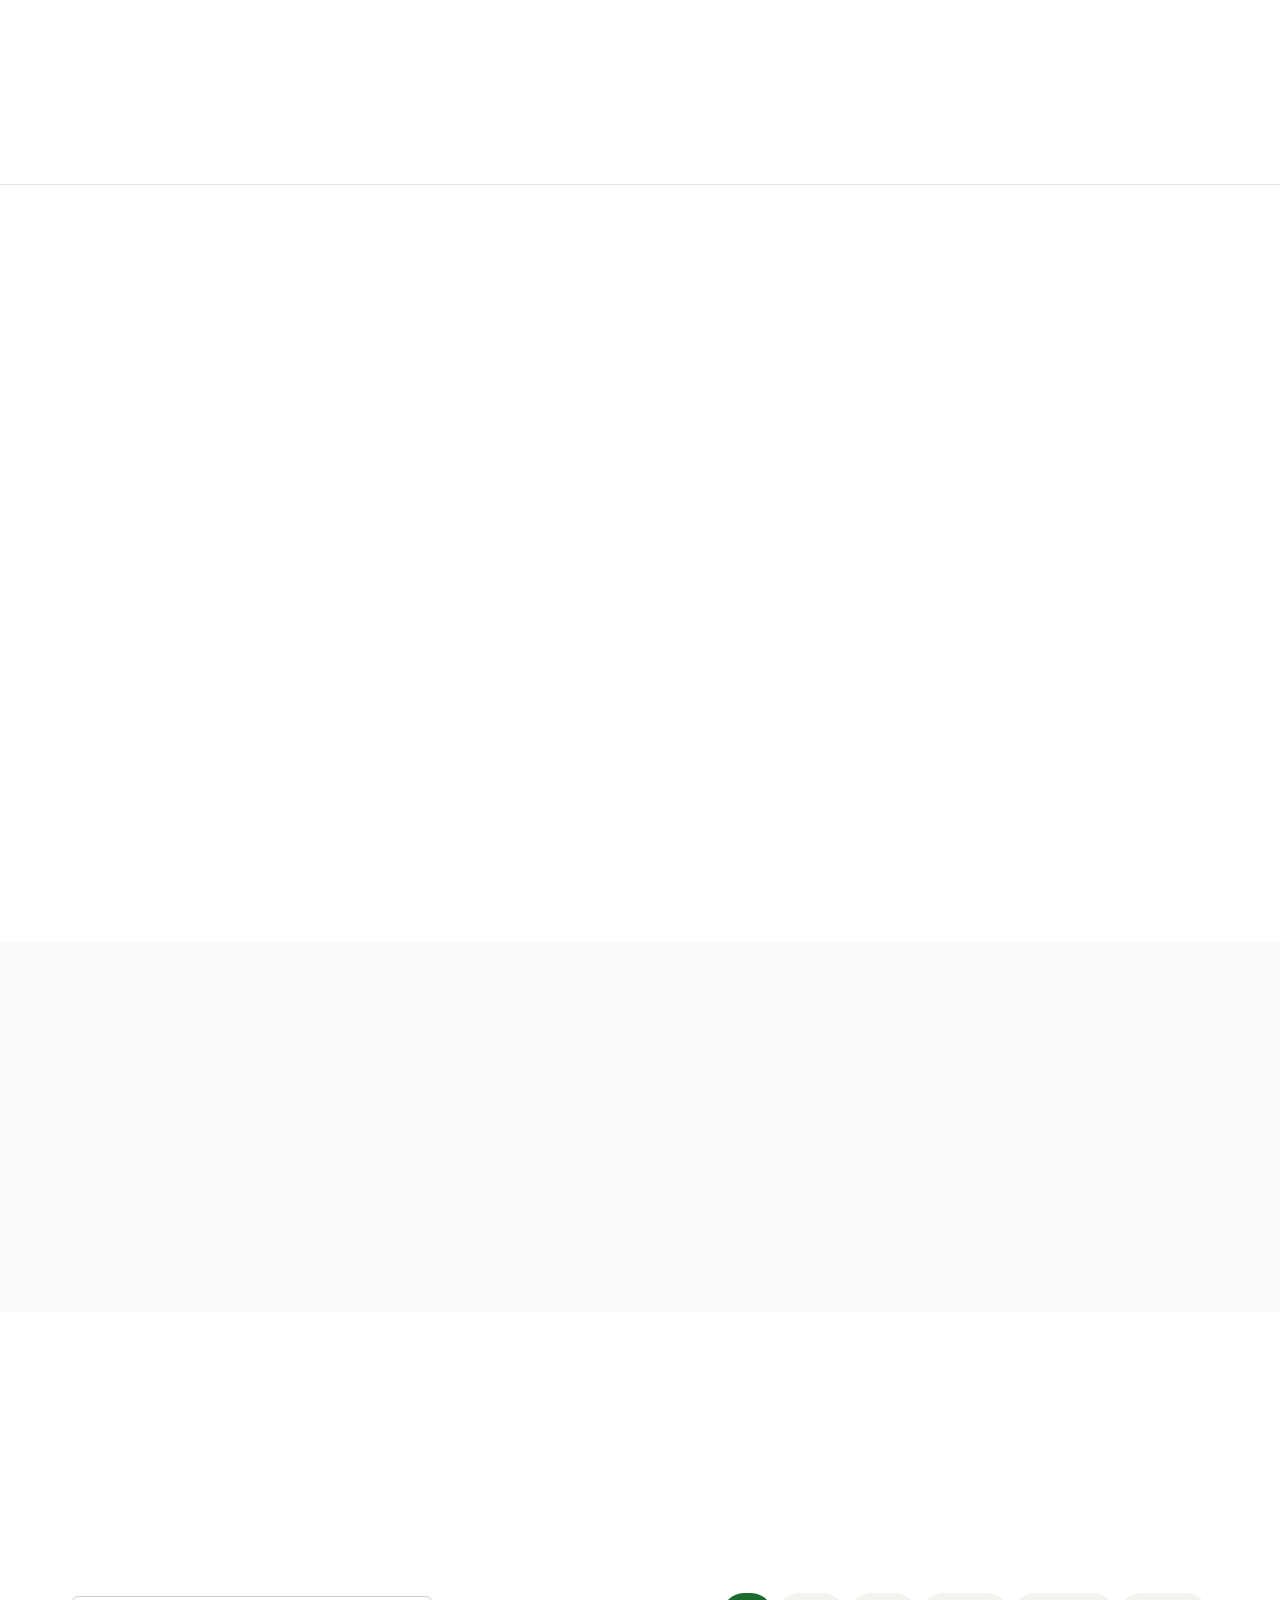
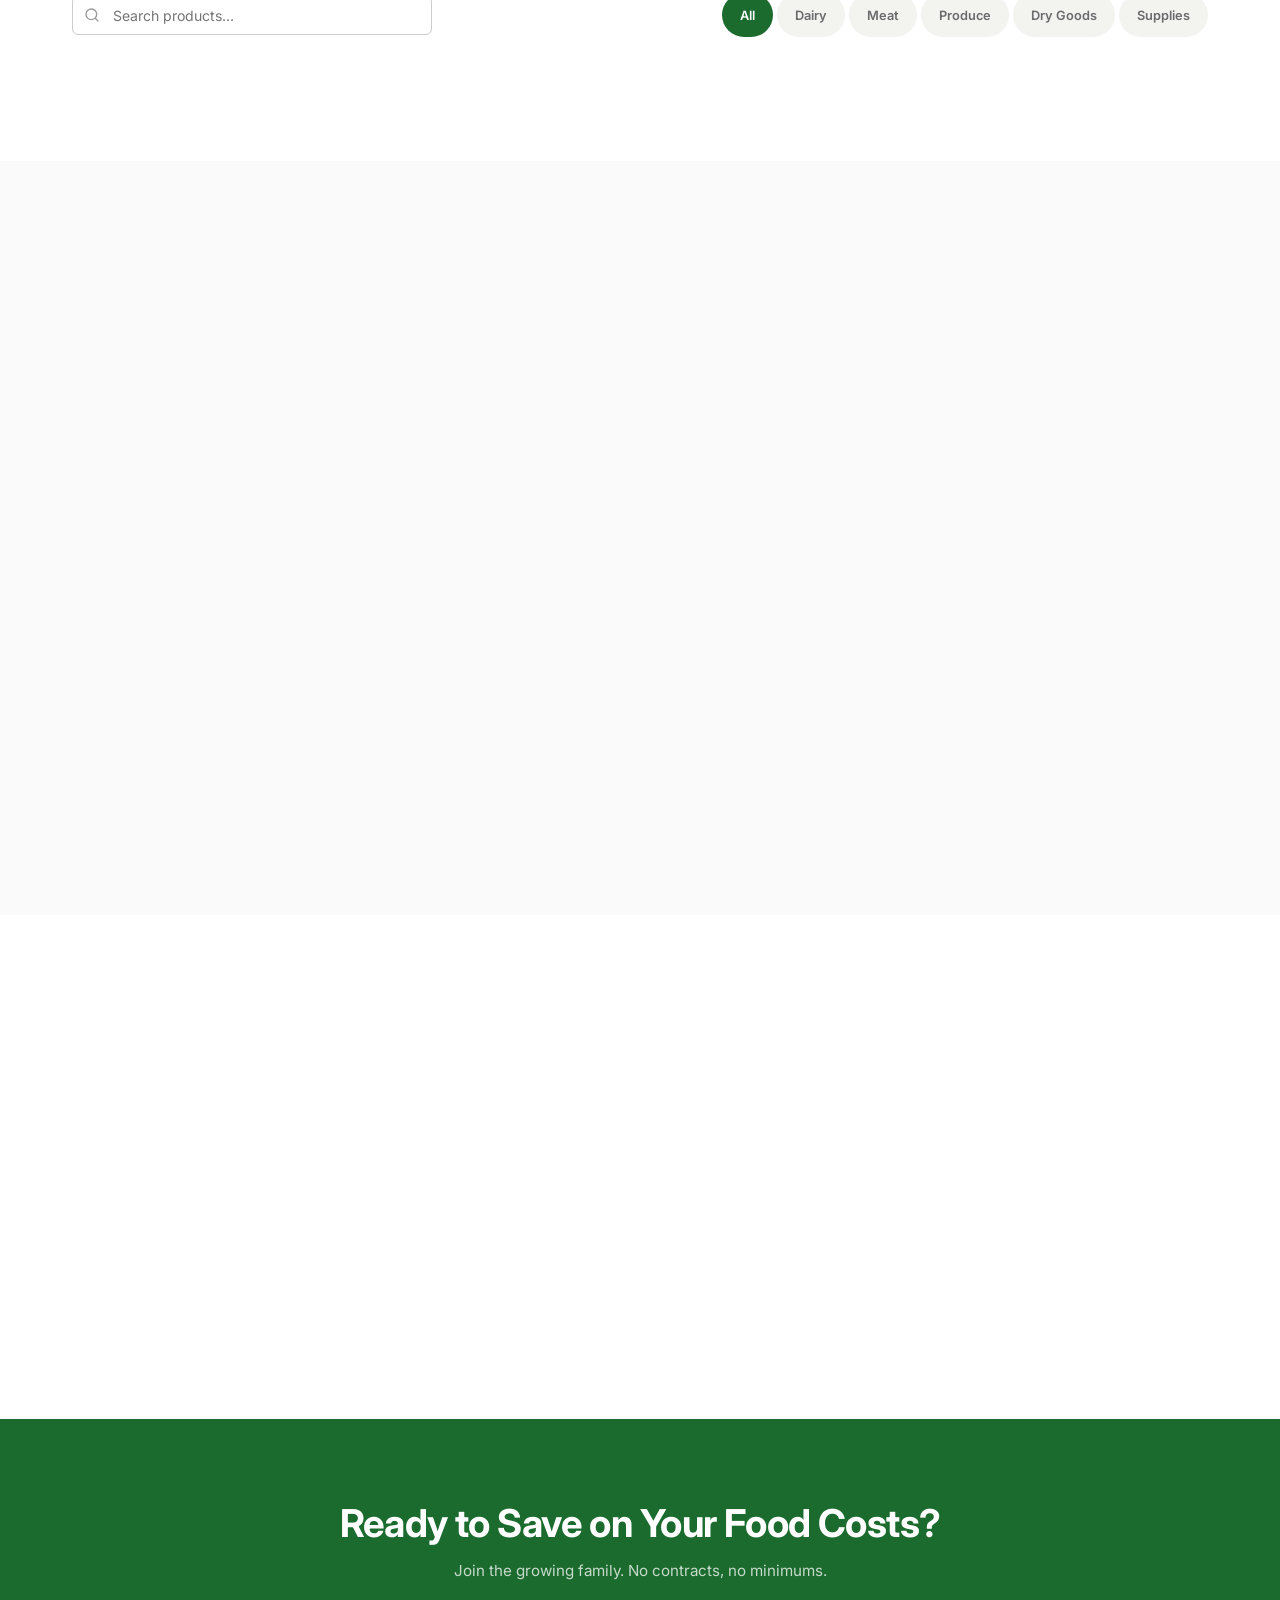
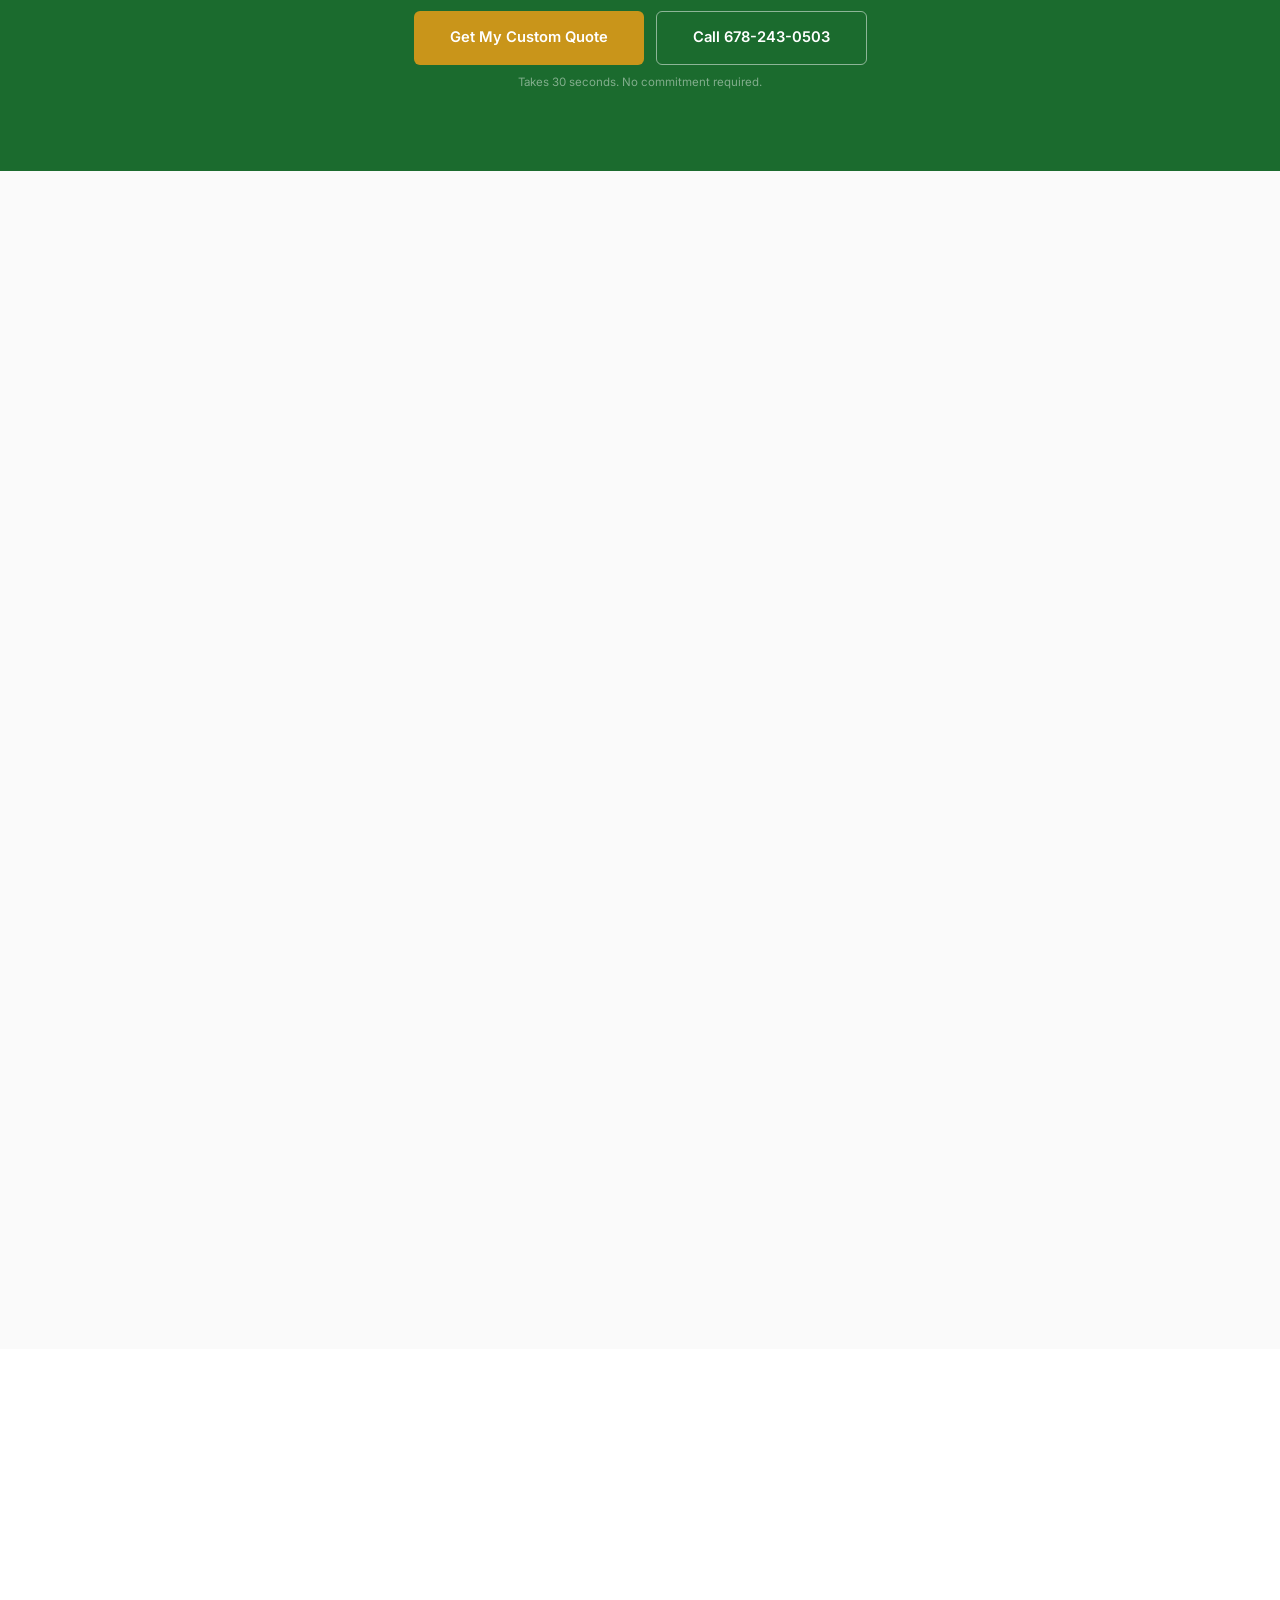
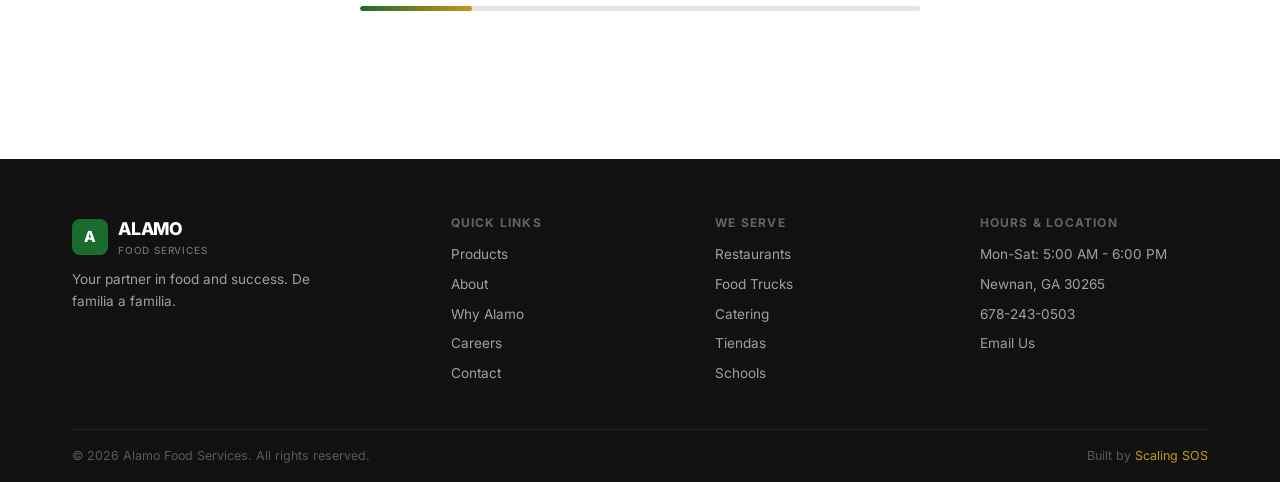
==== commit 0512f91c: "Fix mobile horizontal scroll, form whitespace, progress bar, and career form context - Fix horizonta" ====
--- a/index.html
+++ b/index.html
@@ -200,12 +200,12 @@
   <div class="container">
     <div class="careers-banner reveal"><div class="kicker kicker-gold" data-i18n="careers.kicker">Join Our Team</div><h2 data-i18n="careers.h2">Build Your Career at Alamo</h2><p data-i18n="careers.p">We're growing and looking for hard-working people.</p></div>
     <div class="careers-grid">
-      <div class="career-card reveal"><span class="career-tag tag-ft">Full-Time</span><h4>CDL Delivery Driver</h4><div class="c-loc">Newnan, GA</div><p class="c-desc">Deliver food products across metro Atlanta. Clean CDL Class B+ required.</p><div class="c-details"><span>$22-28/hr</span><span>Mon-Sat</span><span>Company truck</span></div><a href="#contact" class="btn btn-sm btn-primary" onclick="goTo('contact');return false">Apply</a></div>
-      <div class="career-card reveal"><span class="career-tag tag-ft">Full-Time</span><h4>Warehouse Associate</h4><div class="c-loc">Newnan, GA</div><p class="c-desc">Pick, pack, and stage orders. Must lift 50+ lbs.</p><div class="c-details"><span>$16-20/hr</span><span>5 AM-2 PM</span></div><a href="#contact" class="btn btn-sm btn-primary" onclick="goTo('contact');return false">Apply</a></div>
-      <div class="career-card reveal"><span class="career-tag tag-ft">Full-Time</span><h4>B2B Sales Rep</h4><div class="c-loc">Metro Atlanta</div><p class="c-desc">Build relationships with Hispanic restaurants. Bilingual required.</p><div class="c-details"><span>$45-65K + comm</span><span>Bilingual req.</span></div><a href="#contact" class="btn btn-sm btn-primary" onclick="goTo('contact');return false">Apply</a></div>
-      <div class="career-card reveal"><span class="career-tag tag-ft">Full-Time</span><h4>Dispatcher</h4><div class="c-loc">Newnan, GA</div><p class="c-desc">Plan routes, coordinate drivers, ensure on-time deliveries.</p><div class="c-details"><span>$40-50K</span><span>4 AM-1 PM</span></div><a href="#contact" class="btn btn-sm btn-primary" onclick="goTo('contact');return false">Apply</a></div>
-      <div class="career-card reveal"><span class="career-tag tag-pt">Part-Time</span><h4>Delivery Helper</h4><div class="c-loc">Newnan, GA</div><p class="c-desc">Ride along with drivers to load/unload at locations.</p><div class="c-details"><span>$14-17/hr</span><span>Flexible</span></div><a href="#contact" class="btn btn-sm btn-primary" onclick="goTo('contact');return false">Apply</a></div>
-      <div class="career-card reveal"><span class="career-tag tag-ft">Full-Time</span><h4>Warehouse Manager</h4><div class="c-loc">Newnan, GA</div><p class="c-desc">Oversee daily ops, inventory, and team. Distribution exp. required.</p><div class="c-details"><span>$55-70K</span><span>Leadership</span></div><a href="#contact" class="btn btn-sm btn-primary" onclick="goTo('contact');return false">Apply</a></div>
+      <div class="career-card reveal"><span class="career-tag tag-ft">Full-Time</span><h4>CDL Delivery Driver</h4><div class="c-loc">Newnan, GA</div><p class="c-desc">Deliver food products across metro Atlanta. Clean CDL Class B+ required.</p><div class="c-details"><span>$22-28/hr</span><span>Mon-Sat</span><span>Company truck</span></div><a href="#contact" class="btn btn-sm btn-primary" onclick="applyForJob('CDL Delivery Driver');return false">Apply</a></div>
+      <div class="career-card reveal"><span class="career-tag tag-ft">Full-Time</span><h4>Warehouse Associate</h4><div class="c-loc">Newnan, GA</div><p class="c-desc">Pick, pack, and stage orders. Must lift 50+ lbs.</p><div class="c-details"><span>$16-20/hr</span><span>5 AM-2 PM</span></div><a href="#contact" class="btn btn-sm btn-primary" onclick="applyForJob('Warehouse Associate');return false">Apply</a></div>
+      <div class="career-card reveal"><span class="career-tag tag-ft">Full-Time</span><h4>B2B Sales Rep</h4><div class="c-loc">Metro Atlanta</div><p class="c-desc">Build relationships with Hispanic restaurants. Bilingual required.</p><div class="c-details"><span>$45-65K + comm</span><span>Bilingual req.</span></div><a href="#contact" class="btn btn-sm btn-primary" onclick="applyForJob('B2B Sales Rep');return false">Apply</a></div>
+      <div class="career-card reveal"><span class="career-tag tag-ft">Full-Time</span><h4>Dispatcher</h4><div class="c-loc">Newnan, GA</div><p class="c-desc">Plan routes, coordinate drivers, ensure on-time deliveries.</p><div class="c-details"><span>$40-50K</span><span>4 AM-1 PM</span></div><a href="#contact" class="btn btn-sm btn-primary" onclick="applyForJob('Dispatcher');return false">Apply</a></div>
+      <div class="career-card reveal"><span class="career-tag tag-pt">Part-Time</span><h4>Delivery Helper</h4><div class="c-loc">Newnan, GA</div><p class="c-desc">Ride along with drivers to load/unload at locations.</p><div class="c-details"><span>$14-17/hr</span><span>Flexible</span></div><a href="#contact" class="btn btn-sm btn-primary" onclick="applyForJob('Delivery Helper');return false">Apply</a></div>
+      <div class="career-card reveal"><span class="career-tag tag-ft">Full-Time</span><h4>Warehouse Manager</h4><div class="c-loc">Newnan, GA</div><p class="c-desc">Oversee daily ops, inventory, and team. Distribution exp. required.</p><div class="c-details"><span>$55-70K</span><span>Leadership</span></div><a href="#contact" class="btn btn-sm btn-primary" onclick="applyForJob('Warehouse Manager');return false">Apply</a></div>
     </div>
     <div class="career-perks reveal"><h4 data-i18n="perks.h">Why Work at Alamo</h4><div class="perks-grid"><div class="perk-item"><span class="perk-dot"></span>Competitive weekly pay</div><div class="perk-item"><span class="perk-dot"></span>Free meals from our restaurants</div><div class="perk-item"><span class="perk-dot"></span>Promote from within</div><div class="perk-item"><span class="perk-dot"></span>Family-first culture</div><div class="perk-item"><span class="perk-dot"></span>Bilingual workplace</div><div class="perk-item"><span class="perk-dot"></span>Health benefits (full-time)</div><div class="perk-item"><span class="perk-dot"></span>Referral bonuses</div><div class="perk-item"><span class="perk-dot"></span>Company vehicles for drivers</div></div></div>
   </div>
--- a/assets/style.css
+++ b/assets/style.css
@@ -19,7 +19,7 @@
   --ease: 0.25s cubic-bezier(0.4, 0, 0.2, 1);
 }
 *, *::before, *::after { margin: 0; padding: 0; box-sizing: border-box; }
-html { scroll-behavior: smooth; -webkit-text-size-adjust: 100%; }
+html { scroll-behavior: smooth; -webkit-text-size-adjust: 100%; overflow-x: hidden; }
 body { font-family: 'Inter', system-ui, sans-serif; color: var(--ink); line-height: 1.6; background: var(--white); overflow-x: hidden; font-size: 15px; -webkit-font-smoothing: antialiased; }
 img { max-width: 100%; height: auto; display: block; }
 svg { fill: none; stroke-linecap: round; stroke-linejoin: round; }
@@ -124,11 +124,16 @@
    6. LOGO TICKER
    ============================================ */
 .logo-ticker { padding: clamp(28px, 4vw, 48px) 0; border-bottom: 1px solid var(--gray-200); overflow: hidden; -webkit-mask-image: linear-gradient(90deg, transparent, #000 12%, #000 88%, transparent); mask-image: linear-gradient(90deg, transparent, #000 12%, #000 88%, transparent); }
-.ticker-track { display: flex; gap: 48px; width: max-content; animation: tickerScroll 30s linear infinite; }
+/* ticker-section/ticker-wrap are the actual HTML classes */
+.ticker-section { padding: clamp(28px, 4vw, 48px) 0; border-bottom: 1px solid var(--gray-200); overflow: hidden; }
+.ticker-wrap { overflow: hidden; -webkit-mask-image: linear-gradient(90deg, transparent, #000 12%, #000 88%, transparent); mask-image: linear-gradient(90deg, transparent, #000 12%, #000 88%, transparent); }
+.ticker-track { display: flex; gap: 48px; width: max-content; animation: tickerScroll 30s linear infinite; white-space: nowrap; }
 .ticker-track:hover { animation-play-state: paused; }
 @keyframes tickerScroll { 0% { transform: translateX(0); } 100% { transform: translateX(-50%); } }
 .ticker-track img { height: 28px; opacity: 0.45; filter: grayscale(1); transition: opacity 0.3s, filter 0.3s; }
 .ticker-track img:hover { opacity: 0.85; filter: grayscale(0); }
+.ticker-item { display: inline-flex; align-items: center; gap: 8px; font-size: 0.85rem; font-weight: 600; color: var(--gray-400); white-space: nowrap; }
+.ticker-dot { width: 5px; height: 5px; background: var(--green); border-radius: 50%; display: inline-block; flex-shrink: 0; }
 
 /* ============================================
    7. SAVINGS CALCULATOR
@@ -138,14 +143,16 @@
 .savings-inner .savings-text { font-size: 0.95rem; font-weight: 600; color: var(--ink); }
 .savings-inner .savings-text span { color: var(--green); }
 .savings-inner .savings-actions { display: flex; gap: 10px; flex-wrap: wrap; }
-.calc-card { background: var(--white); border: 1px solid var(--gray-200); border-radius: var(--radius-lg); padding: clamp(24px, 4vw, 40px); }
-.calc-slider { width: 100%; -webkit-appearance: none; appearance: none; height: 6px; border-radius: 3px; background: var(--gray-200); outline: none; margin: 16px 0; }
-.calc-slider::-webkit-slider-thumb { -webkit-appearance: none; width: 22px; height: 22px; border-radius: 50%; background: var(--green); cursor: pointer; box-shadow: var(--shadow-sm); }
-.calc-slider::-moz-range-thumb { width: 22px; height: 22px; border-radius: 50%; background: var(--green); cursor: pointer; border: none; }
-.calc-output { display: flex; gap: 20px; margin-top: 20px; flex-wrap: wrap; }
-.calc-output .co-item { flex: 1; min-width: 140px; background: var(--green-light); border-radius: var(--radius-md); padding: 16px; text-align: center; }
-.calc-output .co-value { font-size: 1.6rem; font-weight: 800; color: var(--green-dark); }
-.calc-output .co-label { font-size: 0.75rem; color: var(--gray-500); margin-top: 2px; }
+.calc-card { background: var(--white); border: 1px solid var(--gray-200); border-radius: var(--radius-lg); padding: clamp(24px, 4vw, 40px); display: grid; grid-template-columns: 1fr 1fr; gap: clamp(24px, 4vw, 48px); align-items: start; }
+.calc-left { }
+.calc-right { }
+.calc-slider { width: 100%; -webkit-appearance: none; appearance: none; height: 8px; border-radius: 4px; background: linear-gradient(to right, var(--green-light), var(--green)); outline: none; margin: 16px 0; }
+.calc-slider::-webkit-slider-thumb { -webkit-appearance: none; width: 26px; height: 26px; border-radius: 50%; background: var(--green); cursor: pointer; box-shadow: 0 2px 8px rgba(27,107,46,0.3); border: 3px solid var(--white); }
+.calc-slider::-moz-range-thumb { width: 26px; height: 26px; border-radius: 50%; background: var(--green); cursor: pointer; border: 3px solid var(--white); }
+.calc-output { background: var(--gray-50); border: 1px solid var(--gray-200); border-radius: var(--radius-md); padding: 20px; margin-bottom: 12px; }
+.calc-output-label { font-size: 0.75rem; font-weight: 600; text-transform: uppercase; letter-spacing: 0.06em; color: var(--gray-400); margin-bottom: 4px; }
+.calc-output-value { font-size: clamp(1.8rem, 3vw, 2.4rem); font-weight: 800; color: var(--green-dark); }
+.calc-output-sub { font-size: 0.75rem; color: var(--gray-400); margin-top: 2px; }
 
 /* ============================================
    8. VALUE STRIP
@@ -177,6 +184,8 @@
    10. TESTIMONIALS (bidirectional scroll)
    ============================================ */
 .testimonials-wrap { overflow: hidden; -webkit-mask-image: linear-gradient(90deg, transparent, #000 8%, #000 92%, transparent); mask-image: linear-gradient(90deg, transparent, #000 8%, #000 92%, transparent); }
+/* t-scroll-wrap is the actual HTML class */
+.t-scroll-wrap { overflow: hidden; -webkit-mask-image: linear-gradient(90deg, transparent, #000 8%, #000 92%, transparent); mask-image: linear-gradient(90deg, transparent, #000 8%, #000 92%, transparent); }
 .t-row { display: flex; gap: 20px; width: max-content; padding: 8px 0; }
 .t-row:hover { animation-play-state: paused; }
 .t-row--left { animation: scrollLeft 40s linear infinite; }
@@ -223,6 +232,7 @@
 .product-card .p-locked { font-size: 0.78rem; color: var(--gray-400); font-weight: 500; }
 .product-card .p-add { width: 34px; height: 34px; background: var(--green); color: var(--white); border-radius: var(--radius-sm); display: flex; align-items: center; justify-content: center; transition: var(--ease); font-size: 1.1rem; font-weight: 700; }
 .product-card .p-add:hover { background: var(--green-dark); }
+.p-img-icon { font-size: 2.5rem; font-weight: 900; opacity: 0.25; font-family: 'Inter', system-ui, sans-serif; letter-spacing: -0.05em; user-select: none; }
 .products-empty { text-align: center; padding: 60px 20px; color: var(--gray-400); }
 /* Product detail modal */
 .product-modal { position: fixed; inset: 0; z-index: 500; display: none; align-items: center; justify-content: center; padding: 24px; }
@@ -250,9 +260,9 @@
 .marketplace-card { background: var(--green-deep); border-radius: var(--radius-lg); padding: clamp(32px, 5vw, 56px); color: var(--white); display: grid; grid-template-columns: 1.15fr 0.85fr; gap: 40px; align-items: center; }
 .marketplace-card h2 { color: var(--white); margin-bottom: 12px; }
 .marketplace-card p { color: rgba(255,255,255,0.75); margin-bottom: 24px; font-size: 0.92rem; }
-.marketplace-checks { display: grid; grid-template-columns: 1fr 1fr; gap: 12px; }
-.marketplace-checks .check-item { display: flex; align-items: center; gap: 8px; font-size: 0.85rem; font-weight: 500; }
-.marketplace-checks .check-icon { width: 22px; height: 22px; background: var(--gold); border-radius: 50%; display: flex; align-items: center; justify-content: center; font-size: 0.65rem; color: var(--white); flex-shrink: 0; }
+.mp-checks { display: grid; grid-template-columns: 1fr 1fr; gap: 10px 24px; }
+.mp-check { display: flex; align-items: center; gap: 10px; font-size: 0.88rem; font-weight: 500; white-space: nowrap; }
+.mp-dot { width: 24px; height: 24px; min-width: 24px; background: var(--gold); border-radius: 50%; display: inline-flex; align-items: center; justify-content: center; font-size: 0.7rem; color: var(--white); flex-shrink: 0; line-height: 1; }
 .marketplace-visual { background: rgba(255,255,255,0.06); border-radius: var(--radius-md); aspect-ratio: 4/3; display: flex; align-items: center; justify-content: center; border: 1px solid rgba(255,255,255,0.08); }
 
 /* ============================================
@@ -288,14 +298,7 @@
 /* ============================================
    16. MULTI-STEP CONTACT FORM
    ============================================ */
-.msf-progress { position: fixed; top: 0; left: 0; right: 0; height: 3px; background: var(--gray-200); z-index: 110; }
-.msf-progress .msf-bar { height: 100%; background: linear-gradient(90deg, var(--green), var(--gold)); border-radius: 0 2px 2px 0; transition: width 0.4s ease; }
-.msf-wrap { min-height: 60vh; display: flex; align-items: center; justify-content: center; }
-.msf-step { display: none; max-width: 480px; width: 100%; margin: 0 auto; opacity: 0; transform: translateY(16px); }
-.msf-step.active { display: block; animation: msf-in 0.32s ease forwards; }
-@keyframes msf-in { to { opacity: 1; transform: translateY(0); } }
-.msf-step h3 { margin-bottom: 8px; }
-.msf-step p { color: var(--gray-500); font-size: 0.88rem; margin-bottom: 24px; }
+/* MSF progress/wrap/step consolidated in section 16b below */
 .contact-grid { display: grid; grid-template-columns: 1fr 1fr; gap: clamp(32px, 5vw, 60px); }
 .contact-info h3 { margin-bottom: 20px; }
 .contact-item { display: flex; gap: 14px; margin-bottom: 16px; }
@@ -312,6 +315,28 @@
 .form-group { margin-bottom: 16px; }
 .form-group label { display: block; font-size: 0.82rem; font-weight: 600; margin-bottom: 5px; color: var(--gray-600); }
 .form-group input, .form-group select, .form-group textarea { width: 100%; padding: 10px 14px; border: 1px solid var(--gray-300); border-radius: var(--radius-sm); font-size: 0.88rem; transition: border-color 0.2s; background: var(--white); min-height: 44px; }
+.form-group input:focus, .form-group select:focus, .form-group textarea:focus { outline: none; border-color: var(--green); box-shadow: 0 0 0 3px rgba(27,107,46,0.06); }
+.form-row { display: grid; grid-template-columns: 1fr 1fr; gap: 14px; }
+
+/* ============================================
+   16b. MULTI-STEP FORM
+   ============================================ */
+.msf-wrap { max-width: 560px; margin: 0 auto; padding: 0 0 16px; }
+.msf-progress { position: relative; height: 5px; background: var(--gray-200); border-radius: 3px; margin-bottom: 32px; overflow: hidden; }
+.msf-bar { height: 100%; background: linear-gradient(to right, var(--green), var(--gold)); border-radius: 3px; transition: width 0.4s ease; }
+.msf-step { display: flex; flex-direction: column; animation: fadeUp 0.32s ease forwards; opacity: 1; }
+@keyframes fadeUp { from { opacity: 0; transform: translateY(10px); } to { opacity: 1; transform: translateY(0); } }
+.msf-step h3 { font-size: 1.3rem; margin-bottom: 20px; text-align: center; }
+.msf-cards { display: grid; grid-template-columns: repeat(2, 1fr); gap: 10px; }
+.msf-card { padding: 16px; border: 1px solid var(--gray-200); border-radius: var(--radius-md); font-size: 0.88rem; font-weight: 500; text-align: center; transition: var(--ease); cursor: pointer; min-height: 44px; display: flex; align-items: center; justify-content: center; }
+.msf-card:hover { border-color: var(--green); background: var(--green-light); color: var(--green); }
+.msf-checks { display: grid; grid-template-columns: 1fr; gap: 8px; }
+.msf-check { display: flex; align-items: center; gap: 10px; padding: 12px 16px; border: 1px solid var(--gray-200); border-radius: var(--radius-sm); cursor: pointer; transition: var(--ease); font-size: 0.88rem; }
+.msf-check:hover { border-color: var(--green); background: var(--green-light); }
+.msf-check input { width: 18px; height: 18px; accent-color: var(--green); }
+.form-group { margin-bottom: 16px; }
+.form-group label { display: block; font-size: 0.82rem; font-weight: 600; margin-bottom: 5px; color: var(--gray-600); }
+.form-group input, .form-group select, .form-group textarea { width: 100%; padding: 12px 14px; border: 1px solid var(--gray-300); border-radius: var(--radius-sm); font-size: 0.92rem; transition: border-color 0.2s; background: var(--white); min-height: 44px; }
 .form-group input:focus, .form-group select:focus, .form-group textarea:focus { outline: none; border-color: var(--green); box-shadow: 0 0 0 3px rgba(27,107,46,0.06); }
 .form-row { display: grid; grid-template-columns: 1fr 1fr; gap: 14px; }
 
@@ -406,15 +431,18 @@
 /* ============================================
    21. OWNER DASHBOARD (sidebar)
    ============================================ */
-.owner-layout { display: flex; min-height: 100vh; }
+.page-dash--owner { display: none; }
+.page-dash--owner.active { display: flex; min-height: 100vh; }
 .owner-sidebar { position: fixed; top: 0; left: 0; width: var(--sidebar-w); height: 100vh; background: var(--sidebar-bg); color: rgba(255,255,255,0.7); padding: 20px 0; overflow-y: auto; z-index: 50; display: flex; flex-direction: column; }
-.owner-sidebar .sb-logo { padding: 0 20px 20px; border-bottom: 1px solid rgba(255,255,255,0.08); margin-bottom: 12px; font-weight: 800; font-size: 0.95rem; color: var(--white); }
-.owner-sidebar nav a { display: flex; align-items: center; gap: 10px; padding: 10px 20px; font-size: 0.85rem; font-weight: 500; color: rgba(255,255,255,0.5); transition: var(--ease); min-height: 44px; }
-.owner-sidebar nav a:hover { color: var(--white); background: rgba(255,255,255,0.05); }
-.owner-sidebar nav a.active { color: var(--white); background: rgba(255,255,255,0.1); border-left: 3px solid var(--green); }
-.owner-sidebar nav a svg { width: 18px; height: 18px; stroke: currentColor; flex-shrink: 0; }
-.owner-main { margin-left: var(--sidebar-w); flex: 1; background: var(--gray-50); min-height: 100vh; }
-.owner-topbar { background: var(--white); border-bottom: 1px solid var(--gray-200); padding: 0 clamp(16px, 3vw, 32px); height: 56px; display: flex; align-items: center; justify-content: space-between; }
+.os-brand { display: flex; align-items: center; gap: 10px; padding: 0 20px 20px; border-bottom: 1px solid rgba(255,255,255,0.08); margin-bottom: 8px; }
+.os-nav { flex: 1; }
+.os-link { display: block; padding: 12px 20px; font-size: 0.85rem; font-weight: 500; color: rgba(255,255,255,0.5); transition: var(--ease); cursor: pointer; min-height: 44px; }
+.os-link:hover { color: var(--white); background: rgba(255,255,255,0.05); }
+.os-link.active { color: var(--white); background: rgba(255,255,255,0.1); border-left: 3px solid var(--green); }
+.os-footer { padding: 16px 20px; border-top: 1px solid rgba(255,255,255,0.08); margin-top: auto; }
+.owner-main { margin-left: var(--sidebar-w); flex: 1; background: var(--gray-50); min-height: 100vh; overflow-x: hidden; }
+.owner-topbar { background: var(--white); border-bottom: 1px solid var(--gray-200); padding: 0 clamp(20px, 3vw, 32px); height: 56px; display: flex; align-items: center; justify-content: space-between; }
+.owner-body { padding: clamp(20px, 3vw, 32px); }
 .owner-kpi { display: grid; grid-template-columns: repeat(3, 1fr); gap: 16px; margin-bottom: 16px; }
 .kpi-card { background: var(--white); border: 1px solid var(--gray-200); border-radius: var(--radius-md); padding: 20px; }
 .kpi-card .kpi-label { font-size: 0.75rem; color: var(--gray-500); text-transform: uppercase; letter-spacing: 0.06em; font-weight: 600; }
@@ -470,11 +498,14 @@
   .owner-sidebar { transform: translateX(-100%); transition: transform 0.3s ease; z-index: 450; }
   .owner-sidebar.open { transform: translateX(0); }
   .owner-main { margin-left: 0; }
+  #owner-hamburger { display: flex !important; }
+  .calc-card { grid-template-columns: 1fr; }
   .product-modal .pm-content { grid-template-columns: 1fr; }
   .product-modal .pm-image { min-height: 200px; border-radius: var(--radius-lg) var(--radius-lg) 0 0; }
 }
 @media (max-width: 768px) {
-  .header-top .container { flex-direction: column; gap: 2px; }
+  .header-top .container { flex-direction: column; gap: 0; padding: 4px clamp(16px,4vw,32px); }
+  .header-top .container > div:first-child { font-size: 0.72rem; }
   .services-grid { grid-template-columns: 1fr; }
   .products-grid { grid-template-columns: repeat(auto-fill, minmax(min(220px, 100%), 1fr)); }
   .catalog-toolbar { flex-direction: column; align-items: stretch; }
@@ -505,4 +536,6 @@
   .login-card { padding: 28px 20px; }
   .reorder-grid { grid-template-columns: 1fr; }
   .t-card { width: 280px; }
+  .msf-cards { grid-template-columns: 1fr; }
+  .mp-checks { grid-template-columns: 1fr; }
 }
